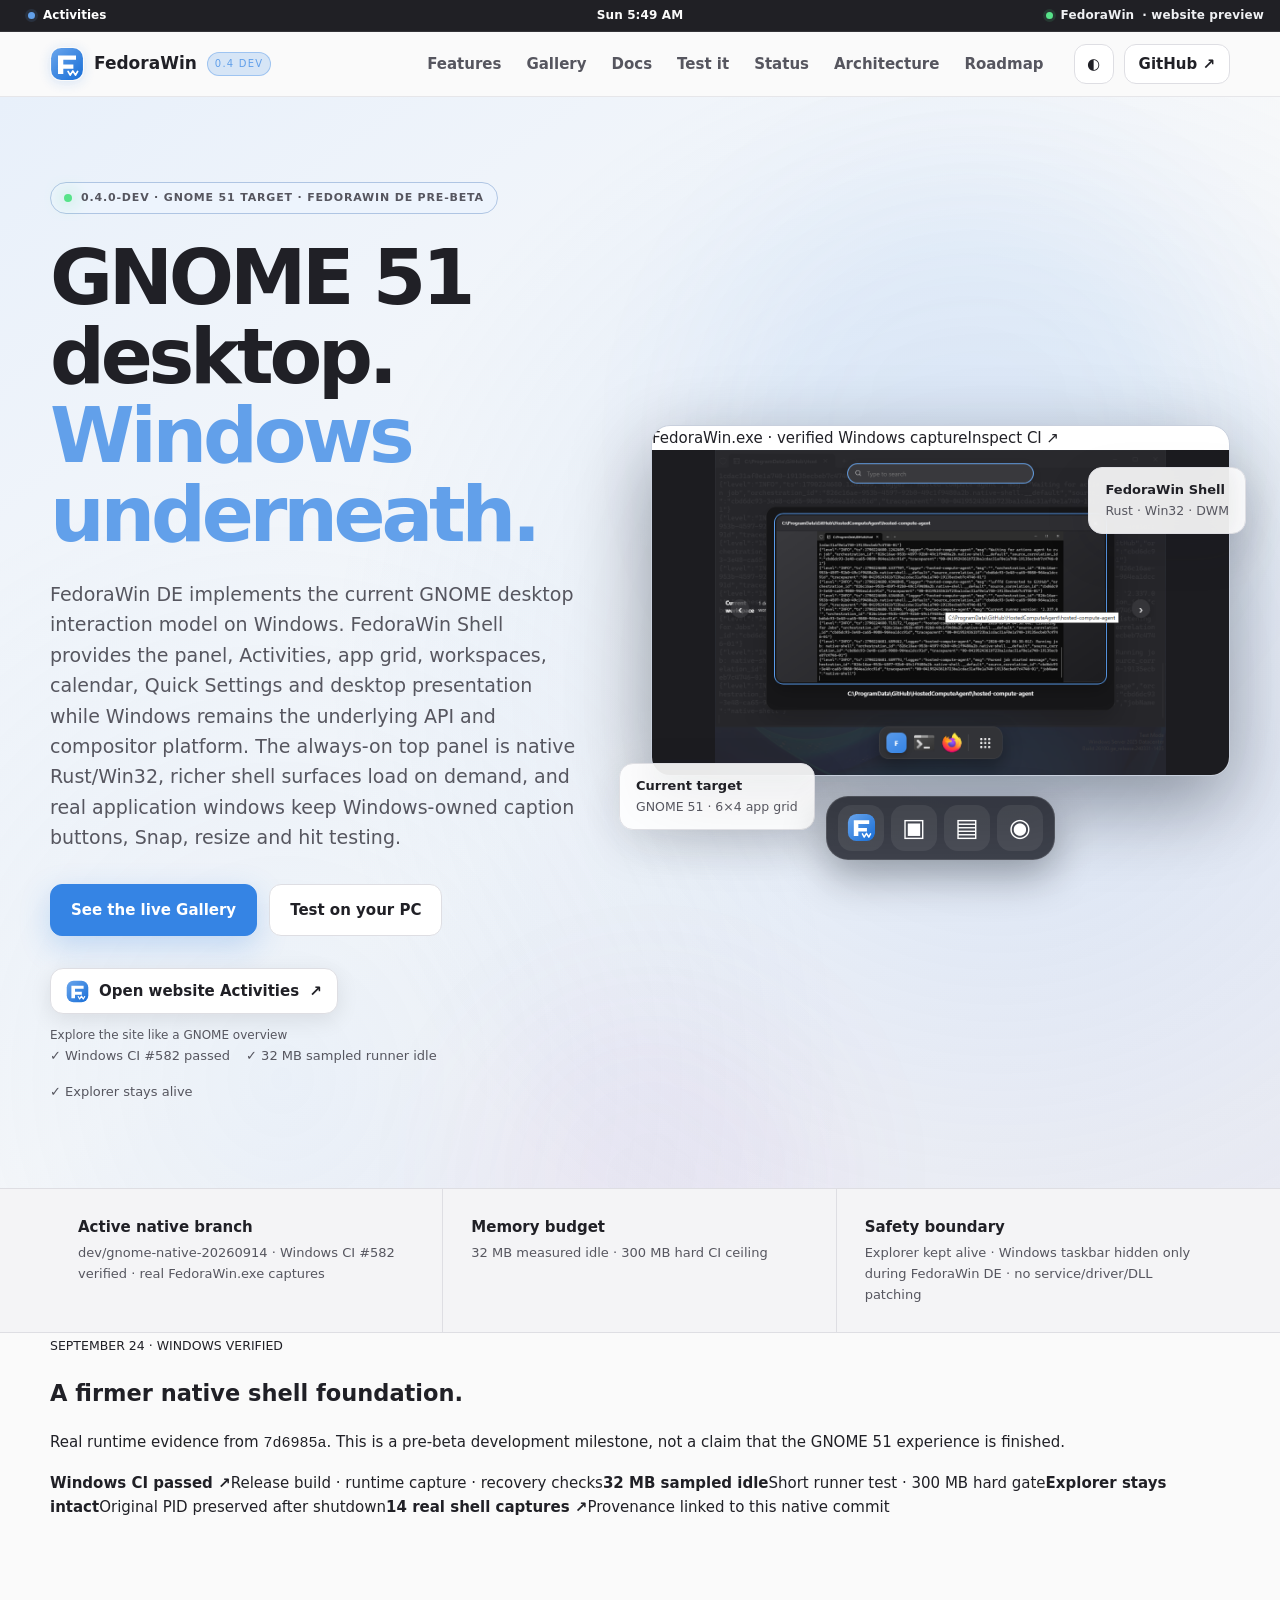
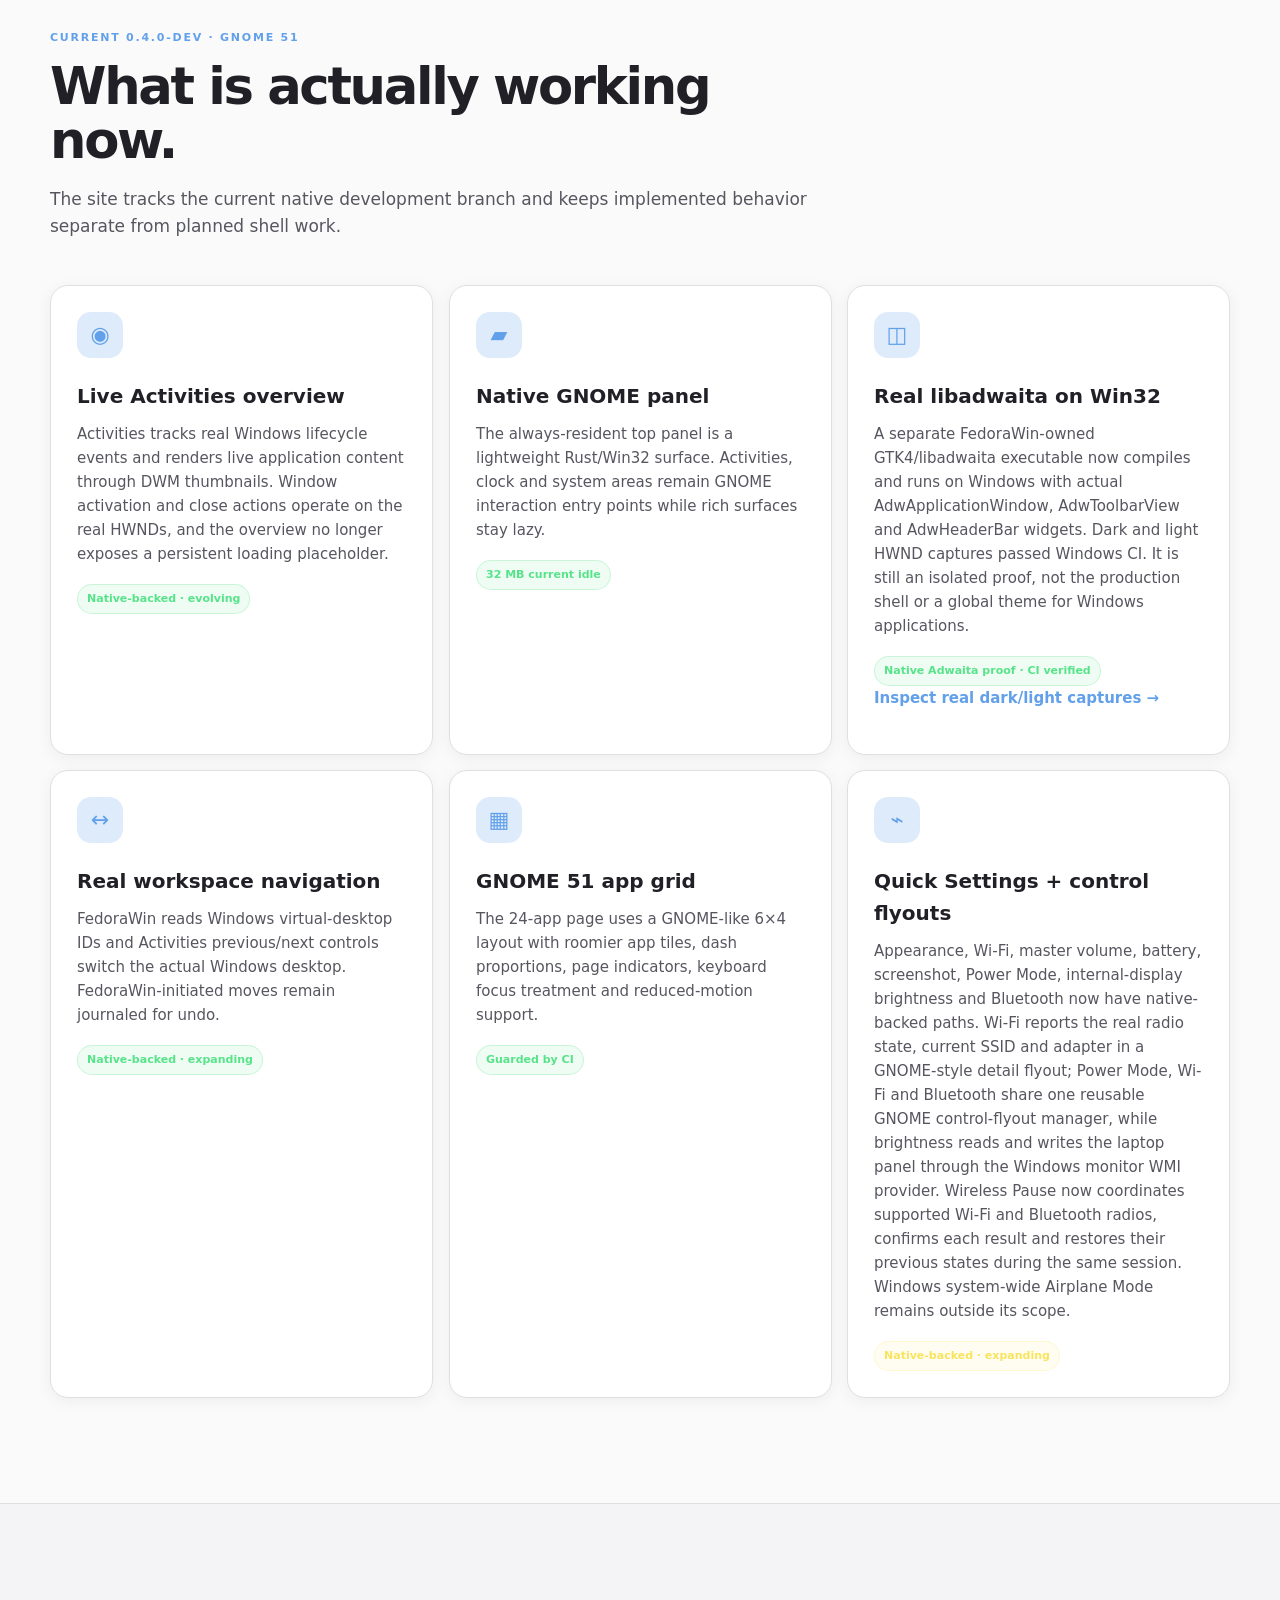
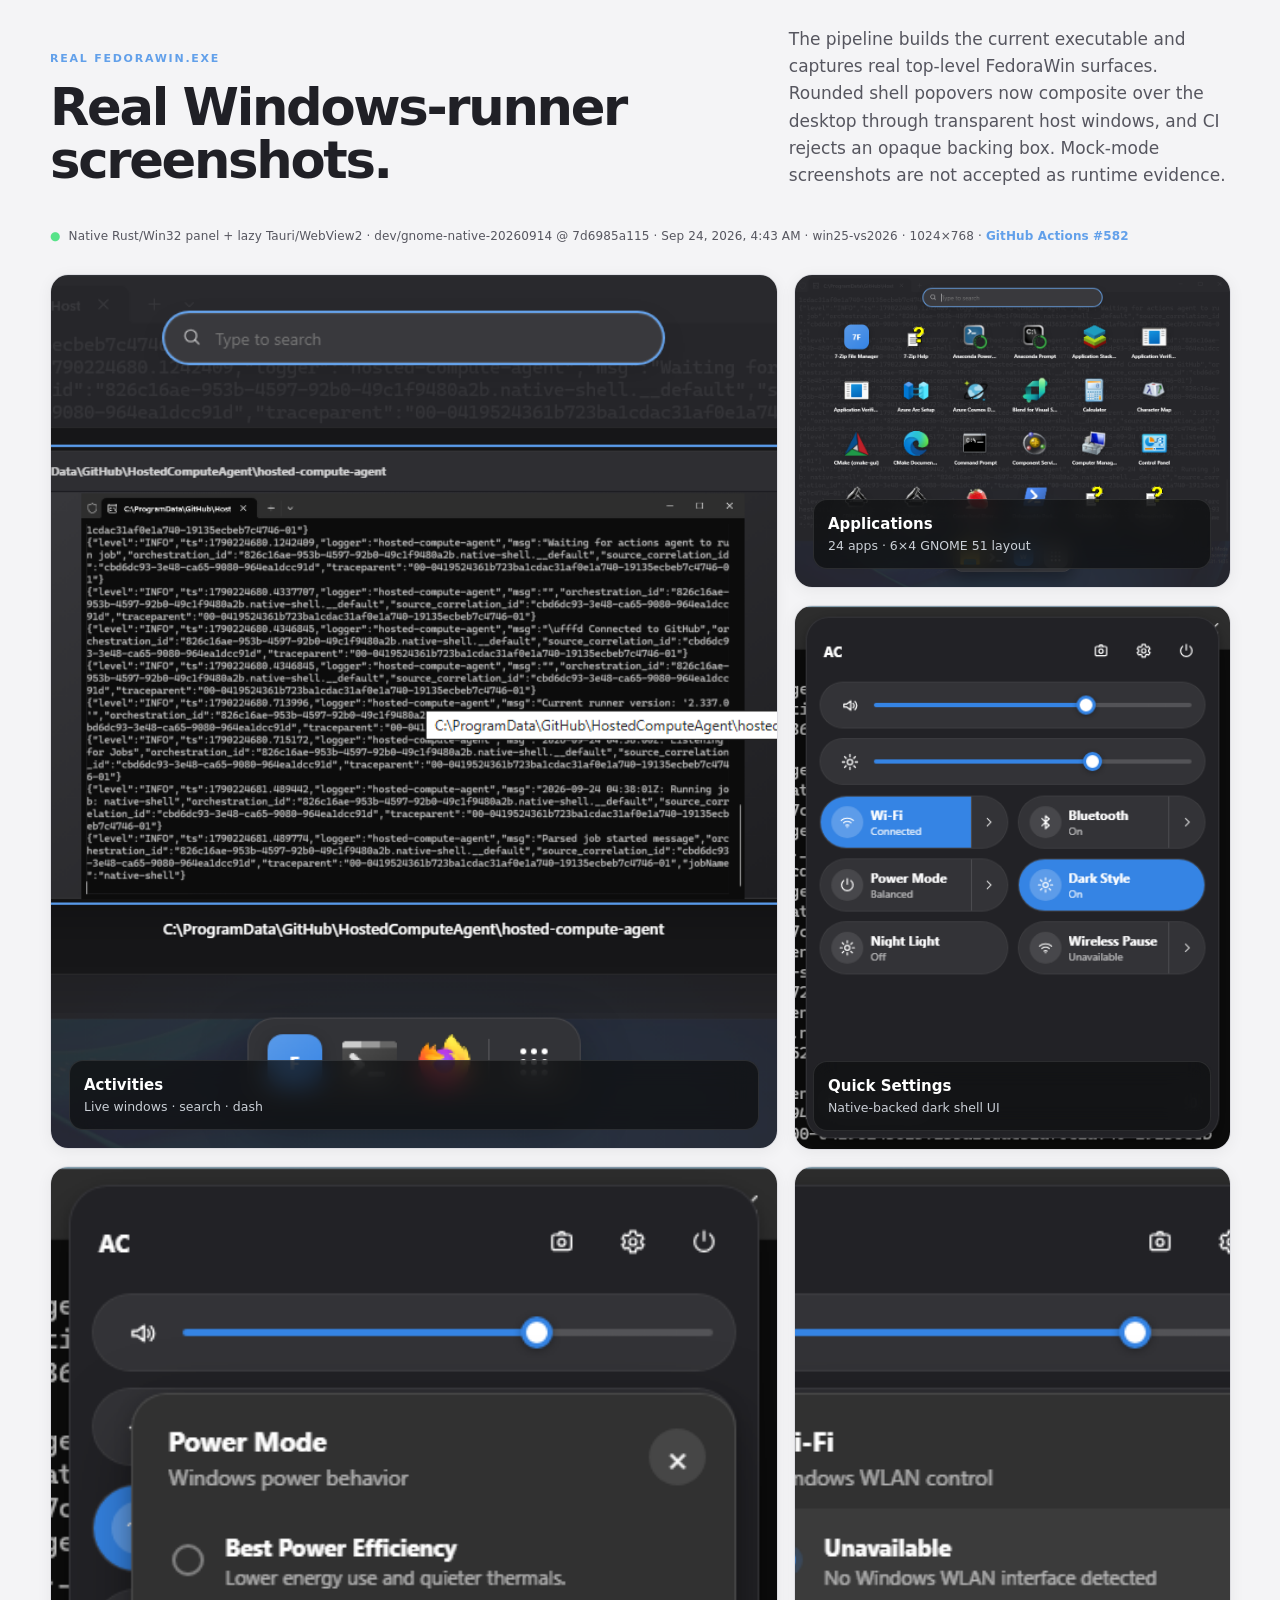
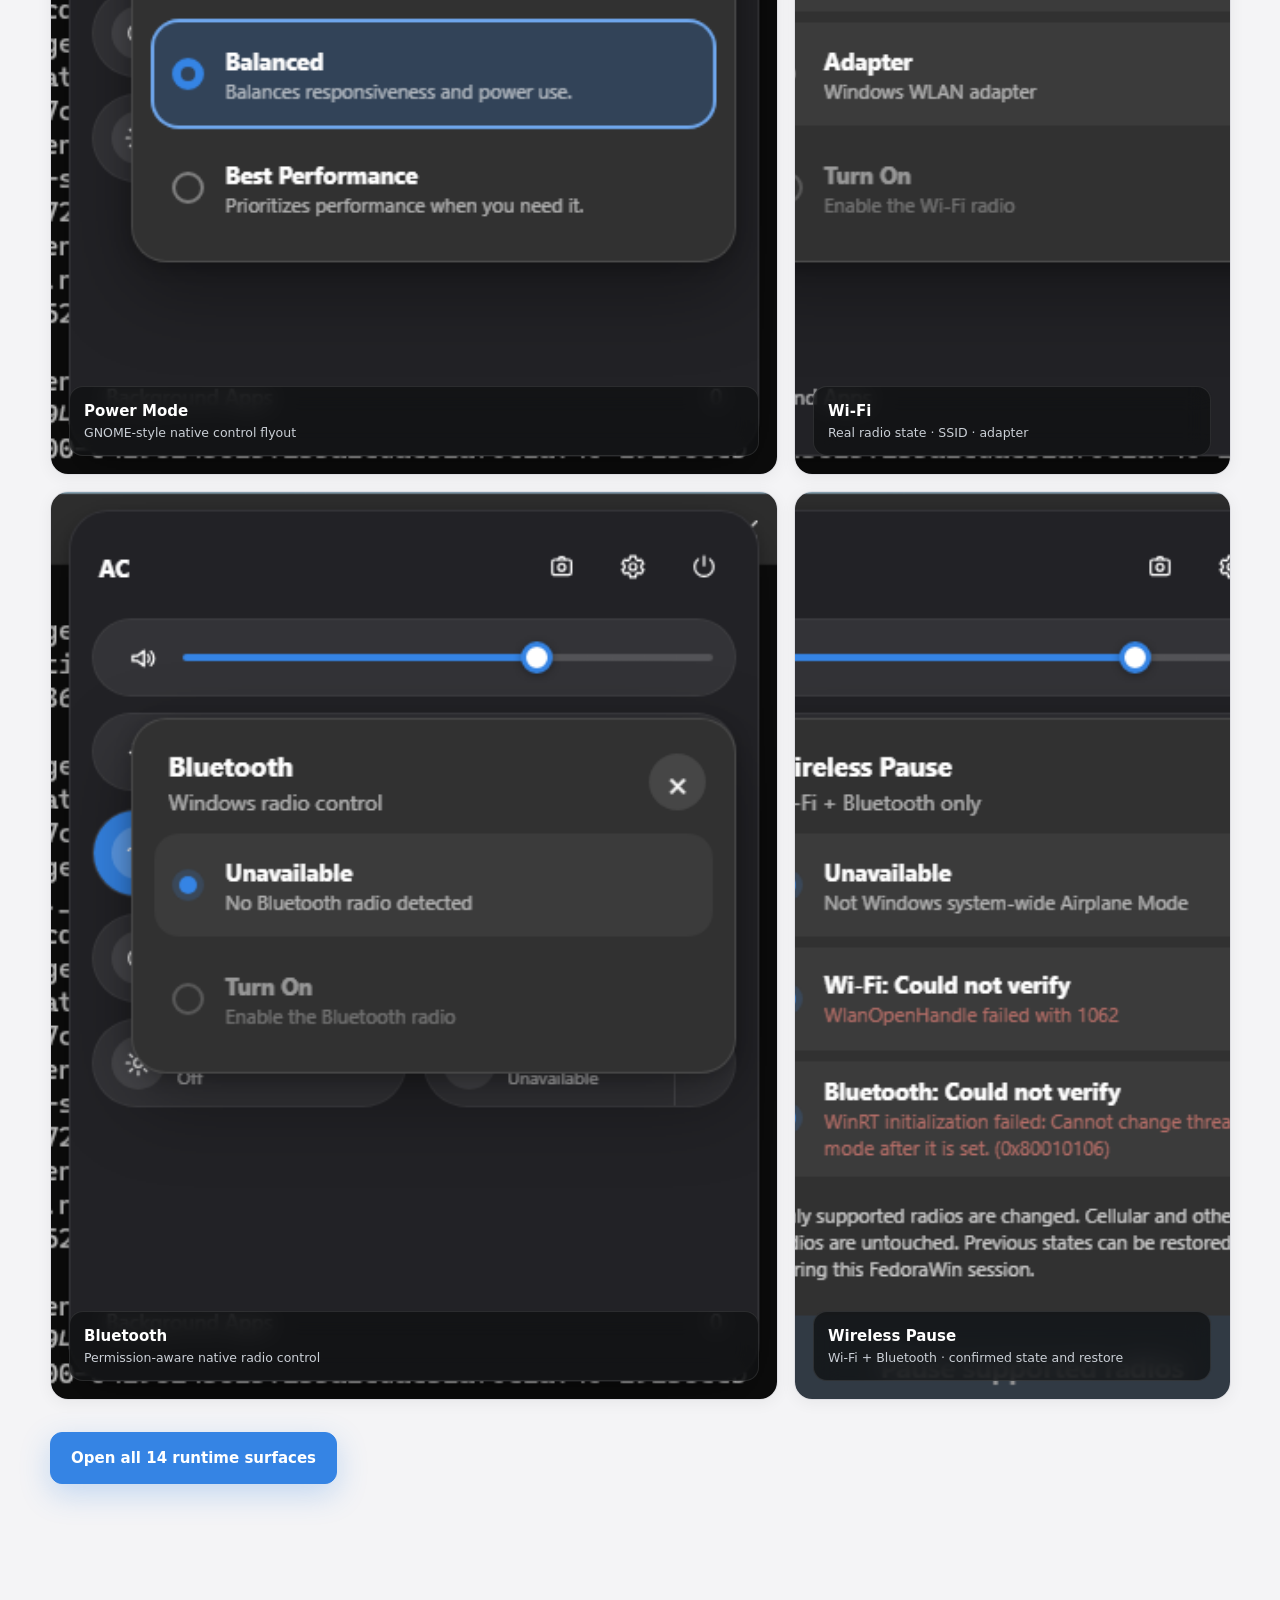
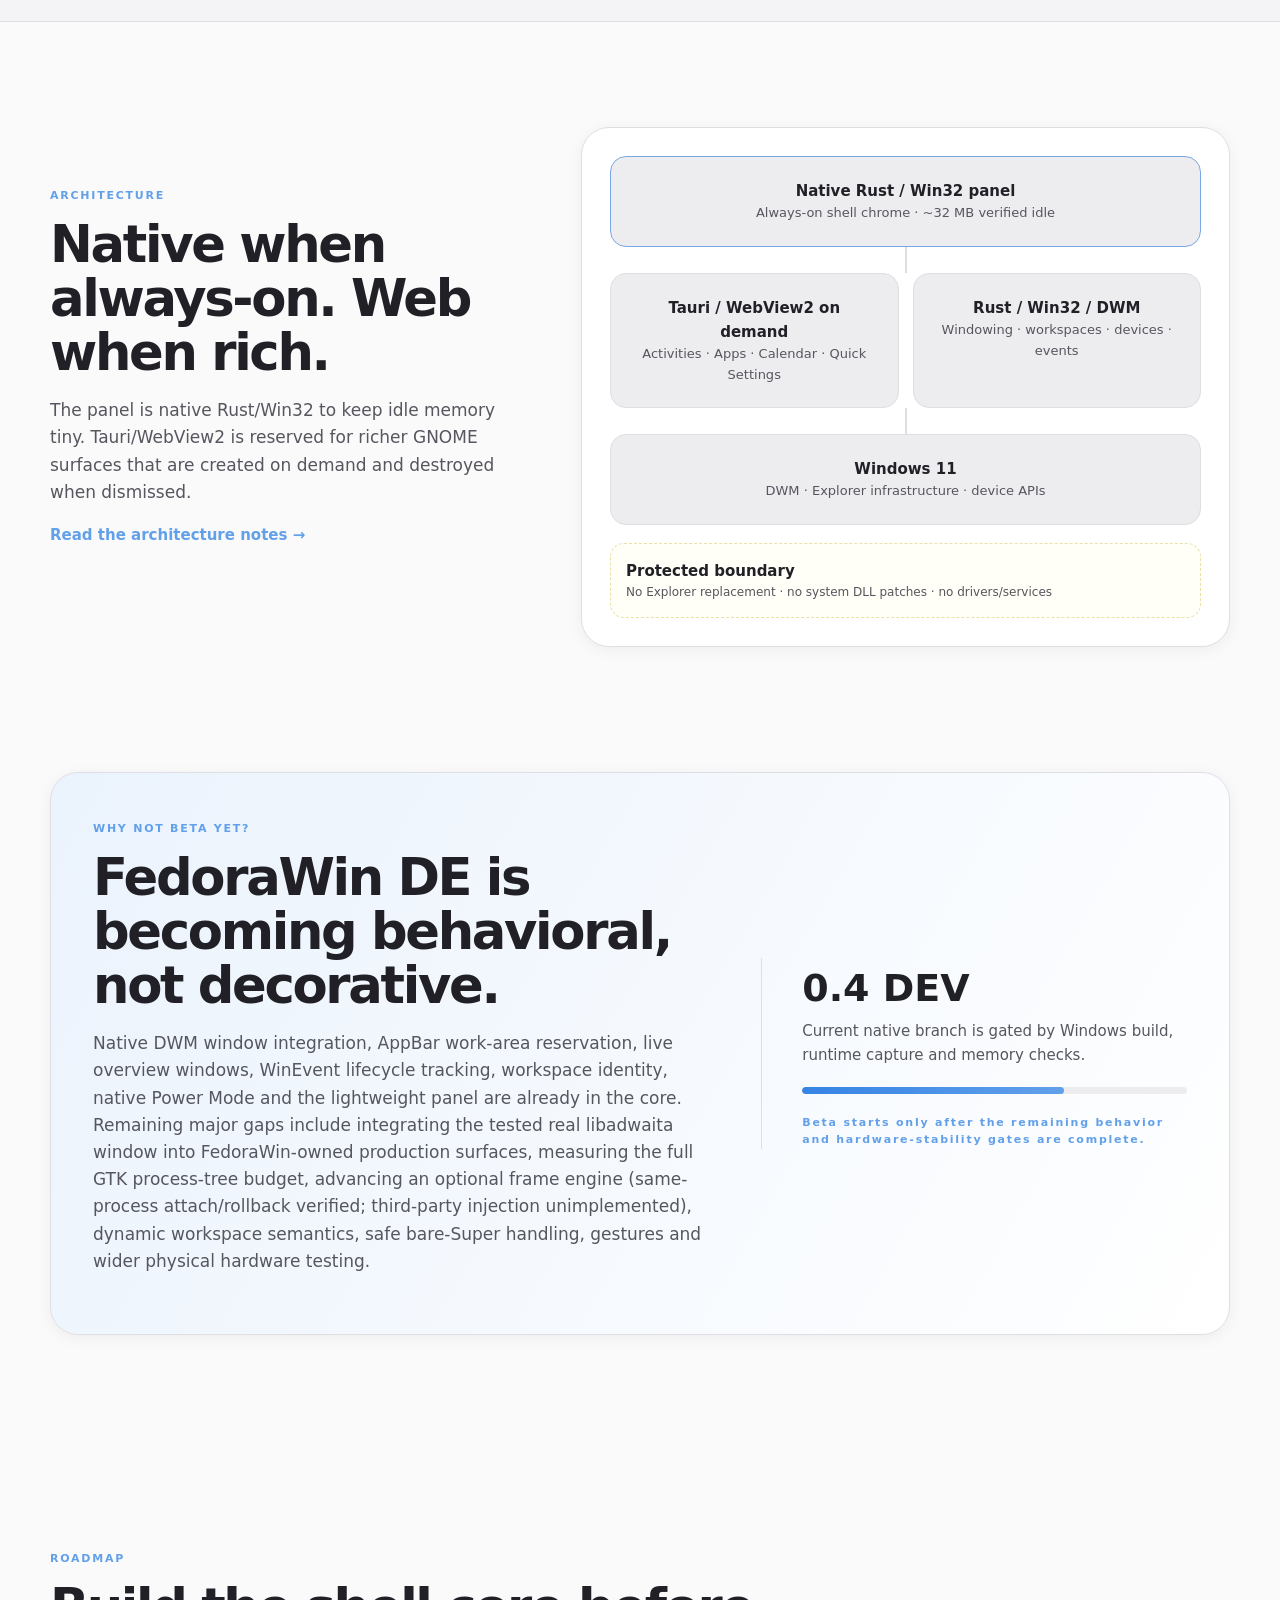
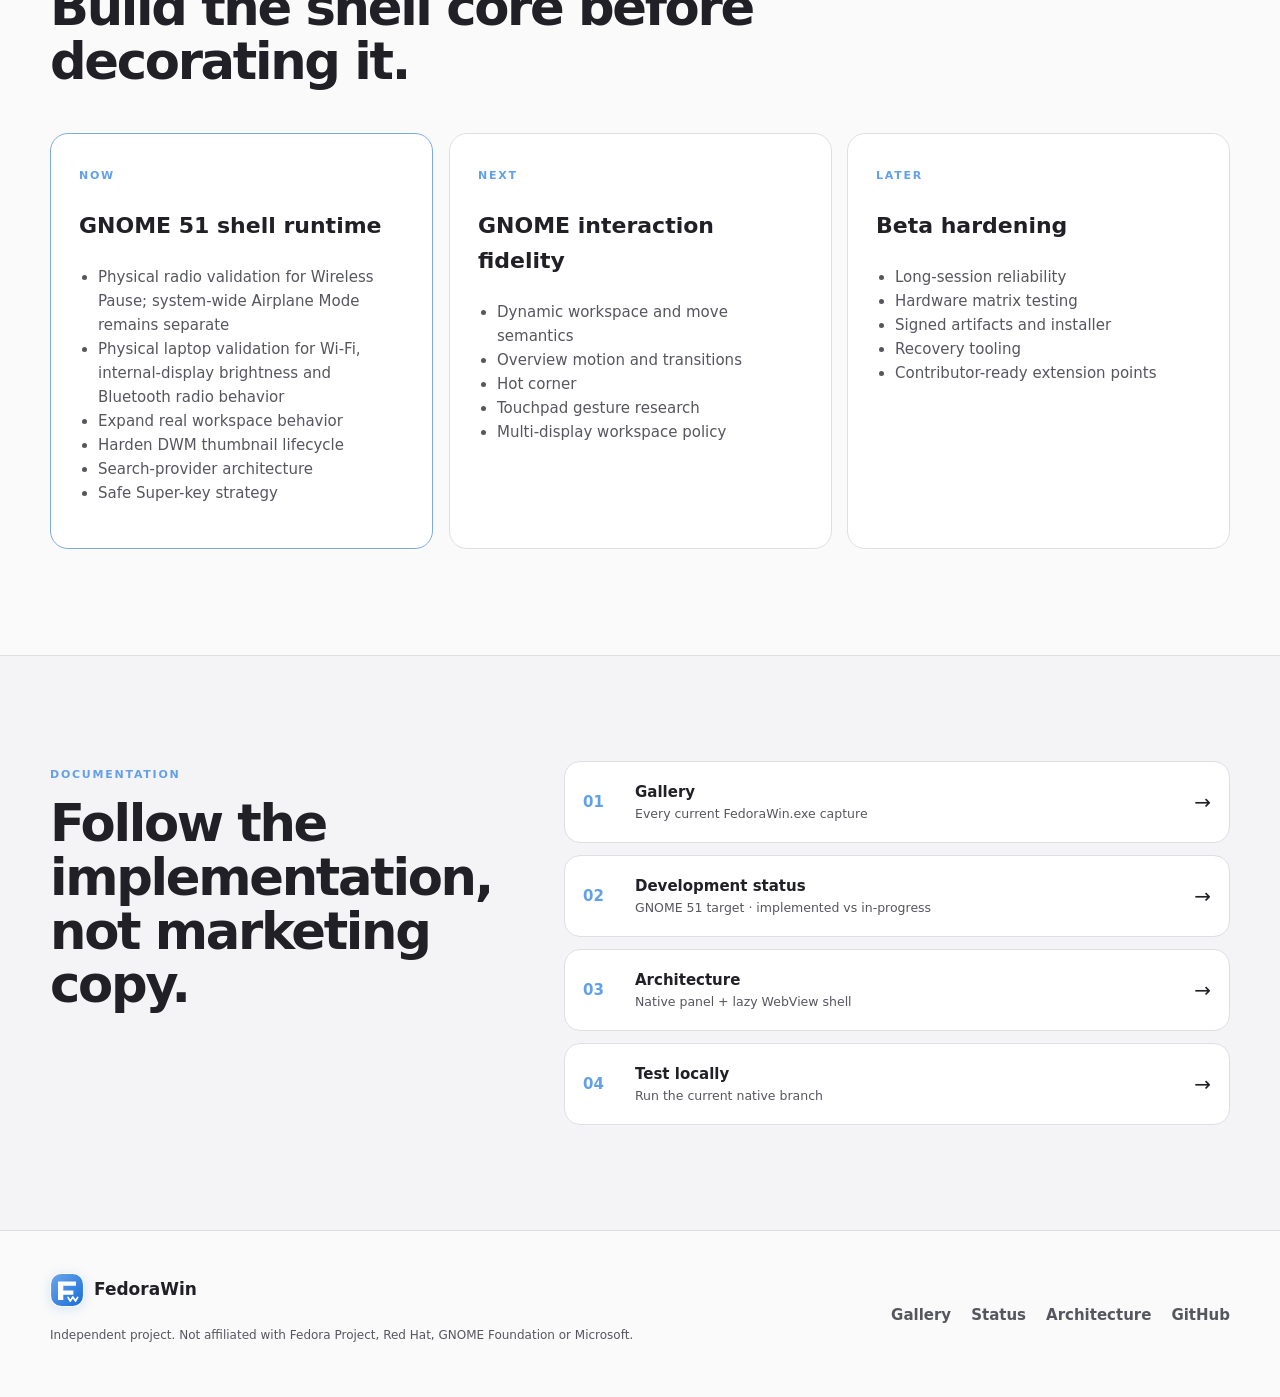
==== docs/index.html @ 8aa3b58b "site(home): anchor GNOME-inspired shell showcase to verified runtime" ====
<!doctype html>
<html lang="en" data-theme="dark">
<head>
<meta charset="utf-8"><meta name="viewport" content="width=device-width,initial-scale=1">
<meta name="theme-color" content="#15171a"><meta name="color-scheme" content="dark light">
<meta name="description" content="FedoraWin DE brings the current GNOME 51 desktop interaction model to Windows with a native Rust/Win32 panel, reversible DWM integration and lazy Tauri/WebView2 shell surfaces.">
<link rel="canonical" href="https://rayeen13.github.io/FedoraWin/"><link rel="icon" href="./assets/favicon.svg" type="image/svg+xml">
<meta property="og:title" content="FedoraWin — GNOME 51 desktop for Windows"><meta property="og:description" content="A native-first GNOME 51 desktop implementation for Windows with a 32 MB verified idle shell baseline."><meta property="og:type" content="website"><meta property="og:url" content="https://rayeen13.github.io/FedoraWin/"><meta property="og:image" content="https://rayeen13.github.io/FedoraWin/assets/runtime/activities.png">
<title>FedoraWin — GNOME 51 desktop for Windows</title><link rel="stylesheet" href="./styles.css">
</head><body>
<a class="skip" href="#main">Skip to content</a>
<header class="nav"><div class="wrap nav-inner">
<a class="brand" href="#top"><img class="mark" src="./assets/fedorawin-logo.svg" alt="" width="34" height="34"><b>FedoraWin</b><em>0.4 dev</em></a>
<nav class="links" aria-label="Primary"><a href="#features">Features</a><a href="./gallery.html">Gallery</a><a href="./getting-started.html">Test it</a><a href="./status.html">Status</a><a href="./architecture.html">Architecture</a><a href="#roadmap">Roadmap</a></nav>
<div class="nav-actions"><button id="theme" class="icon" aria-label="Toggle theme">◐</button><a class="github" href="https://github.com/Rayeen13/FedoraWin" target="_blank" rel="noreferrer">GitHub ↗</a><button id="menu" class="icon mobile-only" aria-label="Open menu" aria-expanded="false">☰</button></div>
</div><div id="mobileNav" class="mobile-nav"><a href="#features">Features</a><a href="./gallery.html">Gallery</a><a href="./getting-started.html">Test it</a><a href="./status.html">Status</a><a href="./architecture.html">Architecture</a><a href="#roadmap">Roadmap</a></div></header>

<main id="main">
<section class="hero" id="top"><div class="orb one"></div><div class="orb two"></div><div class="wrap hero-grid">
<div class="hero-copy reveal"><div class="eyebrow"><i></i> 0.4.0-dev · GNOME 51 target · FedoraWin DE pre-beta</div><h1>GNOME 51 desktop.<br><span>Windows underneath.</span></h1>
<p>FedoraWin DE implements the current GNOME desktop interaction model on Windows. FedoraWin Shell provides the panel, Activities, app grid, workspaces, calendar, Quick Settings and desktop presentation while Windows remains the underlying API and compositor platform. The always-on top panel is native Rust/Win32, richer shell surfaces load on demand, and real application windows keep Windows-owned caption buttons, Snap, resize and hit testing.</p>
<div class="cta"><a class="btn primary" href="./gallery.html">See the live Gallery</a><a class="btn ghost" href="./getting-started.html">Test on your PC</a></div>
<div class="hero-actions"><button type="button" class="hero-actions__overview" id="heroActivities"><img src="./assets/fedorawin-logo.svg" alt="" width="23" height="23"> Open website Activities <span aria-hidden="true">↗</span></button><span class="hero-actions__hint">Explore the site like a GNOME overview</span></div>
<div class="proof"><span>✓ Windows CI #582 passed</span><span>✓ 32 MB sampled runner idle</span><span>✓ Explorer stays alive</span></div></div>
<div class="hero-shot reveal delay"><div class="window"><div class="capture-label"><span><i aria-hidden="true"></i> FedoraWin.exe · verified Windows capture</span><a href="https://github.com/Rayeen13/FedoraWin/actions/runs/35956413217" rel="noreferrer" target="_blank">Inspect CI ↗</a></div><img data-runtime-shot="activities" src="./assets/runtime/activities.png" alt="FedoraWin Activities captured from the real executable"></div><nav class="hero-dock" aria-label="Quick website navigation"><a href="./index.html" aria-label="FedoraWin home" title="Home"><img src="./assets/fedorawin-logo.svg" alt="" width="29" height="29"></a><a href="./gallery.html" aria-label="Gallery" title="Gallery">▣</a><a href="./docs.html" aria-label="Documentation" title="Docs">▤</a><a href="./status.html" aria-label="Development status" title="Status">◉</a></nav><div class="float-card fc-one"><b>Current target</b><small>GNOME 51 · 6×4 app grid</small></div><div class="float-card fc-two"><b>FedoraWin Shell</b><small>Rust · Win32 · DWM</small></div></div>
</div></section>

<section class="strip"><div class="wrap strip-grid"><div><b>Active native branch</b><span>dev/gnome-native-20260914 · Windows CI #582 verified · real FedoraWin.exe captures</span></div><div><b>Memory budget</b><span>32 MB measured idle · 300 MB hard CI ceiling</span></div><div><b>Safety boundary</b><span>Explorer kept alive · Windows taskbar hidden only during FedoraWin DE · no service/driver/DLL patching</span></div></div></section>

<section class="release-evidence" aria-labelledby="release-evidence-title"><div class="wrap release-evidence__grid"><div><small>SEPTEMBER 24 · WINDOWS VERIFIED</small><h2 id="release-evidence-title">A firmer native shell foundation.</h2><p>Real runtime evidence from <a href="https://github.com/Rayeen13/FedoraWin/commit/7d6985a1157fc731dc2782091292a21a3d207fa4"><code>7d6985a</code></a>. This is a pre-beta development milestone, not a claim that the GNOME 51 experience is finished.</p></div><div class="release-evidence__facts"><a href="https://github.com/Rayeen13/FedoraWin/actions/runs/35956413217"><b>Windows CI passed ↗</b><span>Release build · runtime capture · recovery checks</span></a><a href="./status.html#memory"><b>32 MB sampled idle</b><span>Short runner test · 300 MB hard gate</span></a><a href="./status.html#latest"><b>Explorer stays intact</b><span>Original PID preserved after shutdown</span></a><a href="./gallery.html"><b>14 real shell captures ↗</b><span>Provenance linked to this native commit</span></a></div></div></section>

<section class="section" id="features"><div class="wrap"><div class="heading reveal"><small>CURRENT 0.4.0-DEV · GNOME 51</small><h2>What is actually working now.</h2><p>The site tracks the current native development branch and keeps implemented behavior separate from planned shell work.</p></div>
<div class="cards">
<article class="card reveal"><div class="glyph">◉</div><h3>Live Activities overview</h3><p>Activities tracks real Windows lifecycle events and renders live application content through DWM thumbnails. Window activation and close actions operate on the real HWNDs, and the overview no longer exposes a persistent loading placeholder.</p><label>Native-backed · evolving</label></article>
<article class="card reveal"><div class="glyph">▰</div><h3>Native GNOME panel</h3><p>The always-resident top panel is a lightweight Rust/Win32 surface. Activities, clock and system areas remain GNOME interaction entry points while rich surfaces stay lazy.</p><label>32 MB current idle</label></article>
<article class="card reveal"><div class="glyph">◫</div><h3>Real libadwaita on Win32</h3><p>A separate FedoraWin-owned GTK4/libadwaita executable now compiles and runs on Windows with actual AdwApplicationWindow, AdwToolbarView and AdwHeaderBar widgets. Dark and light HWND captures passed Windows CI. It is still an isolated proof, not the production shell or a global theme for Windows applications.</p><label>Native Adwaita proof · CI verified</label><p><a class="text-link" href="https://github.com/Rayeen13/FedoraWin/actions/runs/35572296452/artifacts/10626646196">Inspect real dark/light captures →</a></p></article>
<article class="card reveal"><div class="glyph">↔</div><h3>Real workspace navigation</h3><p>FedoraWin reads Windows virtual-desktop IDs and Activities previous/next controls switch the actual Windows desktop. FedoraWin-initiated moves remain journaled for undo.</p><label>Native-backed · expanding</label></article>
<article class="card reveal"><div class="glyph">▦</div><h3>GNOME 51 app grid</h3><p>The 24-app page uses a GNOME-like 6×4 layout with roomier app tiles, dash proportions, page indicators, keyboard focus treatment and reduced-motion support.</p><label>Guarded by CI</label></article>
<article class="card reveal"><div class="glyph">⌁</div><h3>Quick Settings + control flyouts</h3><p>Appearance, Wi-Fi, master volume, battery, screenshot, Power Mode, internal-display brightness and Bluetooth now have native-backed paths. Wi-Fi reports the real radio state, current SSID and adapter in a GNOME-style detail flyout; Power Mode, Wi-Fi and Bluetooth share one reusable GNOME control-flyout manager, while brightness reads and writes the laptop panel through the Windows monitor WMI provider. Wireless Pause now coordinates supported Wi-Fi and Bluetooth radios, confirms each result and restores their previous states during the same session. Windows system-wide Airplane Mode remains outside its scope.</p><label class="amber">Native-backed · expanding</label></article>
</div></div></section>

<section class="section gallery-section" id="screenshots"><div class="wrap"><div class="heading split reveal"><div><small>REAL FEDORAWIN.EXE</small><h2>Real Windows-runner screenshots.</h2></div><p>The pipeline builds the current executable and captures real top-level FedoraWin surfaces. Rounded shell popovers now composite over the desktop through transparent host windows, and CI rejects an opaque backing box. Mock-mode screenshots are not accepted as runtime evidence.</p></div>
<p class="ci-provenance reveal" data-ci-provenance>Runtime provenance appears automatically when the latest capture set is available.</p>
<div class="gallery">
<button class="shot wide reveal" data-runtime-shot="activities" data-image="./assets/runtime/activities.png" data-caption="Activities · real FedoraWin.exe capture"><img src="./assets/runtime/activities.png" alt="FedoraWin Activities surface"><span><b>Activities</b><small>Live windows · search · dash</small></span></button>
<button class="shot reveal" data-runtime-shot="apps" data-image="./assets/runtime/apps.png" data-caption="Applications grid · real FedoraWin.exe capture"><img src="./assets/runtime/apps.png" alt="FedoraWin applications grid"><span><b>Applications</b><small>24 apps · 6×4 GNOME 51 layout</small></span></button>
<button class="shot reveal" data-runtime-shot="quick_settings_dark" data-image="./assets/runtime/quick_settings_dark.png" data-caption="Quick Settings · real FedoraWin.exe capture"><img src="./assets/runtime/quick_settings_dark.png" alt="FedoraWin Quick Settings"><span><b>Quick Settings</b><small>Native-backed dark shell UI</small></span></button>
<button class="shot reveal" data-runtime-shot="power_mode" data-image="./assets/runtime/power_mode.png" data-caption="Power Mode flyout · real FedoraWin.exe capture"><img src="./assets/runtime/power_mode.png" alt="FedoraWin Power Mode flyout"><span><b>Power Mode</b><small>GNOME-style native control flyout</small></span></button>
<button class="shot reveal" data-runtime-shot="wifi" data-image="./assets/runtime/wifi.png" data-caption="Wi-Fi flyout · real FedoraWin.exe capture"><img src="./assets/runtime/wifi.png" alt="FedoraWin Wi-Fi flyout"><span><b>Wi-Fi</b><small>Real radio state · SSID · adapter</small></span></button>
<button class="shot reveal" data-runtime-shot="bluetooth" data-image="./assets/runtime/bluetooth.png" data-caption="Bluetooth flyout · real FedoraWin.exe capture"><img src="./assets/runtime/bluetooth.png" alt="FedoraWin Bluetooth flyout"><span><b>Bluetooth</b><small>Permission-aware native radio control</small></span></button>
<button class="shot reveal" data-runtime-shot="radio_pause" data-image="./assets/runtime/radio_pause.png" data-caption="Wireless Pause · real FedoraWin.exe capture"><img src="./assets/runtime/radio_pause.png" alt="FedoraWin Wireless Pause"><span><b>Wireless Pause</b><small>Wi-Fi + Bluetooth · confirmed state and restore</small></span></button>
</div>
<div class="cta"><a class="btn primary" href="./gallery.html">Open all 14 runtime surfaces</a></div>
</div></section>

<section class="section architecture"><div class="wrap arch-grid"><div class="heading reveal"><small>ARCHITECTURE</small><h2>Native when always-on. Web when rich.</h2><p>The panel is native Rust/Win32 to keep idle memory tiny. Tauri/WebView2 is reserved for richer GNOME surfaces that are created on demand and destroyed when dismissed.</p><a class="text-link" href="./architecture.html">Read the architecture notes →</a></div>
<div class="stack reveal"><div class="node accent"><b>Native Rust / Win32 panel</b><span>Always-on shell chrome · ~32 MB verified idle</span></div><div class="connector"></div><div class="node-row"><div class="node"><b>Tauri / WebView2 on demand</b><span>Activities · Apps · Calendar · Quick Settings</span></div><div class="node"><b>Rust / Win32 / DWM</b><span>Windowing · workspaces · devices · events</span></div></div><div class="connector"></div><div class="node"><b>Windows 11</b><span>DWM · Explorer infrastructure · device APIs</span></div><div class="boundary"><b>Protected boundary</b><span>No Explorer replacement · no system DLL patches · no drivers/services</span></div></div></div></section>

<section class="section alpha"><div class="wrap alpha-box reveal"><div><small>WHY NOT BETA YET?</small><h2>FedoraWin DE is becoming behavioral, not decorative.</h2><p>Native DWM window integration, AppBar work-area reservation, live overview windows, WinEvent lifecycle tracking, workspace identity, native Power Mode and the lightweight panel are already in the core. Remaining major gaps include integrating the tested real libadwaita window into FedoraWin-owned production surfaces, measuring the full GTK process-tree budget, advancing an <a href="./frame-engine.html">optional frame engine</a> (same-process attach/rollback verified; third-party injection unimplemented), dynamic workspace semantics, safe bare-Super handling, gestures and wider physical hardware testing.</p></div><div class="alpha-status"><b>0.4 DEV</b><span>Current native branch is gated by Windows build, runtime capture and memory checks.</span><div class="meter"><i></i></div><small>Beta starts only after the remaining behavior and hardware-stability gates are complete.</small></div></div></section>

<section class="section" id="roadmap"><div class="wrap"><div class="heading reveal"><small>ROADMAP</small><h2>Build the shell core before decorating it.</h2></div>
<div class="roadmap"><article class="road current reveal"><small>NOW</small><h3>GNOME 51 shell runtime</h3><ul><li>Physical radio validation for Wireless Pause; system-wide Airplane Mode remains separate</li><li>Physical laptop validation for Wi-Fi, internal-display brightness and Bluetooth radio behavior</li><li>Expand real workspace behavior</li><li>Harden DWM thumbnail lifecycle</li><li>Search-provider architecture</li><li>Safe Super-key strategy</li></ul></article>
<article class="road reveal"><small>NEXT</small><h3>GNOME interaction fidelity</h3><ul><li>Dynamic workspace and move semantics</li><li>Overview motion and transitions</li><li>Hot corner</li><li>Touchpad gesture research</li><li>Multi-display workspace policy</li></ul></article>
<article class="road reveal"><small>LATER</small><h3>Beta hardening</h3><ul><li>Long-session reliability</li><li>Hardware matrix testing</li><li>Signed artifacts and installer</li><li>Recovery tooling</li><li>Contributor-ready extension points</li></ul></article></div>
</div></section>

<section class="section docs-call"><div class="wrap docs-grid"><div class="heading reveal"><small>DOCUMENTATION</small><h2>Follow the implementation, not marketing copy.</h2></div><div class="doc-links reveal"><a href="./gallery.html"><span>01</span><div><b>Gallery</b><small>Every current FedoraWin.exe capture</small></div><em>→</em></a><a href="./status.html"><span>02</span><div><b>Development status</b><small>GNOME 51 target · implemented vs in-progress</small></div><em>→</em></a><a href="./architecture.html"><span>03</span><div><b>Architecture</b><small>Native panel + lazy WebView shell</small></div><em>→</em></a><a href="./getting-started.html"><span>04</span><div><b>Test locally</b><small>Run the current native branch</small></div><em>→</em></a></div></div></section>
</main>

<footer><div class="wrap footer-inner"><div><span class="brand"><img class="mark" src="./assets/fedorawin-logo.svg" alt="" width="34" height="34"><b>FedoraWin</b></span><p>Independent project. Not affiliated with Fedora Project, Red Hat, GNOME Foundation or Microsoft.</p></div><div><a href="./gallery.html">Gallery</a><a href="./status.html">Status</a><a href="./architecture.html">Architecture</a><a href="https://github.com/Rayeen13/FedoraWin">GitHub</a></div></div></footer>
<div class="lightbox" id="lightbox" aria-hidden="true"><button aria-label="Close">×</button><figure><img alt=""><figcaption></figcaption></figure></div>
<script src="./app.js"></script></body></html>
---- docs/styles.css ----
:root{--bg:#111316;--bg2:#17191d;--card:#1d2025;--card2:#22262c;--text:#f6f7f8;--muted:#aeb4bd;--line:#2d323a;--blue:#3584e4;--blue2:#62a0ea;--green:#57e389;--amber:#f8e45c;--shadow:0 30px 80px rgba(0,0,0,.35);--r:22px}html[data-theme=light]{--bg:#f7f8fa;--bg2:#fff;--card:#fff;--card2:#f0f2f5;--text:#17191c;--muted:#5e6671;--line:#dfe3e8;--shadow:0 30px 80px rgba(30,40,55,.13)}*{box-sizing:border-box}html{scroll-behavior:smooth}body{margin:0;background:var(--bg);color:var(--text);font:15px/1.6 Cantarell,"Segoe UI",system-ui,sans-serif;-webkit-font-smoothing:antialiased}a{color:inherit;text-decoration:none}button{font:inherit}.wrap{width:min(1180px,calc(100% - 40px));margin:auto}.skip{position:fixed;left:12px;top:-60px;background:var(--text);color:var(--bg);padding:10px 16px;z-index:1000;border-radius:10px}.skip:focus{top:12px}.nav{position:sticky;top:0;z-index:100;background:color-mix(in srgb,var(--bg) 82%,transparent);backdrop-filter:blur(18px);border-bottom:1px solid color-mix(in srgb,var(--line) 70%,transparent)}.nav-inner{height:70px;display:flex;align-items:center;gap:30px}.brand{display:inline-flex;align-items:center;gap:10px}.mark{display:grid;place-items:center;width:32px;height:32px;border-radius:50%;background:linear-gradient(145deg,var(--blue2),var(--blue));color:#fff;font-weight:900;font-size:21px}.brand b{font-size:17px}.brand em{font-style:normal;text-transform:uppercase;font-size:10px;letter-spacing:.12em;background:color-mix(in srgb,var(--blue) 18%,transparent);color:var(--blue2);padding:3px 7px;border:1px solid color-mix(in srgb,var(--blue) 35%,transparent);border-radius:99px}.links{display:flex;gap:25px;margin-left:auto}.links a,.footer-inner a{color:var(--muted);font-weight:600}.links a:hover,.footer-inner a:hover{color:var(--text)}.nav-actions{display:flex;align-items:center;gap:10px}.icon,.github{border:1px solid var(--line);background:var(--card);color:var(--text);border-radius:12px;height:40px;padding:0 14px;cursor:pointer}.icon{width:40px;padding:0}.github{display:flex;align-items:center;font-weight:700}.mobile-only,.mobile-nav{display:none}.hero{position:relative;overflow:hidden;padding:110px 0 90px;min-height:760px;display:flex;align-items:center}.orb{position:absolute;border-radius:50%;filter:blur(30px);pointer-events:none}.orb.one{width:520px;height:520px;background:rgba(53,132,228,.16);right:4%;top:80px}.orb.two{width:360px;height:360px;background:rgba(145,65,172,.12);right:35%;bottom:-170px}.hero-grid{display:grid;grid-template-columns:1fr 1.08fr;gap:65px;align-items:center;position:relative}.eyebrow{display:inline-flex;align-items:center;gap:9px;color:var(--muted);font-weight:700;font-size:13px;text-transform:uppercase;letter-spacing:.08em}.eyebrow i{width:8px;height:8px;background:var(--green);border-radius:50%;box-shadow:0 0 18px var(--green)}h1{font-size:clamp(54px,6vw,82px);line-height:.98;letter-spacing:-.055em;margin:24px 0 25px;max-width:720px}h1 span{color:var(--blue2)}.hero-copy>p{color:var(--muted);font-size:19px;max-width:630px}.cta{display:flex;gap:12px;flex-wrap:wrap;margin:32px 0}.btn{display:inline-flex;align-items:center;justify-content:center;padding:13px 20px;border-radius:13px;font-weight:800;border:1px solid var(--line)}.btn.primary{background:var(--blue);border-color:var(--blue);color:#fff;box-shadow:0 10px 30px rgba(53,132,228,.25)}.btn.ghost{background:var(--card)}.proof{display:flex;flex-wrap:wrap;gap:16px;color:var(--muted);font-size:13px}.proof span{white-space:nowrap}.hero-shot{position:relative}.window{overflow:hidden;border:1px solid var(--line);background:var(--card);border-radius:24px;box-shadow:var(--shadow);transform:perspective(1200px) rotateY(-3deg) rotateX(1deg)}.window-bar{height:48px;display:grid;grid-template-columns:1fr auto 1fr;align-items:center;padding:0 14px;background:var(--card2);border-bottom:1px solid var(--line);font-size:11px;color:var(--muted)}.window-bar b{color:var(--text);font-size:12px}.window-bar small{text-align:right}.dots{font-size:8px;letter-spacing:4px}.window img{width:100%;display:block;aspect-ratio:16/9;object-fit:cover}.float-card{position:absolute;background:color-mix(in srgb,var(--card) 90%,transparent);border:1px solid var(--line);backdrop-filter:blur(12px);border-radius:16px;padding:12px 16px;box-shadow:var(--shadow);display:flex;flex-direction:column}.float-card b{font-size:13px}.float-card small{color:var(--muted)}.fc-one{left:-32px;bottom:30px}.fc-two{right:-16px;top:42px}.strip{border-top:1px solid var(--line);border-bottom:1px solid var(--line);background:var(--bg2)}.strip-grid{display:grid;grid-template-columns:repeat(3,1fr)}.strip-grid div{padding:26px 28px;border-right:1px solid var(--line)}.strip-grid div:last-child{border:0}.strip-grid b,.strip-grid span{display:block}.strip-grid span{color:var(--muted);font-size:13px;margin-top:4px}.section{padding:105px 0}.heading{max-width:760px;margin-bottom:45px}.heading small,.alpha-box>div>small,.final small,.road>small{font-weight:900;letter-spacing:.16em;color:var(--blue2);font-size:11px}.heading h2,.alpha h2,.final h2{font-size:clamp(38px,4vw,58px);letter-spacing:-.045em;line-height:1.05;margin:12px 0 18px}.heading p,.alpha p{color:var(--muted);font-size:17px}.heading.split{max-width:none;display:grid;grid-template-columns:1fr .65fr;gap:60px;align-items:end}.cards{display:grid;grid-template-columns:repeat(3,1fr);gap:16px}.card{background:var(--card);border:1px solid var(--line);padding:26px;border-radius:var(--r);min-height:250px;transition:.25s}.card:hover{transform:translateY(-4px);border-color:color-mix(in srgb,var(--blue) 55%,var(--line))}.glyph{width:46px;height:46px;border-radius:14px;background:color-mix(in srgb,var(--blue) 16%,transparent);display:grid;place-items:center;color:var(--blue2);font-size:22px}.card h3{margin:22px 0 10px;font-size:20px}.card p{color:var(--muted);margin:0 0 18px}.card label{display:inline-flex;font-size:11px;font-weight:800;color:var(--green);background:color-mix(in srgb,var(--green) 10%,transparent);border:1px solid color-mix(in srgb,var(--green) 25%,transparent);padding:5px 9px;border-radius:99px}.card label.amber{color:var(--amber);background:color-mix(in srgb,var(--amber) 8%,transparent);border-color:color-mix(in srgb,var(--amber) 22%,transparent)}.gallery-section{background:var(--bg2);border-top:1px solid var(--line);border-bottom:1px solid var(--line)}.gallery{display:grid;grid-template-columns:1.25fr .75fr;gap:16px}.shot{position:relative;padding:0;overflow:hidden;border-radius:var(--r);border:1px solid var(--line);background:var(--card);cursor:zoom-in;min-height:300px;color:var(--text)}.shot.wide{grid-row:span 2;min-height:620px}.shot img{width:100%;height:100%;object-fit:cover;display:block;transition:.35s}.shot:hover img{transform:scale(1.015)}.shot span{position:absolute;left:18px;right:18px;bottom:18px;background:rgba(15,16,18,.76);border:1px solid rgba(255,255,255,.1);backdrop-filter:blur(12px);border-radius:14px;padding:12px 14px;text-align:left;color:#fff}.shot span b,.shot span small{display:block}.shot span small{color:#cbd0d7}.arch-grid{display:grid;grid-template-columns:.82fr 1.18fr;gap:80px;align-items:center}.text-link{color:var(--blue2);font-weight:800}.stack{background:var(--card);border:1px solid var(--line);border-radius:28px;padding:28px}.node{padding:22px;border:1px solid var(--line);background:var(--card2);border-radius:16px;text-align:center}.node b,.node span{display:block}.node span{color:var(--muted);font-size:13px}.node.accent{border-color:color-mix(in srgb,var(--blue) 60%,var(--line))}.connector{width:2px;height:26px;background:var(--line);margin:auto}.node-row{display:grid;grid-template-columns:1fr 1fr;gap:14px}.boundary{margin-top:18px;border:1px dashed color-mix(in srgb,var(--amber) 45%,var(--line));background:color-mix(in srgb,var(--amber) 5%,transparent);border-radius:14px;padding:15px}.boundary b,.boundary span{display:block}.boundary span{color:var(--muted);font-size:12px}.alpha{padding-top:20px}.alpha-box{padding:42px;border-radius:28px;border:1px solid var(--line);background:linear-gradient(120deg,color-mix(in srgb,var(--blue) 10%,var(--card)),var(--card));display:grid;grid-template-columns:1fr .7fr;gap:60px;align-items:center}.alpha-status{border-left:1px solid var(--line);padding-left:40px}.alpha-status>b{font-size:38px;display:block}.alpha-status>span,.alpha-status>small{color:var(--muted);display:block}.meter{height:7px;background:var(--card2);border-radius:99px;margin:20px 0;overflow:hidden}.meter i{display:block;width:68%;height:100%;background:linear-gradient(90deg,var(--blue),var(--blue2));border-radius:99px}.roadmap{display:grid;grid-template-columns:repeat(3,1fr);gap:16px}.road{border:1px solid var(--line);background:var(--card);border-radius:var(--r);padding:28px}.road.current{border-color:color-mix(in srgb,var(--blue) 58%,var(--line))}.road h3{font-size:22px}.road ul{padding-left:19px;color:var(--muted)}.docs-call{background:var(--bg2);border-top:1px solid var(--line)}.docs-grid{display:grid;grid-template-columns:.8fr 1.2fr;gap:70px}.doc-links{display:grid;gap:12px}.doc-links a{display:grid;grid-template-columns:38px 1fr auto;gap:14px;align-items:center;border:1px solid var(--line);background:var(--card);padding:18px;border-radius:16px;transition:.2s}.doc-links a:hover{border-color:color-mix(in srgb,var(--blue) 55%,var(--line));transform:translateX(3px)}.doc-links span{color:var(--blue2);font-weight:900}.doc-links b,.doc-links small{display:block}.doc-links small{color:var(--muted)}.doc-links em{font-style:normal;font-size:20px}.final{padding:90px 0;background:linear-gradient(115deg,rgba(53,132,228,.17),rgba(145,65,172,.08));border-top:1px solid var(--line)}.final-inner{display:flex;align-items:end;justify-content:space-between;gap:35px}.final h2{margin-bottom:0}footer{padding:42px 0;border-top:1px solid var(--line)}.footer-inner{display:flex;justify-content:space-between;gap:30px}.footer-inner p{max-width:650px;color:var(--muted);font-size:12px}.footer-inner>div:last-child{display:flex;gap:20px;align-items:center}.lightbox{position:fixed;inset:0;z-index:500;background:rgba(0,0,0,.88);display:none;place-items:center;padding:40px}.lightbox.open{display:grid}.lightbox figure{margin:0;max-width:min(1200px,95vw)}.lightbox img{display:block;max-width:100%;max-height:82vh;border-radius:18px}.lightbox figcaption{text-align:center;color:#d7dbe0;margin-top:12px}.lightbox>button{position:absolute;right:24px;top:18px;border:0;background:none;color:#fff;font-size:38px;cursor:pointer}.reveal{opacity:0;transform:translateY(14px);transition:opacity .55s ease,transform .55s ease}.reveal.visible{opacity:1;transform:none}.delay{transition-delay:.1s}.doc-hero{padding:100px 0 50px}.doc-hero h1{font-size:clamp(42px,5vw,66px)}.doc-layout{display:grid;grid-template-columns:250px 1fr;gap:60px;padding-bottom:100px}.toc{position:sticky;top:100px;align-self:start;border-left:1px solid var(--line);padding-left:18px}.toc a{display:block;color:var(--muted);padding:6px 0}.toc a:hover{color:var(--text)}.doc-content{max-width:820px}.doc-content section{padding:0 0 52px;scroll-margin-top:100px}.doc-content h2{font-size:32px;letter-spacing:-.03em;margin:0 0 14px}.doc-content h3{margin-top:28px}.doc-content p,.doc-content li{color:var(--muted)}.callout{border:1px solid var(--line);background:var(--card);border-radius:16px;padding:18px 20px;margin:20px 0}.callout.warning{border-color:color-mix(in srgb,var(--amber) 40%,var(--line))}.steps{counter-reset:step;list-style:none;padding:0}.steps li{position:relative;padding:0 0 26px 52px}.steps li:before{counter-increment:step;content:counter(step);position:absolute;left:0;top:0;width:34px;height:34px;display:grid;place-items:center;border-radius:10px;background:var(--blue);color:#fff;font-weight:900}.code{background:#0b0d10;color:#dfe5ec;border:1px solid #292e35;padding:15px 17px;border-radius:14px;overflow:auto;font:13px/1.6 ui-monospace,SFMono-Regular,Consolas,monospace}
@media(max-width:900px){.links,.github{display:none}.mobile-only{display:block}.mobile-nav.open{display:grid;padding:10px 20px 18px;gap:8px;border-top:1px solid var(--line)}.mobile-nav a{padding:9px 0;color:var(--muted)}.hero{padding:80px 0}.hero-grid,.arch-grid,.alpha-box,.docs-grid,.heading.split{grid-template-columns:1fr}.hero-grid{gap:55px}.cards,.roadmap{grid-template-columns:1fr 1fr}.gallery{grid-template-columns:1fr 1fr}.shot.wide{grid-column:span 2;grid-row:auto;min-height:400px}.strip-grid{grid-template-columns:1fr}.strip-grid div{border-right:0;border-bottom:1px solid var(--line)}.alpha-status{border-left:0;border-top:1px solid var(--line);padding:30px 0 0}.doc-layout{grid-template-columns:1fr}.toc{position:static;border-left:0;border-bottom:1px solid var(--line);padding:0 0 20px;display:flex;gap:16px;flex-wrap:wrap}}
@media(max-width:620px){.wrap{width:min(100% - 26px,1180px)}.nav-inner{height:62px}.hero{min-height:auto;padding-top:70px}h1{font-size:48px}.hero-copy>p{font-size:17px}.proof{display:grid}.fc-one,.fc-two{display:none}.cards,.roadmap,.gallery{grid-template-columns:1fr}.shot.wide{grid-column:auto;min-height:260px}.shot{min-height:240px}.alpha-box{padding:26px}.final-inner,.footer-inner{align-items:flex-start;flex-direction:column}.node-row{grid-template-columns:1fr}.section{padding:76px 0}}
.ci-provenance{margin:-24px 0 28px;color:var(--muted);font-size:12px;letter-spacing:.01em}.ci-provenance:before{content:"●";color:var(--green);margin-right:8px}.ci-provenance a{color:var(--blue2);font-weight:800}.ci-preview-ready .ci-provenance{color:var(--muted)}

/* Full runtime gallery */
.gallery-hero{padding-bottom:34px}.gallery-page{padding-top:34px}.gallery-page-grid{display:grid;grid-template-columns:repeat(2,minmax(0,1fr));gap:18px}.gallery-card{position:relative;min-height:360px;padding:0;overflow:hidden;border:1px solid var(--line);border-radius:var(--r);background:var(--card);color:var(--text);cursor:zoom-in;box-shadow:0 18px 50px rgba(0,0,0,.14)}.gallery-card-wide{grid-column:span 2;min-height:560px}.gallery-card img{width:100%;height:100%;min-height:inherit;object-fit:cover;display:block;transition:transform .3s ease}.gallery-card:hover img{transform:scale(1.012)}.gallery-card span{position:absolute;left:18px;right:18px;bottom:18px;padding:13px 15px;border-radius:14px;background:rgba(12,14,17,.76);border:1px solid rgba(255,255,255,.1);backdrop-filter:blur(14px);text-align:left;color:#fff}.gallery-card span b,.gallery-card span small{display:block}.gallery-card span b{font-size:15px}.gallery-card span small{margin-top:3px;color:#d1d6dc}.gallery-card.panel-shot{min-height:180px}.gallery-card.panel-shot img{object-fit:cover}.gallery-note{margin-top:30px;padding:22px 24px;border:1px solid var(--line);background:var(--card);border-radius:18px}.gallery-note b{font-size:18px}.gallery-note p{margin:7px 0 0;color:var(--muted)}[aria-current=page]{color:var(--text)!important}
@media(max-width:900px){.gallery-page-grid{grid-template-columns:1fr}.gallery-card-wide{grid-column:auto;min-height:400px}}
@media(max-width:620px){.gallery-card,.gallery-card-wide{min-height:260px}.gallery-card.panel-shot{min-height:150px}}


/* Gallery view switch: the 13 original, provenance-hydrated capture buttons
   are reflowed in place. Never crop actual executable screenshots. */
.gallery-toolbar{display:flex;justify-content:space-between;align-items:center;gap:20px;flex-wrap:wrap;margin-bottom:20px}
.gallery-toolbar__intro{display:grid;gap:2px}
.gallery-toolbar__intro strong{font-size:18px;letter-spacing:-.02em}
.gallery-toolbar__intro small{color:var(--muted);font-size:12px}
.gallery-view-switch{display:flex;gap:4px;max-width:100%;padding:5px;border-radius:15px;background:var(--card);border:1px solid var(--line);overflow-x:auto;scrollbar-width:thin}
.gallery-view-switch button{border:0;background:transparent;color:var(--muted);min-height:38px;padding:7px 12px;border-radius:10px;white-space:nowrap;display:flex;align-items:center;gap:7px;cursor:pointer;font-size:13px;font-weight:700}
.gallery-view-switch button:hover,.gallery-view-switch button:focus-visible{color:var(--text);background:var(--card2)}
.gallery-view-switch button[aria-pressed="true"]{background:var(--blue);color:white;box-shadow:0 3px 12px rgba(53,132,228,.24)}
.gallery-view-switch button:focus-visible,.gallery-carousel-controls button:focus-visible,.gallery-page-grid .gallery-card:focus-visible{outline:2px solid var(--blue2);outline-offset:3px}
.gallery-page-grid .gallery-card img{object-fit:contain;min-height:0;background:color-mix(in srgb,var(--bg2) 60%,var(--card));}
.gallery-page-grid .gallery-card[hidden],.gallery-carousel-controls[hidden]{display:none!important}

/* Default Card: auto-fit by available width, screenshot height by viewport.
   Metadata lives below the image so the screenshot is not obscured or cropped. */
.gallery-page-grid[data-view="card"]{grid-template-columns:repeat(auto-fit,minmax(min(100%,280px),1fr));gap:16px}
.gallery-page-grid[data-view="card"] .gallery-card{display:flex;flex-direction:column;min-width:0;min-height:0}
.gallery-page-grid[data-view="card"] .gallery-card-wide{grid-column:auto}
.gallery-page-grid[data-view="card"] .gallery-card img{height:clamp(170px,32dvh,350px);flex:none}
.gallery-page-grid[data-view="card"] .gallery-card.panel-shot img{height:clamp(100px,19dvh,190px)}
.gallery-page-grid[data-view="card"] .gallery-card span{position:static;inset:auto;flex:1;border:0;border-top:1px solid var(--line);border-radius:0;background:transparent;backdrop-filter:none;padding:14px 16px;color:var(--text)}
.gallery-page-grid[data-view="card"] .gallery-card span small{color:var(--muted)}

/* Grid: condensed uniform tiles, independent of the former wide-card spans. */
.gallery-page-grid[data-view="grid"]{grid-template-columns:repeat(auto-fill,minmax(min(100%,190px),1fr));gap:12px}
.gallery-page-grid[data-view="grid"] .gallery-card{min-height:0;display:flex;flex-direction:column;border-radius:16px;box-shadow:none}
.gallery-page-grid[data-view="grid"] .gallery-card-wide{grid-column:auto}
.gallery-page-grid[data-view="grid"] .gallery-card img{height:clamp(120px,22dvh,200px);flex:none}
.gallery-page-grid[data-view="grid"] .gallery-card.panel-shot img{height:clamp(85px,16dvh,145px)}
.gallery-page-grid[data-view="grid"] .gallery-card span{position:static;inset:auto;flex:1;background:transparent;backdrop-filter:none;color:var(--text);border:0;border-top:1px solid var(--line);border-radius:0;padding:10px 12px}
.gallery-page-grid[data-view="grid"] .gallery-card span b{font-size:12px}
.gallery-page-grid[data-view="grid"] .gallery-card span small{display:none}

/* List: scannable title/detail beside a bounded, uncropped screenshot. */
.gallery-page-grid[data-view="list"]{grid-template-columns:minmax(0,1fr);gap:10px}
.gallery-page-grid[data-view="list"] .gallery-card{min-height:0;display:grid;grid-template-columns:clamp(132px,30%,340px) minmax(0,1fr);align-items:stretch;border-radius:14px;box-shadow:none}
.gallery-page-grid[data-view="list"] .gallery-card-wide{grid-column:auto}
.gallery-page-grid[data-view="list"] .gallery-card img,.gallery-page-grid[data-view="list"] .gallery-card.panel-shot img{width:100%;height:clamp(95px,17dvh,165px)}
.gallery-page-grid[data-view="list"] .gallery-card span{position:static;inset:auto;min-width:0;background:transparent;backdrop-filter:none;border:0;border-left:1px solid var(--line);border-radius:0;color:var(--text);padding:14px 20px;display:flex;flex-direction:column;justify-content:center}
.gallery-page-grid[data-view="list"] .gallery-card span b{font-size:16px}
.gallery-page-grid[data-view="list"] .gallery-card span small{color:var(--muted);line-height:1.45;overflow-wrap:anywhere}

/* Carousel: one genuine capture at a time, infinite previous/next and swipe. */
.gallery-page-grid[data-view="carousel"]{display:block}
.gallery-page-grid[data-view="carousel"] .gallery-card{width:100%;min-height:0;display:flex;flex-direction:column;overflow:hidden;border-radius:22px}
.gallery-page-grid[data-view="carousel"] .gallery-card img,.gallery-page-grid[data-view="carousel"] .gallery-card.panel-shot img{display:block;width:100%;height:clamp(210px,61dvh,690px);object-fit:contain}
.gallery-page-grid[data-view="carousel"] .gallery-card span{position:static;inset:auto;display:grid;gap:2px;padding:18px 22px;border:0;border-top:1px solid var(--line);background:var(--card);backdrop-filter:none;border-radius:0;color:var(--text)}
.gallery-page-grid[data-view="carousel"] .gallery-card span b{font-size:19px}
.gallery-page-grid[data-view="carousel"] .gallery-card span small{color:var(--muted)}
.gallery-carousel-controls{display:flex;align-items:center;justify-content:center;gap:18px;margin:18px auto 0}
.gallery-carousel-controls button{display:inline-flex;align-items:center;justify-content:center;gap:9px;min-height:42px;padding:8px 17px;border:1px solid var(--line);border-radius:12px;background:var(--card);color:var(--text);font-weight:700;cursor:pointer}
.gallery-carousel-controls button:hover{background:var(--card2);border-color:var(--blue)}
.gallery-carousel-controls #galleryPosition{min-width:155px;text-align:center;font-size:13px;color:var(--muted);font-variant-numeric:tabular-nums}
@media(max-width:620px){
  .gallery-toolbar{gap:12px}
  .gallery-view-switch{width:100%;justify-content:space-between}
  .gallery-view-switch button{font-size:12px;padding:7px 8px}
  .gallery-page-grid[data-view="list"] .gallery-card{grid-template-columns:minmax(100px,35%) minmax(0,1fr)}
  .gallery-page-grid[data-view="list"] .gallery-card span{padding:10px 12px}
  .gallery-page-grid[data-view="list"] .gallery-card span b{font-size:13px}
  .gallery-page-grid[data-view="list"] .gallery-card span small{font-size:11px}
  .gallery-page-grid[data-view="carousel"] .gallery-card img,.gallery-page-grid[data-view="carousel"] .gallery-card.panel-shot img{height:clamp(180px,53dvh,450px)}
  .gallery-carousel-controls{gap:8px}
  .gallery-carousel-controls button{padding:8px 10px;font-size:12px}
  .gallery-carousel-controls #galleryPosition{min-width:96px;font-size:11px}
}
@media(max-height:650px){
  .gallery-page-grid[data-view="card"] .gallery-card img{height:clamp(120px,27dvh,220px)}
  .gallery-page-grid[data-view="carousel"] .gallery-card img,.gallery-page-grid[data-view="carousel"] .gallery-card.panel-shot img{height:clamp(150px,48dvh,400px)}
}
@media(prefers-reduced-motion:reduce){.gallery-page-grid .gallery-card img{transition:none}}


/* FedoraWin site identity: Adwaita-inspired surfaces and real gallery viewer. */
:root{--bg:#1c1c20;--bg2:#222226;--card:#29292e;--card2:#323238;--line:#414149;--r:18px;--shadow:0 18px 52px rgba(0,0,0,.27)}
html[data-theme=light]{--bg:#fafafa;--bg2:#f4f4f6;--card:#fff;--card2:#ededf0;--line:#dedee3;--text:#202026;--muted:#56565f;--shadow:0 16px 48px rgba(31,31,47,.11)}
.nav{background:color-mix(in srgb,var(--bg) 92%,transparent);backdrop-filter:blur(22px)}
.nav-inner{height:64px}
.brand .mark{display:block;width:34px;height:34px;flex:none;background:none;border-radius:11px;object-fit:contain;box-shadow:0 2px 12px rgba(28,113,216,.16)}
.brand:focus-visible,.links a:focus-visible,.icon:focus-visible,.github:focus-visible,.btn:focus-visible,.gallery-card:focus-visible,.shot:focus-visible{outline:3px solid var(--blue2);outline-offset:4px}
.links a[aria-current="page"]{color:var(--text);background:var(--card);border-radius:11px;padding:7px 12px;margin:-7px -12px}
.icon,.github,.btn,.gallery-view-switch button,.gallery-carousel-controls button{border-radius:12px;transition:background .15s,border-color .15s,box-shadow .15s}
.icon:hover,.github:hover,.btn.ghost:hover{background:var(--card2);border-color:var(--blue)}
.hero{min-height:660px;padding:85px 0}
.orb{opacity:.45;filter:blur(80px)}
.window{transform:none;border-radius:16px}
.window-bar{height:48px;background:var(--card2);border-bottom:1px solid var(--line)}
.card,.gallery-card,.shot,.stack,.alpha-box{box-shadow:0 3px 16px rgba(0,0,0,.055)}
.card:hover{transform:translateY(-2px)}
/* hidden must win over the flex/grid gallery view rules. */
.gallery-page-grid .gallery-card[hidden],.gallery-carousel-controls[hidden]{display:none!important}
body.viewer-open{overflow:hidden}
.lightbox{background:rgba(10,10,14,.92);backdrop-filter:blur(18px);grid-template-columns:minmax(40px,64px) minmax(0,1fr) minmax(40px,64px);gap:14px;padding:64px 22px 26px}
.lightbox.open{display:grid}
.lightbox figure{grid-column:2;min-width:0;max-width:min(1320px,100%);width:100%;justify-self:center;display:grid;justify-items:center;gap:10px}
.lightbox img{max-width:100%;max-height:74dvh;min-height:0;width:auto;height:auto;object-fit:contain;border-radius:14px;border:1px solid rgba(255,255,255,.13);box-shadow:0 18px 54px rgba(0,0,0,.32)}
.lightbox figcaption{font-size:14px;color:#f6f6f8;line-height:1.35;margin-top:6px}
.lightbox-position{font-size:12px;font-variant-numeric:tabular-nums;color:#bfc2cb}
.lightbox>button.lightbox-close{right:19px;top:16px;display:grid;place-items:center;width:42px;height:42px;border:1px solid rgba(255,255,255,.19);border-radius:50%;background:#34343c;color:#fff;font-size:27px}
.lightbox>button.lightbox-nav{position:static;display:grid;place-items:center;align-self:center;width:52px;height:52px;min-width:40px;border:1px solid rgba(255,255,255,.15);border-radius:50%;background:#34343c;color:#fff;font-size:28px;cursor:pointer}
.lightbox-previous{grid-column:1}
.lightbox-next{grid-column:3}
.lightbox>button:hover{background:#45454e;border-color:var(--blue2)}
.lightbox>button:focus-visible{outline:3px solid var(--blue2);outline-offset:3px}
@media(max-width:700px){
  .lightbox{grid-template-columns:1fr 1fr;gap:12px;padding:68px 15px 22px}
  .lightbox figure{grid-column:1/-1;grid-row:1}
  .lightbox img{max-height:64dvh}
  .lightbox-previous{grid-column:1;grid-row:2;justify-self:end}
  .lightbox-next{grid-column:2;grid-row:2;justify-self:start}
}
@media(prefers-reduced-motion:reduce){.card,.btn,.icon,.github,.gallery-card,.shot{transition:none}}


/* Website shell: recognisably GNOME-inspired, not a claim of GNOME source reuse. */
:root{--site-panel-height:32px;--adw-panel:#202025}
.site-panel{position:sticky;top:0;z-index:225;height:var(--site-panel-height);background:#202025;color:#fafafa;border-bottom:1px solid rgba(255,255,255,.09);font-size:12px;letter-spacing:.01em}
.site-panel__inside{height:100%;display:grid;grid-template-columns:1fr auto 1fr;align-items:center;gap:12px;padding:0 16px}
.site-panel__activities{justify-self:start;display:inline-flex;align-items:center;gap:8px;height:28px;padding:0 12px;color:#fff;font-weight:750;background:transparent;border:0;border-radius:7px;cursor:pointer;transition:background .16s ease}
.site-panel__activities:hover,.site-panel__activities[aria-expanded=true]{background:rgba(255,255,255,.16)}
.site-panel__dot,.site-panel__edition-dot{width:7px;height:7px;border-radius:50%;background:#62a0ea;box-shadow:0 0 0 3px rgba(98,160,234,.12)}
.site-panel__clock{grid-column:2;font-weight:750;font-variant-numeric:tabular-nums;white-space:nowrap}
.site-panel__edition{justify-self:end;display:inline-flex;align-items:center;gap:8px;color:#eff0f3;white-space:nowrap;font-weight:650}
.site-panel__edition-dot{background:#57e389;box-shadow:0 0 0 3px rgba(87,227,137,.12)}
.site-panel button:focus-visible,.site-overview a:focus-visible,.site-overview button:focus-visible{outline:3px solid #62a0ea;outline-offset:2px}
.nav{top:var(--site-panel-height);background:color-mix(in srgb,var(--bg) 92%,transparent)}
.site-scroll-progress{position:fixed;z-index:226;top:calc(var(--site-panel-height) + 63px);left:0;right:0;height:2px;pointer-events:none;background:var(--blue2);transform:scaleX(0);transform-origin:left center}
.site-overview[hidden]{display:none!important}
.site-overview{position:fixed;inset:var(--site-panel-height) 0 0;z-index:430;display:grid;place-items:center;padding:clamp(18px,4vw,42px);overflow-y:auto;background:rgba(13,16,26,.90);backdrop-filter:blur(22px);-webkit-backdrop-filter:blur(22px)}
.site-overview__backdrop{position:absolute;inset:0;cursor:default}
.site-overview:before{content:"";position:fixed;inset:-30%;pointer-events:none;z-index:-1;background:radial-gradient(ellipse at 20% 28%,rgba(53,132,228,.24),transparent 42%),radial-gradient(ellipse at 76% 76%,rgba(89,61,151,.18),transparent 44%);filter:blur(46px)}
.site-overview__content{position:relative;width:min(1060px,100%);margin:auto;opacity:0;transform:translateY(24px) scale(.975);transition:opacity .26s cubic-bezier(.2,.8,.2,1),transform .32s cubic-bezier(.2,.8,.2,1)}
.site-overview.is-open .site-overview__content{opacity:1;transform:translateY(0) scale(1)}
.site-overview__header{display:flex;justify-content:space-between;align-items:center;gap:18px;margin-bottom:24px}
.site-overview__heading{display:flex;align-items:center;gap:14px;color:#fff}
.site-overview__heading img{border-radius:14px;box-shadow:0 12px 38px rgba(0,0,0,.28)}
.site-overview__heading strong{font-size:30px;line-height:1.12;letter-spacing:-.04em;display:block}
.site-overview__heading span{display:block;color:#bfc3cb;font-size:13px}
.site-overview__close{width:42px;height:42px;border-radius:50%;border:1px solid rgba(255,255,255,.13);background:#34343a;color:#fff;font-size:27px;cursor:pointer;transition:background .18s ease,transform .18s ease}
.site-overview__close:hover{background:#4b4b54;transform:rotate(90deg)}
.site-overview__intro{font-size:18px;font-weight:700;letter-spacing:-.02em;color:#fff;margin:0 0 16px}
.site-overview__intro span{font-size:12px;font-weight:500;letter-spacing:0;color:#bac1ca}
.site-overview__tiles{display:grid;grid-template-columns:repeat(4,minmax(0,1fr));grid-auto-rows:minmax(145px,auto);gap:14px}
.site-overview__tile{position:relative;min-width:0;overflow:hidden;display:flex;flex-direction:column;justify-content:space-between;gap:18px;border:1px solid rgba(255,255,255,.12);border-radius:20px;padding:18px;background:#303139;color:#fff;box-shadow:0 12px 36px rgba(0,0,0,.14);transition:transform .22s cubic-bezier(.2,.8,.2,1),background .2s,border-color .2s}
.site-overview__tile:hover{transform:translateY(-5px);background:#3a3b46;border-color:#62a0ea}
.site-overview__tile--large{grid-column:span 2;grid-row:span 2;min-height:304px;padding:0}
.site-overview__tile--large img{width:100%;height:100%;min-height:304px;object-fit:cover;display:block}
.site-overview__tile--large:after{content:"";position:absolute;inset:38% 0 0;background:linear-gradient(transparent,rgba(7,9,16,.93));pointer-events:none}
.site-overview__tile--large>span{position:absolute;bottom:22px;left:22px;right:22px;z-index:1}
.site-overview__tile b,.site-overview__tile small{display:block}
.site-overview__tile b{font-size:19px;letter-spacing:-.025em}
.site-overview__tile small{font-size:12px;color:#d0d3da;line-height:1.4}
.site-overview__glyph{width:42px;height:42px;display:grid;place-items:center;font-size:26px;font-weight:700;background:rgba(98,160,234,.17);border:1px solid rgba(98,160,234,.18);border-radius:14px;color:#b5d4ff}
.site-overview__foot{font-size:12px;color:#bfc3cb;margin:19px 2px 0}
.site-overview__foot span{float:right;color:#fff}
body.site-overview-open{overflow:hidden}
/* Hero is presented as a desktop composition rather than a flat marketing grid. */
.hero{isolation:isolate;min-height:720px;background:radial-gradient(ellipse 66% 70% at 83% 58%,rgba(53,132,228,.19),transparent 77%),radial-gradient(ellipse 52% 60% at 20% 82%,rgba(111,85,175,.11),transparent 84%),linear-gradient(145deg,#202534 0%,var(--bg) 54%,#23262e 100%)}
html[data-theme=light] .hero{background:radial-gradient(ellipse 70% 80% at 78% 54%,rgba(53,132,228,.15),transparent 75%),radial-gradient(ellipse 55% 70% at 22% 90%,rgba(98,160,234,.1),transparent 80%),linear-gradient(145deg,#e8f0fa,#fafafa 55%,#ececf3)}
.hero:after{content:"";position:absolute;inset:0;z-index:-1;pointer-events:none;background:repeating-linear-gradient(110deg,rgba(255,255,255,.022) 0 1px,transparent 1px 98px);mask-image:linear-gradient(90deg,transparent,black)}
.hero-copy .eyebrow{display:inline-flex;padding:6px 13px;border-radius:99px;border:1px solid color-mix(in srgb,var(--blue) 28%,var(--line));background:color-mix(in srgb,var(--blue) 9%,var(--card));font-size:11px;letter-spacing:.075em}
.hero-copy h1{font-size:clamp(54px,6vw,82px);line-height:1.03;letter-spacing:-.055em}
.hero-shot{perspective:1300px}
.hero-shot .window{position:relative;border:1px solid color-mix(in srgb,var(--line) 65%,#a2b5d1);border-radius:19px;overflow:hidden;box-shadow:0 28px 80px rgba(2,8,20,.39),0 0 0 6px rgba(255,255,255,.03);transition:transform .5s cubic-bezier(.2,.8,.2,1),box-shadow .5s}
.hero-shot:hover .window{transform:translateY(-7px) rotateY(-1deg);box-shadow:0 34px 95px rgba(2,8,20,.44),0 0 0 6px rgba(255,255,255,.06)}
.window-bar{height:47px;background:var(--card2);grid-template-columns:1fr auto 1fr}
.window-bar .dots{font-size:0;letter-spacing:0}
.window-bar .dots:before{content:"";display:inline-block;width:12px;height:12px;border-radius:50%;background:var(--line);box-shadow:19px 0 0 var(--line),38px 0 0 var(--line)}
.window-bar b{font-size:13px;font-weight:700}
.window img{object-fit:contain;background:#1c1c20}
.hero-shot .float-card{border-radius:14px;animation:site-float 6s ease-in-out infinite}
.hero-shot .fc-two{animation-delay:-3s}
@keyframes site-float{0%,100%{transform:translateY(0)}50%{transform:translateY(-8px)}}
.hero-actions{display:flex;align-items:center;gap:12px;flex-wrap:wrap;margin-top:22px}
.hero-actions__overview{display:inline-flex;align-items:center;gap:10px;border:1px solid var(--line);border-radius:13px;padding:10px 15px;background:var(--card);color:var(--text);cursor:pointer;font-weight:700;box-shadow:0 6px 22px rgba(0,0,0,.09);transition:transform .2s,background .2s,border-color .2s}
.hero-actions__overview:hover{transform:translateY(-3px);background:var(--card2);border-color:var(--blue)}
.hero-actions__overview img{width:23px;height:23px;border-radius:7px}
.hero-actions__hint{font-size:12px;color:var(--muted)}
/* Motion is tied to content/navigation rather than continuous distracting loops. */
@keyframes site-rise{from{opacity:0;transform:translateY(18px) scale(.99)}to{opacity:1;transform:translateY(0) scale(1)}}
@keyframes site-photo-in{from{opacity:.45;transform:scale(.985)}to{opacity:1;transform:scale(1)}}
.reveal.visible{animation:site-rise .55s cubic-bezier(.2,.8,.2,1) both}
.hero-copy.reveal.visible{animation-duration:.68s}
.hero-shot.reveal.visible{animation-duration:.85s}
.card:hover,.road:hover,.doc-links a:hover{border-color:color-mix(in srgb,var(--blue) 55%,var(--line))}
.shot:hover img,.gallery-card:hover img{transform:scale(1.035)}
.lightbox.open img{animation:site-photo-in .24s cubic-bezier(.2,.8,.2,1)}
.gallery-page-grid[data-view="carousel"] .gallery-card:not([hidden]) img{animation:site-photo-in .35s cubic-bezier(.2,.8,.2,1)}
.site-overview__tile:nth-child(2){transition-delay:.025s}
.site-overview__tile:nth-child(3){transition-delay:.04s}
@media(max-width:1050px){.site-overview__tiles{grid-template-columns:repeat(2,minmax(0,1fr))}.site-overview__tile--large{grid-row:span 2}}
@media(max-width:760px){
 .site-panel__edition-detail{display:none}
 .site-panel__inside{padding:0 10px}
 .site-overview{padding:20px 14px}
 .site-overview__tiles{grid-template-columns:repeat(2,minmax(0,1fr));gap:10px}
 .site-overview__tile{border-radius:15px;padding:14px;min-height:130px}
 .site-overview__tile--large{grid-column:1/-1;grid-row:auto;min-height:220px;padding:0}
 .site-overview__tile--large img{min-height:220px;height:220px}
 .site-overview__tile b{font-size:16px}
 .site-overview__heading strong{font-size:25px}
 .site-overview__intro span{display:block}
 .site-overview__foot span{float:none;display:block}
 .hero{min-height:0}
 .hero-shot .float-card{display:none}
}
@media(max-width:440px){.site-panel__edition{font-size:0;gap:3px}.site-panel__edition-dot{width:8px;height:8px}.site-overview__tile{min-height:122px}.site-overview__tile--large{min-height:205px}.site-overview__tile--large img{min-height:205px;height:205px}}
@media(prefers-reduced-motion:reduce){
 .hero-shot .float-card,.reveal.visible,.lightbox.open img,.gallery-page-grid[data-view="carousel"] .gallery-card:not([hidden]) img{animation:none!important}
 .site-overview__content,.site-overview__tile,.hero-shot .window,.hero-actions__overview,.site-overview__close{transition:none!important}
 .hero-shot:hover .window,.site-overview__tile:hover{transform:none}
 .site-overview__content{opacity:1;transform:none}
}


/* A recognisable GNOME-style dash linking to actual website pages. */
.hero-dock{position:relative;z-index:2;display:flex;gap:7px;align-items:center;justify-content:center;width:max-content;max-width:100%;margin:20px auto 0;padding:8px 11px;border:1px solid rgba(255,255,255,.12);border-radius:22px;background:rgba(32,34,43,.84);box-shadow:0 16px 42px rgba(4,8,18,.34);backdrop-filter:blur(20px)}
.hero-dock a{display:grid;place-items:center;width:46px;height:46px;border-radius:14px;background:rgba(255,255,255,.07);border:1px solid transparent;color:#fff;font-size:25px;line-height:1;transition:transform .18s cubic-bezier(.2,.8,.2,1),background .18s,border-color .18s}
.hero-dock a:hover,.hero-dock a:focus-visible{transform:translateY(-5px);background:rgba(98,160,234,.22);border-color:rgba(98,160,234,.4)}
.hero-dock a:focus-visible{outline:2px solid #62a0ea;outline-offset:3px}
.hero-dock a img{width:29px;height:29px;border-radius:9px}
@media(prefers-reduced-motion:reduce){.hero-dock a{transition:none}.hero-dock a:hover,.hero-dock a:focus-visible{transform:none}}


/* GNOME Photos-like album cover, using only published Windows CI captures. */
.gallery-hero{overflow:hidden;background:radial-gradient(ellipse at 84% 35%,rgba(53,132,228,.16),transparent 58%),var(--bg)}
.gallery-hero__grid{display:grid;grid-template-columns:minmax(0,1.05fr) minmax(0,.95fr);align-items:center;gap:clamp(24px,5vw,72px)}
.gallery-hero__grid>div:first-child{min-width:0}
.gallery-hero__grid h1{letter-spacing:-.055em}
.gallery-cover{position:relative;min-height:390px;isolation:isolate;display:grid;place-items:center;perspective:850px}
.gallery-cover img{position:absolute;width:78%;max-height:290px;object-fit:contain;border-radius:15px;border:1px solid rgba(255,255,255,.19);box-shadow:0 17px 50px rgba(0,0,0,.3);background:#24262d;transition:transform .4s cubic-bezier(.2,.8,.2,1)}
.gallery-cover__rear{transform:translate(-9%,-20%) rotate(-10deg);opacity:.72}
.gallery-cover__middle{transform:translate(10%,-6%) rotate(8deg);opacity:.88}
.gallery-cover__front{transform:translate(0,15%) rotate(-2deg)}
.gallery-cover:hover .gallery-cover__rear{transform:translate(-17%,-24%) rotate(-13deg)}
.gallery-cover:hover .gallery-cover__middle{transform:translate(18%,-9%) rotate(12deg)}
.gallery-cover:hover .gallery-cover__front{transform:translateY(19%) rotate(0)}
.gallery-cover__label{position:absolute;z-index:2;bottom:-4px;right:0;padding:7px 12px;border:1px solid var(--line);border-radius:99px;background:var(--card);font-size:11px;font-weight:750;color:var(--muted)}
.gallery-cover__jump{display:inline-flex;gap:12px;align-items:center;margin-top:13px;padding:10px 16px;border-radius:12px;background:var(--blue);color:#fff;font-weight:750;transition:transform .2s,box-shadow .2s}
.gallery-cover__jump:hover{transform:translateY(-3px);box-shadow:0 9px 24px rgba(53,132,228,.28)}
.gallery-cover__jump:focus-visible{outline:3px solid var(--blue2);outline-offset:4px}
@media(max-width:850px){.gallery-hero__grid{grid-template-columns:1fr}.gallery-cover{min-height:300px}.gallery-cover img{width:min(78%,440px);max-height:235px}.gallery-cover__label{bottom:0;right:6%}}
@media(max-width:480px){.gallery-cover{min-height:220px}.gallery-cover img{width:82%;max-height:165px}.gallery-cover__label{bottom:-10px;right:0}}
@media(prefers-reduced-motion:reduce){.gallery-cover img,.gallery-cover__jump{transition:none}.gallery-cover:hover .gallery-cover__rear{transform:translate(-9%,-20%) rotate(-10deg)}.gallery-cover:hover .gallery-cover__middle{transform:translate(10%,-6%) rotate(8deg)}.gallery-cover:hover .gallery-cover__front{transform:translate(0,15%) rotate(-2deg)}.gallery-cover__jump:hover{transform:none}}
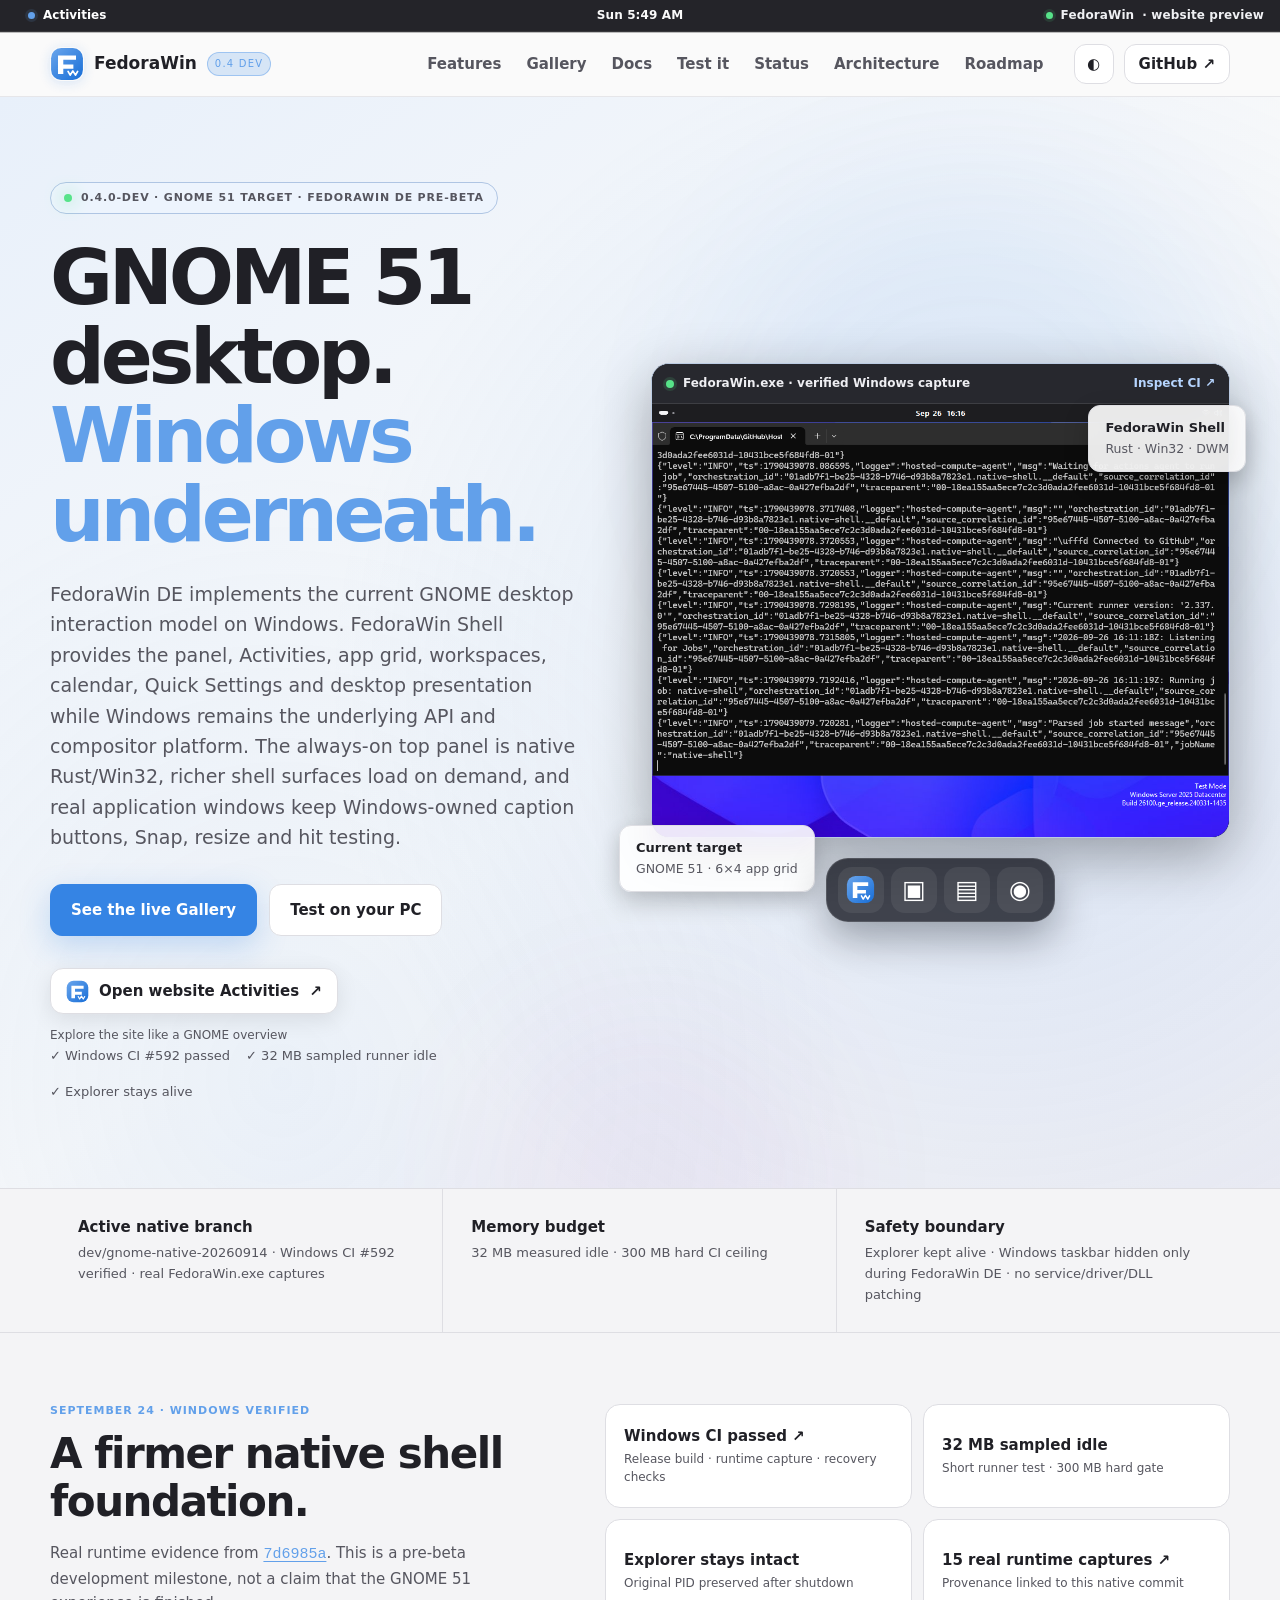
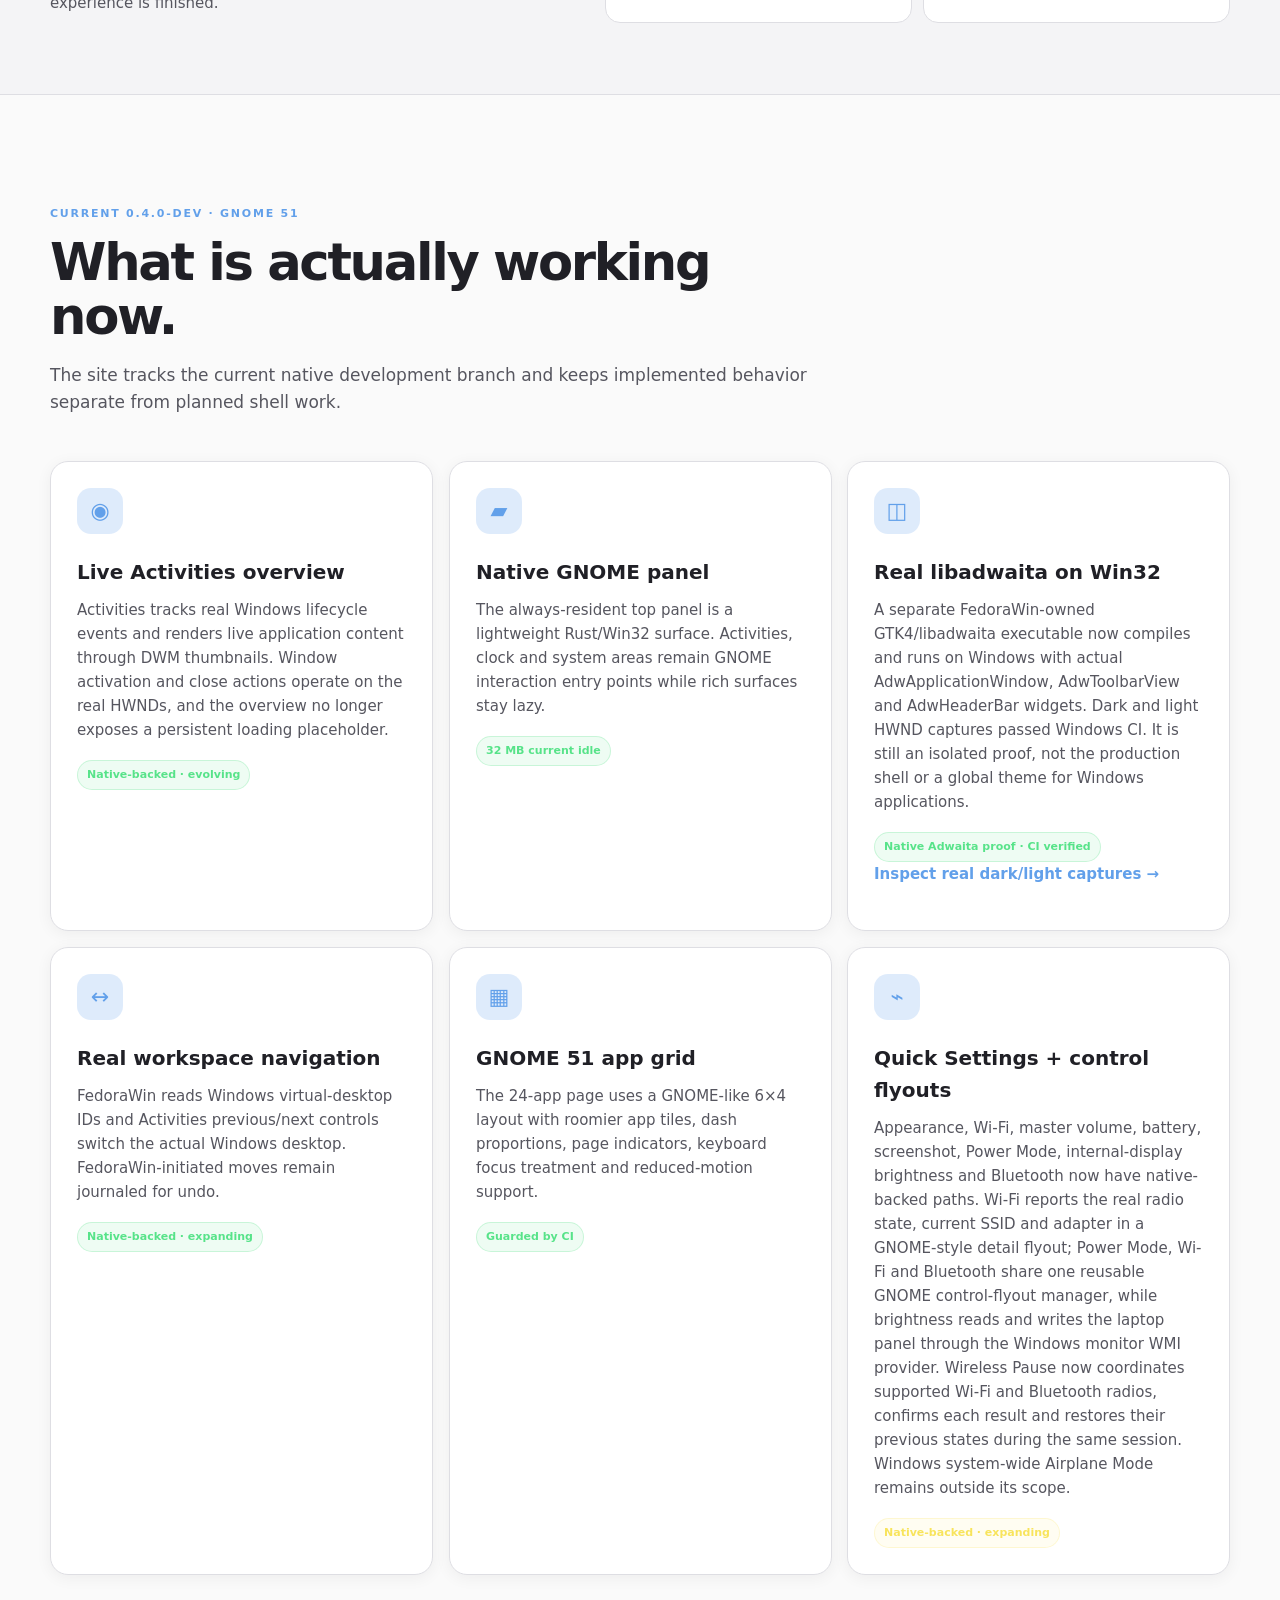
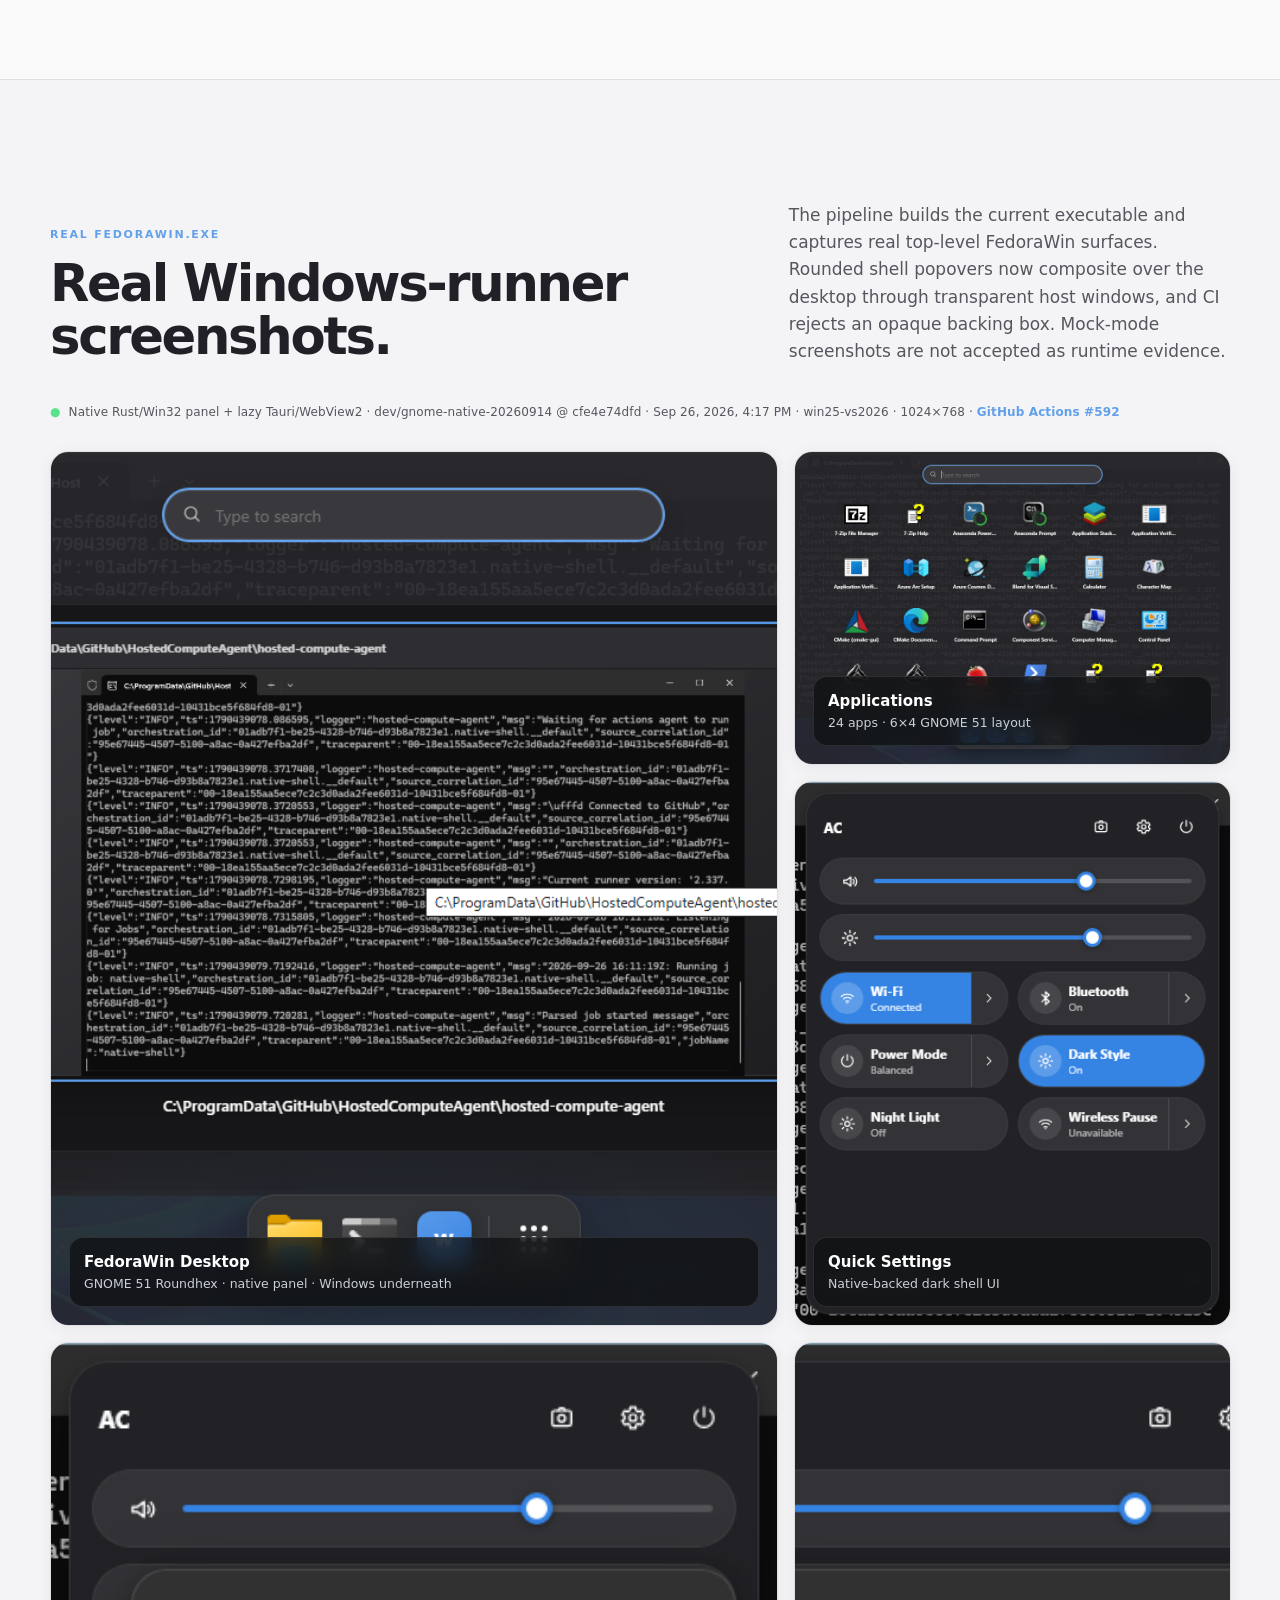
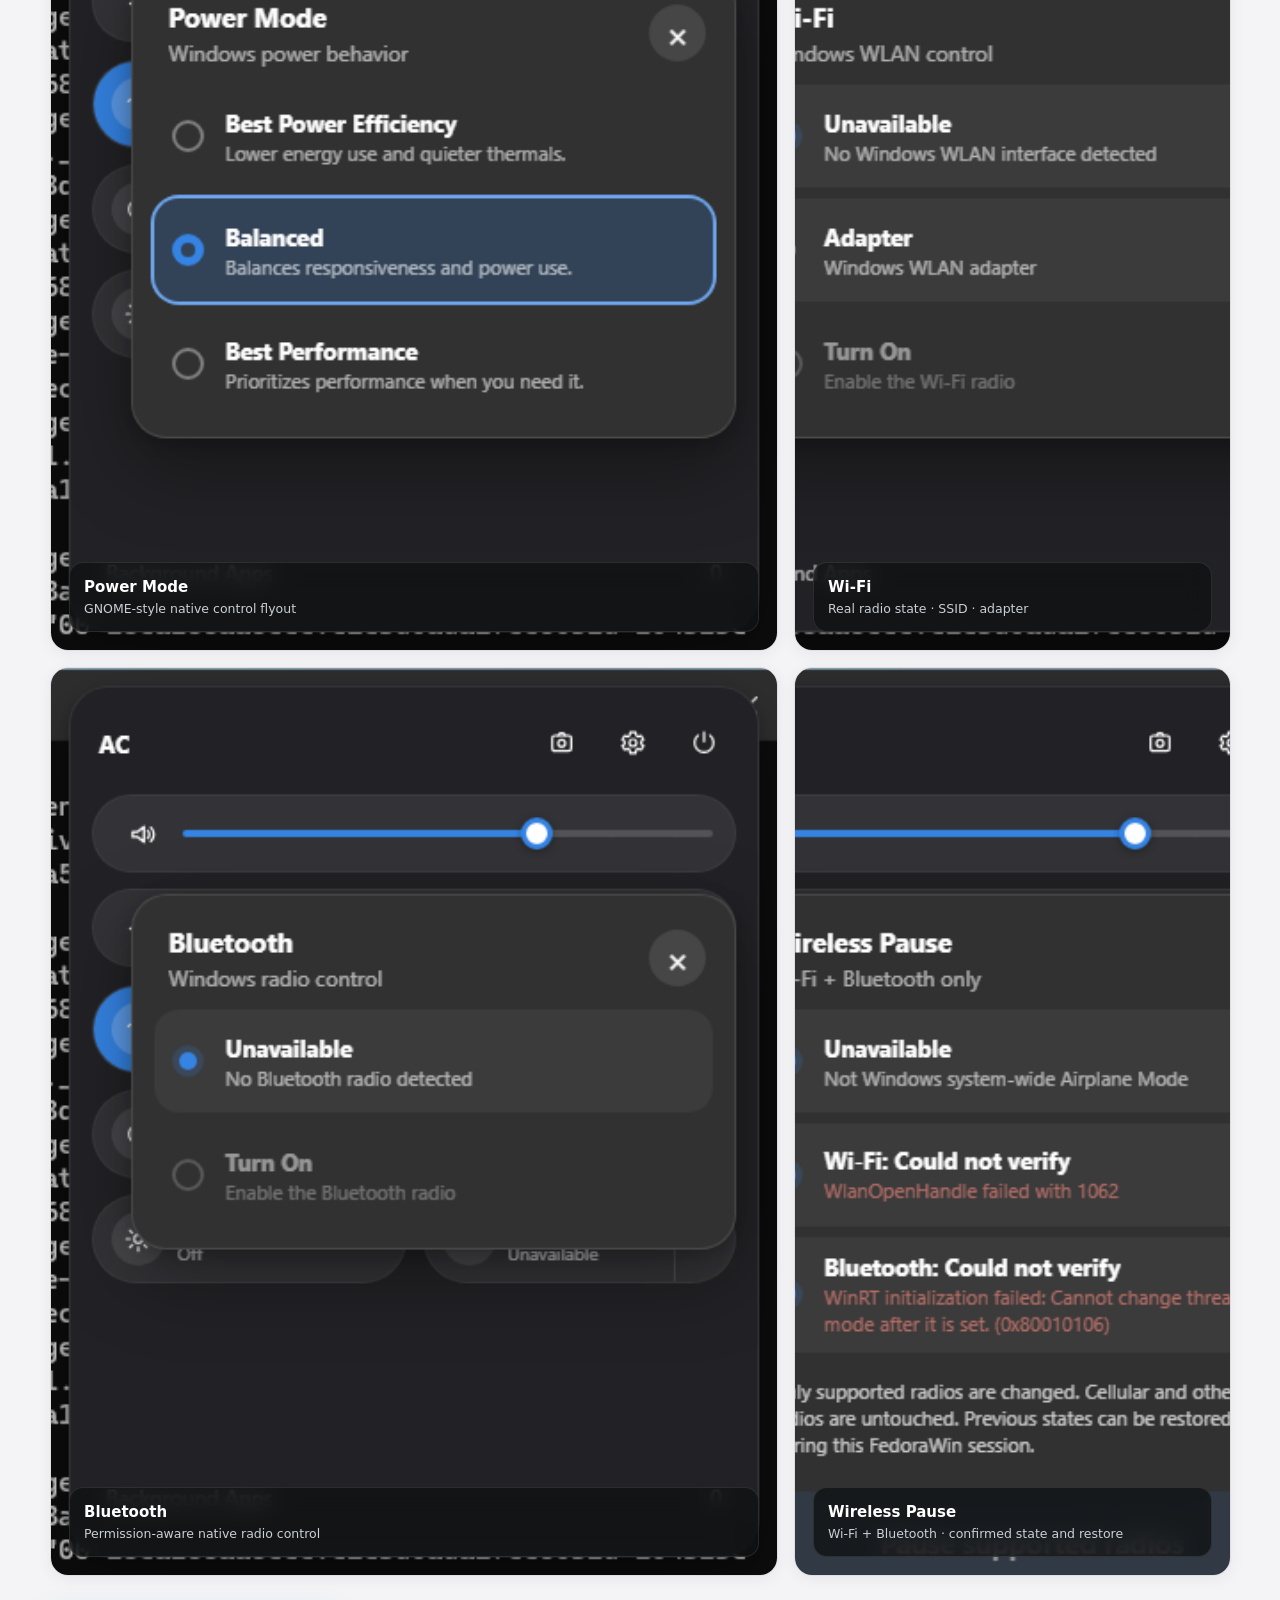
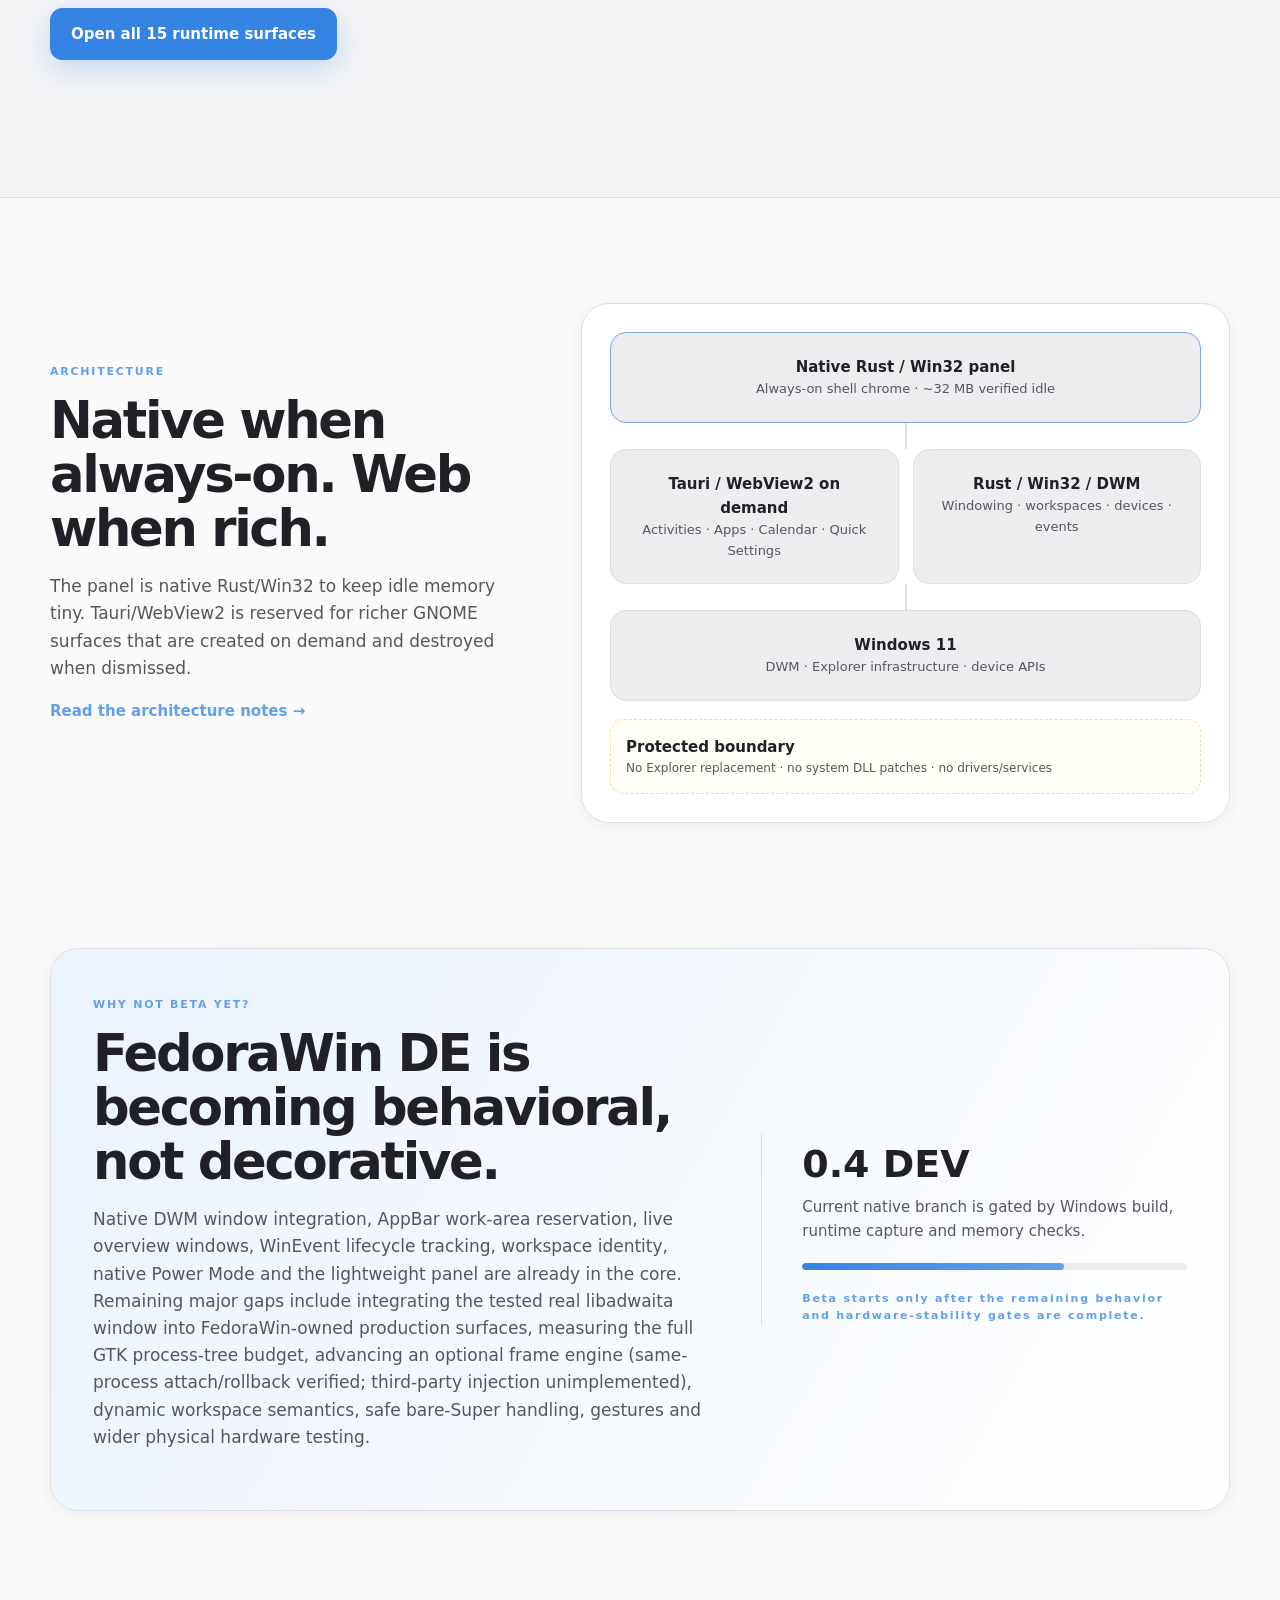
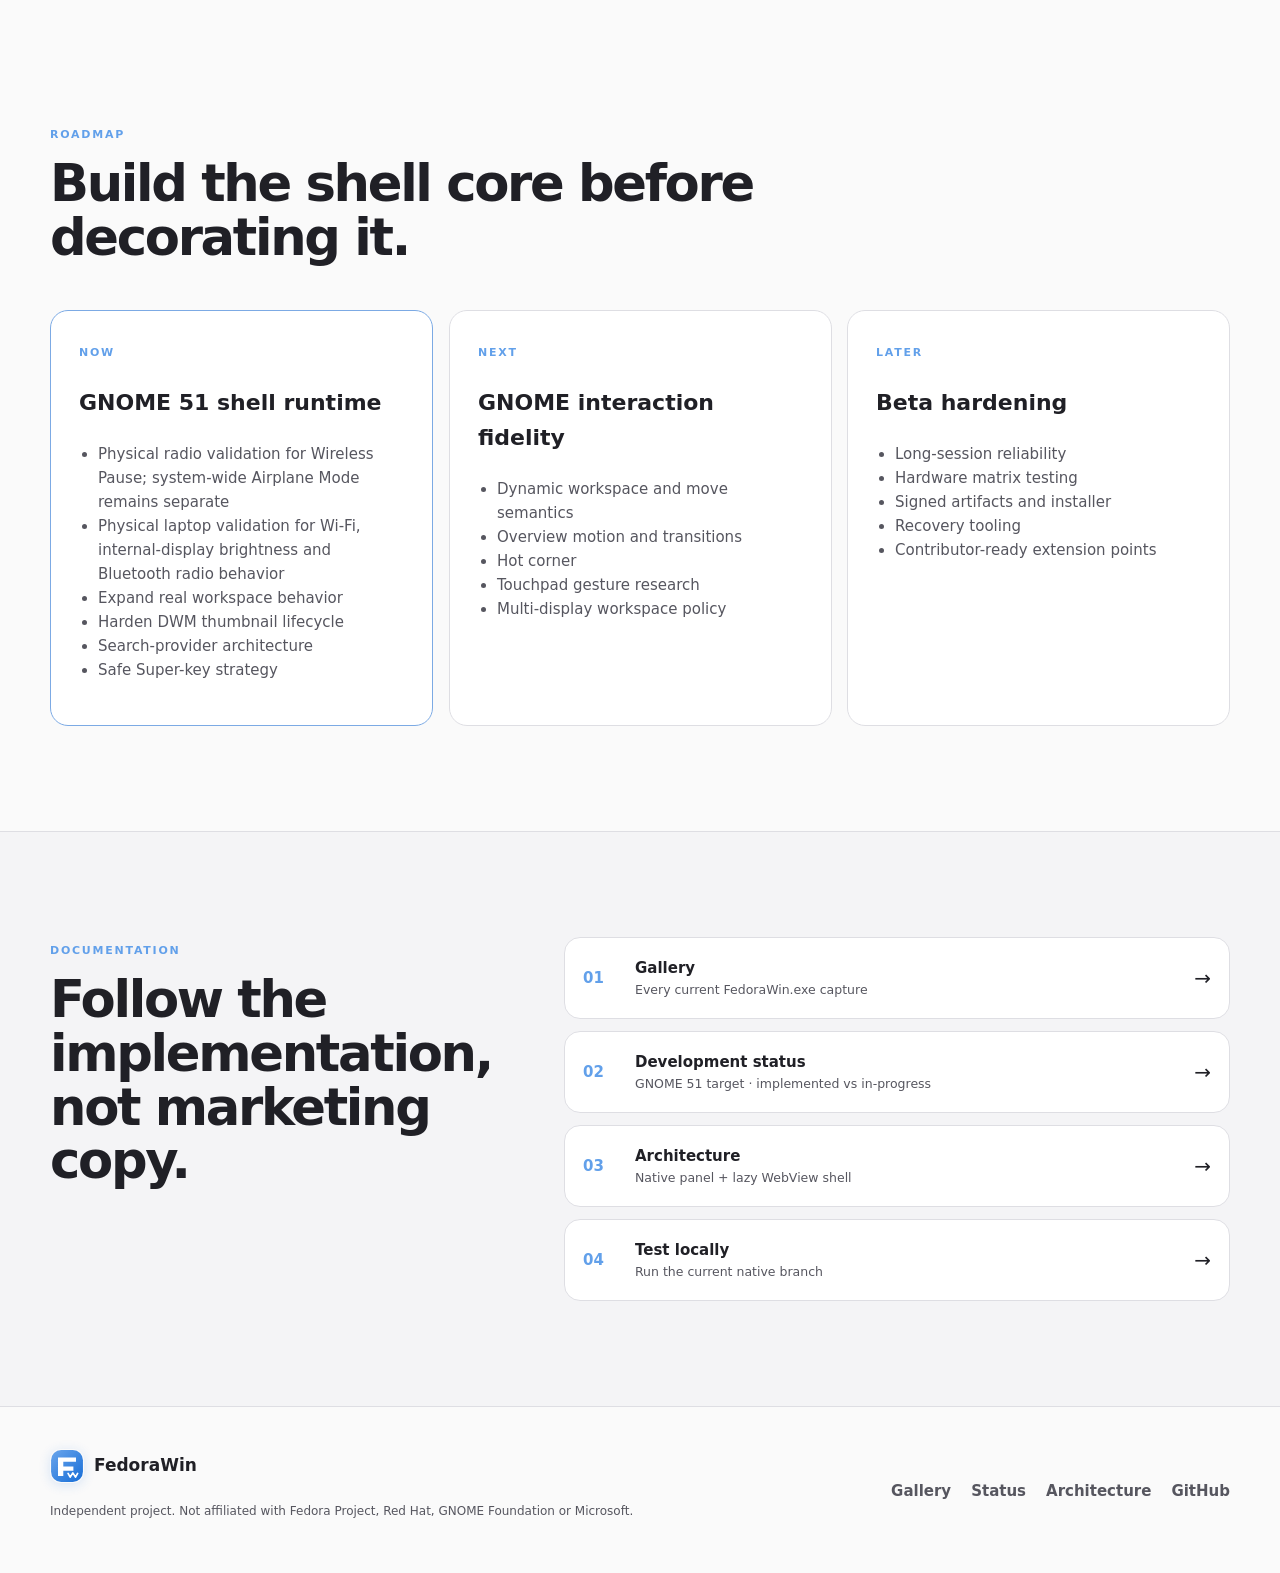
==== commit c58a5498: "site(gallery): lead with verified GNOME 51 desktop capture" ====
--- a/docs/index.html
+++ b/docs/index.html
@@ -5,7 +5,7 @@
 <meta name="theme-color" content="#15171a"><meta name="color-scheme" content="dark light">
 <meta name="description" content="FedoraWin DE brings the current GNOME 51 desktop interaction model to Windows with a native Rust/Win32 panel, reversible DWM integration and lazy Tauri/WebView2 shell surfaces.">
 <link rel="canonical" href="https://rayeen13.github.io/FedoraWin/"><link rel="icon" href="./assets/favicon.svg" type="image/svg+xml">
-<meta property="og:title" content="FedoraWin — GNOME 51 desktop for Windows"><meta property="og:description" content="A native-first GNOME 51 desktop implementation for Windows with a 32 MB verified idle shell baseline."><meta property="og:type" content="website"><meta property="og:url" content="https://rayeen13.github.io/FedoraWin/"><meta property="og:image" content="https://rayeen13.github.io/FedoraWin/assets/runtime/activities.png">
+<meta property="og:title" content="FedoraWin — GNOME 51 desktop for Windows"><meta property="og:description" content="A native-first GNOME 51 desktop implementation for Windows with a 32 MB verified idle shell baseline."><meta property="og:type" content="website"><meta property="og:url" content="https://rayeen13.github.io/FedoraWin/"><meta property="og:image" content="https://rayeen13.github.io/FedoraWin/assets/runtime/desktop.png">
 <title>FedoraWin — GNOME 51 desktop for Windows</title><link rel="stylesheet" href="./styles.css">
 </head><body>
 <a class="skip" href="#main">Skip to content</a>
@@ -21,13 +21,13 @@
 <p>FedoraWin DE implements the current GNOME desktop interaction model on Windows. FedoraWin Shell provides the panel, Activities, app grid, workspaces, calendar, Quick Settings and desktop presentation while Windows remains the underlying API and compositor platform. The always-on top panel is native Rust/Win32, richer shell surfaces load on demand, and real application windows keep Windows-owned caption buttons, Snap, resize and hit testing.</p>
 <div class="cta"><a class="btn primary" href="./gallery.html">See the live Gallery</a><a class="btn ghost" href="./getting-started.html">Test on your PC</a></div>
 <div class="hero-actions"><button type="button" class="hero-actions__overview" id="heroActivities"><img src="./assets/fedorawin-logo.svg" alt="" width="23" height="23"> Open website Activities <span aria-hidden="true">↗</span></button><span class="hero-actions__hint">Explore the site like a GNOME overview</span></div>
-<div class="proof"><span>✓ Windows CI #582 passed</span><span>✓ 32 MB sampled runner idle</span><span>✓ Explorer stays alive</span></div></div>
-<div class="hero-shot reveal delay"><div class="window"><div class="capture-label"><span><i aria-hidden="true"></i> FedoraWin.exe · verified Windows capture</span><a href="https://github.com/Rayeen13/FedoraWin/actions/runs/35956413217" rel="noreferrer" target="_blank">Inspect CI ↗</a></div><img data-runtime-shot="activities" src="./assets/runtime/activities.png" alt="FedoraWin Activities captured from the real executable"></div><nav class="hero-dock" aria-label="Quick website navigation"><a href="./index.html" aria-label="FedoraWin home" title="Home"><img src="./assets/fedorawin-logo.svg" alt="" width="29" height="29"></a><a href="./gallery.html" aria-label="Gallery" title="Gallery">▣</a><a href="./docs.html" aria-label="Documentation" title="Docs">▤</a><a href="./status.html" aria-label="Development status" title="Status">◉</a></nav><div class="float-card fc-one"><b>Current target</b><small>GNOME 51 · 6×4 app grid</small></div><div class="float-card fc-two"><b>FedoraWin Shell</b><small>Rust · Win32 · DWM</small></div></div>
+<div class="proof"><span>✓ Windows CI #592 passed</span><span>✓ 32 MB sampled runner idle</span><span>✓ Explorer stays alive</span></div></div>
+<div class="hero-shot reveal delay"><div class="window"><div class="capture-label"><span><i aria-hidden="true"></i> FedoraWin.exe · verified Windows capture</span><a href="https://github.com/Rayeen13/FedoraWin/actions/runs/36254554808" rel="noreferrer" target="_blank">Inspect CI ↗</a></div><img data-runtime-shot="desktop" src="./assets/runtime/desktop.png" alt="FedoraWin desktop captured from the real executable with GNOME 51 Roundhex wallpaper"></div><nav class="hero-dock" aria-label="Quick website navigation"><a href="./index.html" aria-label="FedoraWin home" title="Home"><img src="./assets/fedorawin-logo.svg" alt="" width="29" height="29"></a><a href="./gallery.html" aria-label="Gallery" title="Gallery">▣</a><a href="./docs.html" aria-label="Documentation" title="Docs">▤</a><a href="./status.html" aria-label="Development status" title="Status">◉</a></nav><div class="float-card fc-one"><b>Current target</b><small>GNOME 51 · 6×4 app grid</small></div><div class="float-card fc-two"><b>FedoraWin Shell</b><small>Rust · Win32 · DWM</small></div></div>
 </div></section>
 
-<section class="strip"><div class="wrap strip-grid"><div><b>Active native branch</b><span>dev/gnome-native-20260914 · Windows CI #582 verified · real FedoraWin.exe captures</span></div><div><b>Memory budget</b><span>32 MB measured idle · 300 MB hard CI ceiling</span></div><div><b>Safety boundary</b><span>Explorer kept alive · Windows taskbar hidden only during FedoraWin DE · no service/driver/DLL patching</span></div></div></section>
+<section class="strip"><div class="wrap strip-grid"><div><b>Active native branch</b><span>dev/gnome-native-20260914 · Windows CI #592 verified · real FedoraWin.exe captures</span></div><div><b>Memory budget</b><span>32 MB measured idle · 300 MB hard CI ceiling</span></div><div><b>Safety boundary</b><span>Explorer kept alive · Windows taskbar hidden only during FedoraWin DE · no service/driver/DLL patching</span></div></div></section>
 
-<section class="release-evidence" aria-labelledby="release-evidence-title"><div class="wrap release-evidence__grid"><div><small>SEPTEMBER 24 · WINDOWS VERIFIED</small><h2 id="release-evidence-title">A firmer native shell foundation.</h2><p>Real runtime evidence from <a href="https://github.com/Rayeen13/FedoraWin/commit/7d6985a1157fc731dc2782091292a21a3d207fa4"><code>7d6985a</code></a>. This is a pre-beta development milestone, not a claim that the GNOME 51 experience is finished.</p></div><div class="release-evidence__facts"><a href="https://github.com/Rayeen13/FedoraWin/actions/runs/35956413217"><b>Windows CI passed ↗</b><span>Release build · runtime capture · recovery checks</span></a><a href="./status.html#memory"><b>32 MB sampled idle</b><span>Short runner test · 300 MB hard gate</span></a><a href="./status.html#latest"><b>Explorer stays intact</b><span>Original PID preserved after shutdown</span></a><a href="./gallery.html"><b>14 real shell captures ↗</b><span>Provenance linked to this native commit</span></a></div></div></section>
+<section class="release-evidence" aria-labelledby="release-evidence-title"><div class="wrap release-evidence__grid"><div><small>SEPTEMBER 24 · WINDOWS VERIFIED</small><h2 id="release-evidence-title">A firmer native shell foundation.</h2><p>Real runtime evidence from <a href="https://github.com/Rayeen13/FedoraWin/commit/7d6985a1157fc731dc2782091292a21a3d207fa4"><code>7d6985a</code></a>. This is a pre-beta development milestone, not a claim that the GNOME 51 experience is finished.</p></div><div class="release-evidence__facts"><a href="https://github.com/Rayeen13/FedoraWin/actions/runs/36254554808"><b>Windows CI passed ↗</b><span>Release build · runtime capture · recovery checks</span></a><a href="./status.html#memory"><b>32 MB sampled idle</b><span>Short runner test · 300 MB hard gate</span></a><a href="./status.html#latest"><b>Explorer stays intact</b><span>Original PID preserved after shutdown</span></a><a href="./gallery.html"><b>15 real runtime captures ↗</b><span>Provenance linked to this native commit</span></a></div></div></section>
 
 <section class="section" id="features"><div class="wrap"><div class="heading reveal"><small>CURRENT 0.4.0-DEV · GNOME 51</small><h2>What is actually working now.</h2><p>The site tracks the current native development branch and keeps implemented behavior separate from planned shell work.</p></div>
 <div class="cards">
@@ -42,7 +42,7 @@
 <section class="section gallery-section" id="screenshots"><div class="wrap"><div class="heading split reveal"><div><small>REAL FEDORAWIN.EXE</small><h2>Real Windows-runner screenshots.</h2></div><p>The pipeline builds the current executable and captures real top-level FedoraWin surfaces. Rounded shell popovers now composite over the desktop through transparent host windows, and CI rejects an opaque backing box. Mock-mode screenshots are not accepted as runtime evidence.</p></div>
 <p class="ci-provenance reveal" data-ci-provenance>Runtime provenance appears automatically when the latest capture set is available.</p>
 <div class="gallery">
-<button class="shot wide reveal" data-runtime-shot="activities" data-image="./assets/runtime/activities.png" data-caption="Activities · real FedoraWin.exe capture"><img src="./assets/runtime/activities.png" alt="FedoraWin Activities surface"><span><b>Activities</b><small>Live windows · search · dash</small></span></button>
+<button class="shot wide reveal" data-runtime-shot="activities" data-image="./assets/runtime/desktop.png" data-caption="FedoraWin Desktop · real FedoraWin.exe capture"><img src="./assets/runtime/desktop.png" alt="FedoraWin Activities surface"><span><b>FedoraWin Desktop</b><small>GNOME 51 Roundhex · native panel · Windows underneath</small></span></button>
 <button class="shot reveal" data-runtime-shot="apps" data-image="./assets/runtime/apps.png" data-caption="Applications grid · real FedoraWin.exe capture"><img src="./assets/runtime/apps.png" alt="FedoraWin applications grid"><span><b>Applications</b><small>24 apps · 6×4 GNOME 51 layout</small></span></button>
 <button class="shot reveal" data-runtime-shot="quick_settings_dark" data-image="./assets/runtime/quick_settings_dark.png" data-caption="Quick Settings · real FedoraWin.exe capture"><img src="./assets/runtime/quick_settings_dark.png" alt="FedoraWin Quick Settings"><span><b>Quick Settings</b><small>Native-backed dark shell UI</small></span></button>
 <button class="shot reveal" data-runtime-shot="power_mode" data-image="./assets/runtime/power_mode.png" data-caption="Power Mode flyout · real FedoraWin.exe capture"><img src="./assets/runtime/power_mode.png" alt="FedoraWin Power Mode flyout"><span><b>Power Mode</b><small>GNOME-style native control flyout</small></span></button>
@@ -50,7 +50,7 @@
 <button class="shot reveal" data-runtime-shot="bluetooth" data-image="./assets/runtime/bluetooth.png" data-caption="Bluetooth flyout · real FedoraWin.exe capture"><img src="./assets/runtime/bluetooth.png" alt="FedoraWin Bluetooth flyout"><span><b>Bluetooth</b><small>Permission-aware native radio control</small></span></button>
 <button class="shot reveal" data-runtime-shot="radio_pause" data-image="./assets/runtime/radio_pause.png" data-caption="Wireless Pause · real FedoraWin.exe capture"><img src="./assets/runtime/radio_pause.png" alt="FedoraWin Wireless Pause"><span><b>Wireless Pause</b><small>Wi-Fi + Bluetooth · confirmed state and restore</small></span></button>
 </div>
-<div class="cta"><a class="btn primary" href="./gallery.html">Open all 14 runtime surfaces</a></div>
+<div class="cta"><a class="btn primary" href="./gallery.html">Open all 15 runtime surfaces</a></div>
 </div></section>
 
 <section class="section architecture"><div class="wrap arch-grid"><div class="heading reveal"><small>ARCHITECTURE</small><h2>Native when always-on. Web when rich.</h2><p>The panel is native Rust/Win32 to keep idle memory tiny. Tauri/WebView2 is reserved for richer GNOME surfaces that are created on demand and destroyed when dismissed.</p><a class="text-link" href="./architecture.html">Read the architecture notes →</a></div>
--- a/docs/styles.css
+++ b/docs/styles.css
@@ -254,3 +254,34 @@
 @media(max-width:850px){.gallery-hero__grid{grid-template-columns:1fr}.gallery-cover{min-height:300px}.gallery-cover img{width:min(78%,440px);max-height:235px}.gallery-cover__label{bottom:0;right:6%}}
 @media(max-width:480px){.gallery-cover{min-height:220px}.gallery-cover img{width:82%;max-height:165px}.gallery-cover__label{bottom:-10px;right:0}}
 @media(prefers-reduced-motion:reduce){.gallery-cover img,.gallery-cover__jump{transition:none}.gallery-cover:hover .gallery-cover__rear{transform:translate(-9%,-20%) rotate(-10deg)}.gallery-cover:hover .gallery-cover__middle{transform:translate(10%,-6%) rotate(8deg)}.gallery-cover:hover .gallery-cover__front{transform:translate(0,15%) rotate(-2deg)}.gallery-cover__jump:hover{transform:none}}
+
+
+/* September 24 verified GNOME 51-inspired website composition.
+   Show real Windows pixels without a fake caption or unstable hover motion. */
+.hero-shot{perspective:none}
+.hero-shot .window{transform:none;border-radius:18px;border:1px solid color-mix(in srgb,var(--line) 80%,var(--blue));background:#1c1d21;box-shadow:0 18px 56px rgba(0,0,0,.32);transition:border-color .18s ease}
+.hero-shot:hover .window{transform:none;border-color:var(--blue2);box-shadow:0 18px 56px rgba(0,0,0,.32)}
+.hero-shot .window img{aspect-ratio:4/3;object-fit:contain;object-position:center;background:#1c1d21}
+.capture-label{display:flex;align-items:center;justify-content:space-between;gap:12px;padding:10px 14px;border-bottom:1px solid rgba(255,255,255,.1);background:#27282e;color:#eeeef2;font-size:12px;font-weight:650}
+.capture-label span{display:flex;align-items:center;gap:9px;min-width:0}
+.capture-label i{width:8px;height:8px;flex:none;border-radius:50%;background:#57e389;box-shadow:0 0 0 3px rgba(87,227,137,.14)}
+.capture-label a{flex:none;color:#b6d5ff;border-radius:6px}
+.capture-label a:hover,.capture-label a:focus-visible{text-decoration:underline}
+.hero-shot .float-card{animation:none;border-radius:12px;box-shadow:0 9px 25px rgba(0,0,0,.22)}
+.hero-shot .fc-one,.hero-shot .fc-two{animation:none}
+.release-evidence{padding:clamp(38px,5vw,68px) 0;border-bottom:1px solid var(--line);background:var(--bg2)}
+.release-evidence__grid{display:grid;grid-template-columns:minmax(0,.88fr) minmax(0,1.12fr);gap:clamp(20px,5vw,70px);align-items:center}
+.release-evidence small{font-size:11px;letter-spacing:.09em;font-weight:800;color:var(--blue2)}
+.release-evidence h2{margin:9px 0 12px;font-size:clamp(28px,3.4vw,42px);line-height:1.15;letter-spacing:-.035em}
+.release-evidence p{color:var(--muted);max-width:45ch}
+.release-evidence p a{color:var(--blue2);text-decoration:underline;text-underline-offset:3px}
+.release-evidence__facts{display:grid;grid-template-columns:repeat(2,minmax(0,1fr));gap:11px}
+.release-evidence__facts a{display:flex;flex-direction:column;justify-content:center;gap:4px;min-width:0;min-height:104px;padding:16px 18px;background:var(--card);border:1px solid var(--line);border-radius:15px;transition:border-color .18s ease}
+.release-evidence__facts a:hover,.release-evidence__facts a:focus-visible{border-color:var(--blue2)}
+.release-evidence__facts b{font-size:15px;line-height:1.35}
+.release-evidence__facts span{color:var(--muted);font-size:12px;line-height:1.5}
+.site-panel{background:#242429;box-shadow:0 1px 0 rgba(0,0,0,.25)}
+.site-overview__tile:hover{transform:none;box-shadow:0 10px 28px rgba(0,0,0,.17)}
+@media(max-width:850px){.release-evidence__grid{grid-template-columns:1fr}}
+@media(max-width:500px){.release-evidence__facts{grid-template-columns:1fr}.release-evidence__facts a{min-height:76px}.capture-label{flex-wrap:wrap}.hero-shot .window img{aspect-ratio:4/3}}
+@media(prefers-reduced-motion:reduce){.hero-shot .window,.release-evidence__facts a{transition:none}}
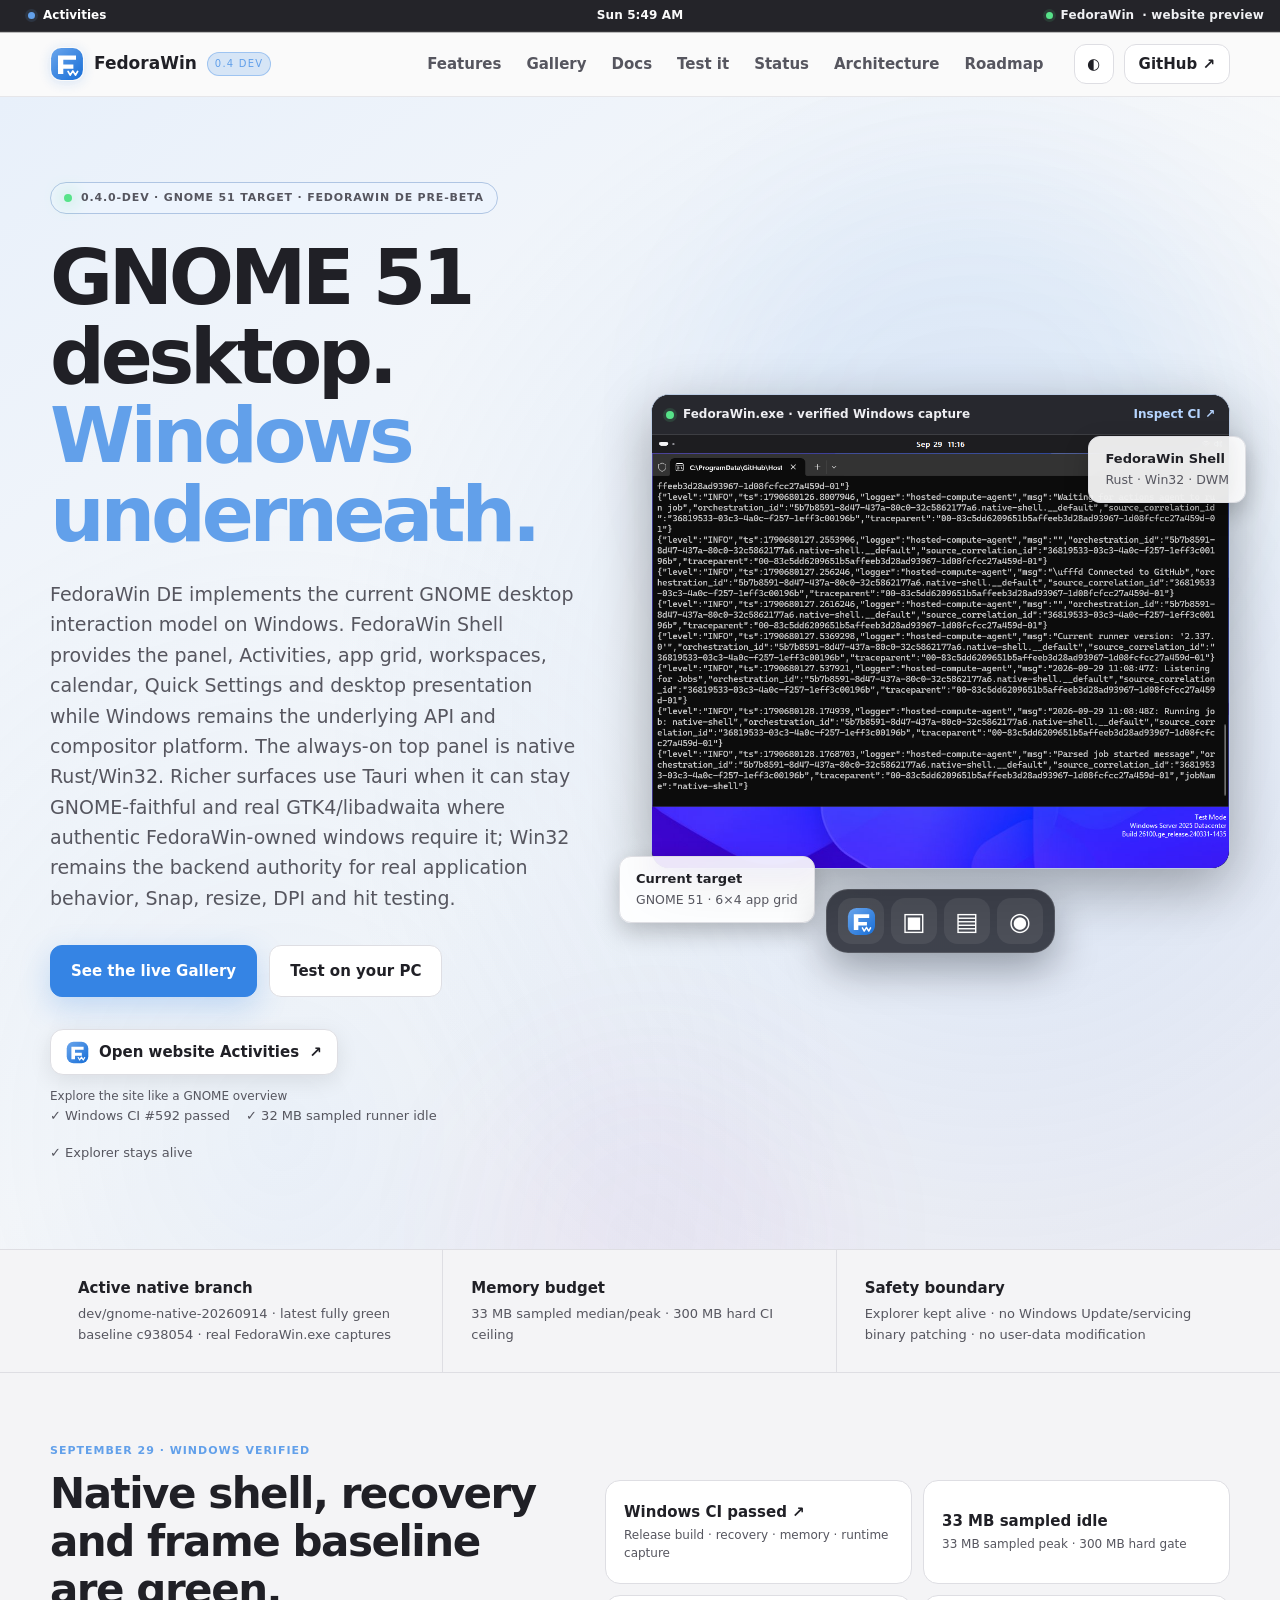
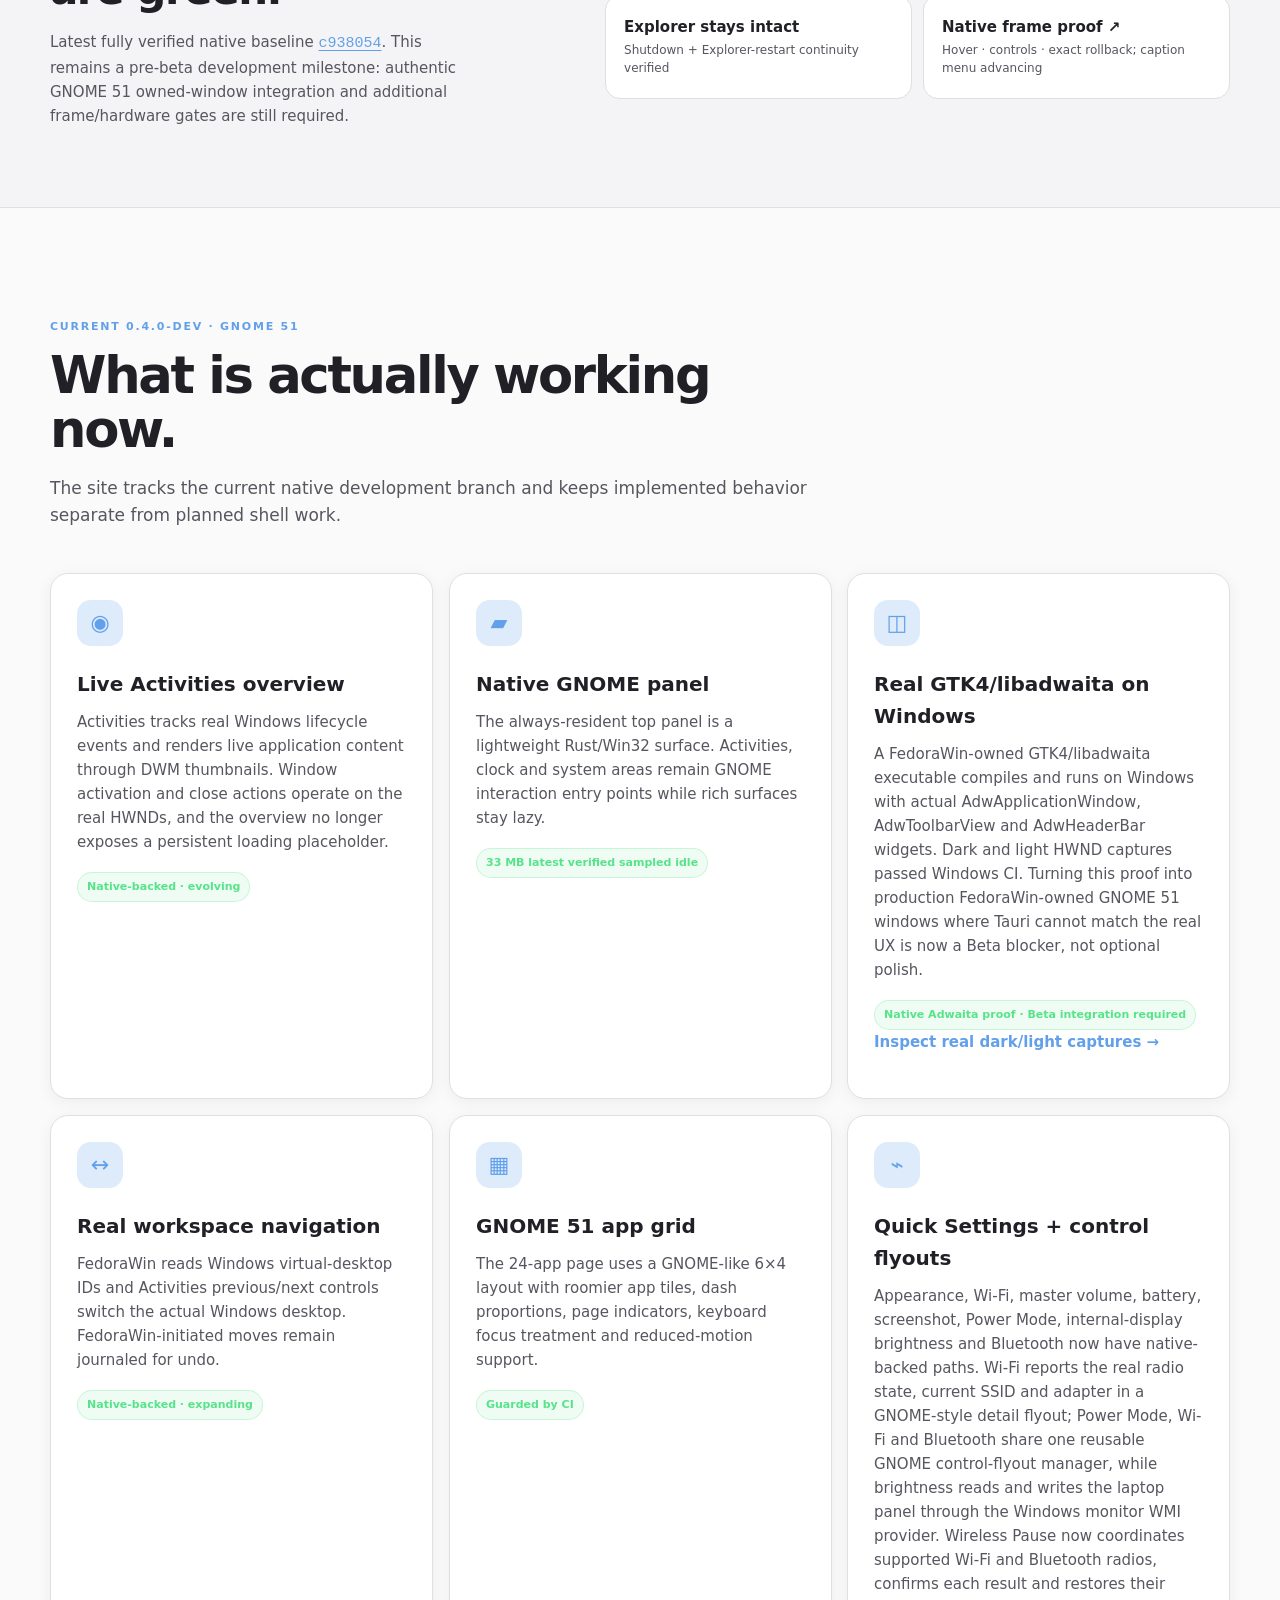
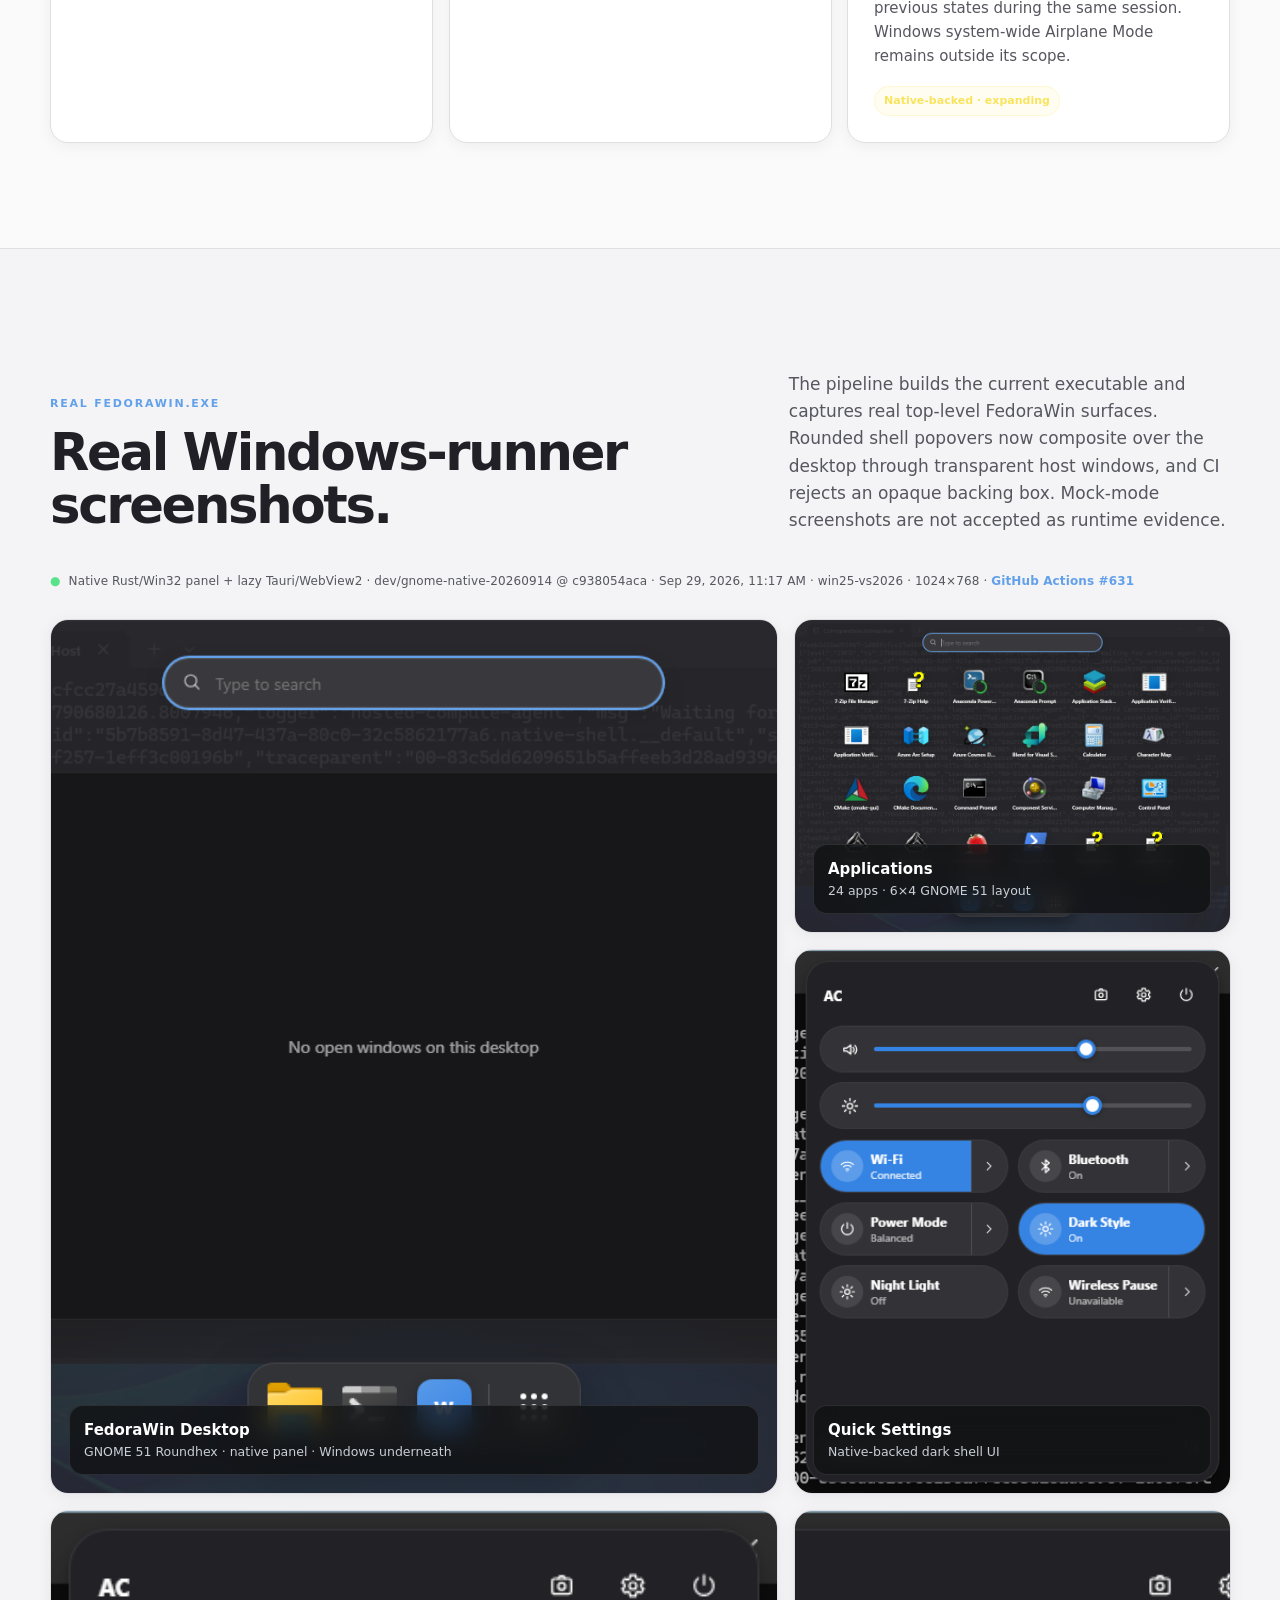
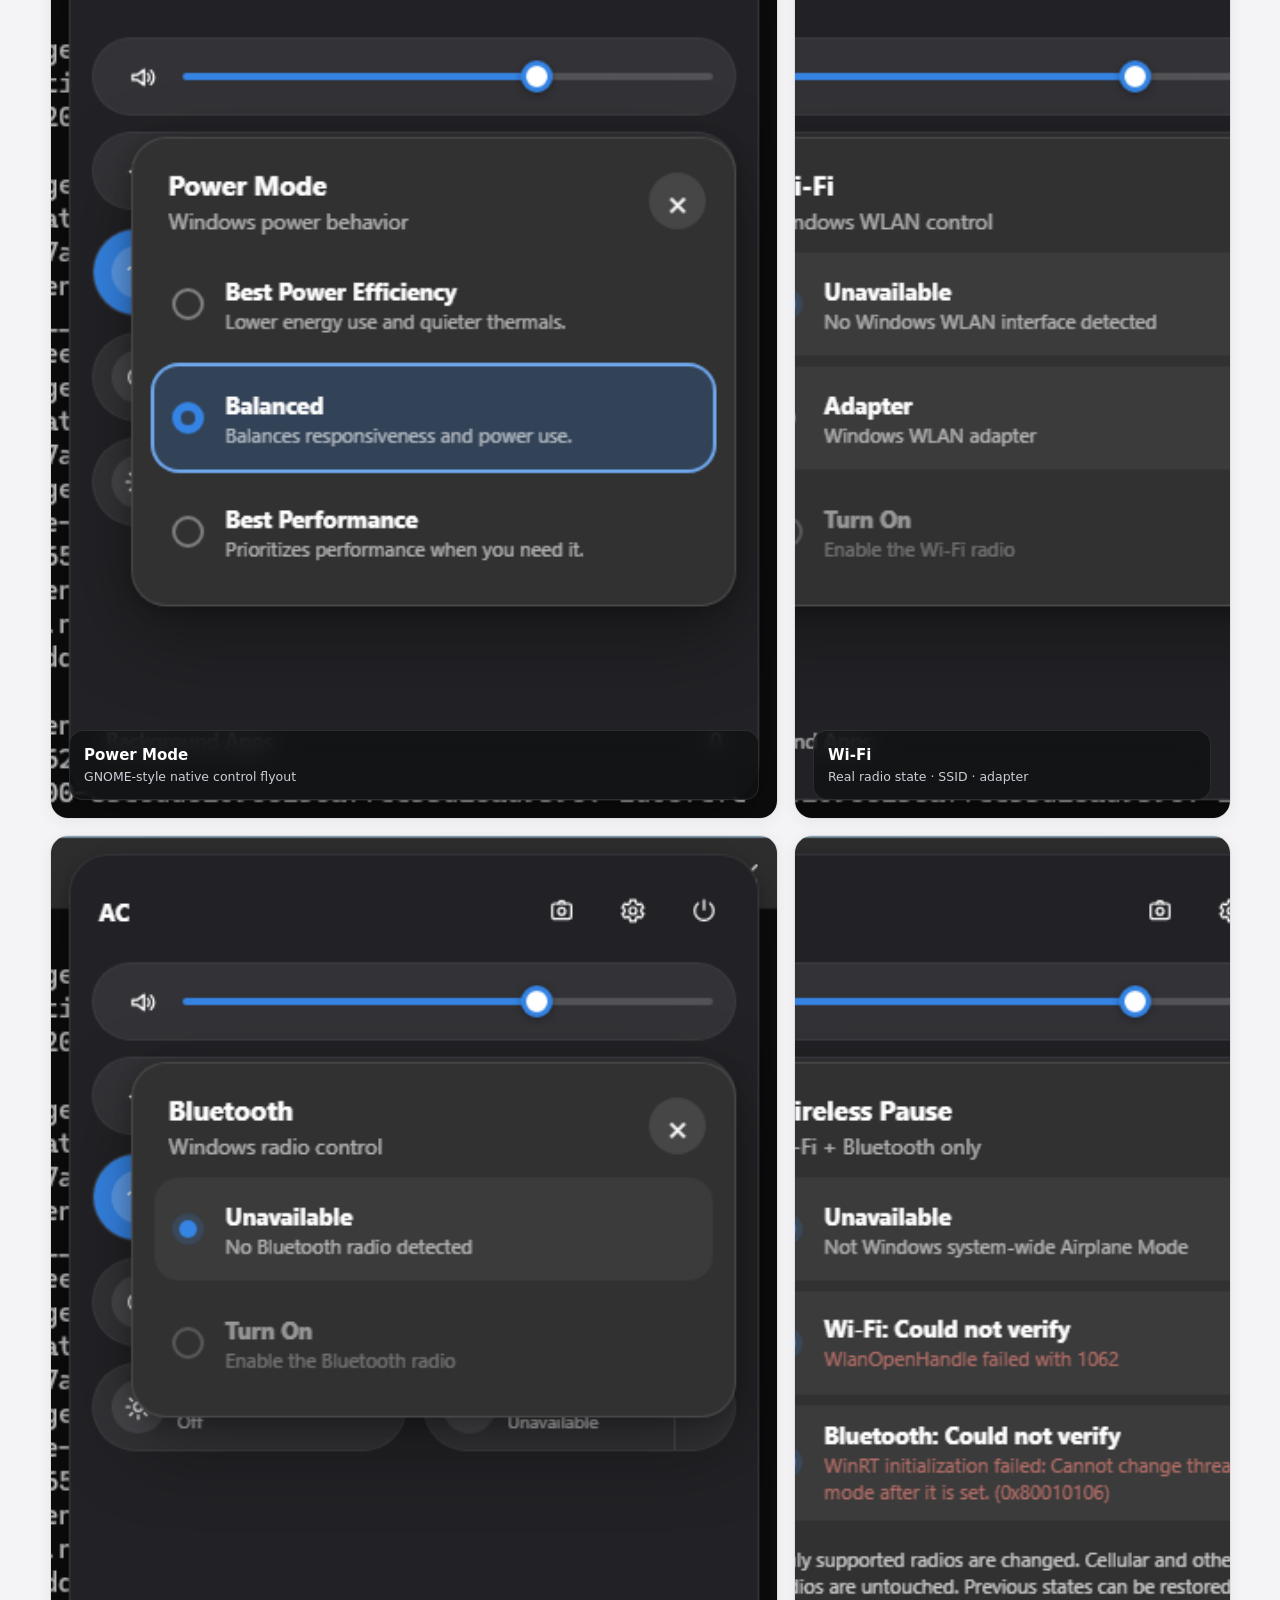
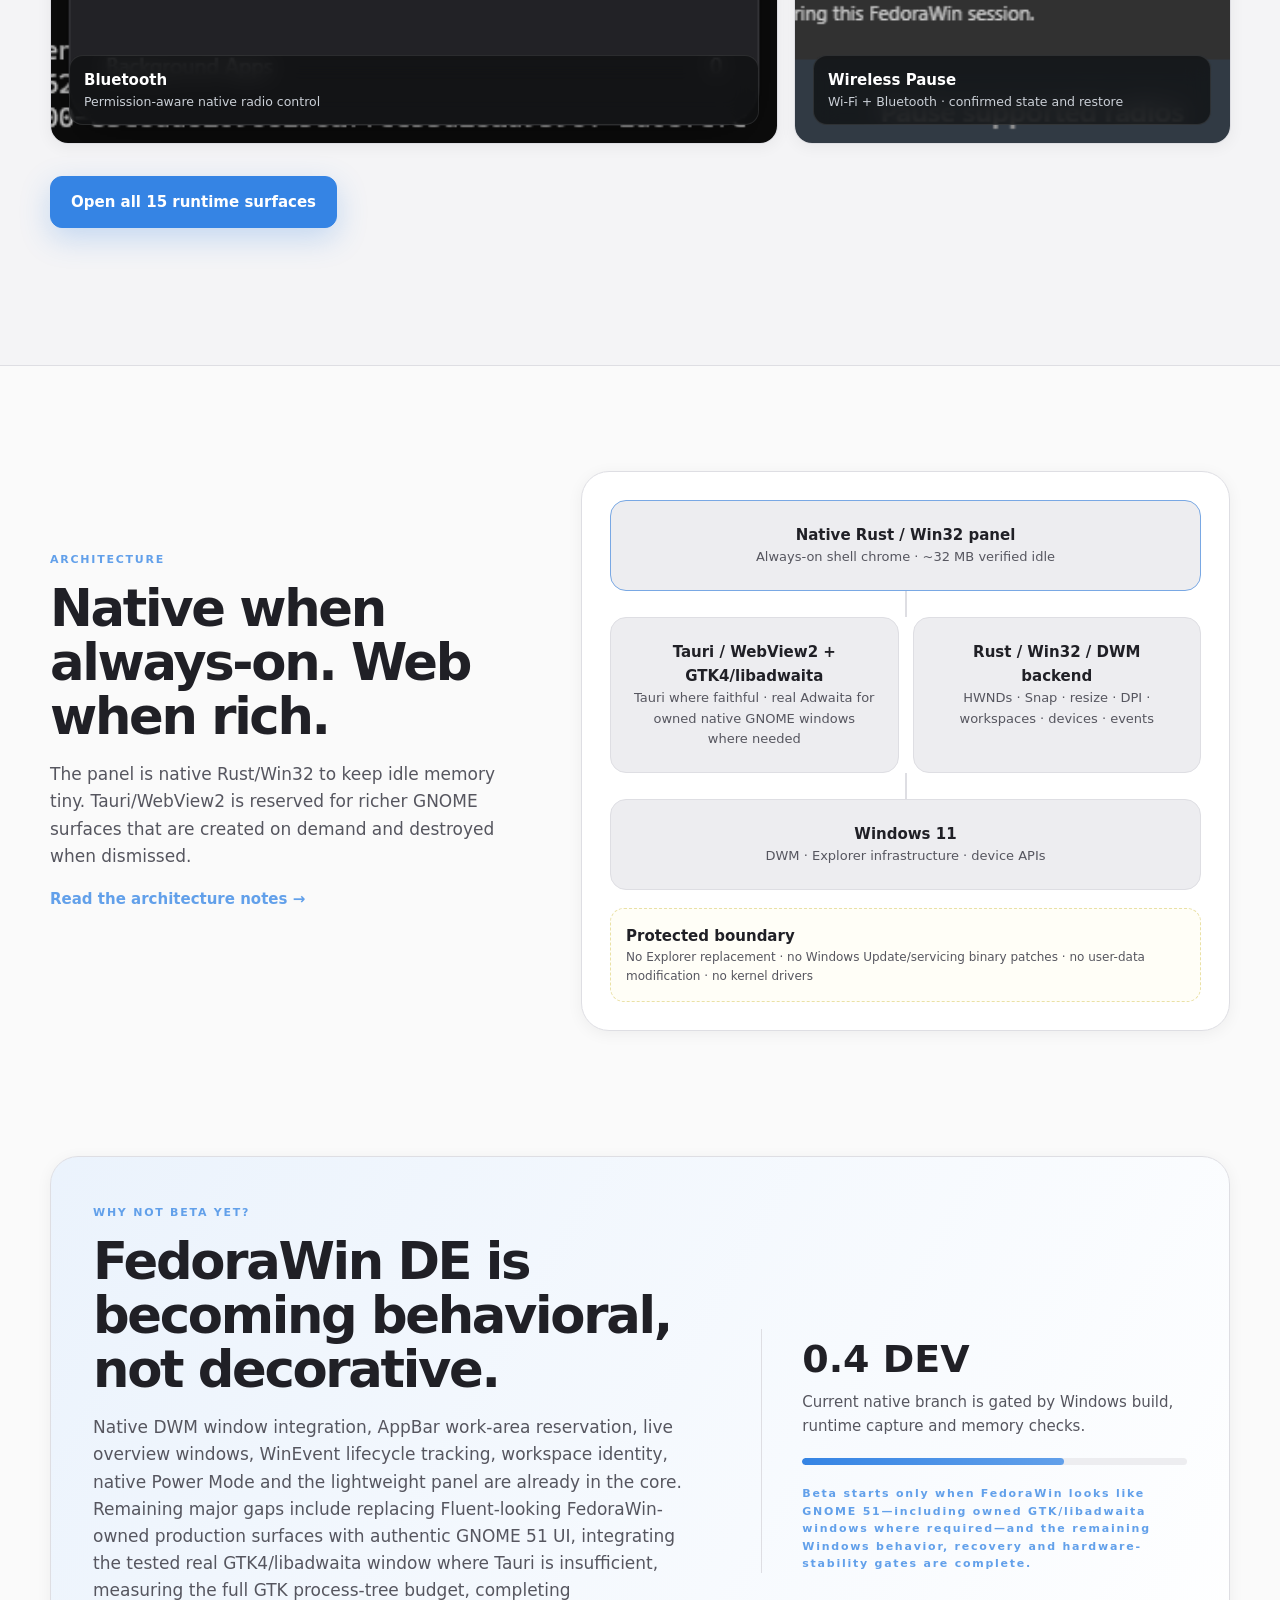
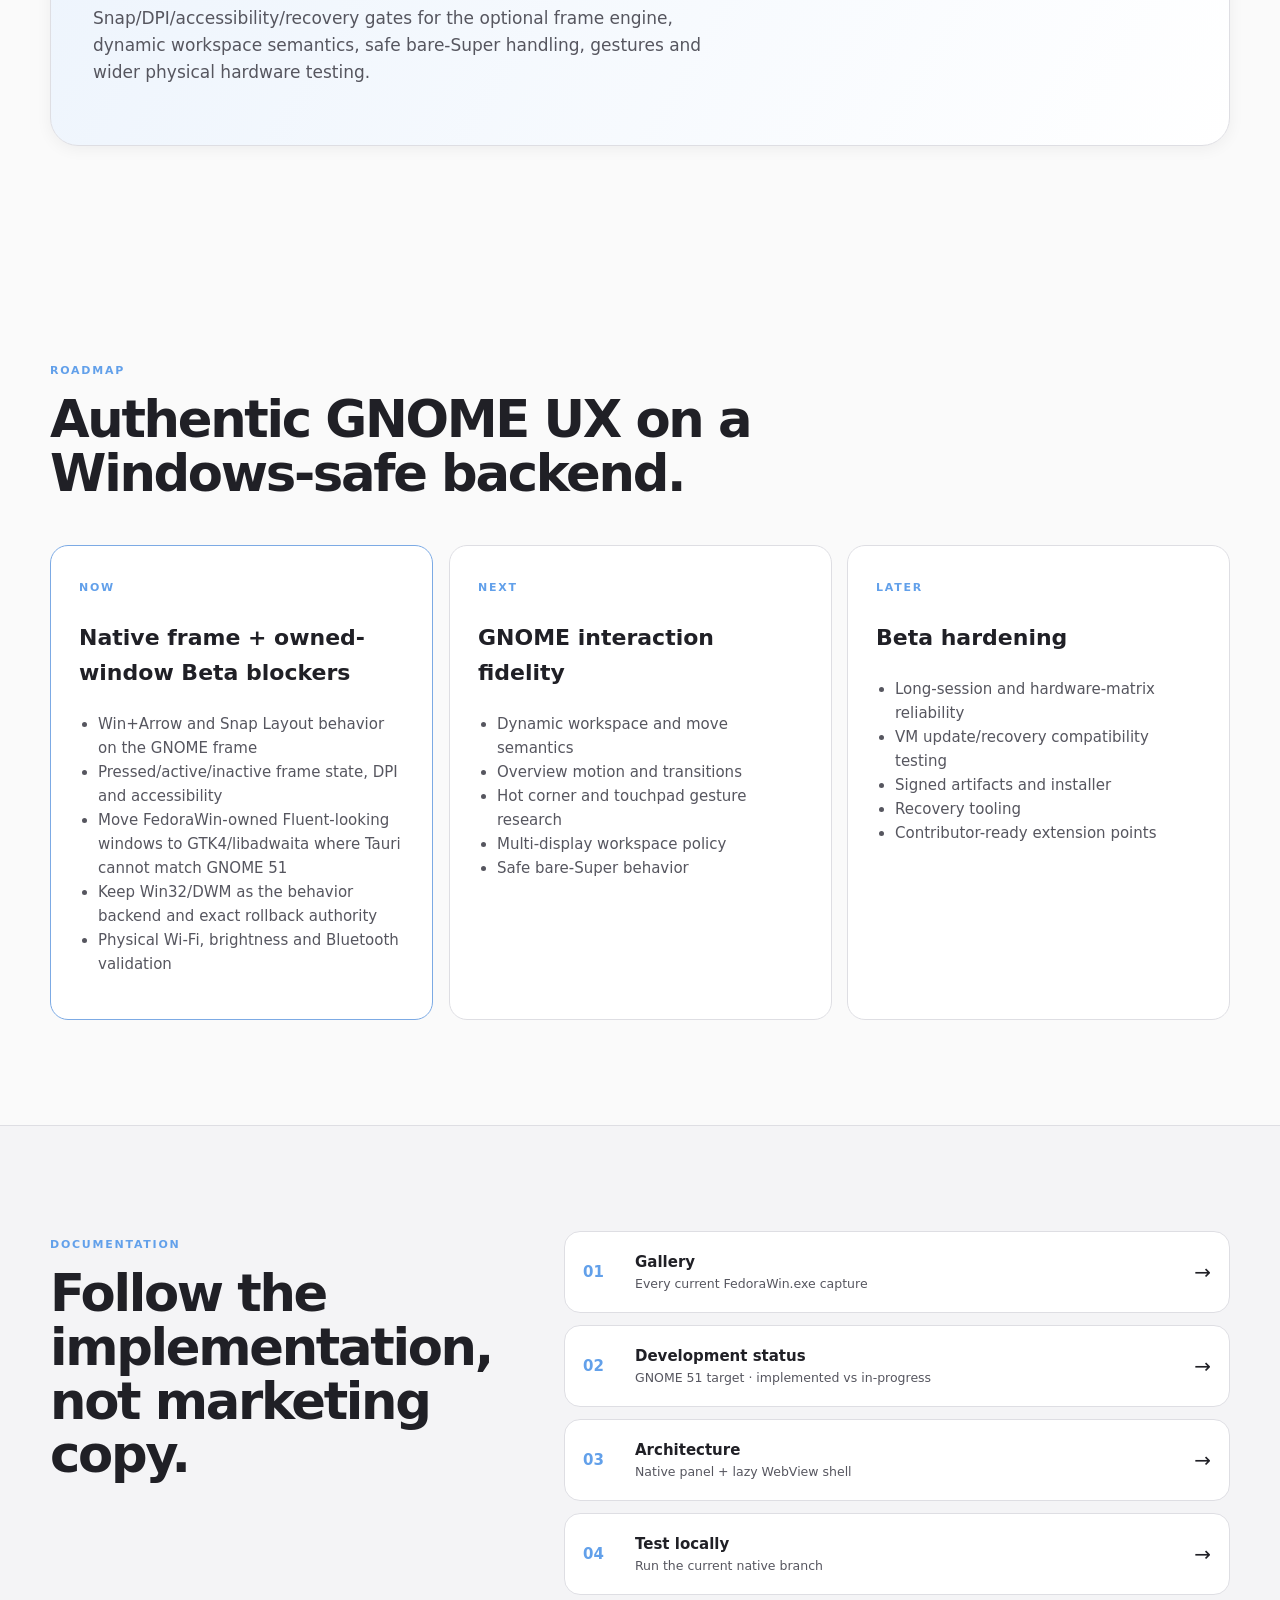
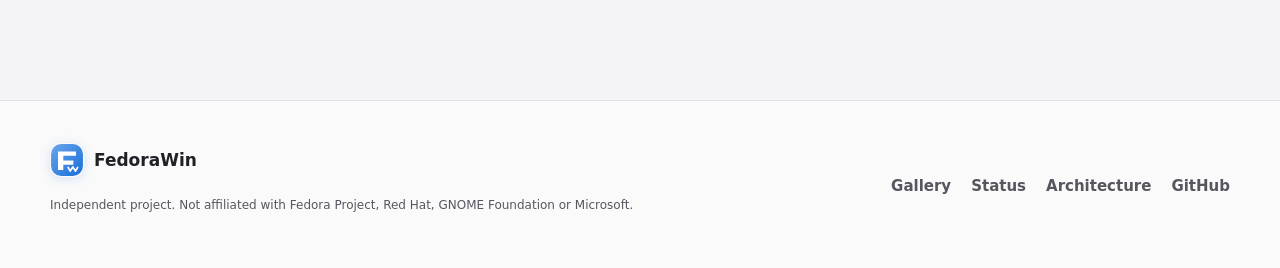
==== commit 7eebd985: "docs(site): refresh GNOME beta roadmap and evidence" ====
--- a/docs/index.html
+++ b/docs/index.html
@@ -3,9 +3,9 @@
 <head>
 <meta charset="utf-8"><meta name="viewport" content="width=device-width,initial-scale=1">
 <meta name="theme-color" content="#15171a"><meta name="color-scheme" content="dark light">
-<meta name="description" content="FedoraWin DE brings the current GNOME 51 desktop interaction model to Windows with a native Rust/Win32 panel, reversible DWM integration and lazy Tauri/WebView2 shell surfaces.">
+<meta name="description" content="FedoraWin DE brings the GNOME 51 desktop interaction model to Windows using Tauri where practical, Rust/Win32 as the backend driver, GTK4/libadwaita for FedoraWin-owned native GNOME windows where needed, and reversible Windows integration.">
 <link rel="canonical" href="https://rayeen13.github.io/FedoraWin/"><link rel="icon" href="./assets/favicon.svg" type="image/svg+xml">
-<meta property="og:title" content="FedoraWin — GNOME 51 desktop for Windows"><meta property="og:description" content="A native-first GNOME 51 desktop implementation for Windows with a 32 MB verified idle shell baseline."><meta property="og:type" content="website"><meta property="og:url" content="https://rayeen13.github.io/FedoraWin/"><meta property="og:image" content="https://rayeen13.github.io/FedoraWin/assets/runtime/desktop.png">
+<meta property="og:title" content="FedoraWin — GNOME 51 desktop for Windows"><meta property="og:description" content="A GNOME 51 desktop implementation for Windows with a 33 MB verified sampled idle baseline and a real GTK4/libadwaita native-window proof."><meta property="og:type" content="website"><meta property="og:url" content="https://rayeen13.github.io/FedoraWin/"><meta property="og:image" content="https://rayeen13.github.io/FedoraWin/assets/runtime/desktop.png">
 <title>FedoraWin — GNOME 51 desktop for Windows</title><link rel="stylesheet" href="./styles.css">
 </head><body>
 <a class="skip" href="#main">Skip to content</a>
@@ -18,22 +18,22 @@
 <main id="main">
 <section class="hero" id="top"><div class="orb one"></div><div class="orb two"></div><div class="wrap hero-grid">
 <div class="hero-copy reveal"><div class="eyebrow"><i></i> 0.4.0-dev · GNOME 51 target · FedoraWin DE pre-beta</div><h1>GNOME 51 desktop.<br><span>Windows underneath.</span></h1>
-<p>FedoraWin DE implements the current GNOME desktop interaction model on Windows. FedoraWin Shell provides the panel, Activities, app grid, workspaces, calendar, Quick Settings and desktop presentation while Windows remains the underlying API and compositor platform. The always-on top panel is native Rust/Win32, richer shell surfaces load on demand, and real application windows keep Windows-owned caption buttons, Snap, resize and hit testing.</p>
+<p>FedoraWin DE implements the current GNOME desktop interaction model on Windows. FedoraWin Shell provides the panel, Activities, app grid, workspaces, calendar, Quick Settings and desktop presentation while Windows remains the underlying API and compositor platform. The always-on top panel is native Rust/Win32. Richer surfaces use Tauri when it can stay GNOME-faithful and real GTK4/libadwaita where authentic FedoraWin-owned windows require it; Win32 remains the backend authority for real application behavior, Snap, resize, DPI and hit testing.</p>
 <div class="cta"><a class="btn primary" href="./gallery.html">See the live Gallery</a><a class="btn ghost" href="./getting-started.html">Test on your PC</a></div>
 <div class="hero-actions"><button type="button" class="hero-actions__overview" id="heroActivities"><img src="./assets/fedorawin-logo.svg" alt="" width="23" height="23"> Open website Activities <span aria-hidden="true">↗</span></button><span class="hero-actions__hint">Explore the site like a GNOME overview</span></div>
 <div class="proof"><span>✓ Windows CI #592 passed</span><span>✓ 32 MB sampled runner idle</span><span>✓ Explorer stays alive</span></div></div>
 <div class="hero-shot reveal delay"><div class="window"><div class="capture-label"><span><i aria-hidden="true"></i> FedoraWin.exe · verified Windows capture</span><a href="https://github.com/Rayeen13/FedoraWin/actions/runs/36254554808" rel="noreferrer" target="_blank">Inspect CI ↗</a></div><img data-runtime-shot="desktop" src="./assets/runtime/desktop.png" alt="FedoraWin desktop captured from the real executable with GNOME 51 Roundhex wallpaper"></div><nav class="hero-dock" aria-label="Quick website navigation"><a href="./index.html" aria-label="FedoraWin home" title="Home"><img src="./assets/fedorawin-logo.svg" alt="" width="29" height="29"></a><a href="./gallery.html" aria-label="Gallery" title="Gallery">▣</a><a href="./docs.html" aria-label="Documentation" title="Docs">▤</a><a href="./status.html" aria-label="Development status" title="Status">◉</a></nav><div class="float-card fc-one"><b>Current target</b><small>GNOME 51 · 6×4 app grid</small></div><div class="float-card fc-two"><b>FedoraWin Shell</b><small>Rust · Win32 · DWM</small></div></div>
 </div></section>
 
-<section class="strip"><div class="wrap strip-grid"><div><b>Active native branch</b><span>dev/gnome-native-20260914 · Windows CI #592 verified · real FedoraWin.exe captures</span></div><div><b>Memory budget</b><span>32 MB measured idle · 300 MB hard CI ceiling</span></div><div><b>Safety boundary</b><span>Explorer kept alive · Windows taskbar hidden only during FedoraWin DE · no service/driver/DLL patching</span></div></div></section>
+<section class="strip"><div class="wrap strip-grid"><div><b>Active native branch</b><span>dev/gnome-native-20260914 · latest fully green baseline c938054 · real FedoraWin.exe captures</span></div><div><b>Memory budget</b><span>33 MB sampled median/peak · 300 MB hard CI ceiling</span></div><div><b>Safety boundary</b><span>Explorer kept alive · no Windows Update/servicing binary patching · no user-data modification</span></div></div></section>
 
-<section class="release-evidence" aria-labelledby="release-evidence-title"><div class="wrap release-evidence__grid"><div><small>SEPTEMBER 24 · WINDOWS VERIFIED</small><h2 id="release-evidence-title">A firmer native shell foundation.</h2><p>Real runtime evidence from <a href="https://github.com/Rayeen13/FedoraWin/commit/7d6985a1157fc731dc2782091292a21a3d207fa4"><code>7d6985a</code></a>. This is a pre-beta development milestone, not a claim that the GNOME 51 experience is finished.</p></div><div class="release-evidence__facts"><a href="https://github.com/Rayeen13/FedoraWin/actions/runs/36254554808"><b>Windows CI passed ↗</b><span>Release build · runtime capture · recovery checks</span></a><a href="./status.html#memory"><b>32 MB sampled idle</b><span>Short runner test · 300 MB hard gate</span></a><a href="./status.html#latest"><b>Explorer stays intact</b><span>Original PID preserved after shutdown</span></a><a href="./gallery.html"><b>15 real runtime captures ↗</b><span>Provenance linked to this native commit</span></a></div></div></section>
+<section class="release-evidence" aria-labelledby="release-evidence-title"><div class="wrap release-evidence__grid"><div><small>SEPTEMBER 29 · WINDOWS VERIFIED</small><h2 id="release-evidence-title">Native shell, recovery and frame baseline are green.</h2><p>Latest fully verified native baseline <a href="https://github.com/Rayeen13/FedoraWin/commit/c938054aca1d630afe0a68611712294d6e1b8665"><code>c938054</code></a>. This remains a pre-beta development milestone: authentic GNOME 51 owned-window integration and additional frame/hardware gates are still required.</p></div><div class="release-evidence__facts"><a href="https://github.com/Rayeen13/FedoraWin/actions/runs/36559926316"><b>Windows CI passed ↗</b><span>Release build · recovery · memory · runtime capture</span></a><a href="./status.html#memory"><b>33 MB sampled idle</b><span>33 MB sampled peak · 300 MB hard gate</span></a><a href="./status.html#latest"><b>Explorer stays intact</b><span>Shutdown + Explorer-restart continuity verified</span></a><a href="./frame-engine.html"><b>Native frame proof ↗</b><span>Hover · controls · exact rollback; caption menu advancing</span></a></div></div></section>
 
 <section class="section" id="features"><div class="wrap"><div class="heading reveal"><small>CURRENT 0.4.0-DEV · GNOME 51</small><h2>What is actually working now.</h2><p>The site tracks the current native development branch and keeps implemented behavior separate from planned shell work.</p></div>
 <div class="cards">
 <article class="card reveal"><div class="glyph">◉</div><h3>Live Activities overview</h3><p>Activities tracks real Windows lifecycle events and renders live application content through DWM thumbnails. Window activation and close actions operate on the real HWNDs, and the overview no longer exposes a persistent loading placeholder.</p><label>Native-backed · evolving</label></article>
-<article class="card reveal"><div class="glyph">▰</div><h3>Native GNOME panel</h3><p>The always-resident top panel is a lightweight Rust/Win32 surface. Activities, clock and system areas remain GNOME interaction entry points while rich surfaces stay lazy.</p><label>32 MB current idle</label></article>
-<article class="card reveal"><div class="glyph">◫</div><h3>Real libadwaita on Win32</h3><p>A separate FedoraWin-owned GTK4/libadwaita executable now compiles and runs on Windows with actual AdwApplicationWindow, AdwToolbarView and AdwHeaderBar widgets. Dark and light HWND captures passed Windows CI. It is still an isolated proof, not the production shell or a global theme for Windows applications.</p><label>Native Adwaita proof · CI verified</label><p><a class="text-link" href="https://github.com/Rayeen13/FedoraWin/actions/runs/35572296452/artifacts/10626646196">Inspect real dark/light captures →</a></p></article>
+<article class="card reveal"><div class="glyph">▰</div><h3>Native GNOME panel</h3><p>The always-resident top panel is a lightweight Rust/Win32 surface. Activities, clock and system areas remain GNOME interaction entry points while rich surfaces stay lazy.</p><label>33 MB latest verified sampled idle</label></article>
+<article class="card reveal"><div class="glyph">◫</div><h3>Real GTK4/libadwaita on Windows</h3><p>A FedoraWin-owned GTK4/libadwaita executable compiles and runs on Windows with actual AdwApplicationWindow, AdwToolbarView and AdwHeaderBar widgets. Dark and light HWND captures passed Windows CI. Turning this proof into production FedoraWin-owned GNOME 51 windows where Tauri cannot match the real UX is now a Beta blocker, not optional polish.</p><label>Native Adwaita proof · Beta integration required</label><p><a class="text-link" href="https://github.com/Rayeen13/FedoraWin/actions/runs/35572296452/artifacts/10626646196">Inspect real dark/light captures →</a></p></article>
 <article class="card reveal"><div class="glyph">↔</div><h3>Real workspace navigation</h3><p>FedoraWin reads Windows virtual-desktop IDs and Activities previous/next controls switch the actual Windows desktop. FedoraWin-initiated moves remain journaled for undo.</p><label>Native-backed · expanding</label></article>
 <article class="card reveal"><div class="glyph">▦</div><h3>GNOME 51 app grid</h3><p>The 24-app page uses a GNOME-like 6×4 layout with roomier app tiles, dash proportions, page indicators, keyboard focus treatment and reduced-motion support.</p><label>Guarded by CI</label></article>
 <article class="card reveal"><div class="glyph">⌁</div><h3>Quick Settings + control flyouts</h3><p>Appearance, Wi-Fi, master volume, battery, screenshot, Power Mode, internal-display brightness and Bluetooth now have native-backed paths. Wi-Fi reports the real radio state, current SSID and adapter in a GNOME-style detail flyout; Power Mode, Wi-Fi and Bluetooth share one reusable GNOME control-flyout manager, while brightness reads and writes the laptop panel through the Windows monitor WMI provider. Wireless Pause now coordinates supported Wi-Fi and Bluetooth radios, confirms each result and restores their previous states during the same session. Windows system-wide Airplane Mode remains outside its scope.</p><label class="amber">Native-backed · expanding</label></article>
@@ -54,14 +54,14 @@
 </div></section>
 
 <section class="section architecture"><div class="wrap arch-grid"><div class="heading reveal"><small>ARCHITECTURE</small><h2>Native when always-on. Web when rich.</h2><p>The panel is native Rust/Win32 to keep idle memory tiny. Tauri/WebView2 is reserved for richer GNOME surfaces that are created on demand and destroyed when dismissed.</p><a class="text-link" href="./architecture.html">Read the architecture notes →</a></div>
-<div class="stack reveal"><div class="node accent"><b>Native Rust / Win32 panel</b><span>Always-on shell chrome · ~32 MB verified idle</span></div><div class="connector"></div><div class="node-row"><div class="node"><b>Tauri / WebView2 on demand</b><span>Activities · Apps · Calendar · Quick Settings</span></div><div class="node"><b>Rust / Win32 / DWM</b><span>Windowing · workspaces · devices · events</span></div></div><div class="connector"></div><div class="node"><b>Windows 11</b><span>DWM · Explorer infrastructure · device APIs</span></div><div class="boundary"><b>Protected boundary</b><span>No Explorer replacement · no system DLL patches · no drivers/services</span></div></div></div></section>
+<div class="stack reveal"><div class="node accent"><b>Native Rust / Win32 panel</b><span>Always-on shell chrome · ~32 MB verified idle</span></div><div class="connector"></div><div class="node-row"><div class="node"><b>Tauri / WebView2 + GTK4/libadwaita</b><span>Tauri where faithful · real Adwaita for owned native GNOME windows where needed</span></div><div class="node"><b>Rust / Win32 / DWM backend</b><span>HWNDs · Snap · resize · DPI · workspaces · devices · events</span></div></div><div class="connector"></div><div class="node"><b>Windows 11</b><span>DWM · Explorer infrastructure · device APIs</span></div><div class="boundary"><b>Protected boundary</b><span>No Explorer replacement · no Windows Update/servicing binary patches · no user-data modification · no kernel drivers</span></div></div></div></section>
 
-<section class="section alpha"><div class="wrap alpha-box reveal"><div><small>WHY NOT BETA YET?</small><h2>FedoraWin DE is becoming behavioral, not decorative.</h2><p>Native DWM window integration, AppBar work-area reservation, live overview windows, WinEvent lifecycle tracking, workspace identity, native Power Mode and the lightweight panel are already in the core. Remaining major gaps include integrating the tested real libadwaita window into FedoraWin-owned production surfaces, measuring the full GTK process-tree budget, advancing an <a href="./frame-engine.html">optional frame engine</a> (same-process attach/rollback verified; third-party injection unimplemented), dynamic workspace semantics, safe bare-Super handling, gestures and wider physical hardware testing.</p></div><div class="alpha-status"><b>0.4 DEV</b><span>Current native branch is gated by Windows build, runtime capture and memory checks.</span><div class="meter"><i></i></div><small>Beta starts only after the remaining behavior and hardware-stability gates are complete.</small></div></div></section>
+<section class="section alpha"><div class="wrap alpha-box reveal"><div><small>WHY NOT BETA YET?</small><h2>FedoraWin DE is becoming behavioral, not decorative.</h2><p>Native DWM window integration, AppBar work-area reservation, live overview windows, WinEvent lifecycle tracking, workspace identity, native Power Mode and the lightweight panel are already in the core. Remaining major gaps include replacing Fluent-looking FedoraWin-owned production surfaces with authentic GNOME 51 UI, integrating the tested real GTK4/libadwaita window where Tauri is insufficient, measuring the full GTK process-tree budget, completing Snap/DPI/accessibility/recovery gates for the <a href="./frame-engine.html">optional frame engine</a>, dynamic workspace semantics, safe bare-Super handling, gestures and wider physical hardware testing.</p></div><div class="alpha-status"><b>0.4 DEV</b><span>Current native branch is gated by Windows build, runtime capture and memory checks.</span><div class="meter"><i></i></div><small>Beta starts only when FedoraWin looks like GNOME 51—including owned GTK/libadwaita windows where required—and the remaining Windows behavior, recovery and hardware-stability gates are complete.</small></div></div></section>
 
-<section class="section" id="roadmap"><div class="wrap"><div class="heading reveal"><small>ROADMAP</small><h2>Build the shell core before decorating it.</h2></div>
-<div class="roadmap"><article class="road current reveal"><small>NOW</small><h3>GNOME 51 shell runtime</h3><ul><li>Physical radio validation for Wireless Pause; system-wide Airplane Mode remains separate</li><li>Physical laptop validation for Wi-Fi, internal-display brightness and Bluetooth radio behavior</li><li>Expand real workspace behavior</li><li>Harden DWM thumbnail lifecycle</li><li>Search-provider architecture</li><li>Safe Super-key strategy</li></ul></article>
-<article class="road reveal"><small>NEXT</small><h3>GNOME interaction fidelity</h3><ul><li>Dynamic workspace and move semantics</li><li>Overview motion and transitions</li><li>Hot corner</li><li>Touchpad gesture research</li><li>Multi-display workspace policy</li></ul></article>
-<article class="road reveal"><small>LATER</small><h3>Beta hardening</h3><ul><li>Long-session reliability</li><li>Hardware matrix testing</li><li>Signed artifacts and installer</li><li>Recovery tooling</li><li>Contributor-ready extension points</li></ul></article></div>
+<section class="section" id="roadmap"><div class="wrap"><div class="heading reveal"><small>ROADMAP</small><h2>Authentic GNOME UX on a Windows-safe backend.</h2></div>
+<div class="roadmap"><article class="road current reveal"><small>NOW</small><h3>Native frame + owned-window Beta blockers</h3><ul><li>Win+Arrow and Snap Layout behavior on the GNOME frame</li><li>Pressed/active/inactive frame state, DPI and accessibility</li><li>Move FedoraWin-owned Fluent-looking windows to GTK4/libadwaita where Tauri cannot match GNOME 51</li><li>Keep Win32/DWM as the behavior backend and exact rollback authority</li><li>Physical Wi-Fi, brightness and Bluetooth validation</li></ul></article>
+<article class="road reveal"><small>NEXT</small><h3>GNOME interaction fidelity</h3><ul><li>Dynamic workspace and move semantics</li><li>Overview motion and transitions</li><li>Hot corner and touchpad gesture research</li><li>Multi-display workspace policy</li><li>Safe bare-Super behavior</li></ul></article>
+<article class="road reveal"><small>LATER</small><h3>Beta hardening</h3><ul><li>Long-session and hardware-matrix reliability</li><li>VM update/recovery compatibility testing</li><li>Signed artifacts and installer</li><li>Recovery tooling</li><li>Contributor-ready extension points</li></ul></article></div>
 </div></section>
 
 <section class="section docs-call"><div class="wrap docs-grid"><div class="heading reveal"><small>DOCUMENTATION</small><h2>Follow the implementation, not marketing copy.</h2></div><div class="doc-links reveal"><a href="./gallery.html"><span>01</span><div><b>Gallery</b><small>Every current FedoraWin.exe capture</small></div><em>→</em></a><a href="./status.html"><span>02</span><div><b>Development status</b><small>GNOME 51 target · implemented vs in-progress</small></div><em>→</em></a><a href="./architecture.html"><span>03</span><div><b>Architecture</b><small>Native panel + lazy WebView shell</small></div><em>→</em></a><a href="./getting-started.html"><span>04</span><div><b>Test locally</b><small>Run the current native branch</small></div><em>→</em></a></div></div></section>
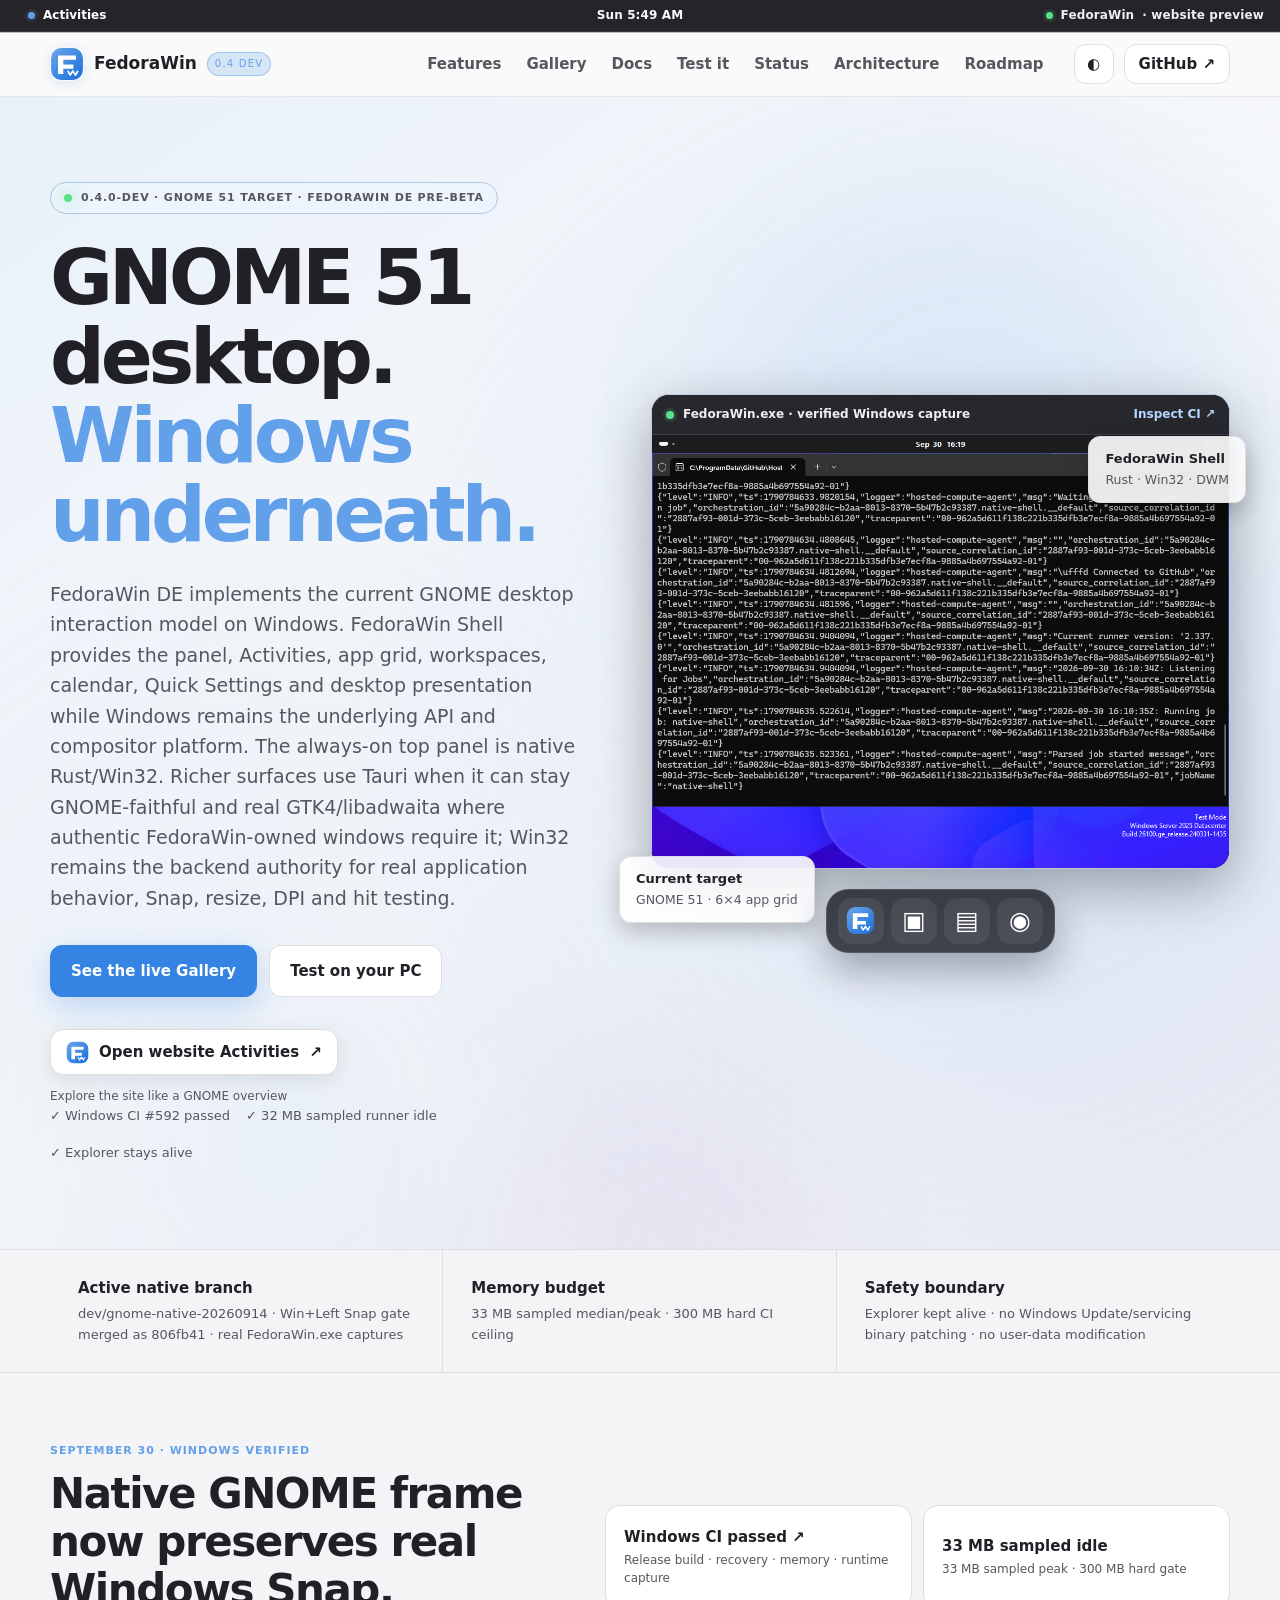
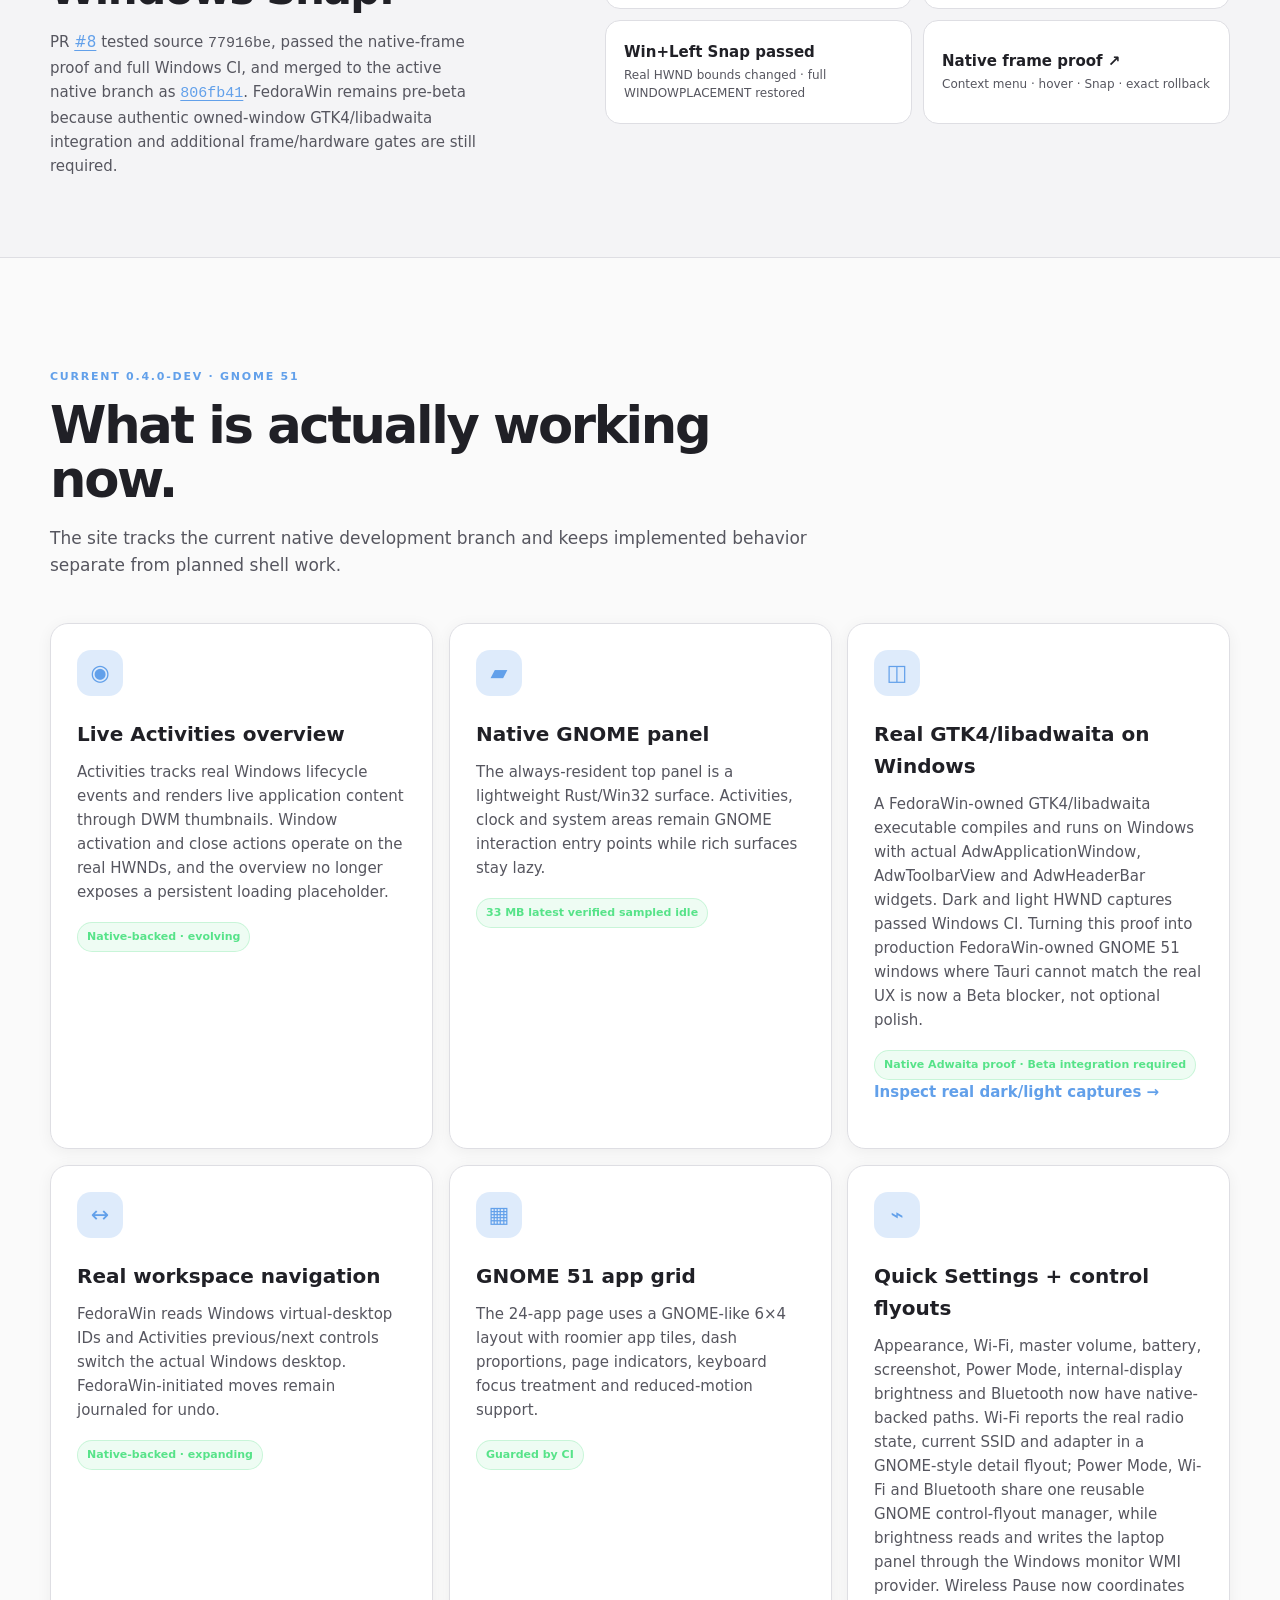
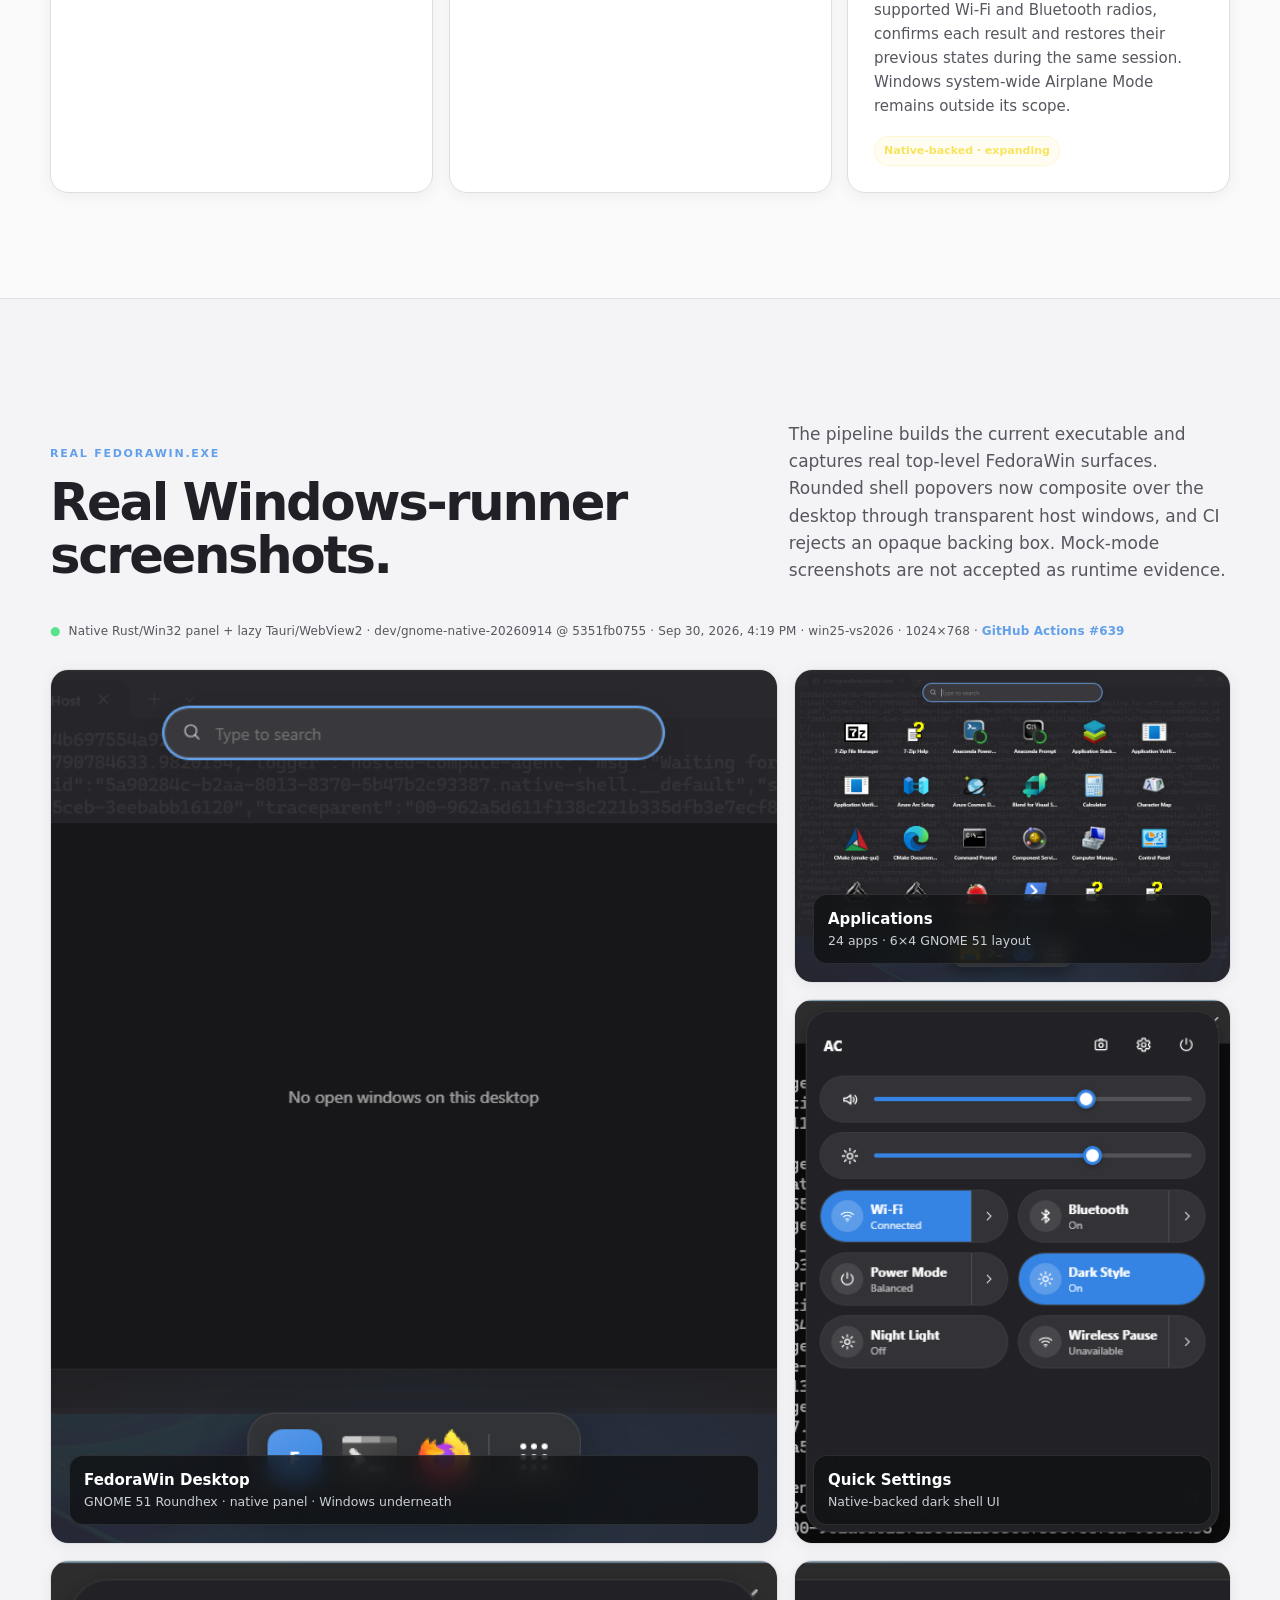
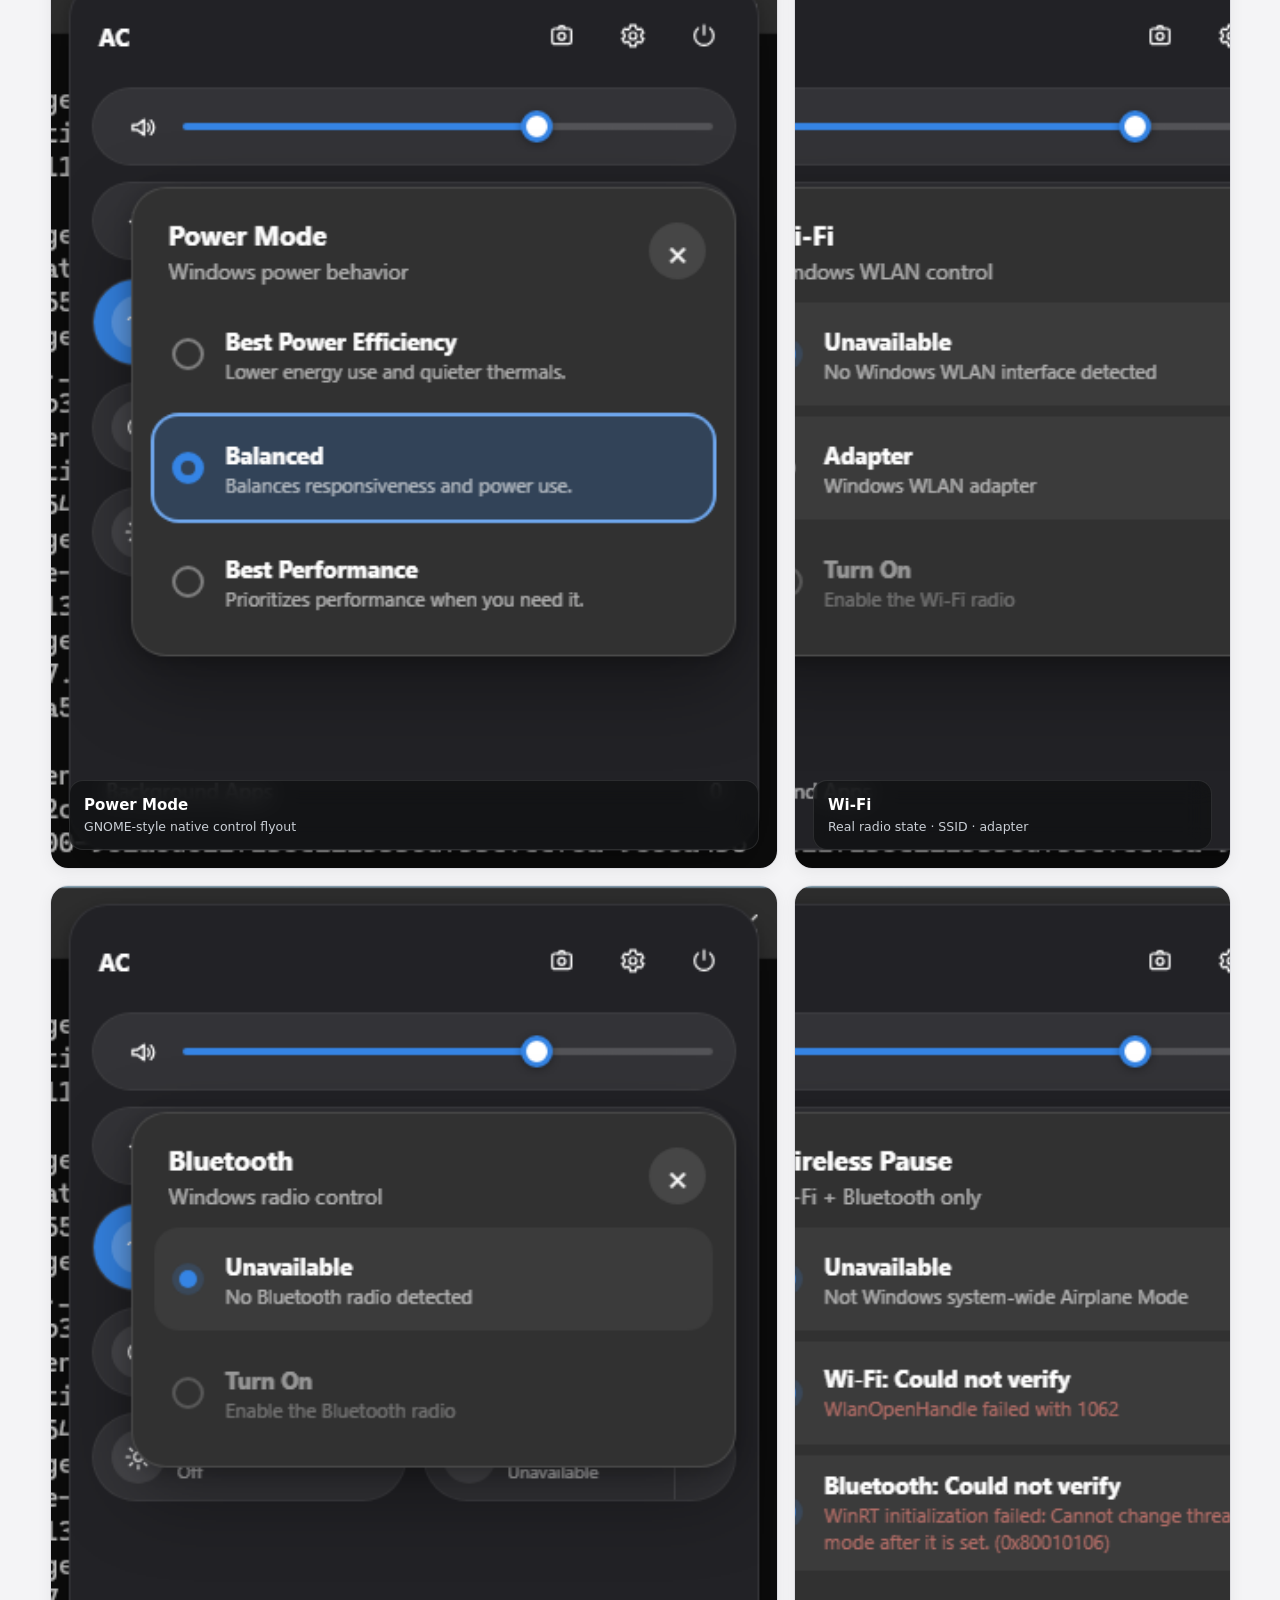
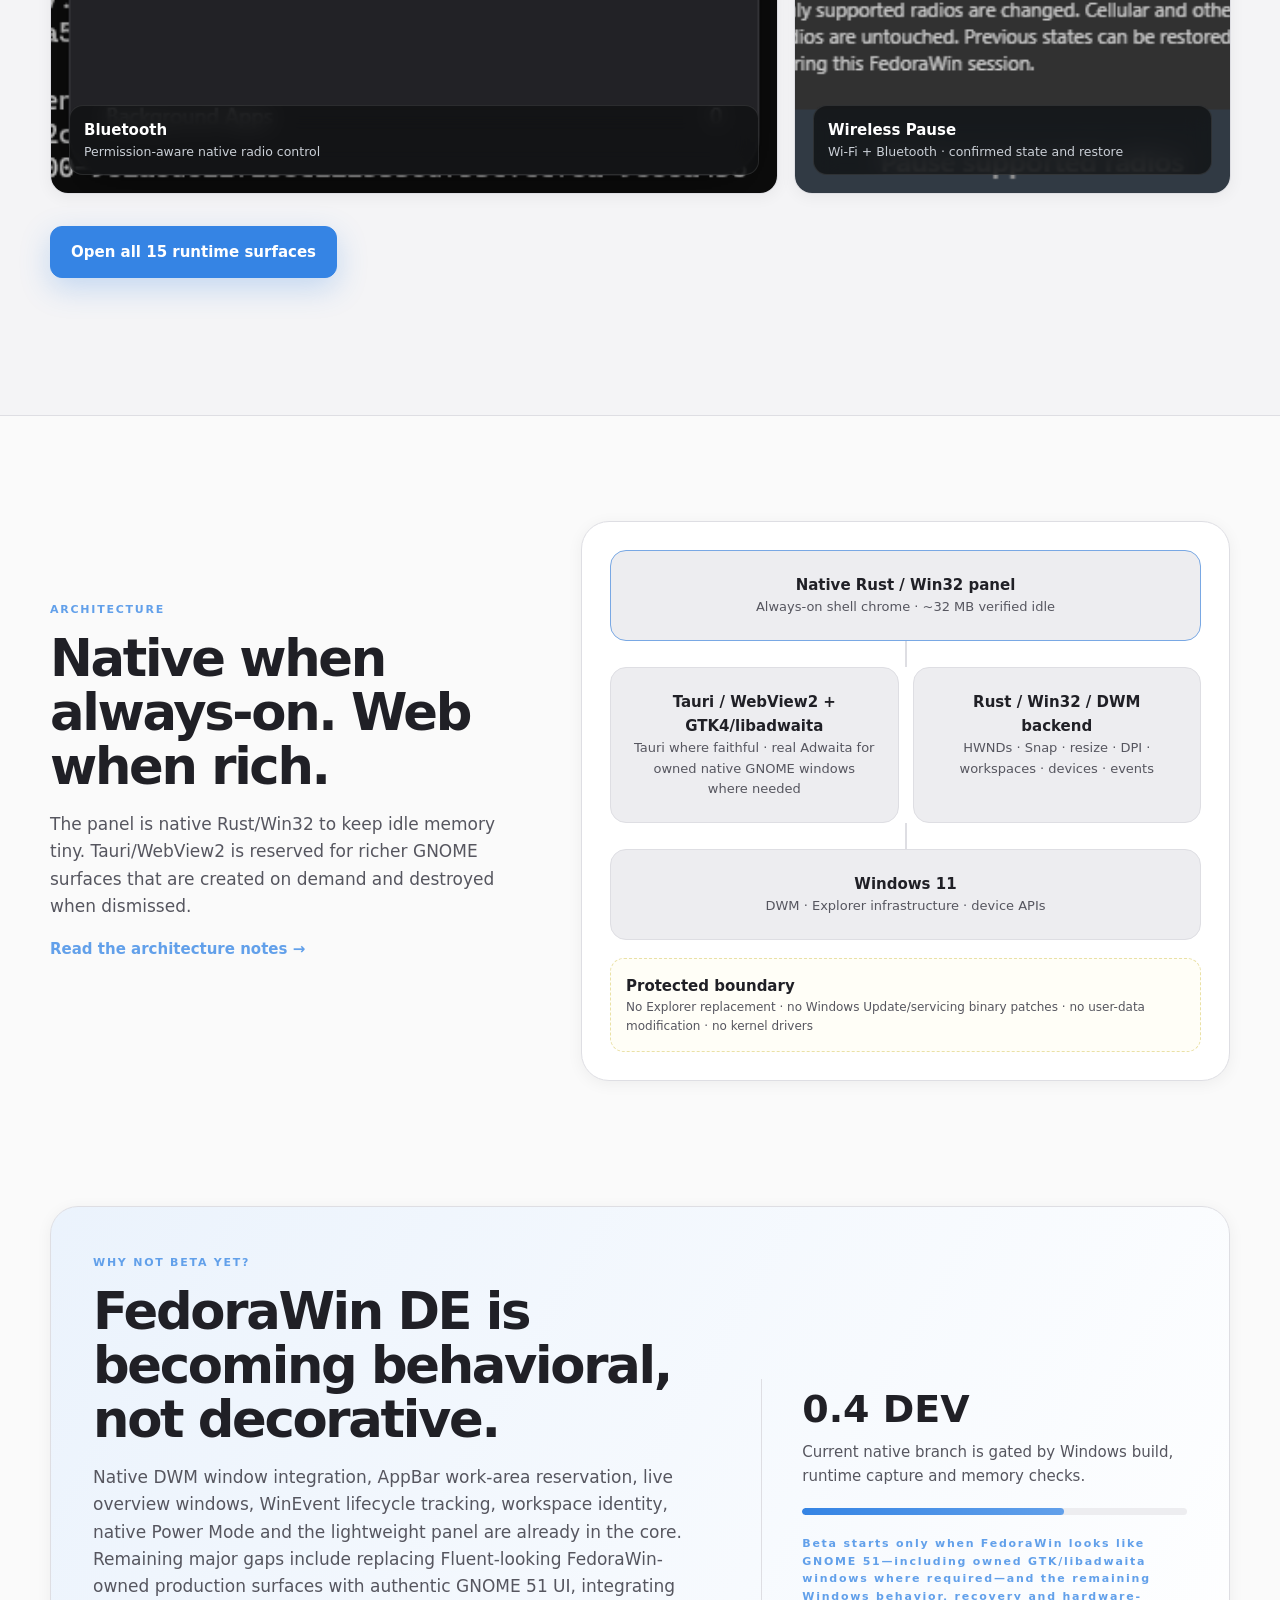
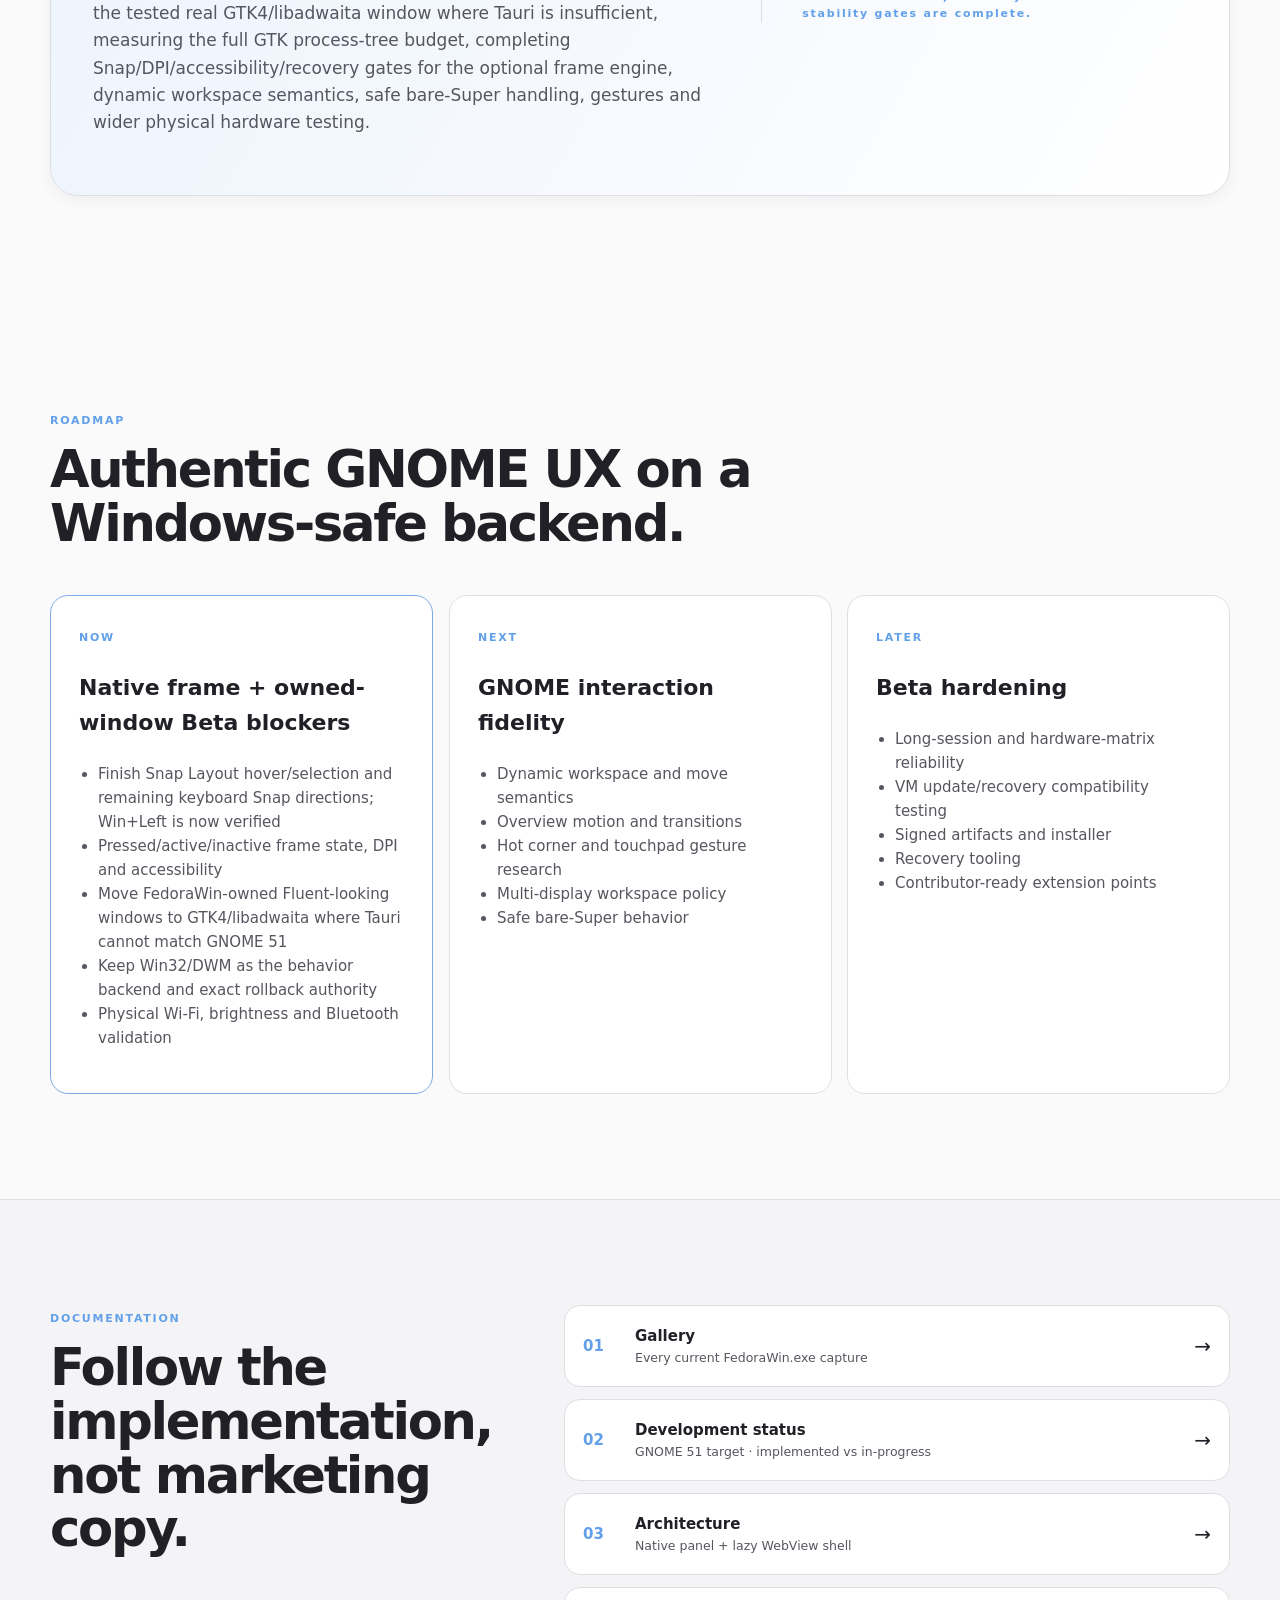
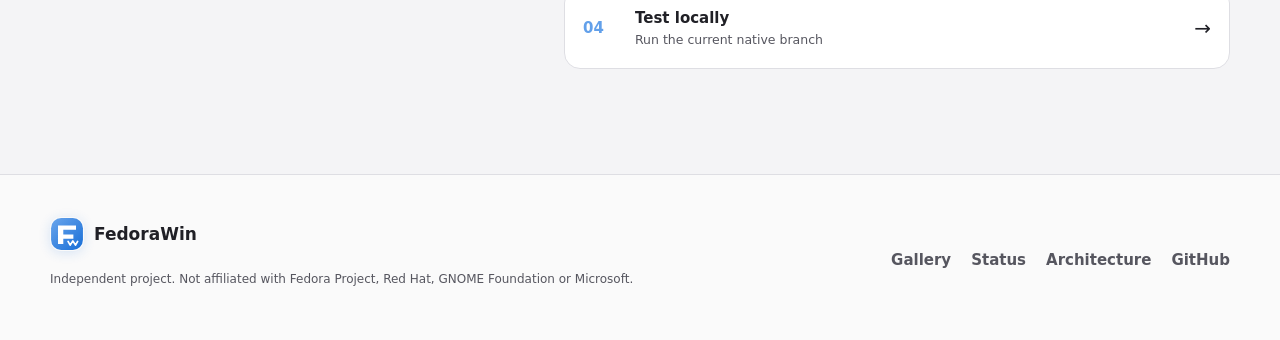
==== commit 58caaf00: "docs(site): promote verified Win+Left Snap milestone" ====
--- a/docs/index.html
+++ b/docs/index.html
@@ -25,9 +25,9 @@
 <div class="hero-shot reveal delay"><div class="window"><div class="capture-label"><span><i aria-hidden="true"></i> FedoraWin.exe · verified Windows capture</span><a href="https://github.com/Rayeen13/FedoraWin/actions/runs/36254554808" rel="noreferrer" target="_blank">Inspect CI ↗</a></div><img data-runtime-shot="desktop" src="./assets/runtime/desktop.png" alt="FedoraWin desktop captured from the real executable with GNOME 51 Roundhex wallpaper"></div><nav class="hero-dock" aria-label="Quick website navigation"><a href="./index.html" aria-label="FedoraWin home" title="Home"><img src="./assets/fedorawin-logo.svg" alt="" width="29" height="29"></a><a href="./gallery.html" aria-label="Gallery" title="Gallery">▣</a><a href="./docs.html" aria-label="Documentation" title="Docs">▤</a><a href="./status.html" aria-label="Development status" title="Status">◉</a></nav><div class="float-card fc-one"><b>Current target</b><small>GNOME 51 · 6×4 app grid</small></div><div class="float-card fc-two"><b>FedoraWin Shell</b><small>Rust · Win32 · DWM</small></div></div>
 </div></section>
 
-<section class="strip"><div class="wrap strip-grid"><div><b>Active native branch</b><span>dev/gnome-native-20260914 · latest fully green baseline c938054 · real FedoraWin.exe captures</span></div><div><b>Memory budget</b><span>33 MB sampled median/peak · 300 MB hard CI ceiling</span></div><div><b>Safety boundary</b><span>Explorer kept alive · no Windows Update/servicing binary patching · no user-data modification</span></div></div></section>
+<section class="strip"><div class="wrap strip-grid"><div><b>Active native branch</b><span>dev/gnome-native-20260914 · Win+Left Snap gate merged as 806fb41 · real FedoraWin.exe captures</span></div><div><b>Memory budget</b><span>33 MB sampled median/peak · 300 MB hard CI ceiling</span></div><div><b>Safety boundary</b><span>Explorer kept alive · no Windows Update/servicing binary patching · no user-data modification</span></div></div></section>
 
-<section class="release-evidence" aria-labelledby="release-evidence-title"><div class="wrap release-evidence__grid"><div><small>SEPTEMBER 29 · WINDOWS VERIFIED</small><h2 id="release-evidence-title">Native shell, recovery and frame baseline are green.</h2><p>Latest fully verified native baseline <a href="https://github.com/Rayeen13/FedoraWin/commit/c938054aca1d630afe0a68611712294d6e1b8665"><code>c938054</code></a>. This remains a pre-beta development milestone: authentic GNOME 51 owned-window integration and additional frame/hardware gates are still required.</p></div><div class="release-evidence__facts"><a href="https://github.com/Rayeen13/FedoraWin/actions/runs/36559926316"><b>Windows CI passed ↗</b><span>Release build · recovery · memory · runtime capture</span></a><a href="./status.html#memory"><b>33 MB sampled idle</b><span>33 MB sampled peak · 300 MB hard gate</span></a><a href="./status.html#latest"><b>Explorer stays intact</b><span>Shutdown + Explorer-restart continuity verified</span></a><a href="./frame-engine.html"><b>Native frame proof ↗</b><span>Hover · controls · exact rollback; caption menu advancing</span></a></div></div></section>
+<section class="release-evidence" aria-labelledby="release-evidence-title"><div class="wrap release-evidence__grid"><div><small>SEPTEMBER 30 · WINDOWS VERIFIED</small><h2 id="release-evidence-title">Native GNOME frame now preserves real Windows Snap.</h2><p>PR <a href="https://github.com/Rayeen13/FedoraWin/pull/8">#8</a> tested source <code>77916be</code>, passed the native-frame proof and full Windows CI, and merged to the active native branch as <a href="https://github.com/Rayeen13/FedoraWin/commit/806fb41eae908782c6234e29c383d96fea8cca6e"><code>806fb41</code></a>. FedoraWin remains pre-beta because authentic owned-window GTK4/libadwaita integration and additional frame/hardware gates are still required.</p></div><div class="release-evidence__facts"><a href="https://github.com/Rayeen13/FedoraWin/actions/runs/36741954739"><b>Windows CI passed ↗</b><span>Release build · recovery · memory · runtime capture</span></a><a href="./status.html#memory"><b>33 MB sampled idle</b><span>33 MB sampled peak · 300 MB hard gate</span></a><a href="./status.html#latest"><b>Win+Left Snap passed</b><span>Real HWND bounds changed · full WINDOWPLACEMENT restored</span></a><a href="https://github.com/Rayeen13/FedoraWin/actions/runs/36741954788"><b>Native frame proof ↗</b><span>Context menu · hover · Snap · exact rollback</span></a></div></div></section>
 
 <section class="section" id="features"><div class="wrap"><div class="heading reveal"><small>CURRENT 0.4.0-DEV · GNOME 51</small><h2>What is actually working now.</h2><p>The site tracks the current native development branch and keeps implemented behavior separate from planned shell work.</p></div>
 <div class="cards">
@@ -59,7 +59,7 @@
 <section class="section alpha"><div class="wrap alpha-box reveal"><div><small>WHY NOT BETA YET?</small><h2>FedoraWin DE is becoming behavioral, not decorative.</h2><p>Native DWM window integration, AppBar work-area reservation, live overview windows, WinEvent lifecycle tracking, workspace identity, native Power Mode and the lightweight panel are already in the core. Remaining major gaps include replacing Fluent-looking FedoraWin-owned production surfaces with authentic GNOME 51 UI, integrating the tested real GTK4/libadwaita window where Tauri is insufficient, measuring the full GTK process-tree budget, completing Snap/DPI/accessibility/recovery gates for the <a href="./frame-engine.html">optional frame engine</a>, dynamic workspace semantics, safe bare-Super handling, gestures and wider physical hardware testing.</p></div><div class="alpha-status"><b>0.4 DEV</b><span>Current native branch is gated by Windows build, runtime capture and memory checks.</span><div class="meter"><i></i></div><small>Beta starts only when FedoraWin looks like GNOME 51—including owned GTK/libadwaita windows where required—and the remaining Windows behavior, recovery and hardware-stability gates are complete.</small></div></div></section>
 
 <section class="section" id="roadmap"><div class="wrap"><div class="heading reveal"><small>ROADMAP</small><h2>Authentic GNOME UX on a Windows-safe backend.</h2></div>
-<div class="roadmap"><article class="road current reveal"><small>NOW</small><h3>Native frame + owned-window Beta blockers</h3><ul><li>Win+Arrow and Snap Layout behavior on the GNOME frame</li><li>Pressed/active/inactive frame state, DPI and accessibility</li><li>Move FedoraWin-owned Fluent-looking windows to GTK4/libadwaita where Tauri cannot match GNOME 51</li><li>Keep Win32/DWM as the behavior backend and exact rollback authority</li><li>Physical Wi-Fi, brightness and Bluetooth validation</li></ul></article>
+<div class="roadmap"><article class="road current reveal"><small>NOW</small><h3>Native frame + owned-window Beta blockers</h3><ul><li>Finish Snap Layout hover/selection and remaining keyboard Snap directions; Win+Left is now verified</li><li>Pressed/active/inactive frame state, DPI and accessibility</li><li>Move FedoraWin-owned Fluent-looking windows to GTK4/libadwaita where Tauri cannot match GNOME 51</li><li>Keep Win32/DWM as the behavior backend and exact rollback authority</li><li>Physical Wi-Fi, brightness and Bluetooth validation</li></ul></article>
 <article class="road reveal"><small>NEXT</small><h3>GNOME interaction fidelity</h3><ul><li>Dynamic workspace and move semantics</li><li>Overview motion and transitions</li><li>Hot corner and touchpad gesture research</li><li>Multi-display workspace policy</li><li>Safe bare-Super behavior</li></ul></article>
 <article class="road reveal"><small>LATER</small><h3>Beta hardening</h3><ul><li>Long-session and hardware-matrix reliability</li><li>VM update/recovery compatibility testing</li><li>Signed artifacts and installer</li><li>Recovery tooling</li><li>Contributor-ready extension points</li></ul></article></div>
 </div></section>
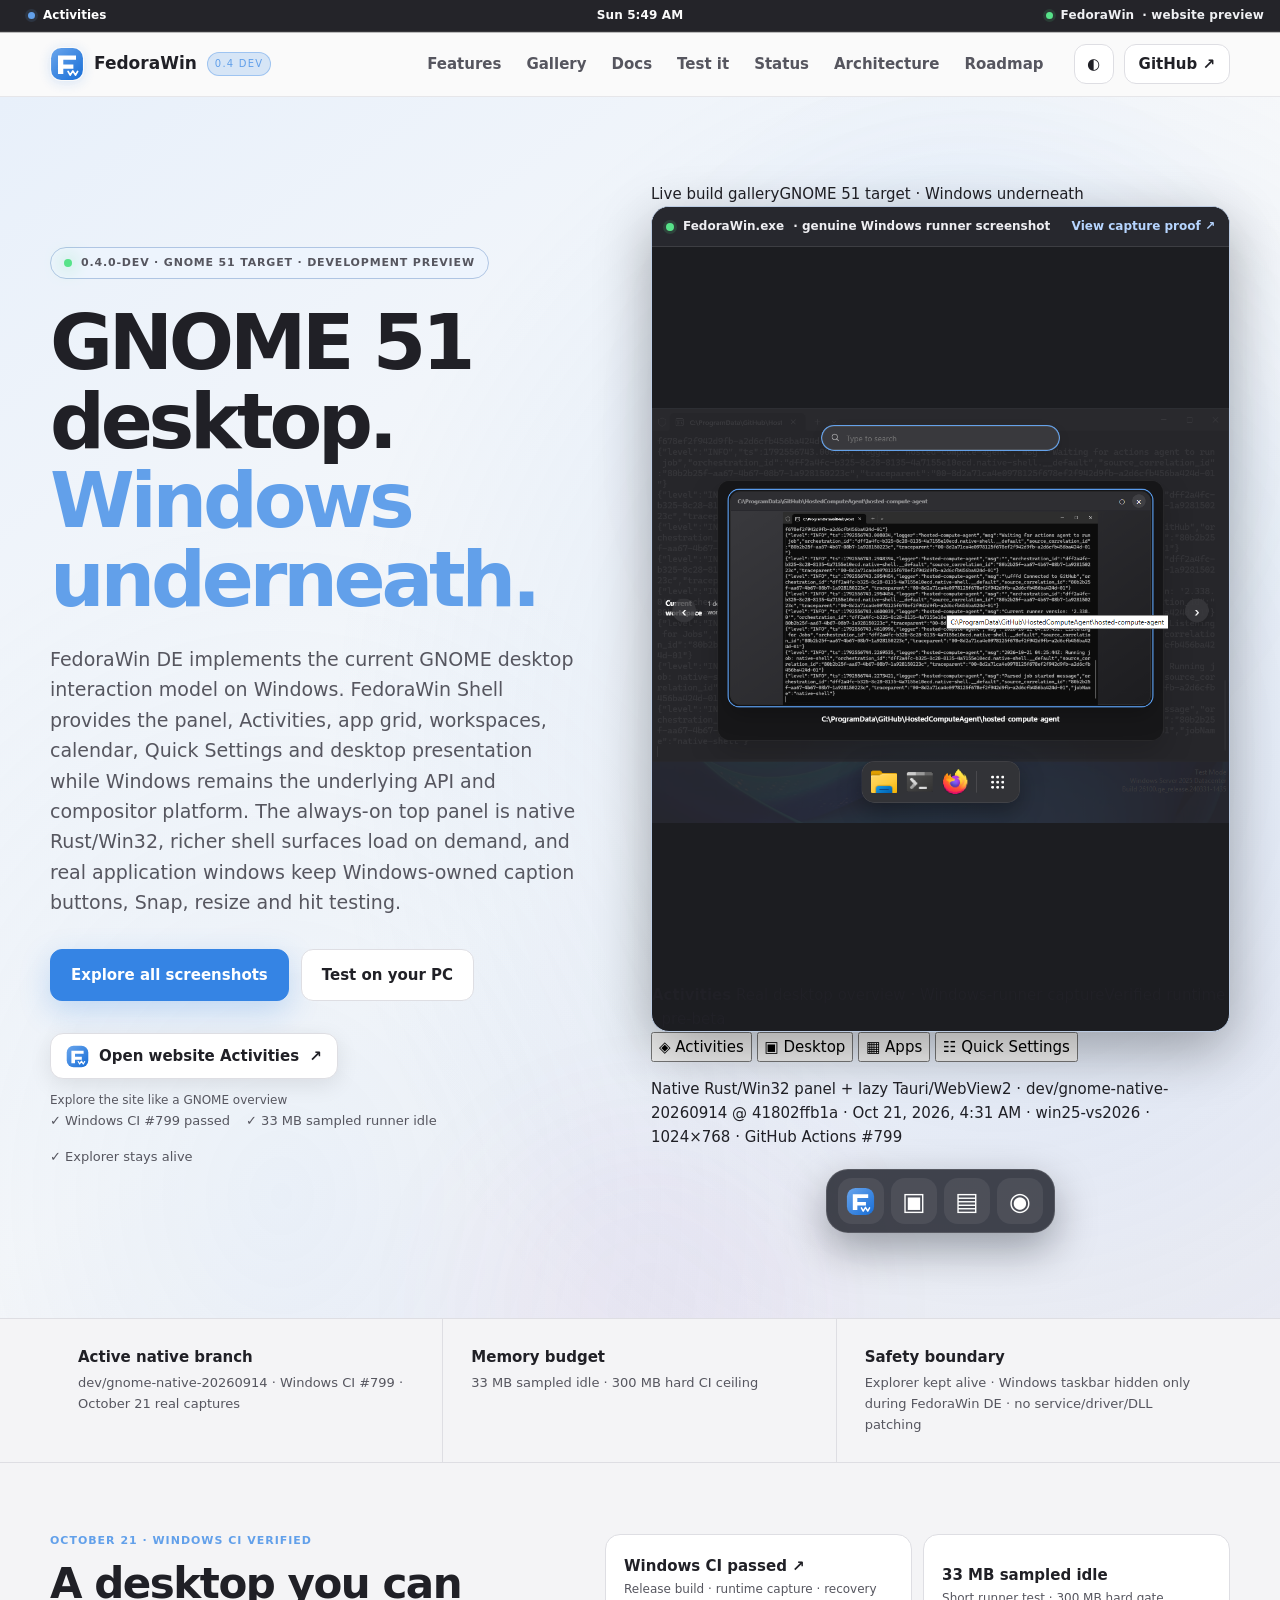
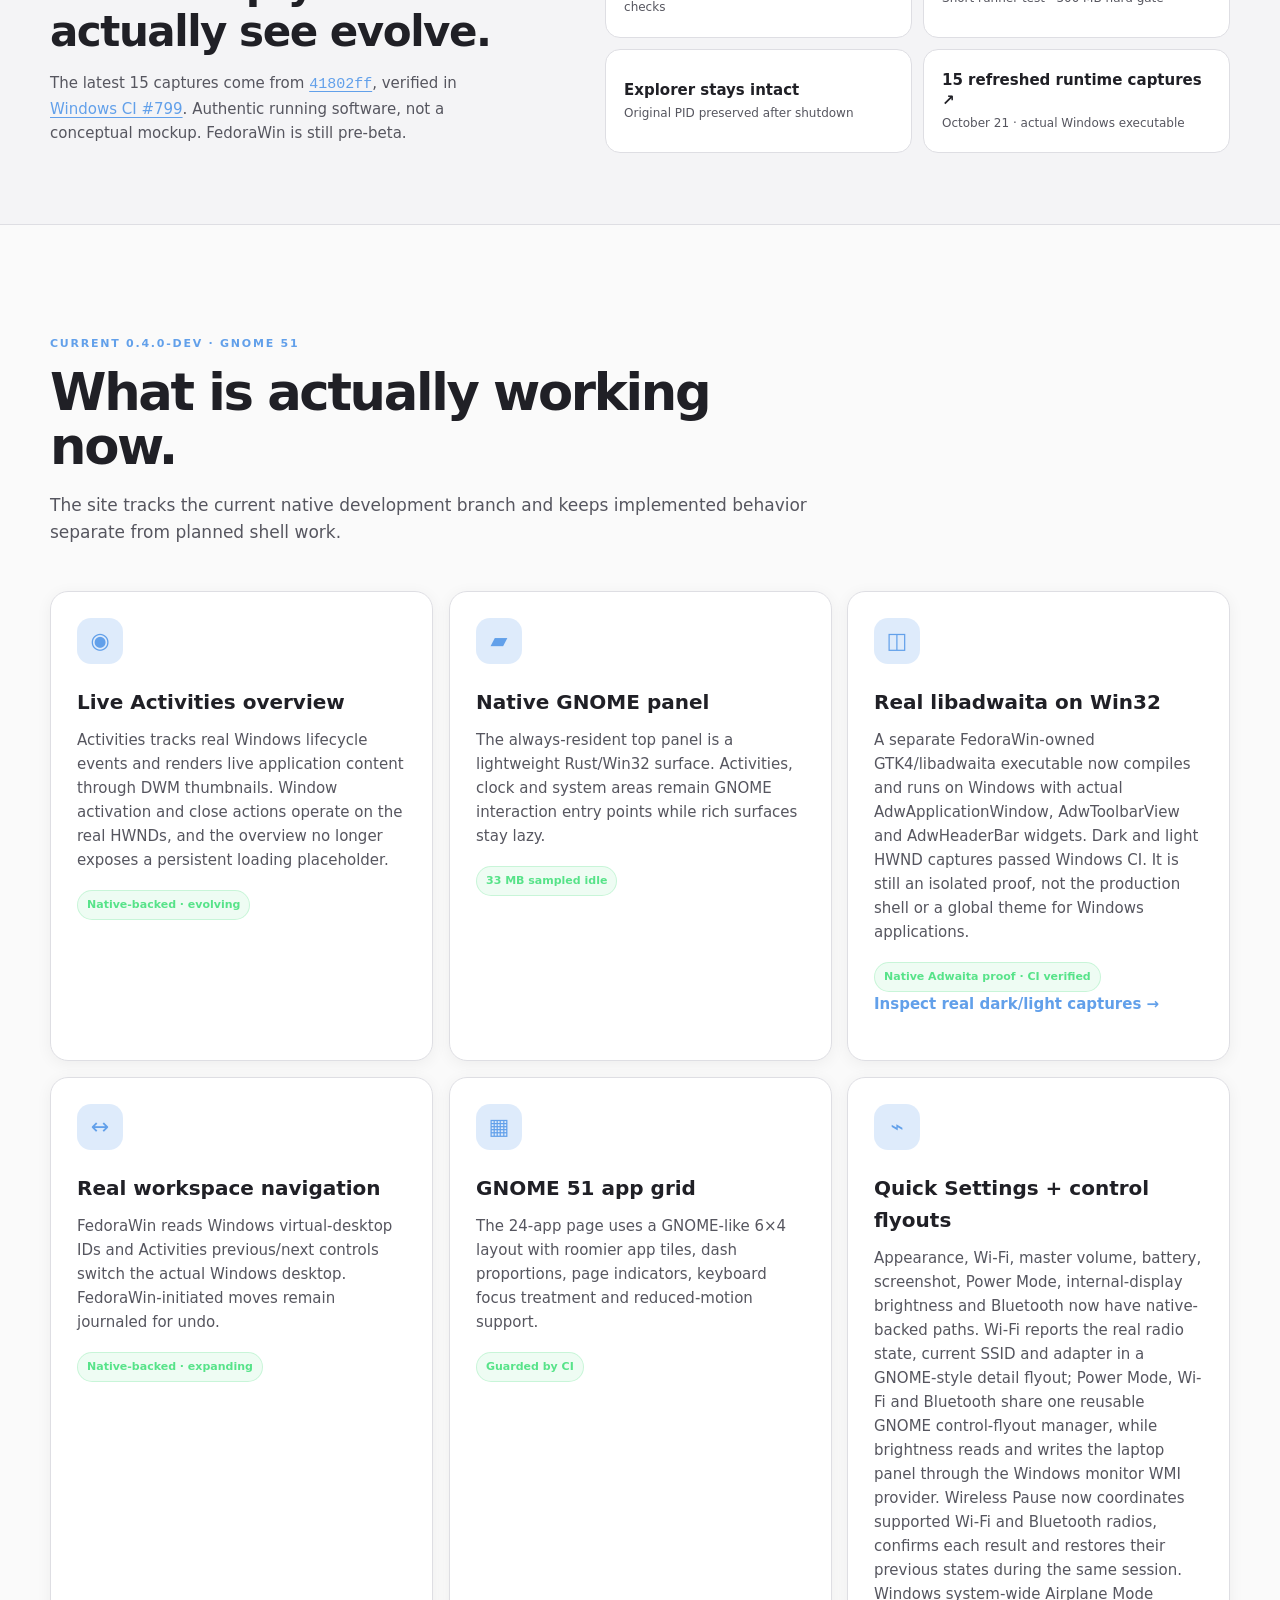
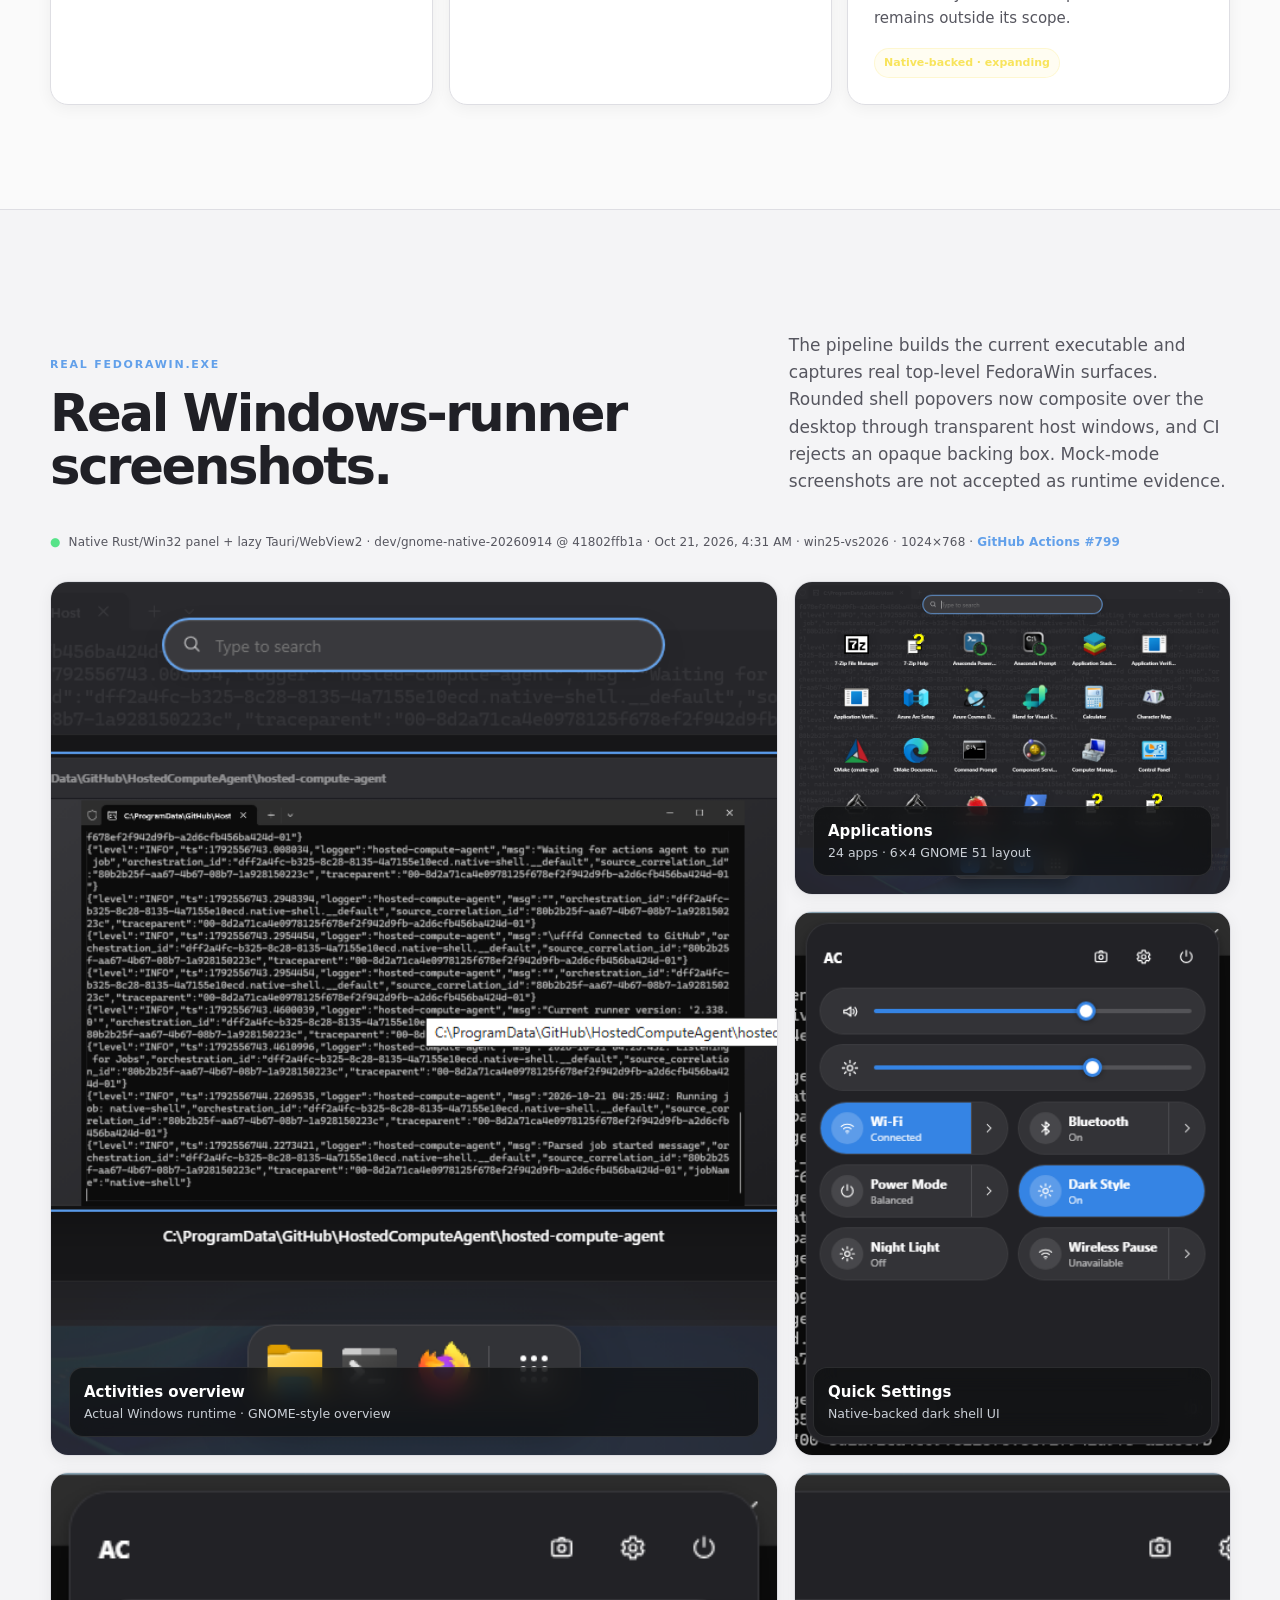
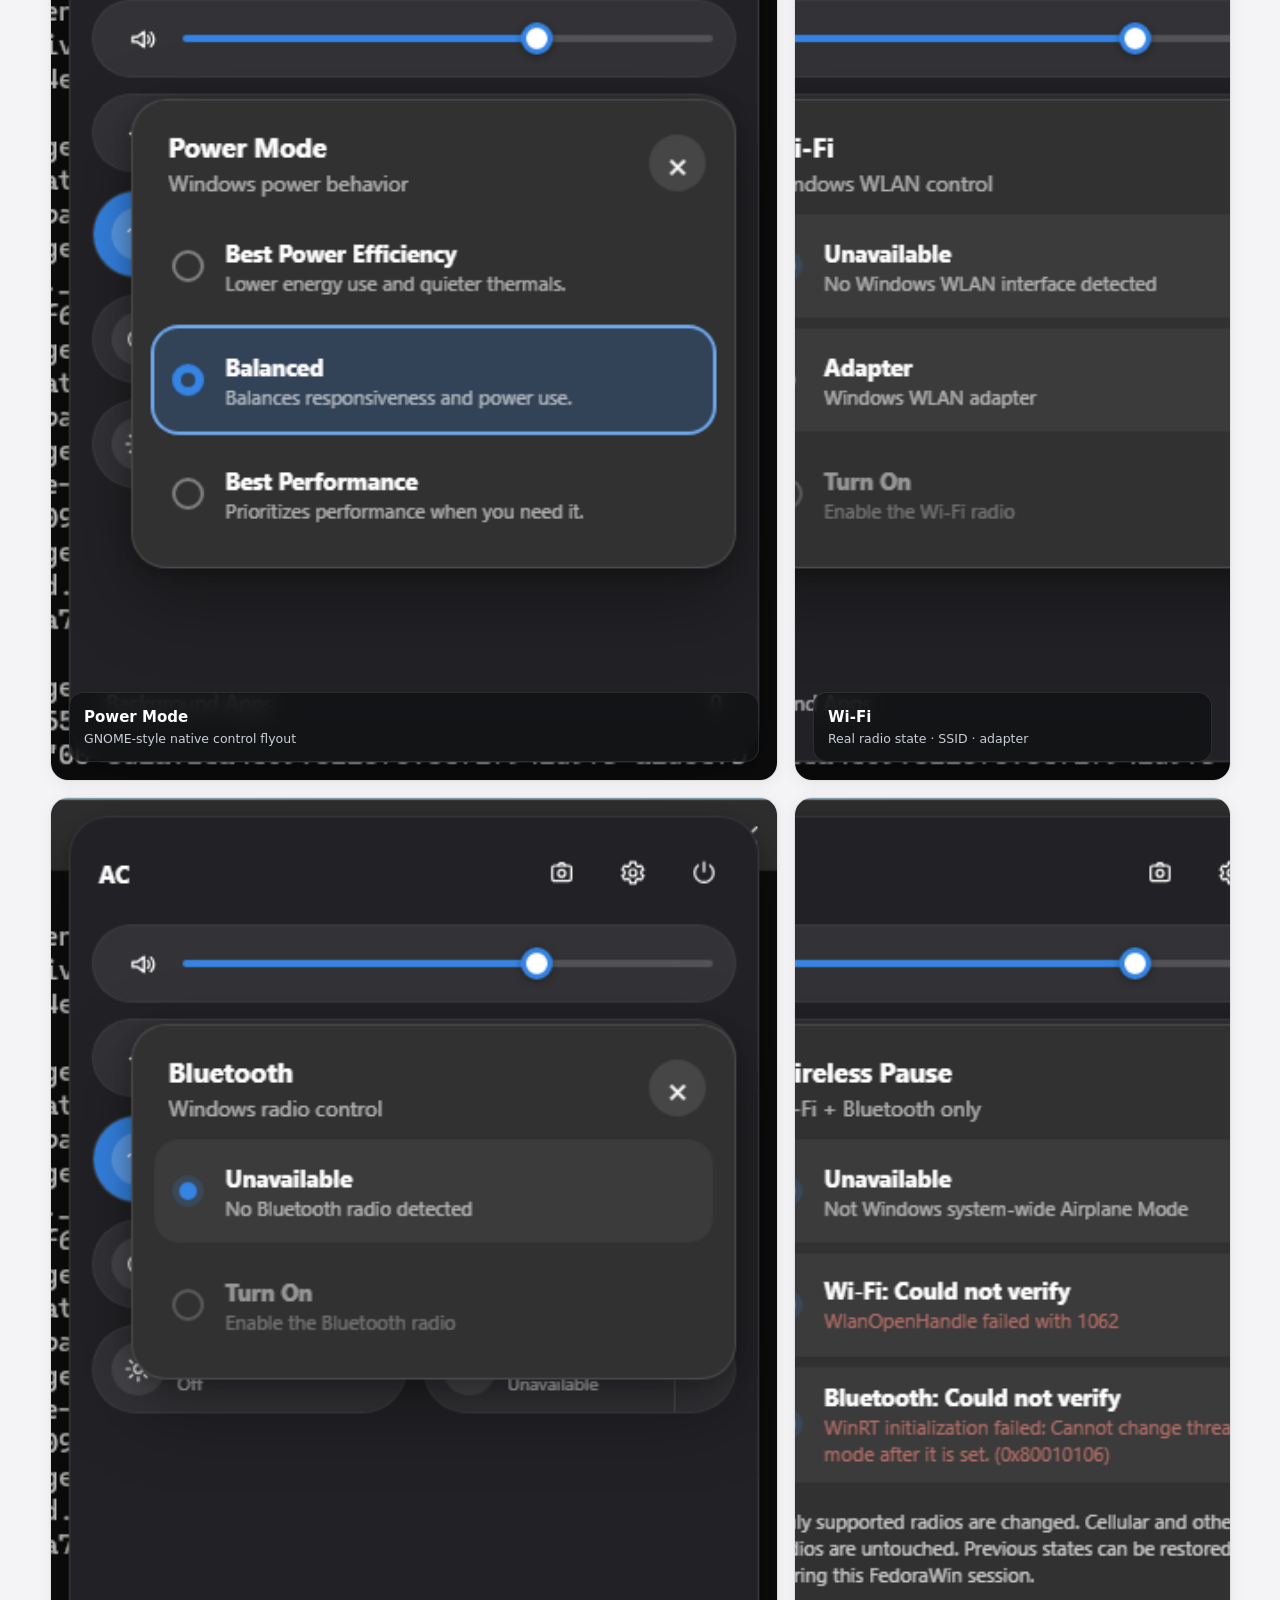
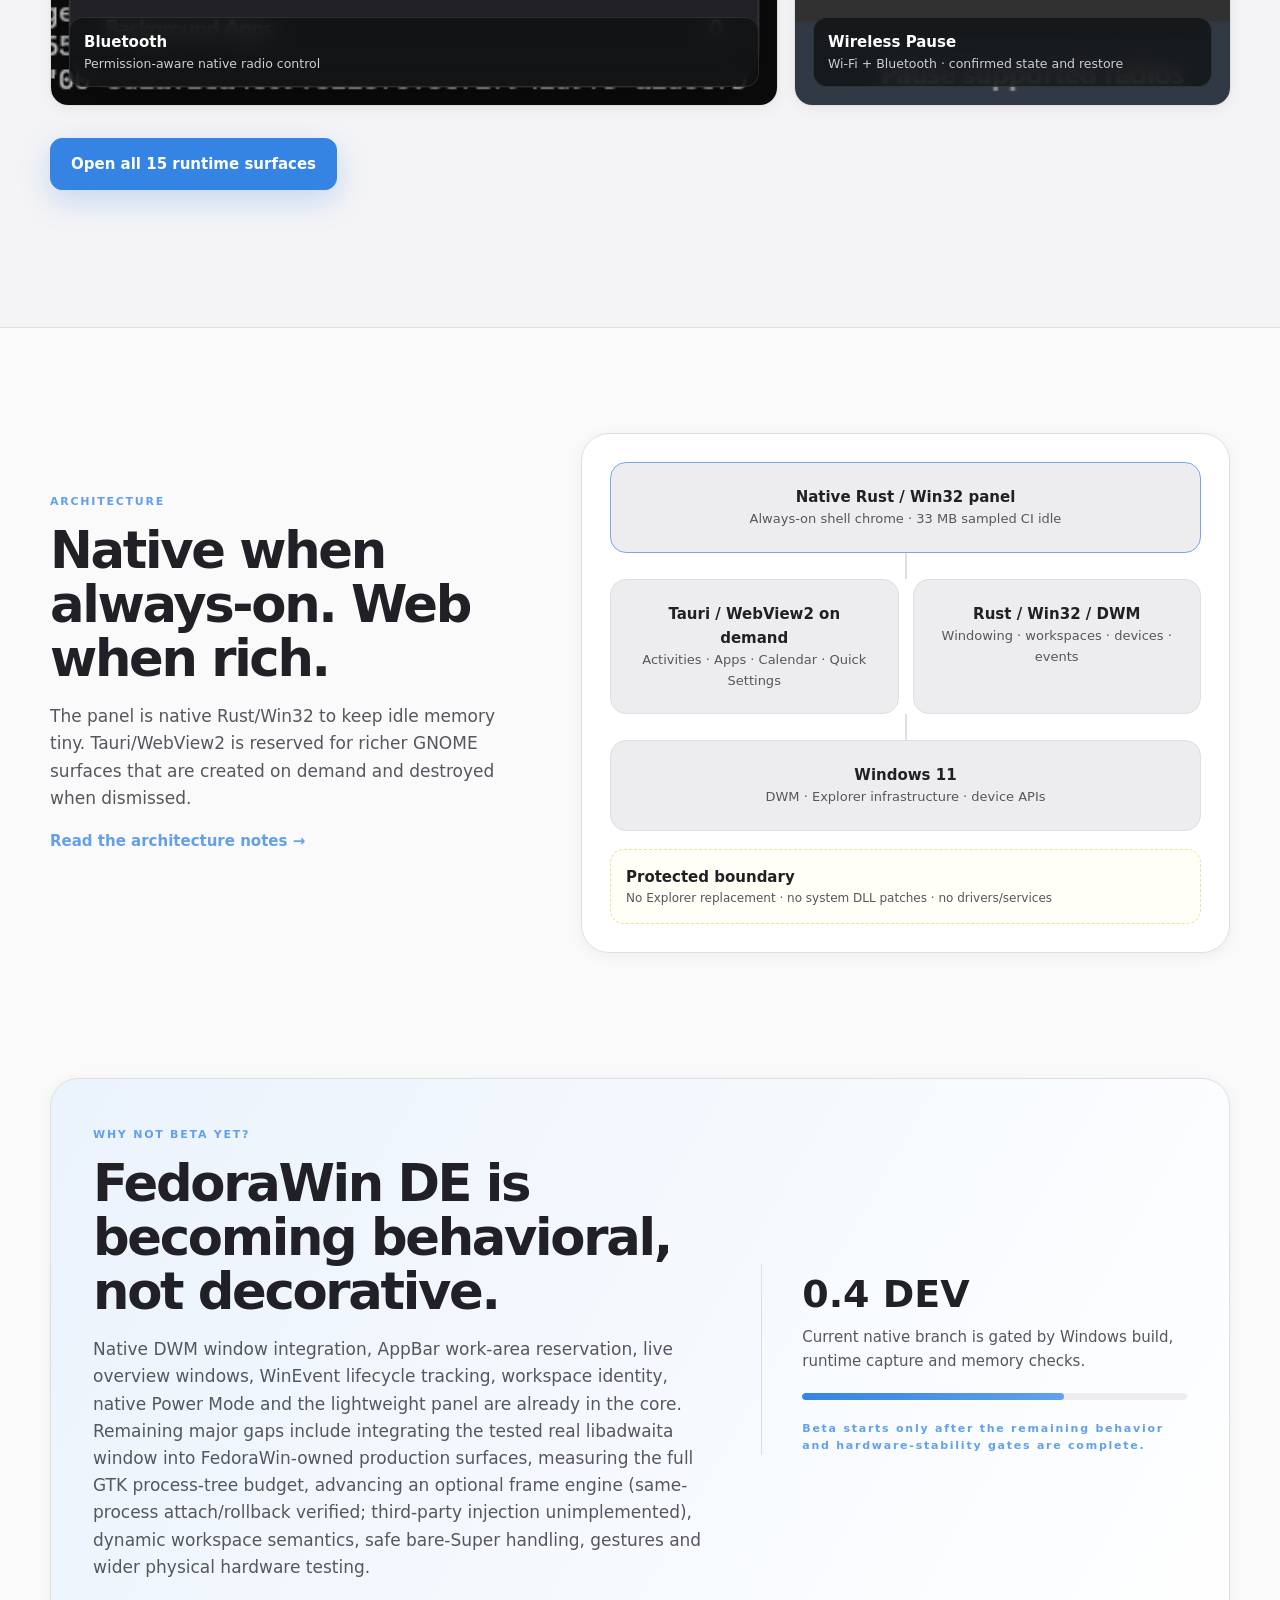
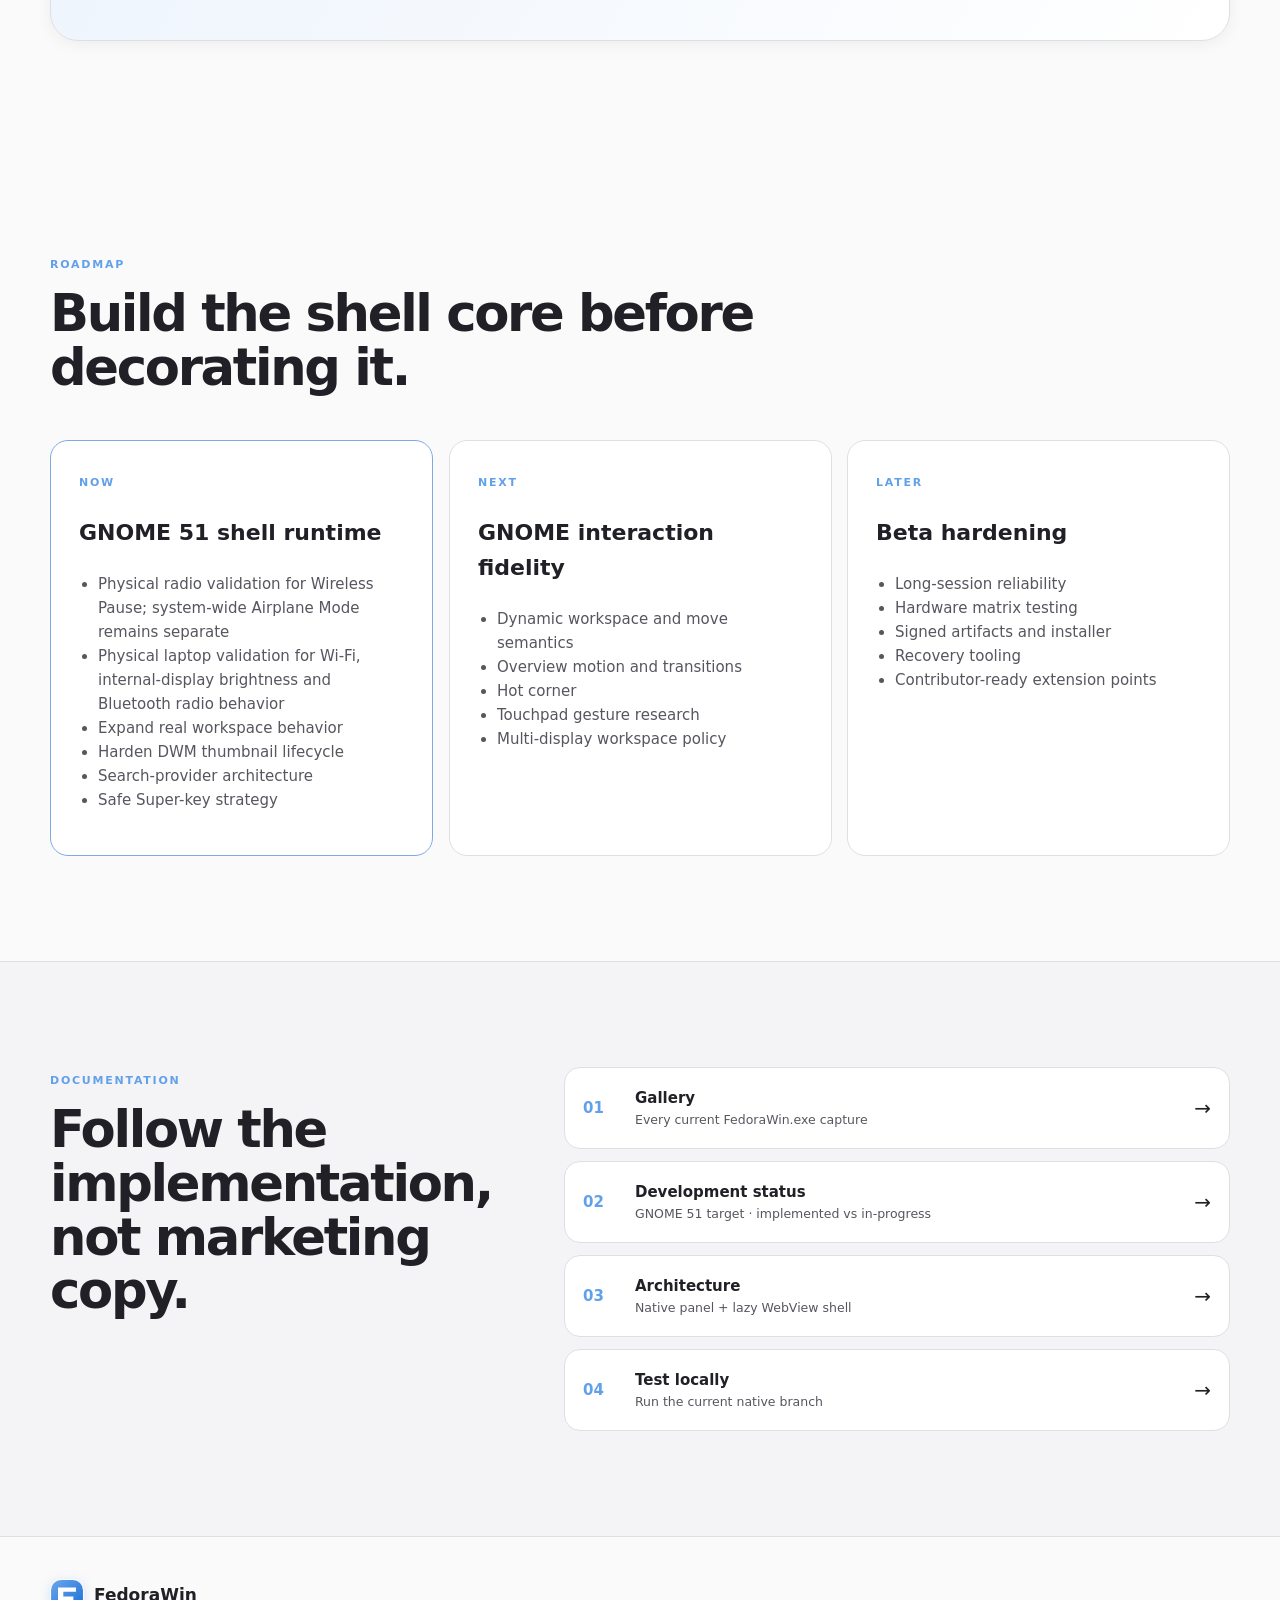
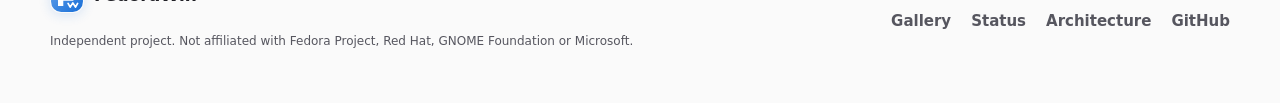
==== commit c8bc3ea1: "feat(site): redesign home showcase around verified GNOME 51 runtime captures" ====
--- a/docs/index.html
+++ b/docs/index.html
@@ -3,9 +3,9 @@
 <head>
 <meta charset="utf-8"><meta name="viewport" content="width=device-width,initial-scale=1">
 <meta name="theme-color" content="#15171a"><meta name="color-scheme" content="dark light">
-<meta name="description" content="FedoraWin DE brings the GNOME 51 desktop interaction model to Windows using Tauri where practical, Rust/Win32 as the backend driver, GTK4/libadwaita for FedoraWin-owned native GNOME windows where needed, and reversible Windows integration.">
+<meta name="description" content="FedoraWin DE brings the current GNOME 51 desktop interaction model to Windows with a native Rust/Win32 panel, reversible DWM integration and lazy Tauri/WebView2 shell surfaces.">
 <link rel="canonical" href="https://rayeen13.github.io/FedoraWin/"><link rel="icon" href="./assets/favicon.svg" type="image/svg+xml">
-<meta property="og:title" content="FedoraWin — GNOME 51 desktop for Windows"><meta property="og:description" content="A GNOME 51 desktop implementation for Windows with a 33 MB verified sampled idle baseline and a real GTK4/libadwaita native-window proof."><meta property="og:type" content="website"><meta property="og:url" content="https://rayeen13.github.io/FedoraWin/"><meta property="og:image" content="https://rayeen13.github.io/FedoraWin/assets/runtime/desktop.png">
+<meta property="og:title" content="FedoraWin — GNOME 51 desktop for Windows"><meta property="og:description" content="Real FedoraWin desktop captures, a native Rust/Win32 panel and GNOME 51-inspired interactions on Windows. Pre-beta, with a 33 MB sampled CI idle baseline."><meta property="og:type" content="website"><meta property="og:url" content="https://rayeen13.github.io/FedoraWin/"><meta property="og:image" content="https://rayeen13.github.io/FedoraWin/assets/runtime/desktop.png">
 <title>FedoraWin — GNOME 51 desktop for Windows</title><link rel="stylesheet" href="./styles.css">
 </head><body>
 <a class="skip" href="#main">Skip to content</a>
@@ -17,23 +17,40 @@
 
 <main id="main">
 <section class="hero" id="top"><div class="orb one"></div><div class="orb two"></div><div class="wrap hero-grid">
-<div class="hero-copy reveal"><div class="eyebrow"><i></i> 0.4.0-dev · GNOME 51 target · FedoraWin DE pre-beta</div><h1>GNOME 51 desktop.<br><span>Windows underneath.</span></h1>
-<p>FedoraWin DE implements the current GNOME desktop interaction model on Windows. FedoraWin Shell provides the panel, Activities, app grid, workspaces, calendar, Quick Settings and desktop presentation while Windows remains the underlying API and compositor platform. The always-on top panel is native Rust/Win32. Richer surfaces use Tauri when it can stay GNOME-faithful and real GTK4/libadwaita where authentic FedoraWin-owned windows require it; Win32 remains the backend authority for real application behavior, Snap, resize, DPI and hit testing.</p>
-<div class="cta"><a class="btn primary" href="./gallery.html">See the live Gallery</a><a class="btn ghost" href="./getting-started.html">Test on your PC</a></div>
+<div class="hero-copy reveal"><div class="eyebrow"><i></i> 0.4.0-dev · GNOME 51 target · development preview</div><h1>GNOME 51 desktop.<br><span>Windows underneath.</span></h1>
+<p>FedoraWin DE implements the current GNOME desktop interaction model on Windows. FedoraWin Shell provides the panel, Activities, app grid, workspaces, calendar, Quick Settings and desktop presentation while Windows remains the underlying API and compositor platform. The always-on top panel is native Rust/Win32, richer shell surfaces load on demand, and real application windows keep Windows-owned caption buttons, Snap, resize and hit testing.</p>
+<div class="cta"><a class="btn primary" href="./gallery.html">Explore all screenshots</a><a class="btn ghost" href="./getting-started.html">Test on your PC</a></div>
 <div class="hero-actions"><button type="button" class="hero-actions__overview" id="heroActivities"><img src="./assets/fedorawin-logo.svg" alt="" width="23" height="23"> Open website Activities <span aria-hidden="true">↗</span></button><span class="hero-actions__hint">Explore the site like a GNOME overview</span></div>
-<div class="proof"><span>✓ Windows CI #592 passed</span><span>✓ 32 MB sampled runner idle</span><span>✓ Explorer stays alive</span></div></div>
-<div class="hero-shot reveal delay"><div class="window"><div class="capture-label"><span><i aria-hidden="true"></i> FedoraWin.exe · verified Windows capture</span><a href="https://github.com/Rayeen13/FedoraWin/actions/runs/36254554808" rel="noreferrer" target="_blank">Inspect CI ↗</a></div><img data-runtime-shot="desktop" src="./assets/runtime/desktop.png" alt="FedoraWin desktop captured from the real executable with GNOME 51 Roundhex wallpaper"></div><nav class="hero-dock" aria-label="Quick website navigation"><a href="./index.html" aria-label="FedoraWin home" title="Home"><img src="./assets/fedorawin-logo.svg" alt="" width="29" height="29"></a><a href="./gallery.html" aria-label="Gallery" title="Gallery">▣</a><a href="./docs.html" aria-label="Documentation" title="Docs">▤</a><a href="./status.html" aria-label="Development status" title="Status">◉</a></nav><div class="float-card fc-one"><b>Current target</b><small>GNOME 51 · 6×4 app grid</small></div><div class="float-card fc-two"><b>FedoraWin Shell</b><small>Rust · Win32 · DWM</small></div></div>
+<div class="proof"><span>✓ Windows CI #799 passed</span><span>✓ 33 MB sampled runner idle</span><span>✓ Explorer stays alive</span></div></div>
+<div class="hero-shot reveal delay">
+<div class="desktop-demo" aria-label="FedoraWin executable screenshot showcase">
+  <div class="desktop-demo__top"><span class="desktop-demo__identity"><span class="desktop-demo__led" aria-hidden="true"></span> Live build gallery</span><span>GNOME 51 target <span class="desktop-demo__separator" aria-hidden="true">·</span> Windows underneath</span></div>
+  <div class="window desktop-demo__window" data-hero-stage data-view="activities">
+    <div class="capture-label"><span><i aria-hidden="true"></i> FedoraWin.exe <span class="capture-label__extra">· genuine Windows runner screenshot</span></span><a data-ci-run-link href="https://github.com/Rayeen13/FedoraWin/actions/runs/39543976926" rel="noreferrer" target="_blank">View capture proof ↗</a></div>
+    <div class="desktop-demo__screen"><img data-hero-preview data-runtime-shot="activities" src="./assets/runtime/activities.png" alt="Actual FedoraWin Activities overview captured on the Windows CI runner" width="1024" height="736"></div>
+    <div class="desktop-demo__footer"><span><span class="desktop-demo__live-dot"></span> <strong data-hero-title>Activities</strong> <span data-hero-detail>Real desktop overview · Windows-runner capture</span></span><span class="desktop-demo__verified">Verified runtime · pre-beta</span></div>
+  </div>
+  <div class="desktop-demo__switcher" role="group" aria-label="Choose a real FedoraWin screenshot">
+    <button type="button" class="desktop-demo__tab is-active" data-hero-screenshot="activities" data-hero-alt="FedoraWin Activities overview captured from the real executable" data-hero-title="Activities" data-hero-detail="Live windows and workspaces" aria-pressed="true"><span aria-hidden="true">◈</span> Activities</button>
+    <button type="button" class="desktop-demo__tab" data-hero-screenshot="desktop" data-hero-alt="FedoraWin desktop with native top panel and GNOME Roundhex wallpaper" data-hero-title="Desktop" data-hero-detail="Native panel · real desktop" aria-pressed="false"><span aria-hidden="true">▣</span> Desktop</button>
+    <button type="button" class="desktop-demo__tab" data-hero-screenshot="apps" data-hero-alt="FedoraWin 6 by 4 app grid captured from the real executable" data-hero-title="App grid" data-hero-detail="Applications · real capture" aria-pressed="false"><span aria-hidden="true">▦</span> Apps</button>
+    <button type="button" class="desktop-demo__tab" data-hero-screenshot="quick_settings_dark" data-hero-alt="FedoraWin native-backed Quick Settings in dark mode captured on Windows" data-hero-title="Quick Settings" data-hero-detail="Dark shell controls · real capture" aria-pressed="false"><span aria-hidden="true">☷</span> Quick Settings</button>
+  </div>
+  <p class="desktop-demo__provenance" data-ci-provenance>Real FedoraWin runtime · captured on Windows CI · source and timestamp verified</p>
+  <nav class="hero-dock" aria-label="Website shortcuts"><a href="./index.html" aria-label="Website home" title="Home"><img src="./assets/fedorawin-logo.svg" alt="" width="29" height="29"></a><a href="./gallery.html" aria-label="Screenshot gallery" title="Gallery">▣</a><a href="./docs.html" aria-label="Documentation" title="Docs">▤</a><a href="./status.html" aria-label="Development status" title="Status">◉</a></nav>
+</div>
+</div>
 </div></section>
 
-<section class="strip"><div class="wrap strip-grid"><div><b>Active native branch</b><span>dev/gnome-native-20260914 · Win+Left Snap gate merged as 806fb41 · real FedoraWin.exe captures</span></div><div><b>Memory budget</b><span>33 MB sampled median/peak · 300 MB hard CI ceiling</span></div><div><b>Safety boundary</b><span>Explorer kept alive · no Windows Update/servicing binary patching · no user-data modification</span></div></div></section>
+<section class="strip"><div class="wrap strip-grid"><div><b>Active native branch</b><span>dev/gnome-native-20260914 · Windows CI #799 · October 21 real captures</span></div><div><b>Memory budget</b><span>33 MB sampled idle · 300 MB hard CI ceiling</span></div><div><b>Safety boundary</b><span>Explorer kept alive · Windows taskbar hidden only during FedoraWin DE · no service/driver/DLL patching</span></div></div></section>
 
-<section class="release-evidence" aria-labelledby="release-evidence-title"><div class="wrap release-evidence__grid"><div><small>SEPTEMBER 30 · WINDOWS VERIFIED</small><h2 id="release-evidence-title">Native GNOME frame now preserves real Windows Snap.</h2><p>PR <a href="https://github.com/Rayeen13/FedoraWin/pull/8">#8</a> tested source <code>77916be</code>, passed the native-frame proof and full Windows CI, and merged to the active native branch as <a href="https://github.com/Rayeen13/FedoraWin/commit/806fb41eae908782c6234e29c383d96fea8cca6e"><code>806fb41</code></a>. FedoraWin remains pre-beta because authentic owned-window GTK4/libadwaita integration and additional frame/hardware gates are still required.</p></div><div class="release-evidence__facts"><a href="https://github.com/Rayeen13/FedoraWin/actions/runs/36741954739"><b>Windows CI passed ↗</b><span>Release build · recovery · memory · runtime capture</span></a><a href="./status.html#memory"><b>33 MB sampled idle</b><span>33 MB sampled peak · 300 MB hard gate</span></a><a href="./status.html#latest"><b>Win+Left Snap passed</b><span>Real HWND bounds changed · full WINDOWPLACEMENT restored</span></a><a href="https://github.com/Rayeen13/FedoraWin/actions/runs/36741954788"><b>Native frame proof ↗</b><span>Context menu · hover · Snap · exact rollback</span></a></div></div></section>
+<section class="release-evidence" aria-labelledby="release-evidence-title"><div class="wrap release-evidence__grid"><div><small>OCTOBER 21 · WINDOWS CI VERIFIED</small><h2 id="release-evidence-title">A desktop you can actually see evolve.</h2><p>The latest 15 captures come from <a href="https://github.com/Rayeen13/FedoraWin/commit/41802ffb1a3e33ac7b00cc2892f3760bf7bccf38"><code>41802ff</code></a>, verified in <a data-ci-run-link href="https://github.com/Rayeen13/FedoraWin/actions/runs/39543976926">Windows CI #799</a>. Authentic running software, not a conceptual mockup. FedoraWin is still pre-beta.</p></div><div class="release-evidence__facts"><a href="https://github.com/Rayeen13/FedoraWin/actions/runs/39543976926"><b>Windows CI passed ↗</b><span>Release build · runtime capture · recovery checks</span></a><a href="./status.html#memory"><b>33 MB sampled idle</b><span>Short runner test · 300 MB hard gate</span></a><a href="./status.html#latest"><b>Explorer stays intact</b><span>Original PID preserved after shutdown</span></a><a href="./gallery.html"><b>15 refreshed runtime captures ↗</b><span>October 21 · actual Windows executable</span></a></div></div></section>
 
 <section class="section" id="features"><div class="wrap"><div class="heading reveal"><small>CURRENT 0.4.0-DEV · GNOME 51</small><h2>What is actually working now.</h2><p>The site tracks the current native development branch and keeps implemented behavior separate from planned shell work.</p></div>
 <div class="cards">
 <article class="card reveal"><div class="glyph">◉</div><h3>Live Activities overview</h3><p>Activities tracks real Windows lifecycle events and renders live application content through DWM thumbnails. Window activation and close actions operate on the real HWNDs, and the overview no longer exposes a persistent loading placeholder.</p><label>Native-backed · evolving</label></article>
-<article class="card reveal"><div class="glyph">▰</div><h3>Native GNOME panel</h3><p>The always-resident top panel is a lightweight Rust/Win32 surface. Activities, clock and system areas remain GNOME interaction entry points while rich surfaces stay lazy.</p><label>33 MB latest verified sampled idle</label></article>
-<article class="card reveal"><div class="glyph">◫</div><h3>Real GTK4/libadwaita on Windows</h3><p>A FedoraWin-owned GTK4/libadwaita executable compiles and runs on Windows with actual AdwApplicationWindow, AdwToolbarView and AdwHeaderBar widgets. Dark and light HWND captures passed Windows CI. Turning this proof into production FedoraWin-owned GNOME 51 windows where Tauri cannot match the real UX is now a Beta blocker, not optional polish.</p><label>Native Adwaita proof · Beta integration required</label><p><a class="text-link" href="https://github.com/Rayeen13/FedoraWin/actions/runs/35572296452/artifacts/10626646196">Inspect real dark/light captures →</a></p></article>
+<article class="card reveal"><div class="glyph">▰</div><h3>Native GNOME panel</h3><p>The always-resident top panel is a lightweight Rust/Win32 surface. Activities, clock and system areas remain GNOME interaction entry points while rich surfaces stay lazy.</p><label>33 MB sampled idle</label></article>
+<article class="card reveal"><div class="glyph">◫</div><h3>Real libadwaita on Win32</h3><p>A separate FedoraWin-owned GTK4/libadwaita executable now compiles and runs on Windows with actual AdwApplicationWindow, AdwToolbarView and AdwHeaderBar widgets. Dark and light HWND captures passed Windows CI. It is still an isolated proof, not the production shell or a global theme for Windows applications.</p><label>Native Adwaita proof · CI verified</label><p><a class="text-link" href="https://github.com/Rayeen13/FedoraWin/actions/runs/35572296452/artifacts/10626646196">Inspect real dark/light captures →</a></p></article>
 <article class="card reveal"><div class="glyph">↔</div><h3>Real workspace navigation</h3><p>FedoraWin reads Windows virtual-desktop IDs and Activities previous/next controls switch the actual Windows desktop. FedoraWin-initiated moves remain journaled for undo.</p><label>Native-backed · expanding</label></article>
 <article class="card reveal"><div class="glyph">▦</div><h3>GNOME 51 app grid</h3><p>The 24-app page uses a GNOME-like 6×4 layout with roomier app tiles, dash proportions, page indicators, keyboard focus treatment and reduced-motion support.</p><label>Guarded by CI</label></article>
 <article class="card reveal"><div class="glyph">⌁</div><h3>Quick Settings + control flyouts</h3><p>Appearance, Wi-Fi, master volume, battery, screenshot, Power Mode, internal-display brightness and Bluetooth now have native-backed paths. Wi-Fi reports the real radio state, current SSID and adapter in a GNOME-style detail flyout; Power Mode, Wi-Fi and Bluetooth share one reusable GNOME control-flyout manager, while brightness reads and writes the laptop panel through the Windows monitor WMI provider. Wireless Pause now coordinates supported Wi-Fi and Bluetooth radios, confirms each result and restores their previous states during the same session. Windows system-wide Airplane Mode remains outside its scope.</p><label class="amber">Native-backed · expanding</label></article>
@@ -42,7 +59,7 @@
 <section class="section gallery-section" id="screenshots"><div class="wrap"><div class="heading split reveal"><div><small>REAL FEDORAWIN.EXE</small><h2>Real Windows-runner screenshots.</h2></div><p>The pipeline builds the current executable and captures real top-level FedoraWin surfaces. Rounded shell popovers now composite over the desktop through transparent host windows, and CI rejects an opaque backing box. Mock-mode screenshots are not accepted as runtime evidence.</p></div>
 <p class="ci-provenance reveal" data-ci-provenance>Runtime provenance appears automatically when the latest capture set is available.</p>
 <div class="gallery">
-<button class="shot wide reveal" data-runtime-shot="activities" data-image="./assets/runtime/desktop.png" data-caption="FedoraWin Desktop · real FedoraWin.exe capture"><img src="./assets/runtime/desktop.png" alt="FedoraWin Activities surface"><span><b>FedoraWin Desktop</b><small>GNOME 51 Roundhex · native panel · Windows underneath</small></span></button>
+<button class="shot wide reveal" data-runtime-shot="activities" data-image="./assets/runtime/activities.png" data-caption="Activities overview · real FedoraWin.exe capture"><img src="./assets/runtime/activities.png" alt="FedoraWin Activities with actual windows and workspace navigation"><span><b>Activities overview</b><small>Actual Windows runtime · GNOME-style overview</small></span></button>
 <button class="shot reveal" data-runtime-shot="apps" data-image="./assets/runtime/apps.png" data-caption="Applications grid · real FedoraWin.exe capture"><img src="./assets/runtime/apps.png" alt="FedoraWin applications grid"><span><b>Applications</b><small>24 apps · 6×4 GNOME 51 layout</small></span></button>
 <button class="shot reveal" data-runtime-shot="quick_settings_dark" data-image="./assets/runtime/quick_settings_dark.png" data-caption="Quick Settings · real FedoraWin.exe capture"><img src="./assets/runtime/quick_settings_dark.png" alt="FedoraWin Quick Settings"><span><b>Quick Settings</b><small>Native-backed dark shell UI</small></span></button>
 <button class="shot reveal" data-runtime-shot="power_mode" data-image="./assets/runtime/power_mode.png" data-caption="Power Mode flyout · real FedoraWin.exe capture"><img src="./assets/runtime/power_mode.png" alt="FedoraWin Power Mode flyout"><span><b>Power Mode</b><small>GNOME-style native control flyout</small></span></button>
@@ -54,14 +71,14 @@
 </div></section>
 
 <section class="section architecture"><div class="wrap arch-grid"><div class="heading reveal"><small>ARCHITECTURE</small><h2>Native when always-on. Web when rich.</h2><p>The panel is native Rust/Win32 to keep idle memory tiny. Tauri/WebView2 is reserved for richer GNOME surfaces that are created on demand and destroyed when dismissed.</p><a class="text-link" href="./architecture.html">Read the architecture notes →</a></div>
-<div class="stack reveal"><div class="node accent"><b>Native Rust / Win32 panel</b><span>Always-on shell chrome · ~32 MB verified idle</span></div><div class="connector"></div><div class="node-row"><div class="node"><b>Tauri / WebView2 + GTK4/libadwaita</b><span>Tauri where faithful · real Adwaita for owned native GNOME windows where needed</span></div><div class="node"><b>Rust / Win32 / DWM backend</b><span>HWNDs · Snap · resize · DPI · workspaces · devices · events</span></div></div><div class="connector"></div><div class="node"><b>Windows 11</b><span>DWM · Explorer infrastructure · device APIs</span></div><div class="boundary"><b>Protected boundary</b><span>No Explorer replacement · no Windows Update/servicing binary patches · no user-data modification · no kernel drivers</span></div></div></div></section>
+<div class="stack reveal"><div class="node accent"><b>Native Rust / Win32 panel</b><span>Always-on shell chrome · 33 MB sampled CI idle</span></div><div class="connector"></div><div class="node-row"><div class="node"><b>Tauri / WebView2 on demand</b><span>Activities · Apps · Calendar · Quick Settings</span></div><div class="node"><b>Rust / Win32 / DWM</b><span>Windowing · workspaces · devices · events</span></div></div><div class="connector"></div><div class="node"><b>Windows 11</b><span>DWM · Explorer infrastructure · device APIs</span></div><div class="boundary"><b>Protected boundary</b><span>No Explorer replacement · no system DLL patches · no drivers/services</span></div></div></div></section>
 
-<section class="section alpha"><div class="wrap alpha-box reveal"><div><small>WHY NOT BETA YET?</small><h2>FedoraWin DE is becoming behavioral, not decorative.</h2><p>Native DWM window integration, AppBar work-area reservation, live overview windows, WinEvent lifecycle tracking, workspace identity, native Power Mode and the lightweight panel are already in the core. Remaining major gaps include replacing Fluent-looking FedoraWin-owned production surfaces with authentic GNOME 51 UI, integrating the tested real GTK4/libadwaita window where Tauri is insufficient, measuring the full GTK process-tree budget, completing Snap/DPI/accessibility/recovery gates for the <a href="./frame-engine.html">optional frame engine</a>, dynamic workspace semantics, safe bare-Super handling, gestures and wider physical hardware testing.</p></div><div class="alpha-status"><b>0.4 DEV</b><span>Current native branch is gated by Windows build, runtime capture and memory checks.</span><div class="meter"><i></i></div><small>Beta starts only when FedoraWin looks like GNOME 51—including owned GTK/libadwaita windows where required—and the remaining Windows behavior, recovery and hardware-stability gates are complete.</small></div></div></section>
+<section class="section alpha"><div class="wrap alpha-box reveal"><div><small>WHY NOT BETA YET?</small><h2>FedoraWin DE is becoming behavioral, not decorative.</h2><p>Native DWM window integration, AppBar work-area reservation, live overview windows, WinEvent lifecycle tracking, workspace identity, native Power Mode and the lightweight panel are already in the core. Remaining major gaps include integrating the tested real libadwaita window into FedoraWin-owned production surfaces, measuring the full GTK process-tree budget, advancing an <a href="./frame-engine.html">optional frame engine</a> (same-process attach/rollback verified; third-party injection unimplemented), dynamic workspace semantics, safe bare-Super handling, gestures and wider physical hardware testing.</p></div><div class="alpha-status"><b>0.4 DEV</b><span>Current native branch is gated by Windows build, runtime capture and memory checks.</span><div class="meter"><i></i></div><small>Beta starts only after the remaining behavior and hardware-stability gates are complete.</small></div></div></section>
 
-<section class="section" id="roadmap"><div class="wrap"><div class="heading reveal"><small>ROADMAP</small><h2>Authentic GNOME UX on a Windows-safe backend.</h2></div>
-<div class="roadmap"><article class="road current reveal"><small>NOW</small><h3>Native frame + owned-window Beta blockers</h3><ul><li>Finish Snap Layout hover/selection and remaining keyboard Snap directions; Win+Left is now verified</li><li>Pressed/active/inactive frame state, DPI and accessibility</li><li>Move FedoraWin-owned Fluent-looking windows to GTK4/libadwaita where Tauri cannot match GNOME 51</li><li>Keep Win32/DWM as the behavior backend and exact rollback authority</li><li>Physical Wi-Fi, brightness and Bluetooth validation</li></ul></article>
-<article class="road reveal"><small>NEXT</small><h3>GNOME interaction fidelity</h3><ul><li>Dynamic workspace and move semantics</li><li>Overview motion and transitions</li><li>Hot corner and touchpad gesture research</li><li>Multi-display workspace policy</li><li>Safe bare-Super behavior</li></ul></article>
-<article class="road reveal"><small>LATER</small><h3>Beta hardening</h3><ul><li>Long-session and hardware-matrix reliability</li><li>VM update/recovery compatibility testing</li><li>Signed artifacts and installer</li><li>Recovery tooling</li><li>Contributor-ready extension points</li></ul></article></div>
+<section class="section" id="roadmap"><div class="wrap"><div class="heading reveal"><small>ROADMAP</small><h2>Build the shell core before decorating it.</h2></div>
+<div class="roadmap"><article class="road current reveal"><small>NOW</small><h3>GNOME 51 shell runtime</h3><ul><li>Physical radio validation for Wireless Pause; system-wide Airplane Mode remains separate</li><li>Physical laptop validation for Wi-Fi, internal-display brightness and Bluetooth radio behavior</li><li>Expand real workspace behavior</li><li>Harden DWM thumbnail lifecycle</li><li>Search-provider architecture</li><li>Safe Super-key strategy</li></ul></article>
+<article class="road reveal"><small>NEXT</small><h3>GNOME interaction fidelity</h3><ul><li>Dynamic workspace and move semantics</li><li>Overview motion and transitions</li><li>Hot corner</li><li>Touchpad gesture research</li><li>Multi-display workspace policy</li></ul></article>
+<article class="road reveal"><small>LATER</small><h3>Beta hardening</h3><ul><li>Long-session reliability</li><li>Hardware matrix testing</li><li>Signed artifacts and installer</li><li>Recovery tooling</li><li>Contributor-ready extension points</li></ul></article></div>
 </div></section>
 
 <section class="section docs-call"><div class="wrap docs-grid"><div class="heading reveal"><small>DOCUMENTATION</small><h2>Follow the implementation, not marketing copy.</h2></div><div class="doc-links reveal"><a href="./gallery.html"><span>01</span><div><b>Gallery</b><small>Every current FedoraWin.exe capture</small></div><em>→</em></a><a href="./status.html"><span>02</span><div><b>Development status</b><small>GNOME 51 target · implemented vs in-progress</small></div><em>→</em></a><a href="./architecture.html"><span>03</span><div><b>Architecture</b><small>Native panel + lazy WebView shell</small></div><em>→</em></a><a href="./getting-started.html"><span>04</span><div><b>Test locally</b><small>Run the current native branch</small></div><em>→</em></a></div></div></section>
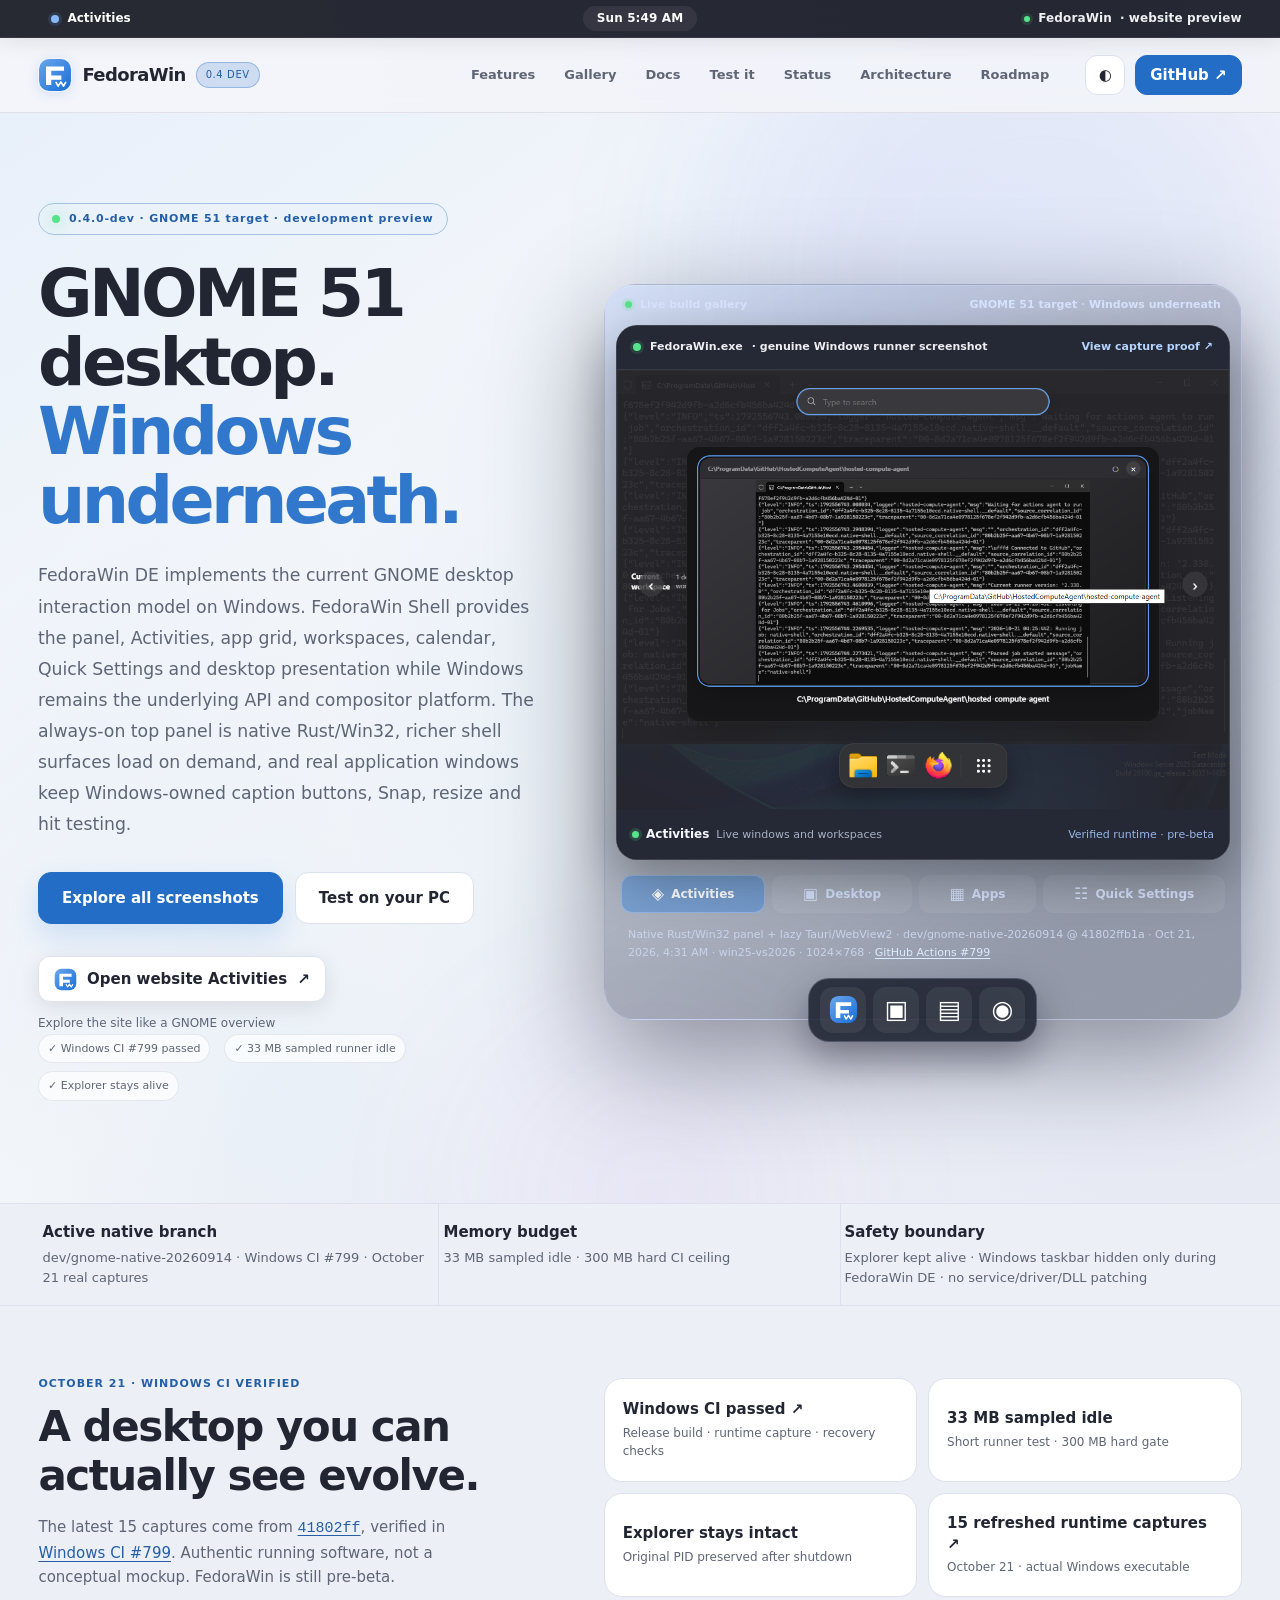
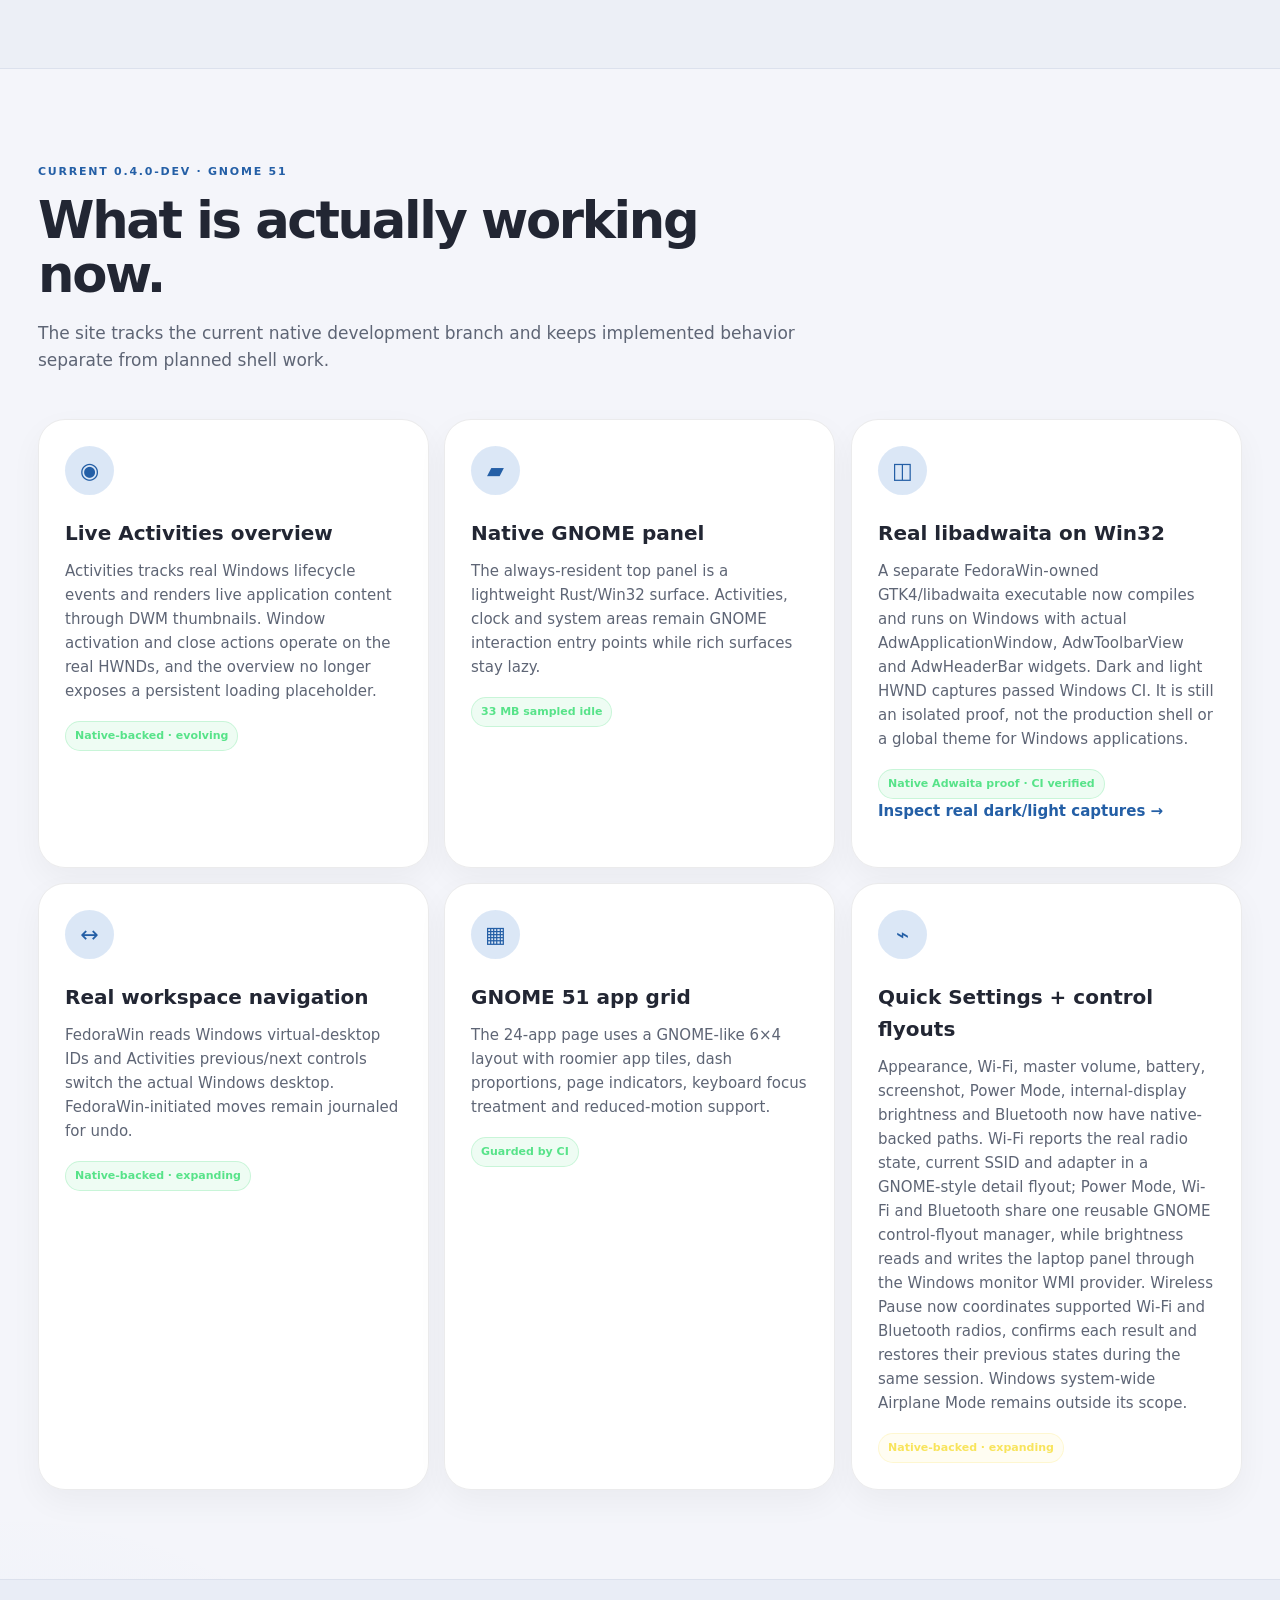
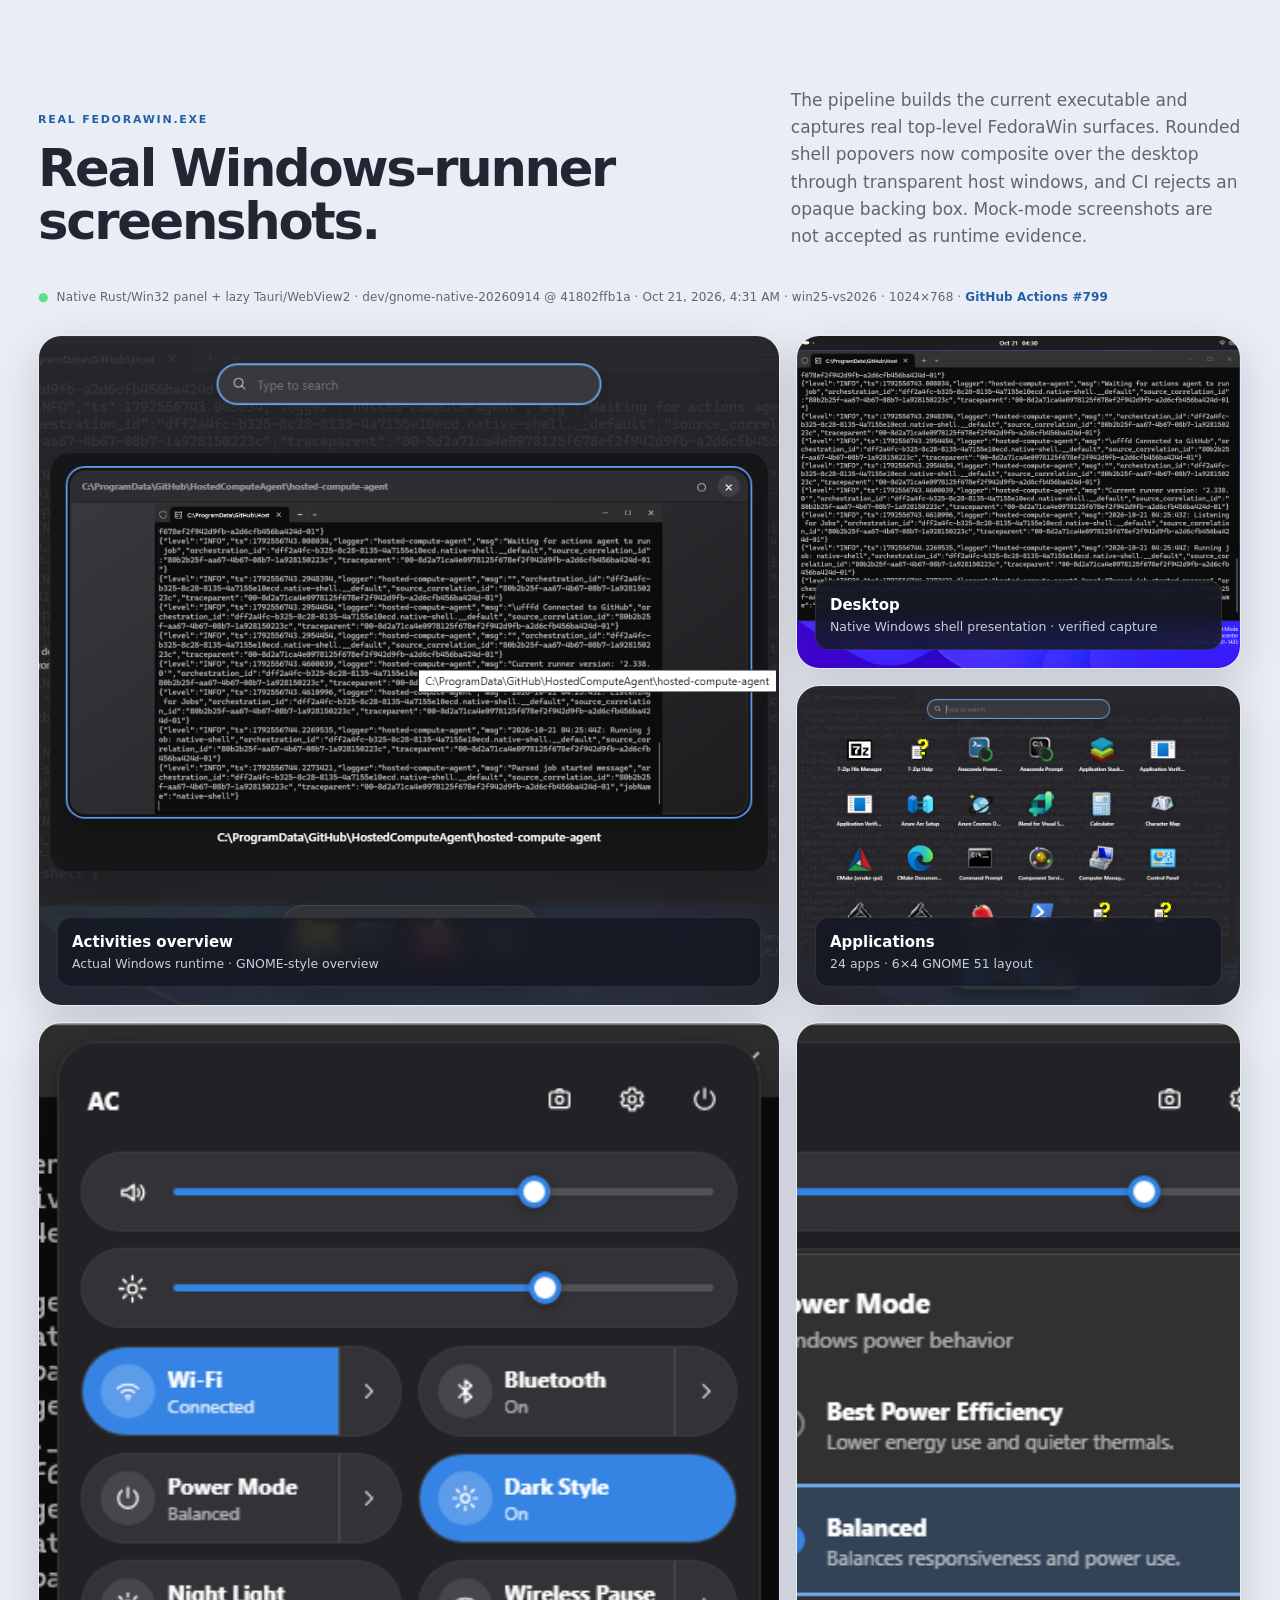
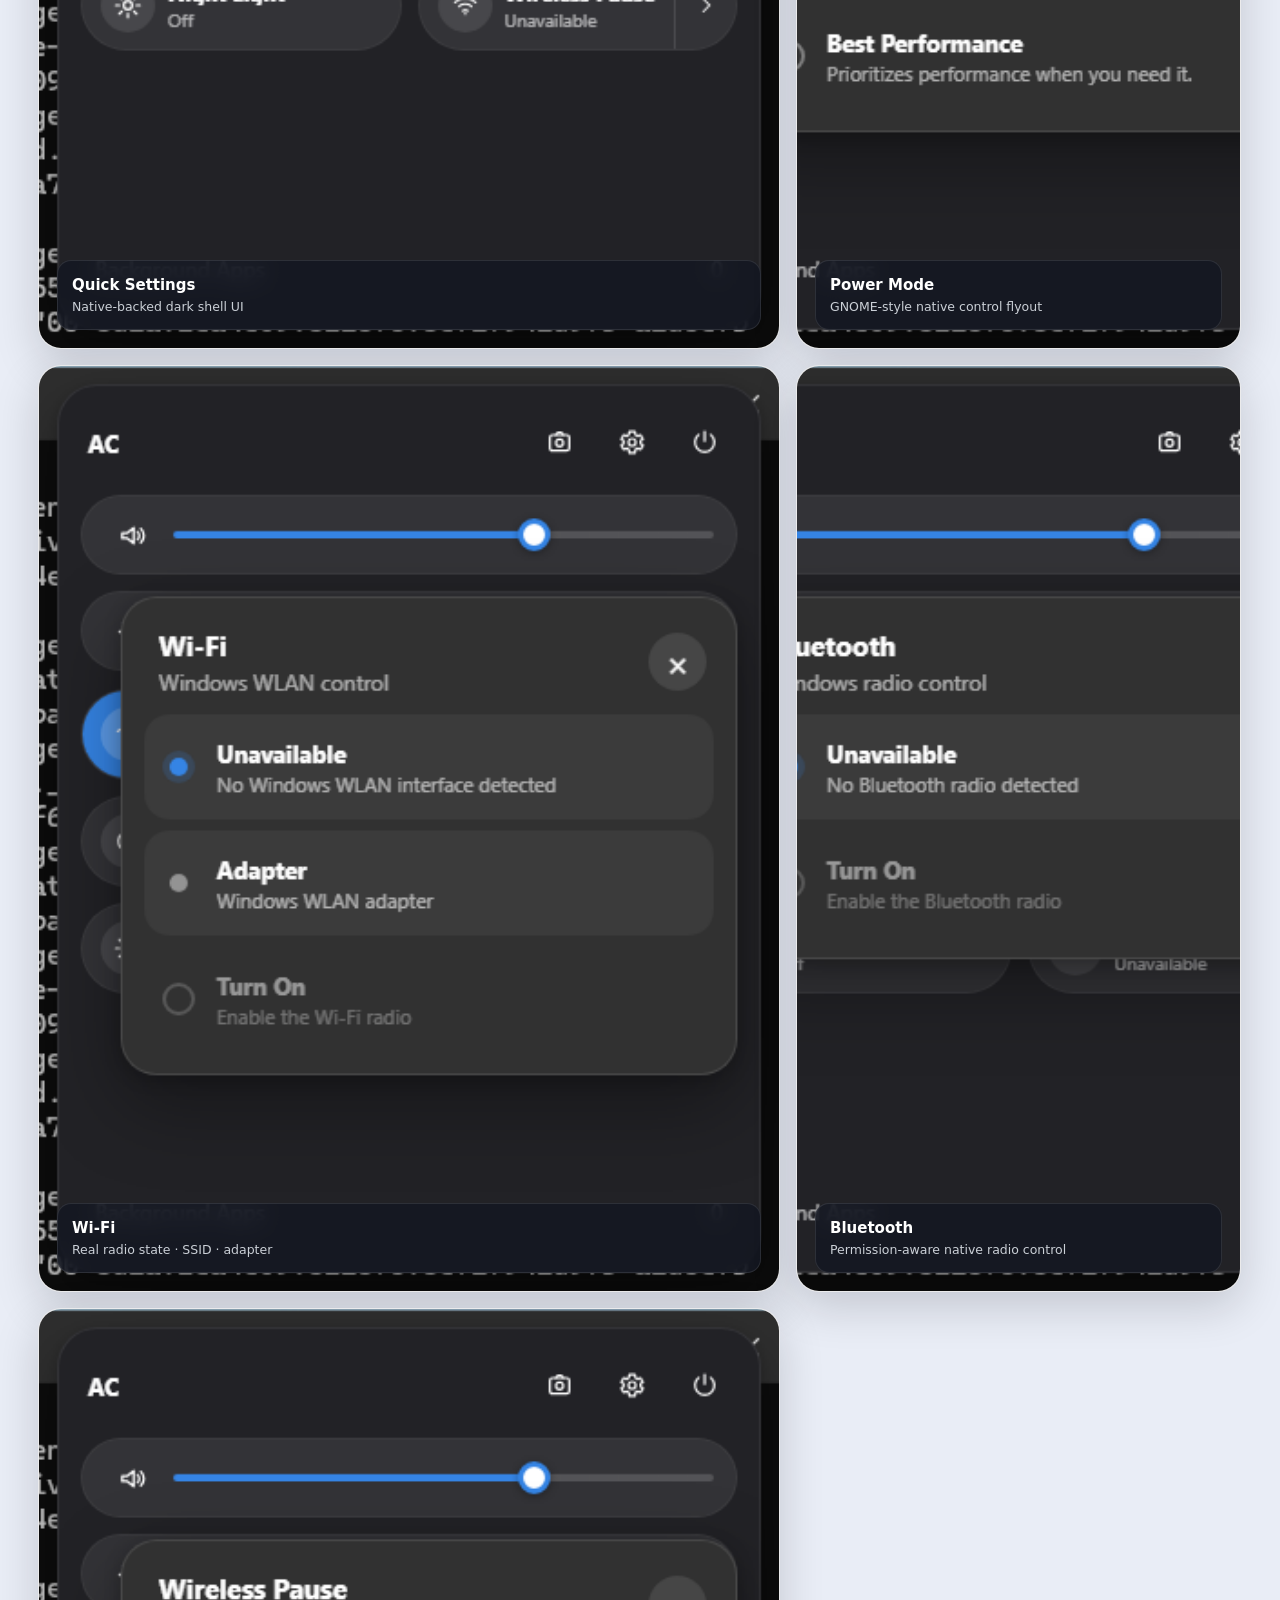
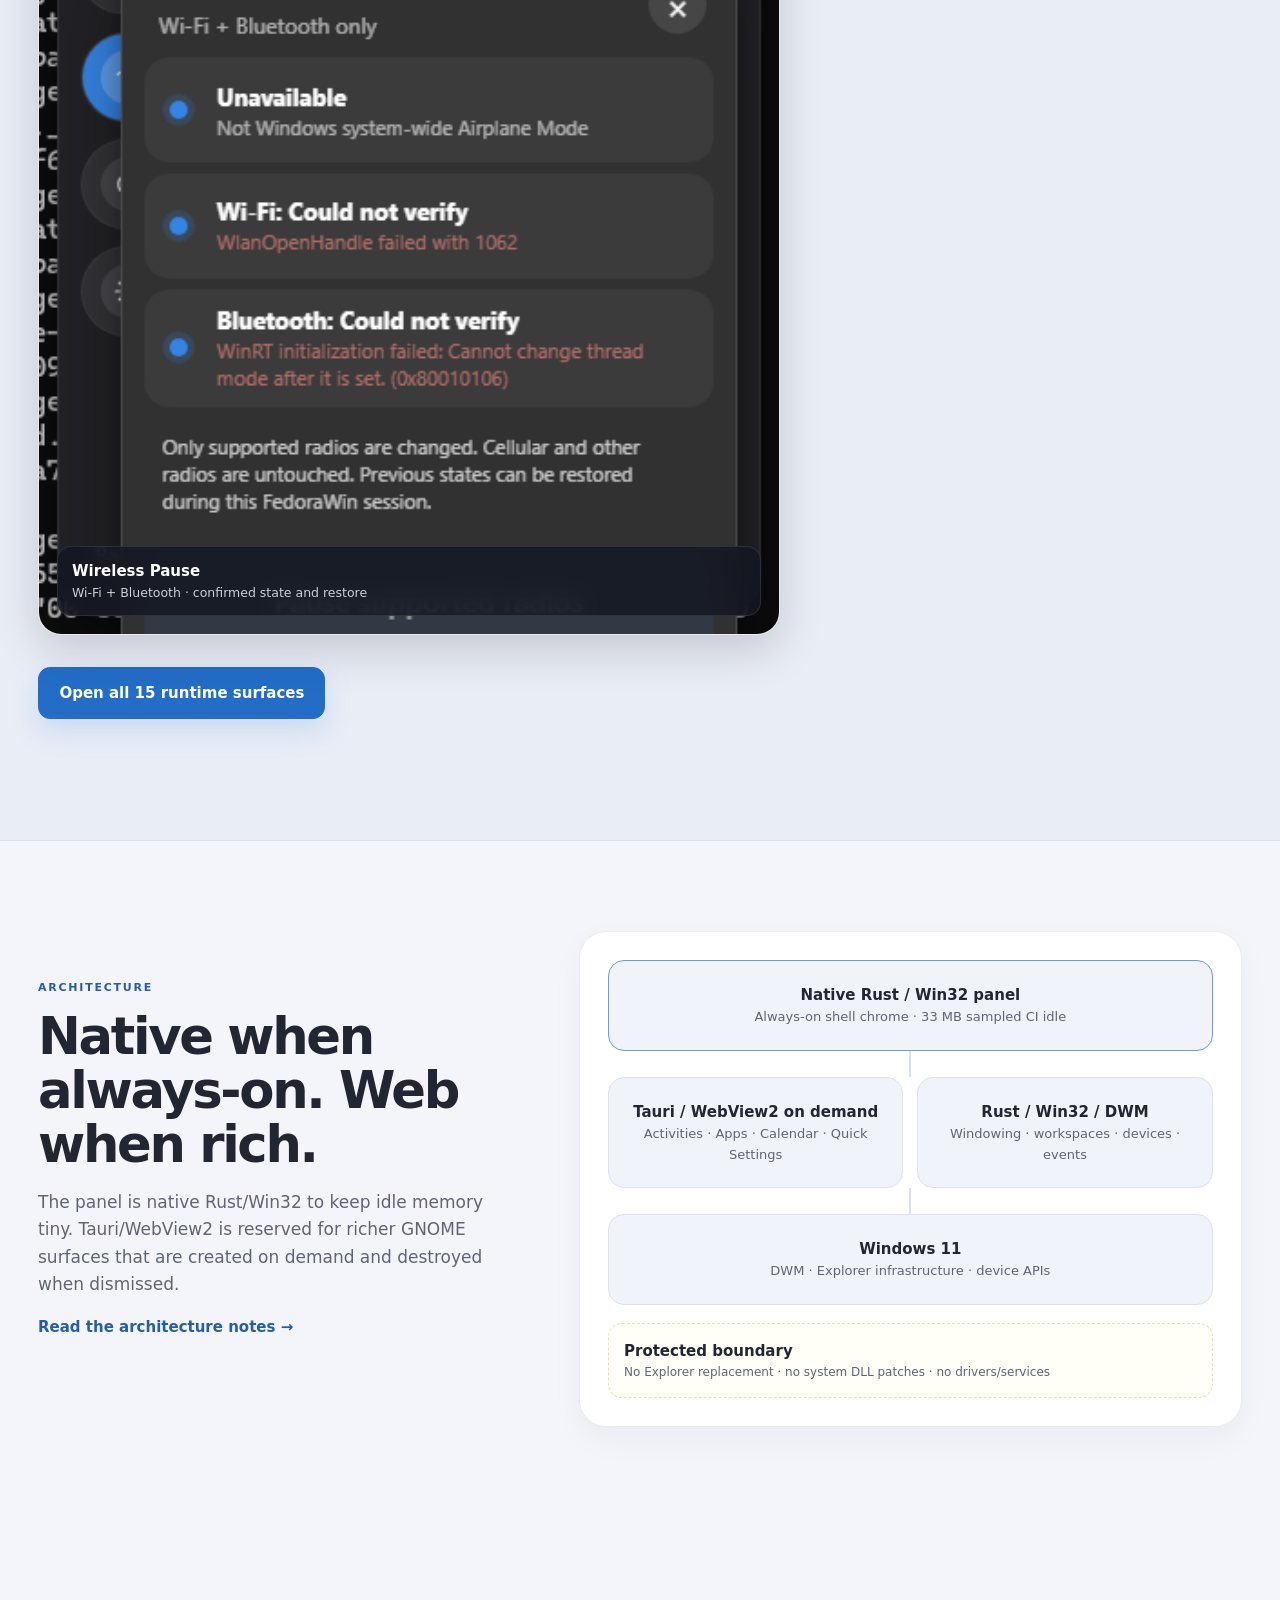
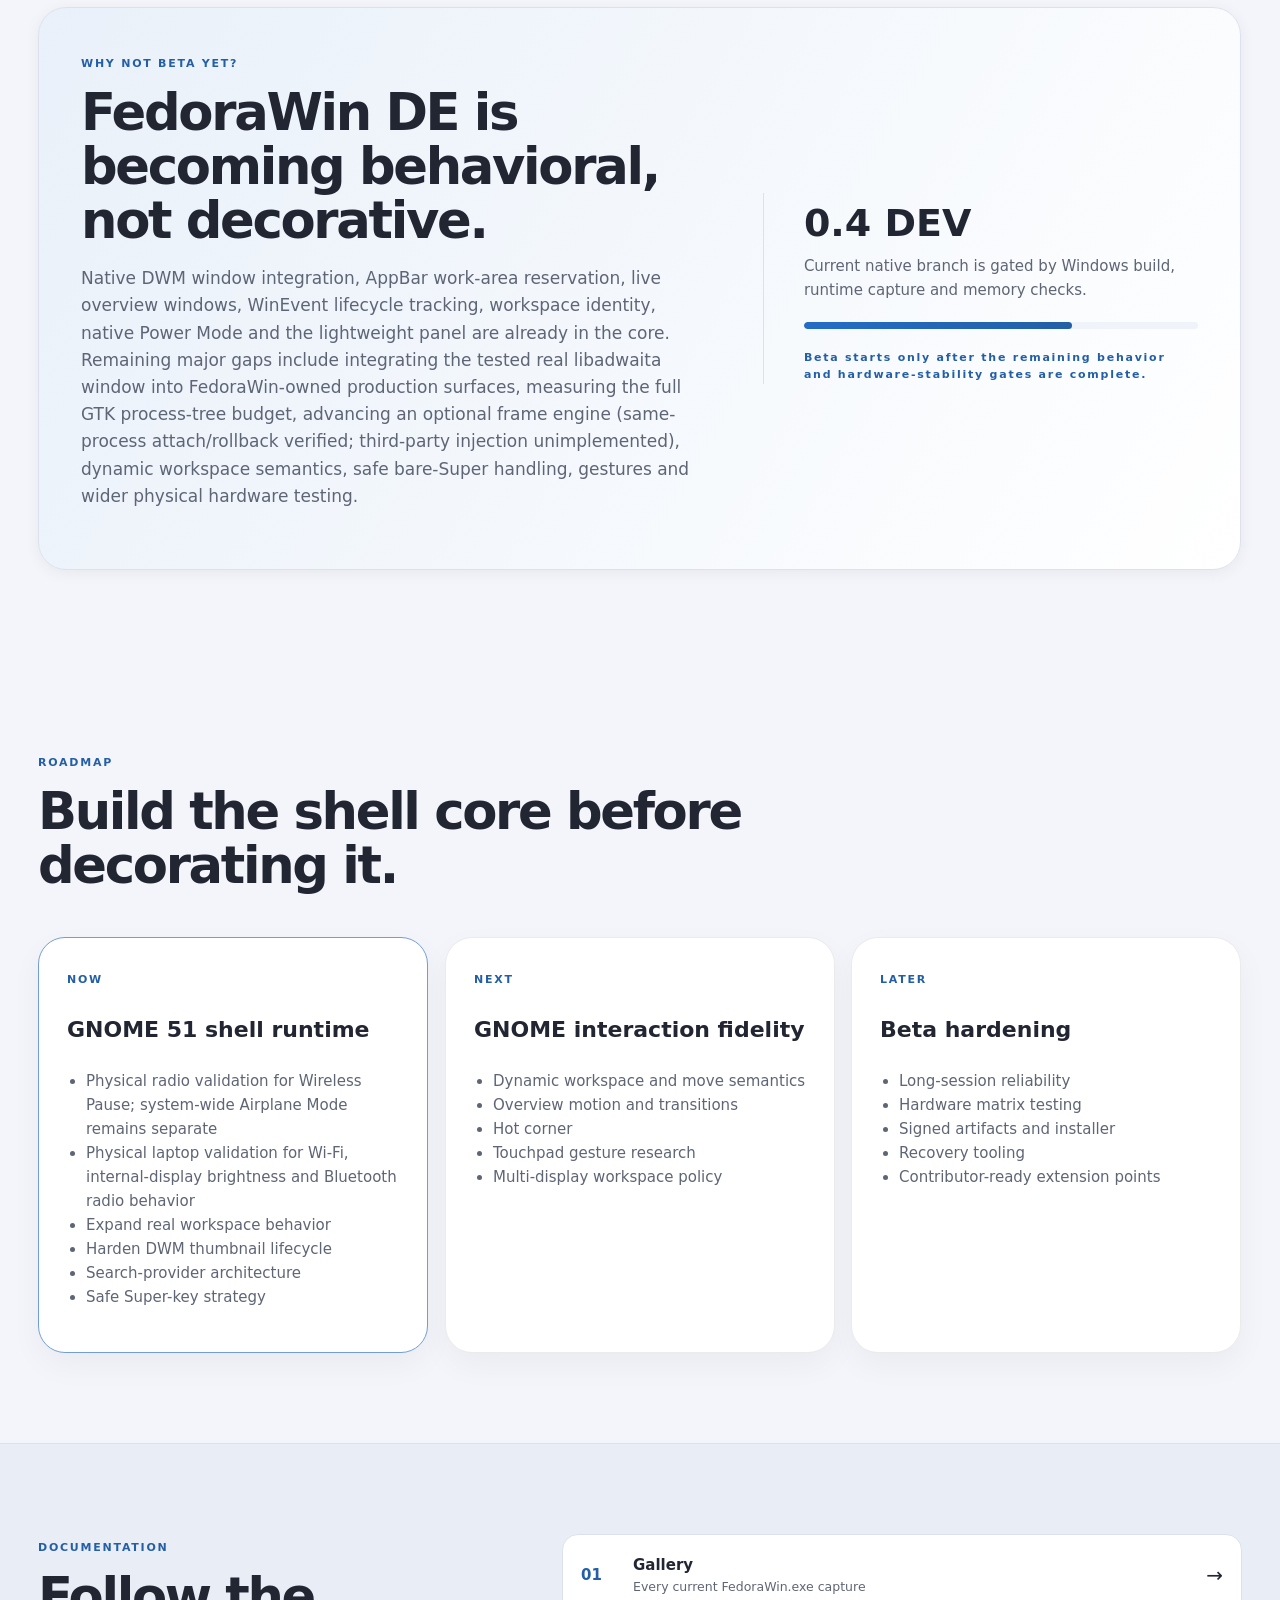
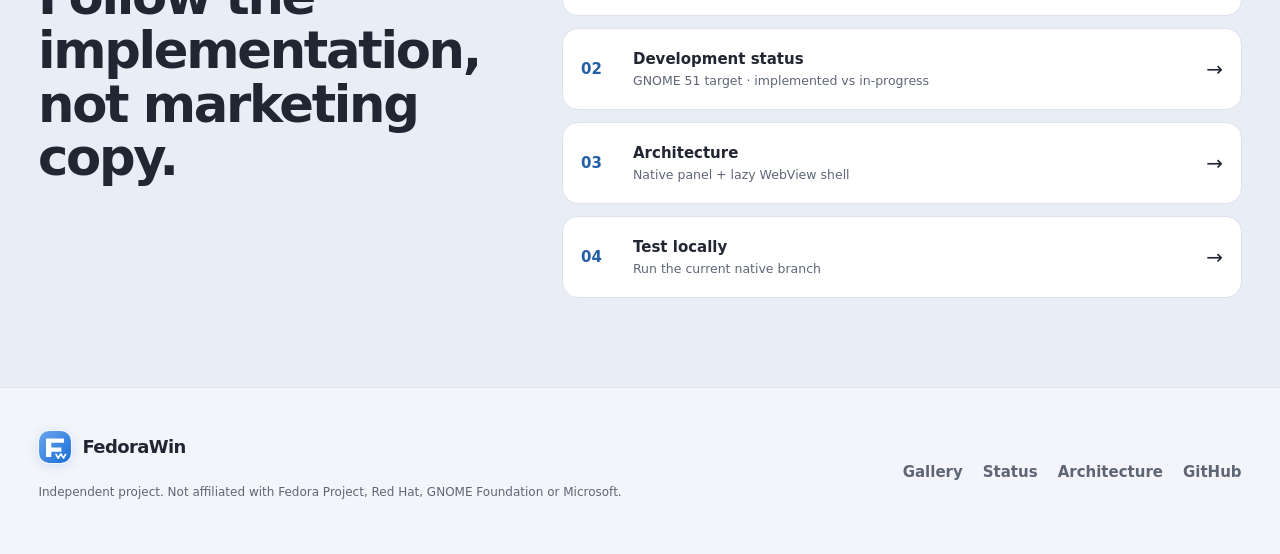
==== commit 472bf9c1: "feat(site): add verified full desktop screenshot beside Activities gallery" ====
--- a/docs/index.html
+++ b/docs/index.html
@@ -60,6 +60,7 @@
 <p class="ci-provenance reveal" data-ci-provenance>Runtime provenance appears automatically when the latest capture set is available.</p>
 <div class="gallery">
 <button class="shot wide reveal" data-runtime-shot="activities" data-image="./assets/runtime/activities.png" data-caption="Activities overview · real FedoraWin.exe capture"><img src="./assets/runtime/activities.png" alt="FedoraWin Activities with actual windows and workspace navigation"><span><b>Activities overview</b><small>Actual Windows runtime · GNOME-style overview</small></span></button>
+<button class="shot reveal" data-runtime-shot="desktop" data-image="./assets/runtime/desktop.png" data-caption="FedoraWin desktop · real FedoraWin.exe capture"><img src="./assets/runtime/desktop.png" alt="Real FedoraWin desktop showing the native panel and GNOME 51 Roundhex wallpaper"><span><b>Desktop</b><small>Native Windows shell presentation · verified capture</small></span></button>
 <button class="shot reveal" data-runtime-shot="apps" data-image="./assets/runtime/apps.png" data-caption="Applications grid · real FedoraWin.exe capture"><img src="./assets/runtime/apps.png" alt="FedoraWin applications grid"><span><b>Applications</b><small>24 apps · 6×4 GNOME 51 layout</small></span></button>
 <button class="shot reveal" data-runtime-shot="quick_settings_dark" data-image="./assets/runtime/quick_settings_dark.png" data-caption="Quick Settings · real FedoraWin.exe capture"><img src="./assets/runtime/quick_settings_dark.png" alt="FedoraWin Quick Settings"><span><b>Quick Settings</b><small>Native-backed dark shell UI</small></span></button>
 <button class="shot reveal" data-runtime-shot="power_mode" data-image="./assets/runtime/power_mode.png" data-caption="Power Mode flyout · real FedoraWin.exe capture"><img src="./assets/runtime/power_mode.png" alt="FedoraWin Power Mode flyout"><span><b>Power Mode</b><small>GNOME-style native control flyout</small></span></button>
--- a/docs/styles.css
+++ b/docs/styles.css
@@ -285,3 +285,350 @@
 @media(max-width:850px){.release-evidence__grid{grid-template-columns:1fr}}
 @media(max-width:500px){.release-evidence__facts{grid-template-columns:1fr}.release-evidence__facts a{min-height:76px}.capture-label{flex-wrap:wrap}.hero-shot .window img{aspect-ratio:4/3}}
 @media(prefers-reduced-motion:reduce){.hero-shot .window,.release-evidence__facts a{transition:none}}
+
+
+
+/* FedoraWin GNOME 51-inspired web shell, October 2026.
+   Website styling only. Images are unmodified, CI-verified executable captures. */
+:root{
+  --adw-blue:#3584e4;
+  --adw-blue-glow:#78aeff;
+  --website-radius:27px;
+  --website-border:color-mix(in srgb,var(--text) 9%,transparent);
+}
+html[data-theme="dark"]{
+  --bg:#11121a;
+  --bg2:#161923;
+  --card:#1d202a;
+  --card2:#282b36;
+  --line:#353947;
+  --text:#f8f9fd;
+  --muted:#b7bfcc;
+  --blue:#3584e4;
+  --blue2:#9fc9ff;
+}
+html[data-theme="light"]{
+  --bg:#f4f5fa;
+  --bg2:#e9edf6;
+  --card:#fff;
+  --card2:#f0f3f9;
+  --line:#dce1ed;
+  --text:#222633;
+  --muted:#5e6575;
+  --blue:#236dc7;
+  --blue2:#245fa6;
+}
+body{
+  background:radial-gradient(ellipse 75% 850px at 78% 0%,rgba(83,96,201,.12),transparent 75%),
+    radial-gradient(ellipse 40% 550px at 0% 36%,rgba(53,132,228,.08),transparent 100%),
+    var(--bg);
+  font-feature-settings:"ss01" on;
+}
+::selection{background:#3584e4;color:white}
+:where(a,button):focus-visible{outline:3px solid #87baff;outline-offset:3px}
+.wrap{width:min(1250px,calc(100% - clamp(30px,6vw,90px)))}
+.site-panel{
+  --site-panel-height:38px;
+  height:38px;
+  position:sticky;
+  top:0;
+  z-index:225;
+  background:color-mix(in srgb,#171924 93%,transparent);
+  border-bottom:1px solid rgba(255,255,255,.07);
+  box-shadow:0 2px 22px rgba(0,0,0,.10);
+  backdrop-filter:blur(20px);
+}
+.site-panel__inside{padding:0 clamp(15px,3vw,44px)}
+.site-panel__activities{
+  height:30px;
+  border-radius:10px;
+  font-size:12px;
+  padding-inline:13px;
+  transition:background .2s;
+}
+.site-panel__activities:hover,.site-panel__activities[aria-expanded=true]{
+  background:rgba(255,255,255,.14)
+}
+.site-panel__dot{
+  width:8px;height:8px;
+  background:#86b8fa;
+  box-shadow:0 0 0 3px rgba(98,160,234,.15);
+}
+.site-panel__edition{font-weight:750}
+.site-panel__edition-dot{width:6px;height:6px;background:#57e389}
+.site-panel__clock{background:rgba(255,255,255,.065);padding:3px 14px;border-radius:999px}
+.nav{
+  top:38px;
+  z-index:170;
+  background:color-mix(in srgb,var(--bg) 85%,transparent);
+  border-bottom:1px solid var(--website-border);
+  backdrop-filter:blur(28px) saturate(1.4);
+  -webkit-backdrop-filter:blur(28px) saturate(1.4);
+}
+.nav-inner{height:74px;gap:24px}
+.brand b{font-size:18px;letter-spacing:-.035em}
+.brand em{letter-spacing:.06em;font-size:10px;border-radius:999px;padding:4px 9px}
+.links{gap:5px}
+.links a{
+  padding:9px 12px;
+  border-radius:12px;
+  font-size:13px;
+  font-weight:700;
+  transition:color .15s,background .15s;
+}
+.links a:hover,.links a[aria-current=page]{
+  background:color-mix(in srgb,var(--blue) 12%,transparent);
+  color:var(--text)
+}
+.nav .github,.nav .icon{border-radius:12px;box-shadow:none}
+.nav .github{background:var(--blue);border-color:var(--blue);color:white}
+.nav .github:hover{filter:brightness(1.1)}
+.hero{
+  padding:clamp(76px,7vw,115px) 0 clamp(70px,8vw,110px);
+  min-height:760px;
+  background:radial-gradient(ellipse 60% 68% at 67% 45%,rgba(54,91,190,.24),transparent 85%);
+}
+.hero-grid{grid-template-columns:minmax(0,.88fr) minmax(0,1.12fr);gap:clamp(34px,5vw,78px)}
+.hero .orb.one{
+  width:660px;height:660px;
+  top:-170px;right:-90px;
+  background:rgba(77,95,231,.19);
+  filter:blur(100px);
+}
+.hero .orb.two{background:rgba(174,97,218,.15);filter:blur(96px)}
+.hero h1{font-size:clamp(47px,5.2vw,75px);line-height:1.04;letter-spacing:-.055em;max-width:680px}
+.hero h1 span{color:#93bffa}
+html[data-theme=light] .hero h1 span{color:#3178cc}
+.hero-copy>p{font-size:clamp(16px,1.35vw,18px);line-height:1.8}
+.eyebrow{
+  text-transform:none;
+  letter-spacing:.01em;
+  font-size:12px;
+  color:var(--blue2);
+  font-weight:800;
+  background:color-mix(in srgb,var(--blue) 9%,var(--card));
+  border:1px solid color-mix(in srgb,var(--blue) 20%,var(--line));
+  padding:7px 13px;border-radius:999px;
+}
+.hero .cta .btn{min-height:48px;padding-inline:23px;border-radius:13px}
+.btn.primary{box-shadow:0 12px 28px rgba(53,132,228,.18)}
+.hero-actions__overview{border-radius:12px}
+.proof{gap:8px 14px}
+.proof span{
+  display:inline-flex;
+  align-items:center;
+  gap:5px;
+  background:color-mix(in srgb,var(--card) 65%,transparent);
+  border:1px solid var(--website-border);
+  border-radius:999px;
+  font-size:11px;
+  padding:5px 9px;
+}
+.desktop-demo{
+  position:relative;
+  padding:11px 11px 14px;
+  border-radius:32px;
+  background:linear-gradient(144deg,rgba(139,170,240,.26),rgba(36,44,73,.22) 31%,rgba(38,43,63,.42) 82%);
+  border:1px solid rgba(185,201,255,.28);
+  box-shadow:0 35px 110px rgba(7,8,24,.42),inset 0 1px rgba(255,255,255,.15);
+}
+.desktop-demo__top{
+  display:flex;align-items:center;justify-content:space-between;
+  padding:0 9px 11px;
+  gap:12px;
+  color:#d9e4ff;font-size:11px;font-weight:700
+}
+.desktop-demo__identity{display:flex;align-items:center;gap:8px;font-weight:800}
+.desktop-demo__led,.desktop-demo__live-dot{
+  display:inline-block;width:7px;height:7px;border-radius:50%;
+  background:#57e389;
+  box-shadow:0 0 0 3px rgba(87,227,137,.17)
+}
+.desktop-demo__separator{opacity:.55}
+.desktop-demo__window,
+.hero-shot .desktop-demo__window{
+  transform:none;
+  overflow:hidden;
+  border-radius:21px;
+  background:#1b1d25;
+  border:1px solid rgba(231,238,255,.18);
+  box-shadow:0 18px 50px rgba(0,0,0,.35);
+  transition:border-color .15s;
+}
+.hero-shot:hover .desktop-demo__window{
+  transform:none;
+  border-color:rgba(168,195,255,.55);
+  box-shadow:0 18px 50px rgba(0,0,0,.35);
+}
+.desktop-demo__window .capture-label{
+  height:44px;
+  background:#252835;
+  border-bottom:1px solid rgba(255,255,255,.08);
+  font-size:11px;
+  padding:0 16px;
+  gap:10px
+}
+.desktop-demo__window .capture-label a{color:#b4d4ff}
+.desktop-demo__screen{
+  aspect-ratio:1024/736;
+  width:100%;
+  display:grid;
+  place-items:center;
+  overflow:hidden;
+  background:radial-gradient(ellipse at 45% 25%,#293659,#171924 80%);
+}
+.hero-shot .desktop-demo__window .desktop-demo__screen img{
+  display:block;
+  width:100%;
+  height:100%;
+  aspect-ratio:unset;
+  object-fit:contain;
+  object-position:center;
+  background:transparent;
+  border:0;
+  box-shadow:none;
+}
+.desktop-demo__window[data-view="quick_settings_dark"] .desktop-demo__screen{padding:14px}
+.desktop-demo__window[data-view="quick_settings_dark"] .desktop-demo__screen img{
+  width:auto;
+  max-width:100%;
+  max-height:100%;
+  border-radius:14px;
+  box-shadow:0 14px 32px rgba(0,0,0,.26)
+}
+.desktop-demo__footer{
+  min-height:50px;
+  display:flex;align-items:center;justify-content:space-between;
+  gap:10px;
+  background:#252835;
+  padding:10px 15px;
+  color:#f6f8ff;
+  font-size:11px;
+}
+.desktop-demo__footer>span:first-child{display:flex;align-items:center;gap:7px;flex-wrap:wrap}
+.desktop-demo__footer strong{font-size:12px}
+.desktop-demo__footer [data-hero-detail]{color:#a8b2c7}
+.desktop-demo__verified{color:#98b7e9;white-space:nowrap}
+.desktop-demo__switcher{
+  display:flex;
+  gap:7px;
+  margin:12px 2px 0;
+  padding:3px;
+  overflow-x:auto;
+  scrollbar-width:thin
+}
+.desktop-demo__tab{
+  flex:1 0 auto;
+  display:inline-flex;
+  align-items:center;
+  justify-content:center;
+  gap:7px;
+  min-height:38px;
+  padding:7px 11px;
+  border:1px solid transparent;
+  border-radius:11px;
+  color:#d4e1fc;
+  background:rgba(255,255,255,.065);
+  cursor:pointer;
+  font-weight:750;
+  font-size:12px;
+  transition:background .18s,border-color .18s;
+}
+.desktop-demo__tab>span{font-size:16px;line-height:1}
+.desktop-demo__tab:hover{background:rgba(255,255,255,.14)}
+.desktop-demo__tab.is-active,.desktop-demo__tab[aria-pressed=true]{
+  color:#fff;
+  background:rgba(53,132,228,.43);
+  border-color:rgba(172,208,255,.48)
+}
+.desktop-demo__provenance{margin:10px 12px 0;color:#c8d3eb;font-size:11px;line-height:1.6}
+.desktop-demo__provenance a{text-decoration:underline;text-underline-offset:2px;color:#dbebff}
+.desktop-demo .hero-dock{
+  margin:16px auto -37px;
+  border-radius:21px;
+  border:1px solid rgba(205,224,255,.22);
+  background:rgba(31,36,50,.86);
+  box-shadow:0 16px 36px rgba(5,7,23,.34)
+}
+.desktop-demo .hero-dock a{border-radius:13px}
+.desktop-demo .hero-dock a:hover{transform:translateY(-2px)}
+.strip,.release-evidence{background:color-mix(in srgb,var(--bg2) 72%,transparent)}
+.strip-grid>div{padding:16px 4px}
+.section{padding:clamp(70px,7vw,108px) 0}
+.cards{gap:15px}
+.card,.road,.stack{
+  border-radius:var(--website-radius);
+  border-color:var(--website-border);
+  box-shadow:0 12px 32px rgba(5,7,20,.045)
+}
+.card{
+  background:linear-gradient(155deg,color-mix(in srgb,var(--card) 98%,white),var(--card));
+  transition:transform .2s,box-shadow .2s,border-color .2s
+}
+.card:hover{
+  transform:translateY(-3px);
+  box-shadow:0 18px 44px rgba(6,8,21,.12);
+  border-color:color-mix(in srgb,var(--blue) 37%,var(--line))
+}
+.glyph{border-radius:50%;width:49px;height:49px}
+.release-evidence__facts a{border-radius:18px}
+.gallery-section .shot,.gallery-page-grid .gallery-card{
+  border-radius:23px;
+  border:1px solid var(--website-border);
+  box-shadow:0 15px 45px rgba(3,5,20,.16)
+}
+.gallery-section .shot span,.gallery-page-grid .gallery-card span{
+  background:rgba(20,23,34,.84);
+  border-radius:14px;
+}
+.gallery-cover{filter:drop-shadow(0 26px 42px rgba(3,8,28,.24))}
+.gallery-hero{background:radial-gradient(ellipse at 82% 30%,rgba(64,101,223,.16),transparent 65%)}
+.gallery-page .gallery-toolbar{border-radius:21px}
+.site-overview{
+  inset:38px 0 0;
+  background:rgba(15,18,35,.90);
+  backdrop-filter:blur(30px);
+}
+.site-overview__tile{border-radius:21px}
+.site-overview__tile:hover{box-shadow:0 12px 28px rgba(0,0,0,.18)}
+.doc-hero{background:radial-gradient(ellipse at 80% 20%,rgba(53,132,228,.12),transparent 64%)}
+.doc-content .callout{border-radius:20px}
+footer{border-top:1px solid var(--website-border)}
+@media(max-width:1050px){
+  .hero-grid{gap:30px}
+  .desktop-demo__verified{display:none}
+  .desktop-demo__tab{font-size:11px;padding:7px 9px}
+}
+@media(max-width:850px){
+  .hero-grid{grid-template-columns:1fr}
+  .hero{padding-top:65px}
+  .hero-copy{max-width:730px}
+  .hero-shot{max-width:780px;width:100%;margin-inline:auto}
+  .desktop-demo__verified{display:inline}
+}
+@media(max-width:600px){
+  .wrap{width:calc(100% - 28px)}
+  .site-panel__inside{padding:0 12px}
+  .site-panel__edition-detail{display:none}
+  .site-panel__clock{padding:3px 6px;font-size:11px}
+  .nav-inner{height:65px}
+  .hero{padding:46px 0 76px}
+  .hero h1{font-size:clamp(43px,10.5vw,63px)}
+  .hero-copy>p{font-size:16px}
+  .desktop-demo{padding:8px 8px 12px;border-radius:23px}
+  .desktop-demo__top{font-size:10px;flex-wrap:wrap}
+  .desktop-demo__window,.hero-shot .desktop-demo__window{border-radius:15px}
+  .desktop-demo__window .capture-label{height:auto;min-height:42px;padding:8px 10px}
+  .capture-label__extra{display:none}
+  .desktop-demo__footer{padding:9px 10px}
+  .desktop-demo__footer [data-hero-detail],.desktop-demo__verified{display:none}
+  .desktop-demo__switcher{margin:10px 0 0}
+  .desktop-demo__tab{font-size:11px;min-height:38px}
+  .desktop-demo__provenance{margin:10px 8px 0}
+  .desktop-demo .hero-dock{margin-bottom:-36px}
+  .section{padding:65px 0}
+}
+@media(prefers-reduced-motion:reduce){
+  .desktop-demo__tab,.card,.hero-dock a{transition:none}
+  .desktop-demo .hero-dock a:hover{transform:none}
+}
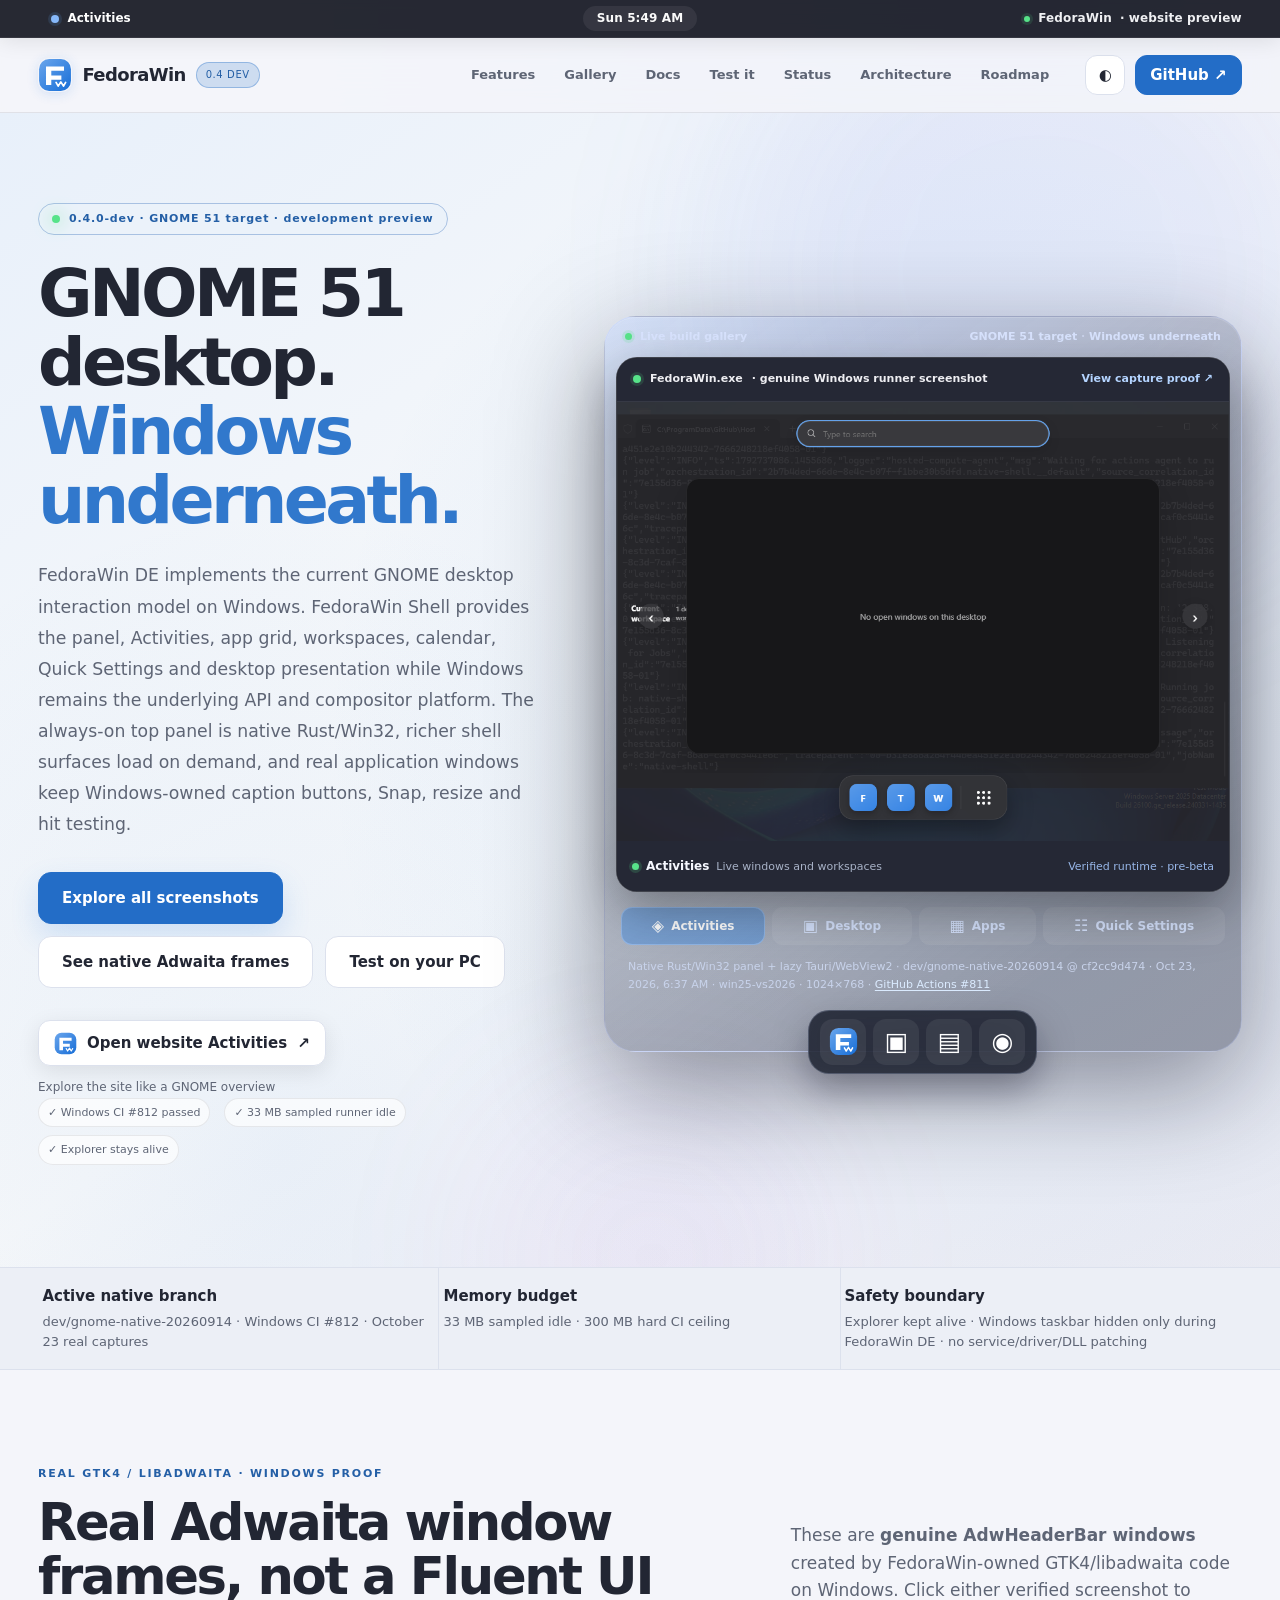
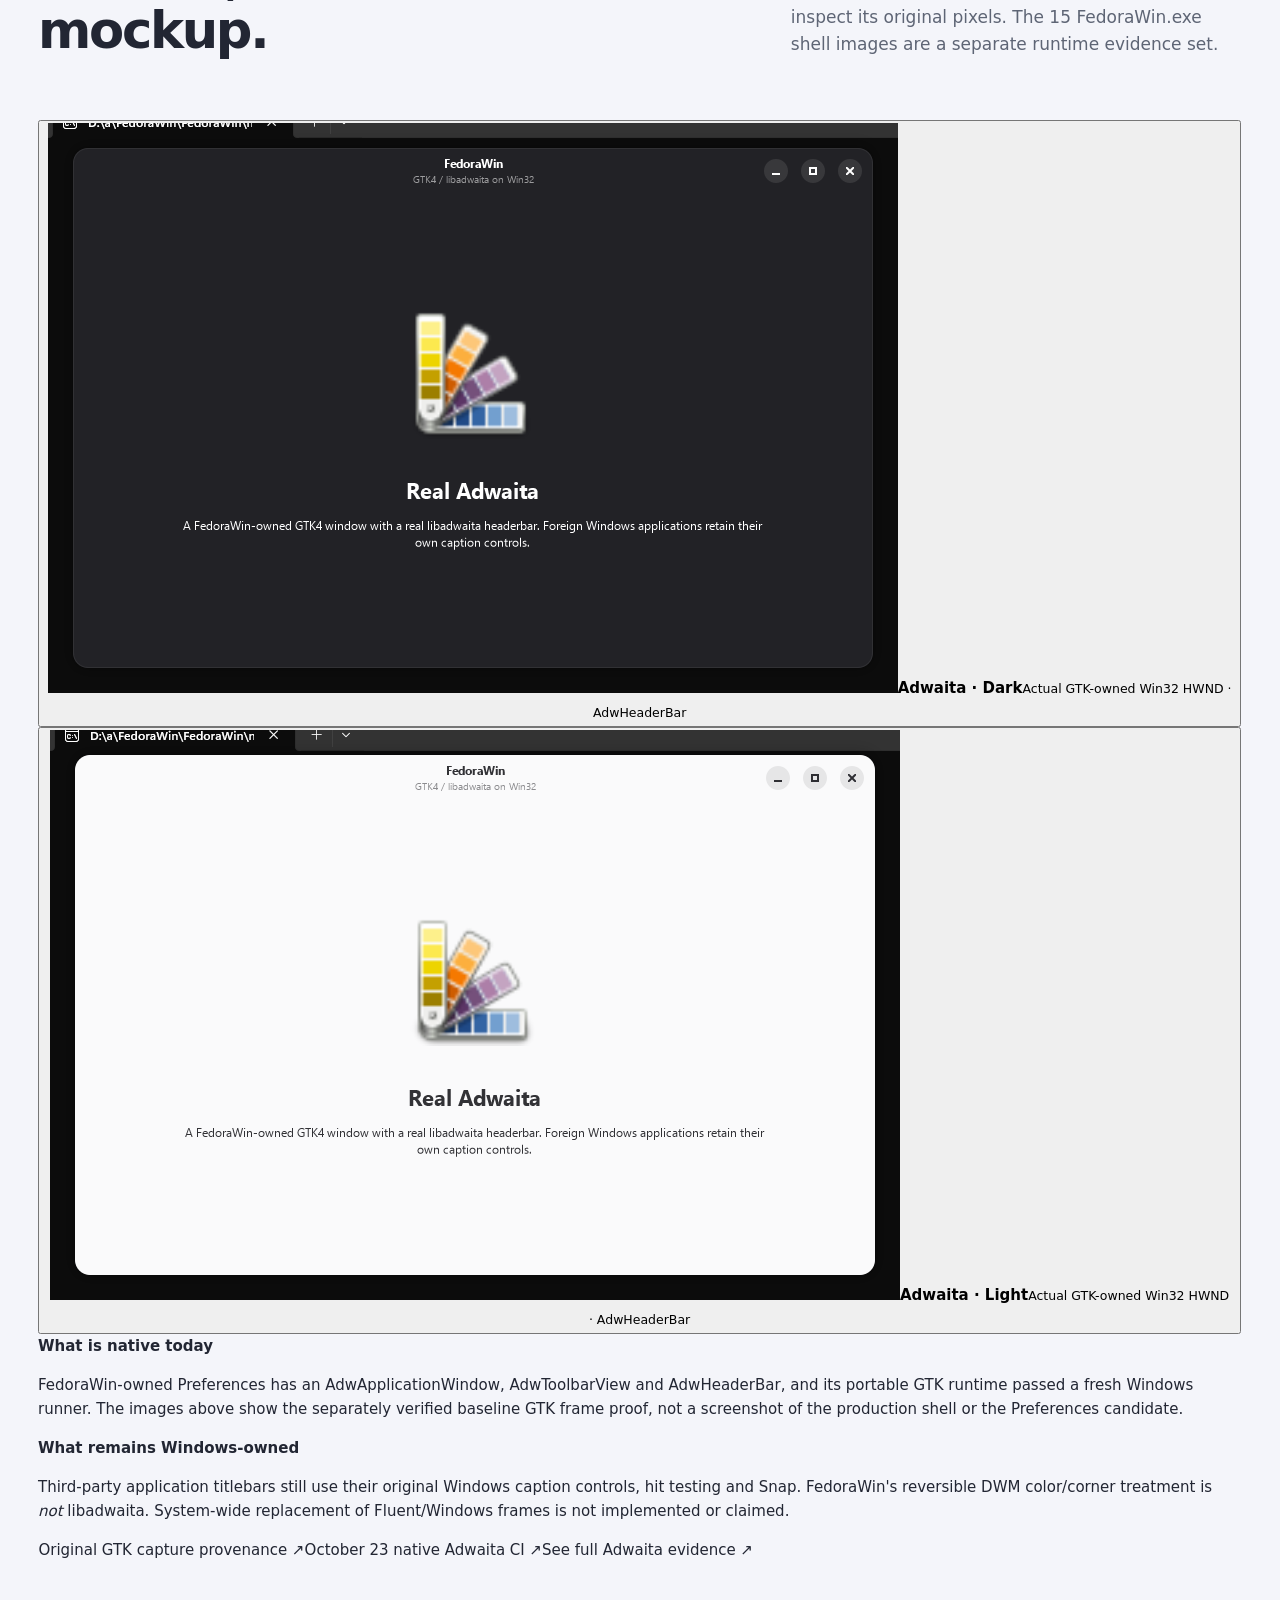
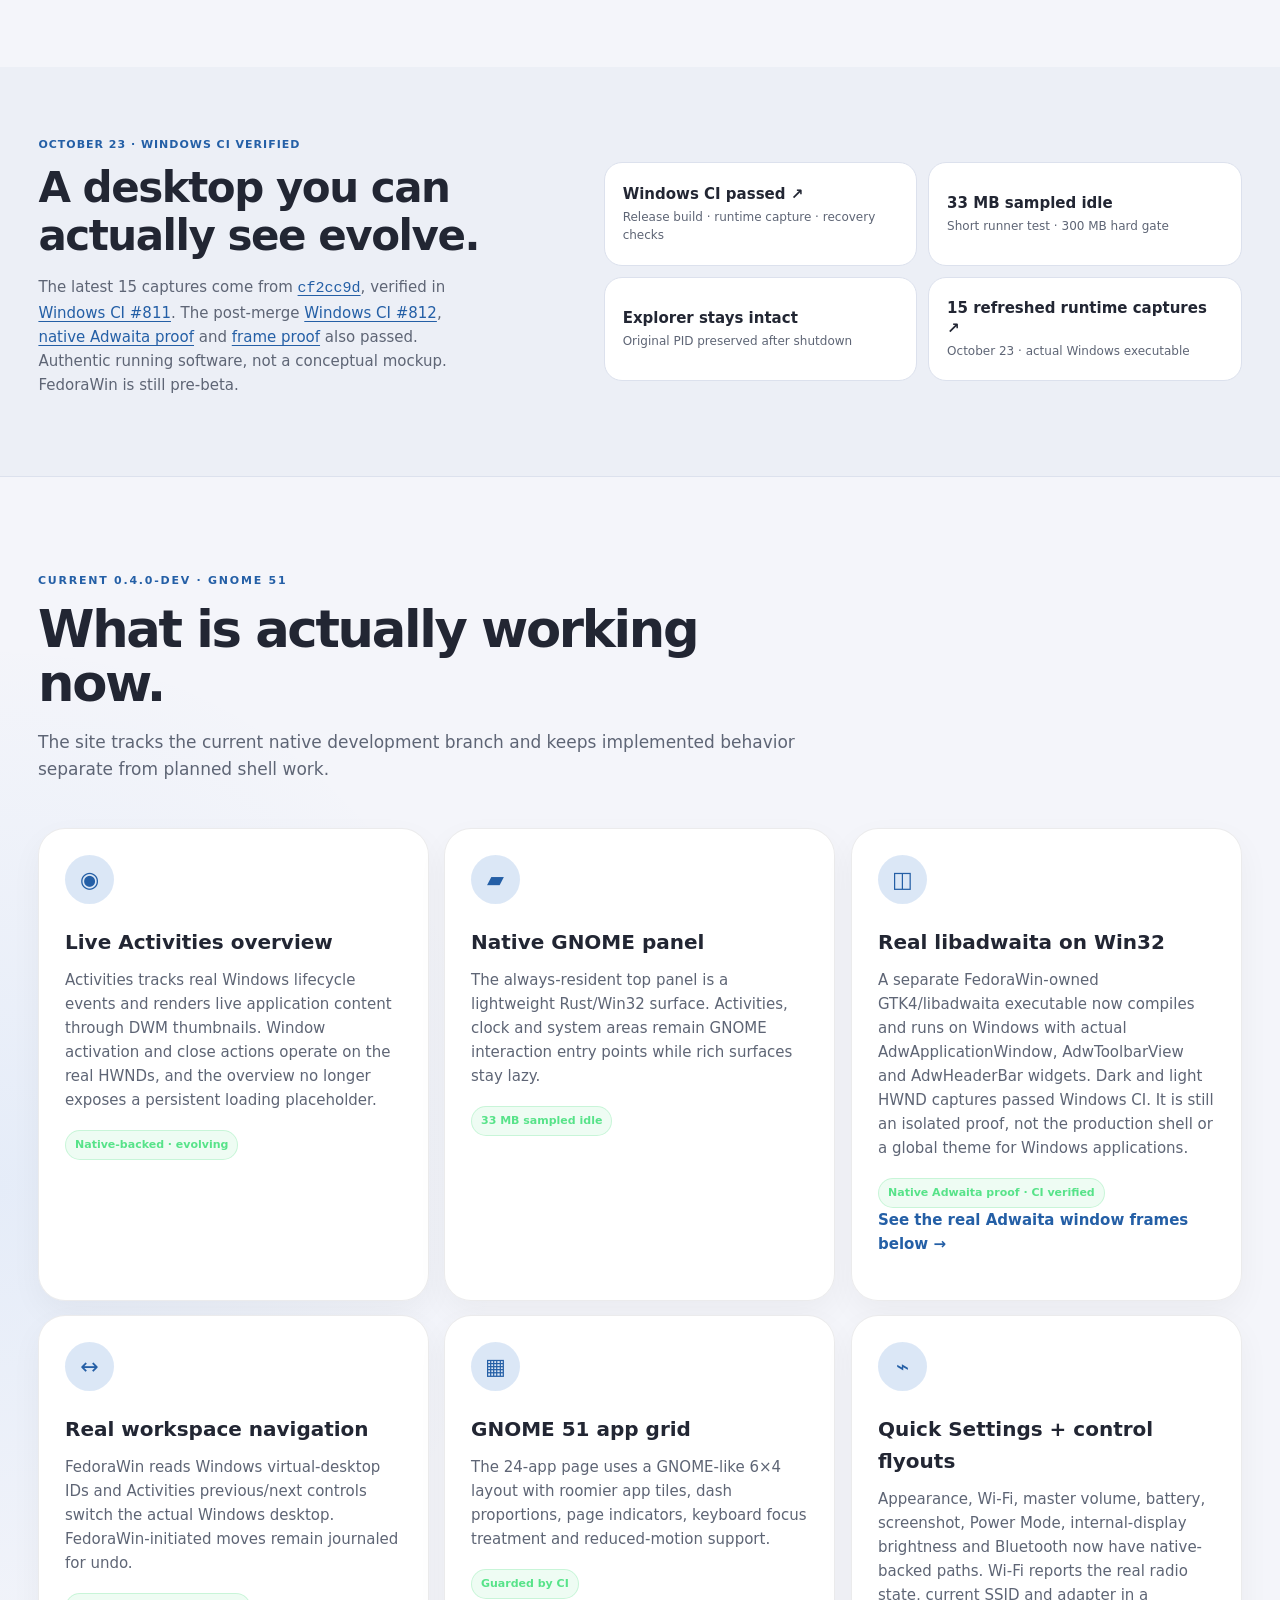
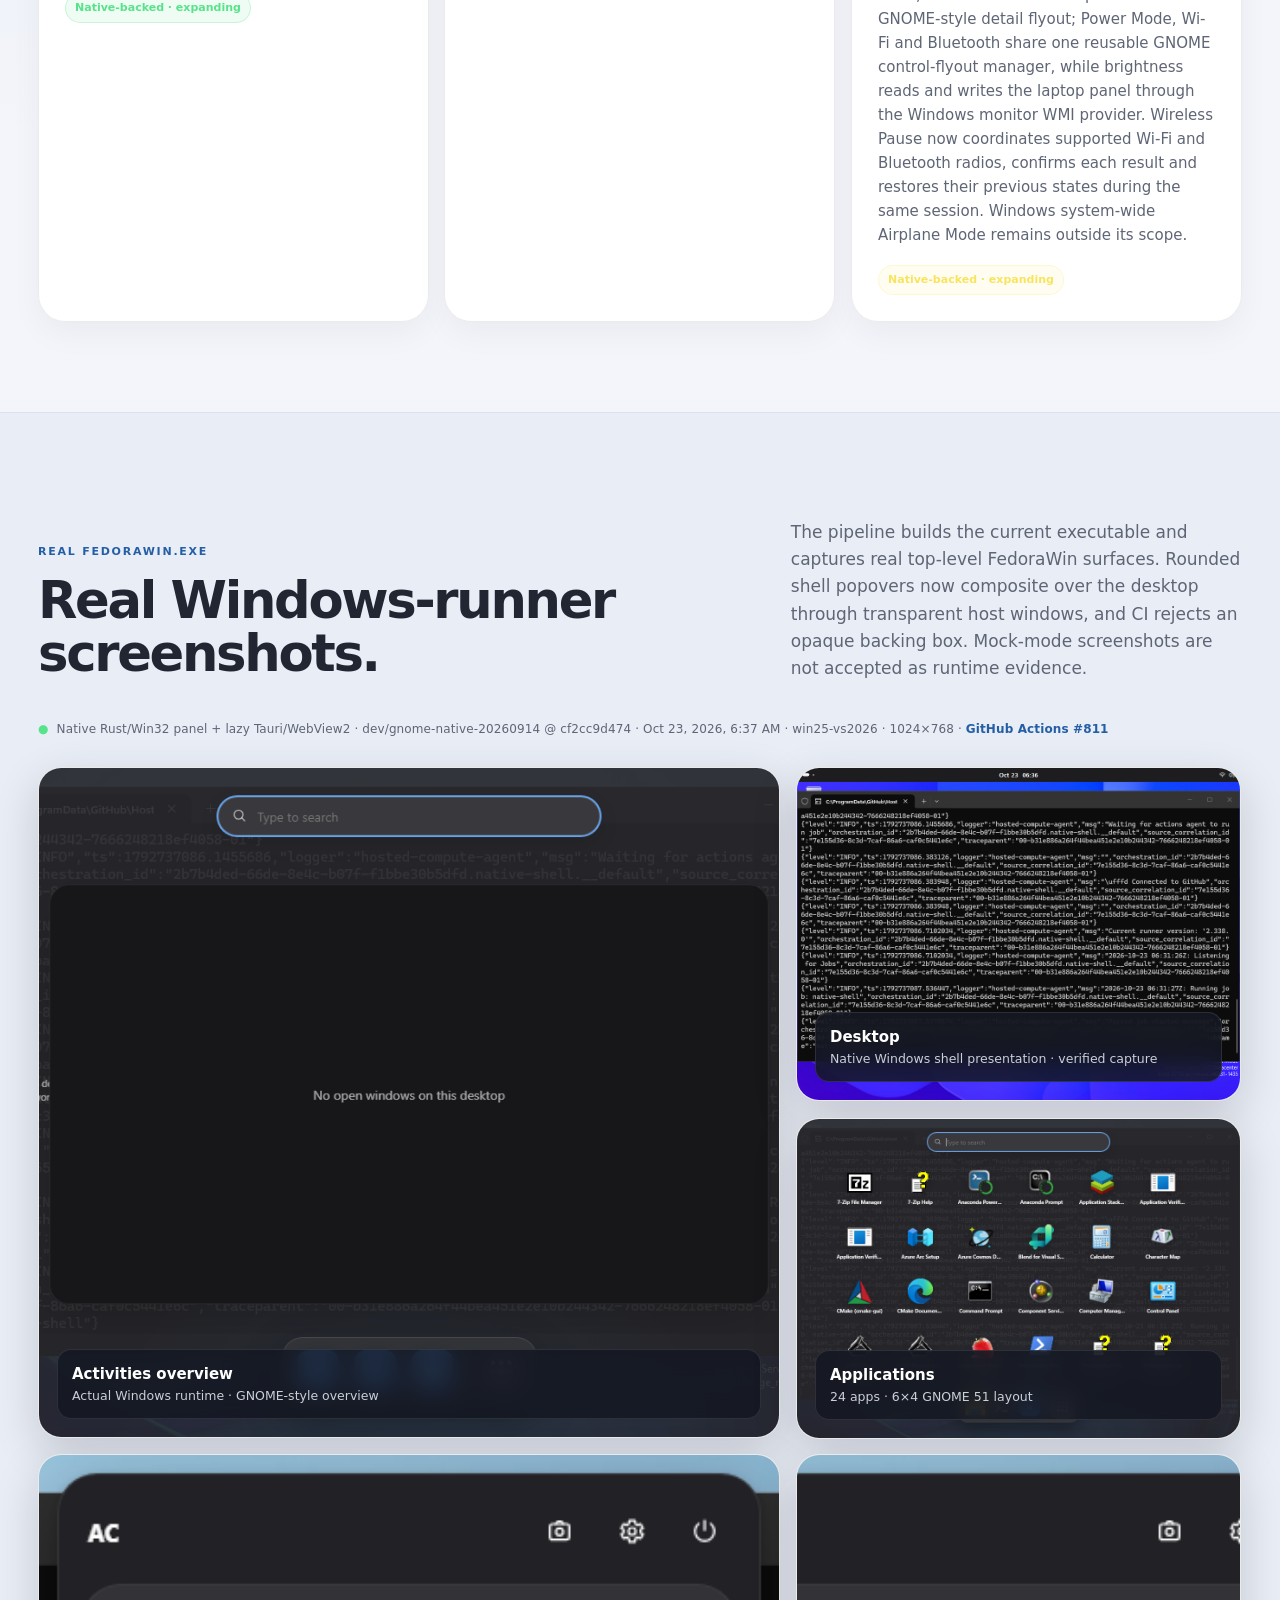
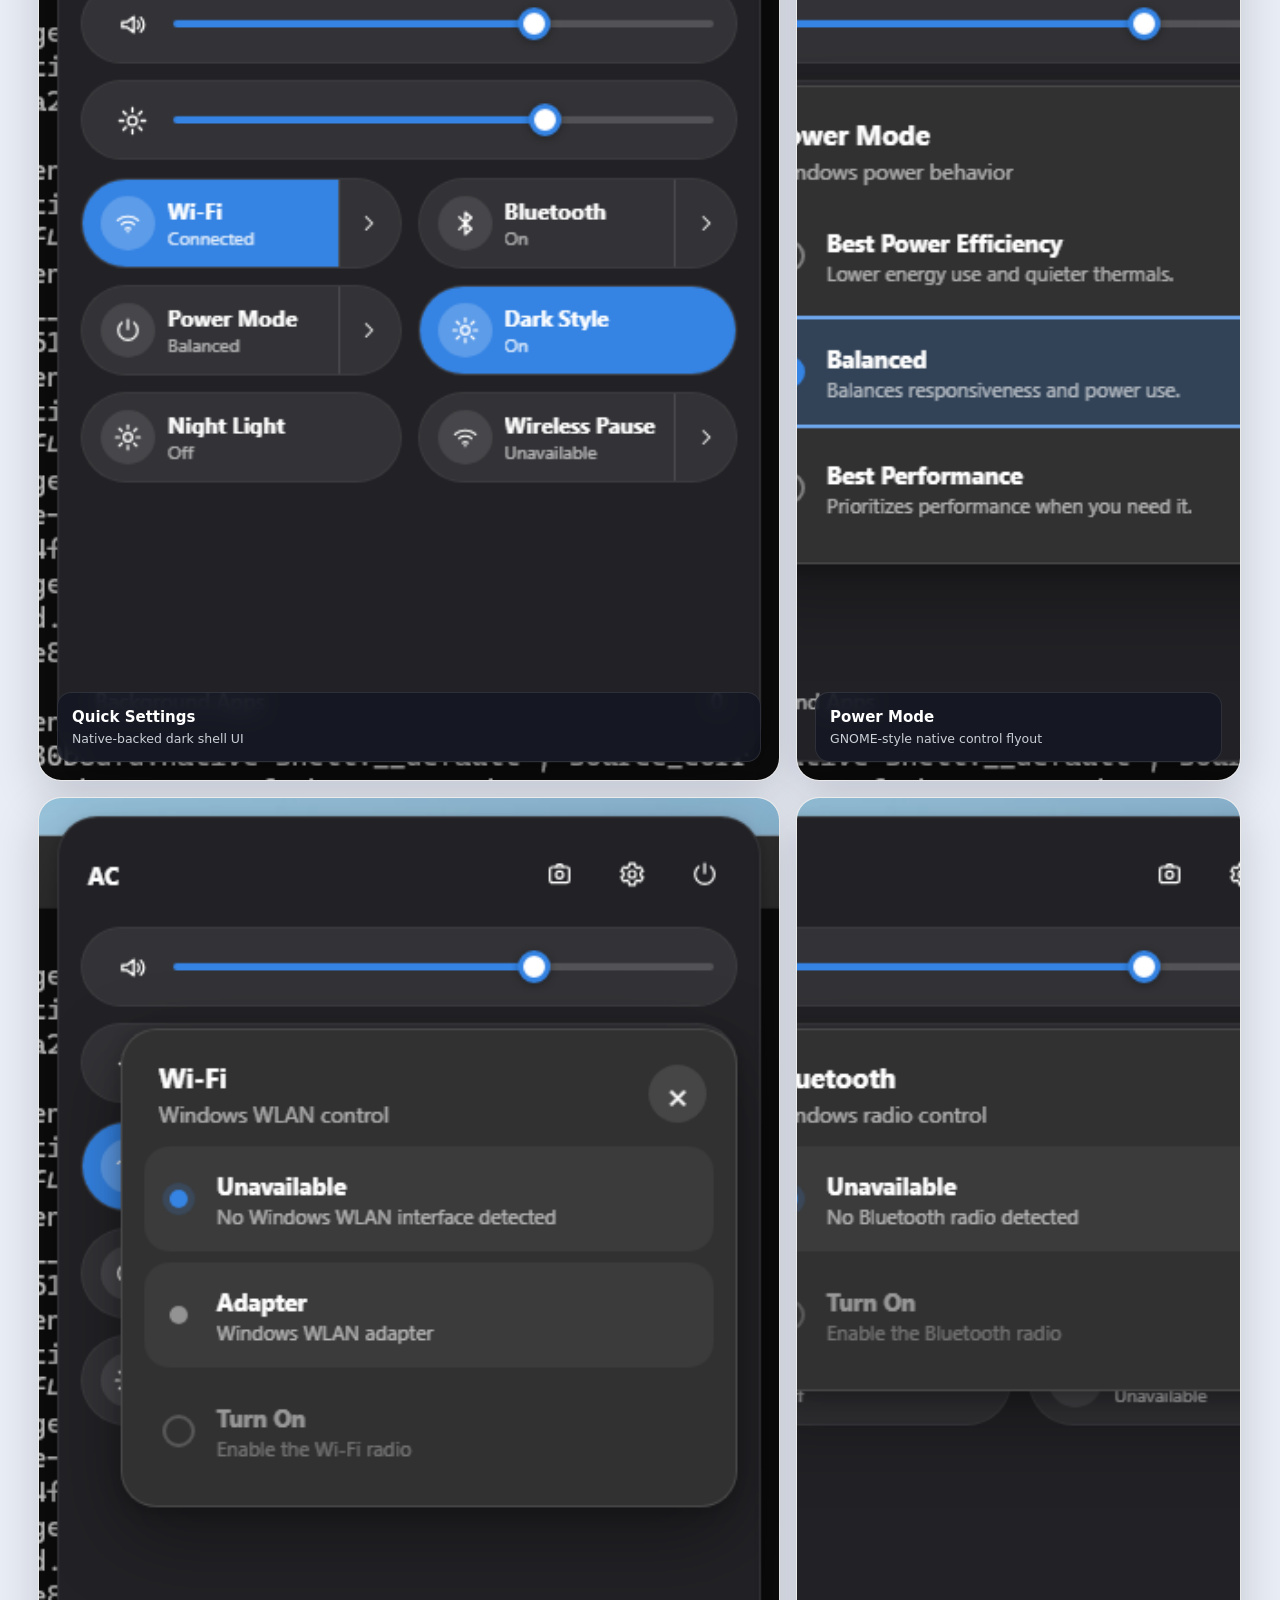
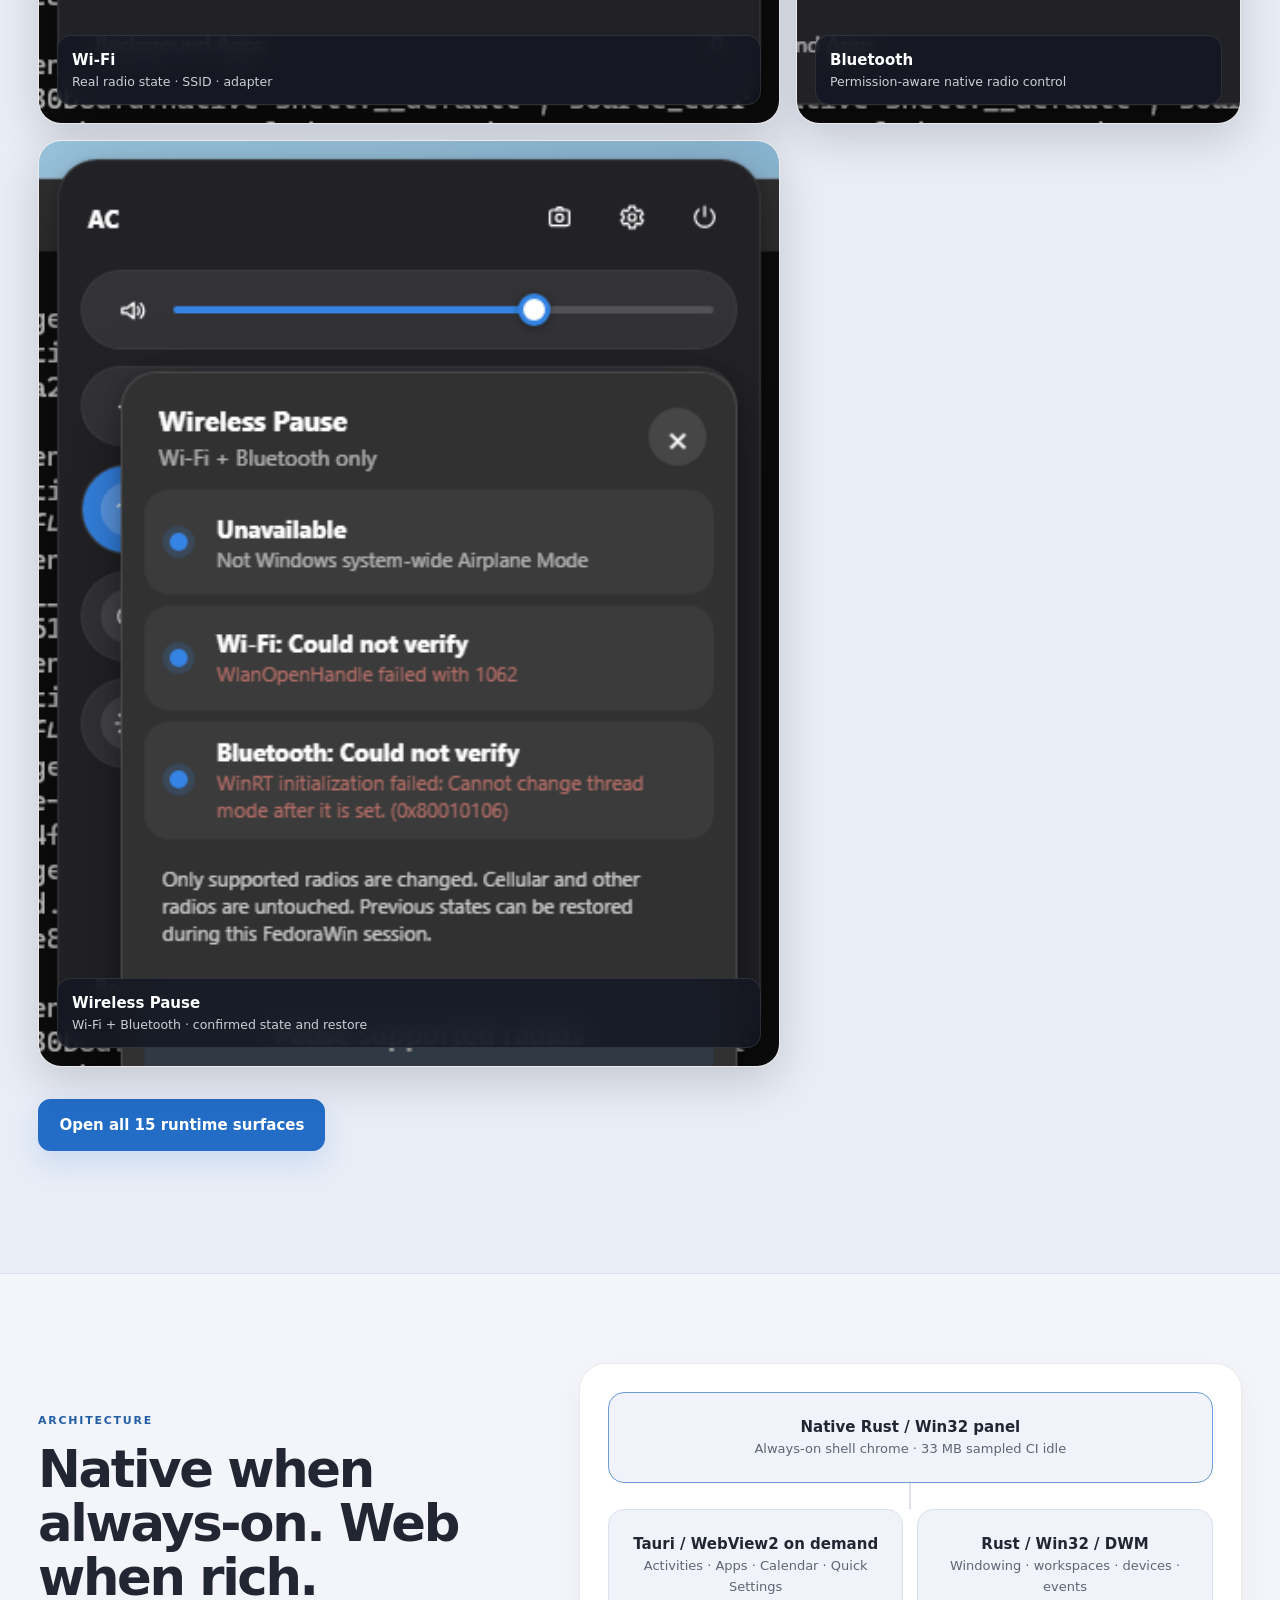
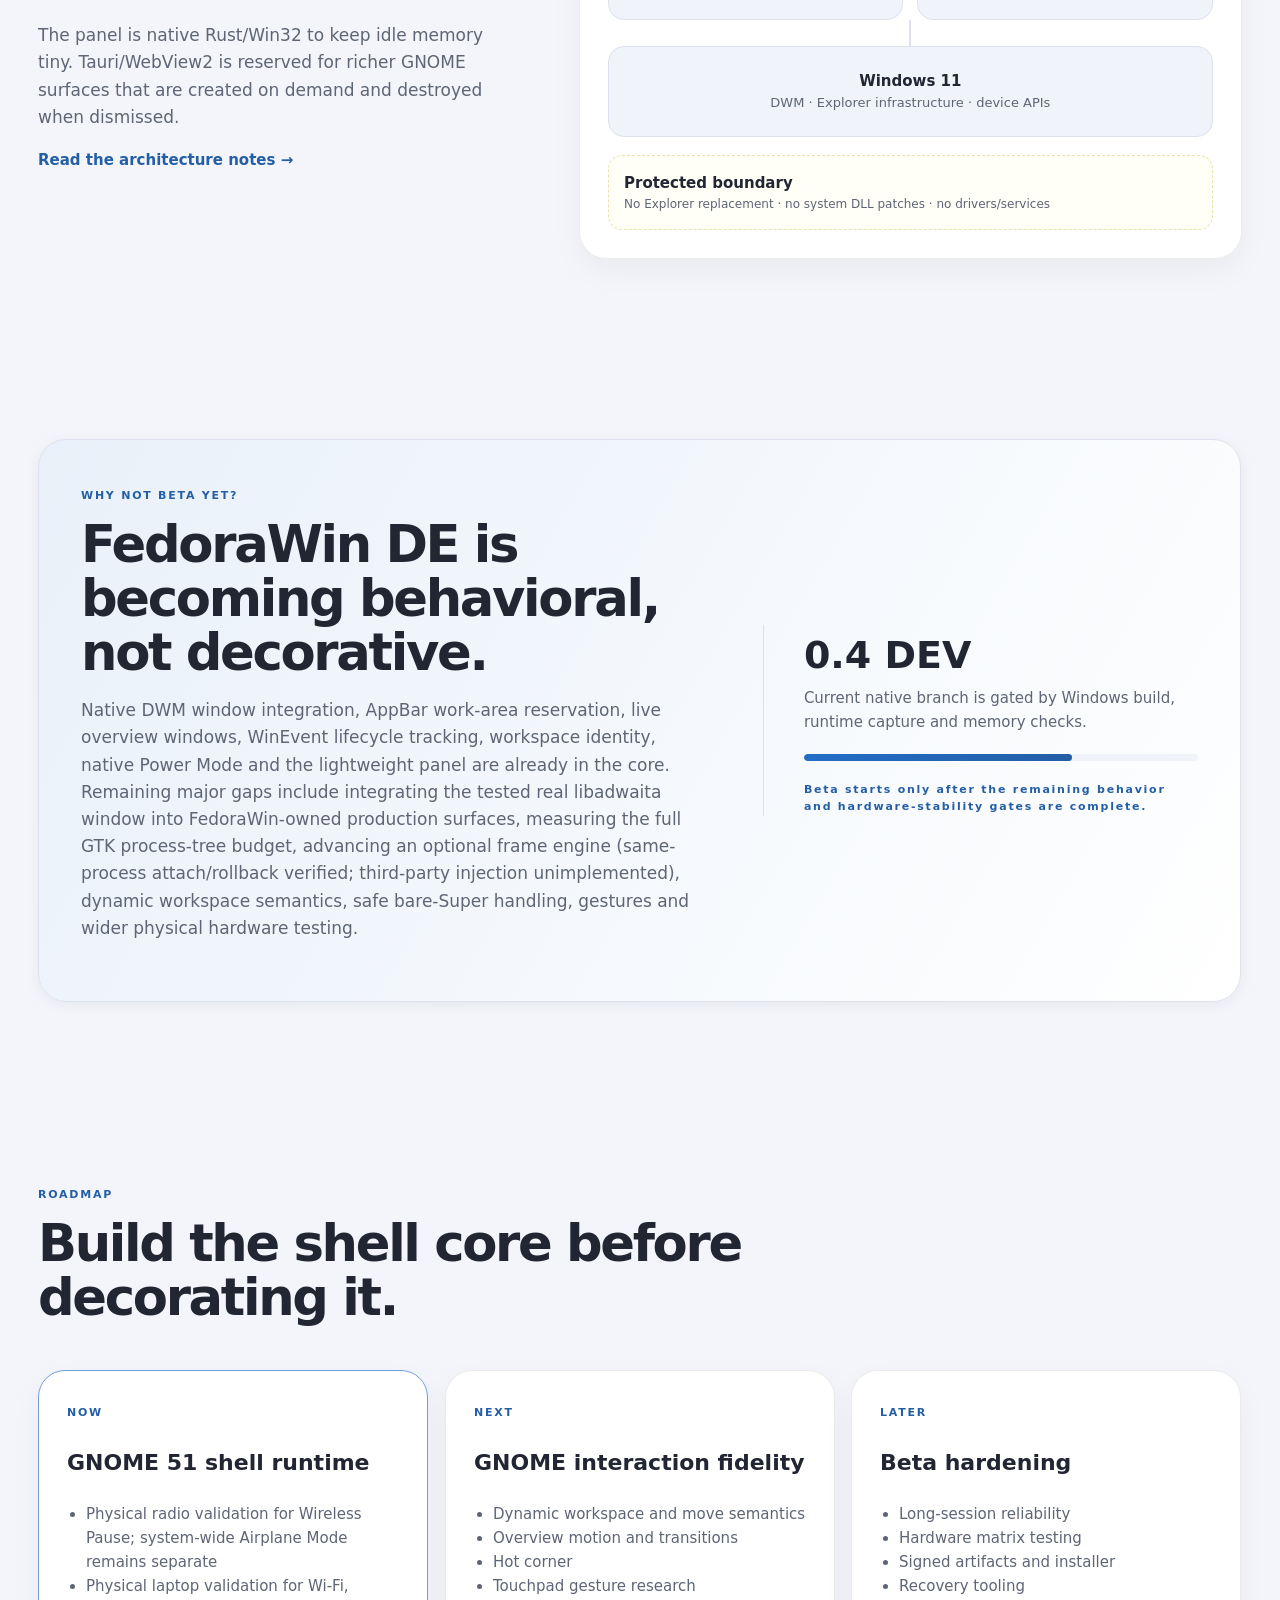
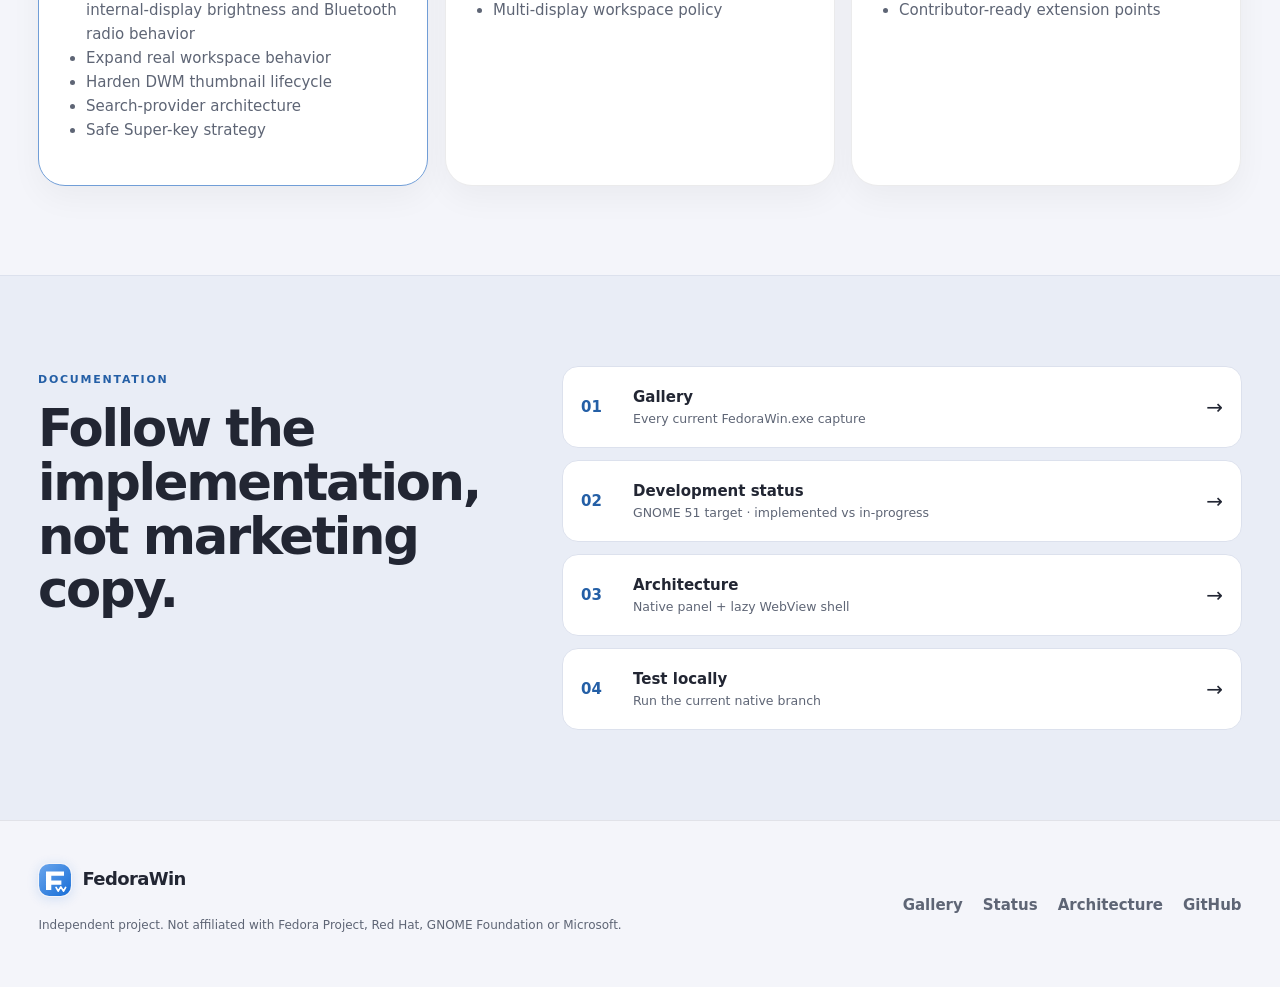
==== commit 867f2e06: "feat(site): spotlight verified dark/light native Adwaita window frames" ====
--- a/docs/index.html
+++ b/docs/index.html
@@ -19,9 +19,9 @@
 <section class="hero" id="top"><div class="orb one"></div><div class="orb two"></div><div class="wrap hero-grid">
 <div class="hero-copy reveal"><div class="eyebrow"><i></i> 0.4.0-dev · GNOME 51 target · development preview</div><h1>GNOME 51 desktop.<br><span>Windows underneath.</span></h1>
 <p>FedoraWin DE implements the current GNOME desktop interaction model on Windows. FedoraWin Shell provides the panel, Activities, app grid, workspaces, calendar, Quick Settings and desktop presentation while Windows remains the underlying API and compositor platform. The always-on top panel is native Rust/Win32, richer shell surfaces load on demand, and real application windows keep Windows-owned caption buttons, Snap, resize and hit testing.</p>
-<div class="cta"><a class="btn primary" href="./gallery.html">Explore all screenshots</a><a class="btn ghost" href="./getting-started.html">Test on your PC</a></div>
+<div class="cta"><a class="btn primary" href="./gallery.html">Explore all screenshots</a><a class="btn ghost" href="#adwaita-frames">See native Adwaita frames</a><a class="btn ghost" href="./getting-started.html">Test on your PC</a></div>
 <div class="hero-actions"><button type="button" class="hero-actions__overview" id="heroActivities"><img src="./assets/fedorawin-logo.svg" alt="" width="23" height="23"> Open website Activities <span aria-hidden="true">↗</span></button><span class="hero-actions__hint">Explore the site like a GNOME overview</span></div>
-<div class="proof"><span>✓ Windows CI #799 passed</span><span>✓ 33 MB sampled runner idle</span><span>✓ Explorer stays alive</span></div></div>
+<div class="proof"><span>✓ Windows CI #812 passed</span><span>✓ 33 MB sampled runner idle</span><span>✓ Explorer stays alive</span></div></div>
 <div class="hero-shot reveal delay">
 <div class="desktop-demo" aria-label="FedoraWin executable screenshot showcase">
   <div class="desktop-demo__top"><span class="desktop-demo__identity"><span class="desktop-demo__led" aria-hidden="true"></span> Live build gallery</span><span>GNOME 51 target <span class="desktop-demo__separator" aria-hidden="true">·</span> Windows underneath</span></div>
@@ -42,15 +42,25 @@
 </div>
 </div></section>
 
-<section class="strip"><div class="wrap strip-grid"><div><b>Active native branch</b><span>dev/gnome-native-20260914 · Windows CI #799 · October 21 real captures</span></div><div><b>Memory budget</b><span>33 MB sampled idle · 300 MB hard CI ceiling</span></div><div><b>Safety boundary</b><span>Explorer kept alive · Windows taskbar hidden only during FedoraWin DE · no service/driver/DLL patching</span></div></div></section>
+<section class="strip"><div class="wrap strip-grid"><div><b>Active native branch</b><span>dev/gnome-native-20260914 · Windows CI #812 · October 23 real captures</span></div><div><b>Memory budget</b><span>33 MB sampled idle · 300 MB hard CI ceiling</span></div><div><b>Safety boundary</b><span>Explorer kept alive · Windows taskbar hidden only during FedoraWin DE · no service/driver/DLL patching</span></div></div></section>
 
-<section class="release-evidence" aria-labelledby="release-evidence-title"><div class="wrap release-evidence__grid"><div><small>OCTOBER 21 · WINDOWS CI VERIFIED</small><h2 id="release-evidence-title">A desktop you can actually see evolve.</h2><p>The latest 15 captures come from <a href="https://github.com/Rayeen13/FedoraWin/commit/41802ffb1a3e33ac7b00cc2892f3760bf7bccf38"><code>41802ff</code></a>, verified in <a data-ci-run-link href="https://github.com/Rayeen13/FedoraWin/actions/runs/39543976926">Windows CI #799</a>. Authentic running software, not a conceptual mockup. FedoraWin is still pre-beta.</p></div><div class="release-evidence__facts"><a href="https://github.com/Rayeen13/FedoraWin/actions/runs/39543976926"><b>Windows CI passed ↗</b><span>Release build · runtime capture · recovery checks</span></a><a href="./status.html#memory"><b>33 MB sampled idle</b><span>Short runner test · 300 MB hard gate</span></a><a href="./status.html#latest"><b>Explorer stays intact</b><span>Original PID preserved after shutdown</span></a><a href="./gallery.html"><b>15 refreshed runtime captures ↗</b><span>October 21 · actual Windows executable</span></a></div></div></section>
+<section class="section adwaita-frames" id="adwaita-frames" aria-labelledby="adwaita-frames-title"><div class="wrap">
+  <div class="heading split reveal"><div><small>REAL GTK4 / LIBADWAITA · WINDOWS PROOF</small><h2 id="adwaita-frames-title">Real Adwaita window frames, not a Fluent UI mockup.</h2></div><p>These are <strong>genuine AdwHeaderBar windows</strong> created by FedoraWin-owned GTK4/libadwaita code on Windows. Click either verified screenshot to inspect its original pixels. The 15 FedoraWin.exe shell images are a separate runtime evidence set.</p></div>
+  <div class="adwaita-frames__grid">
+    <button type="button" class="adwaita-frames__shot reveal" data-image="./assets/adwaita/adwaita-dark.png" data-caption="Real native GTK4/libadwaita window · Dark · original Windows-runner capture"><img src="./assets/adwaita/adwaita-dark.png" alt="Real dark GTK4/libadwaita window with the GNOME-style native headerbar on Windows" loading="lazy"><span><b>Adwaita · Dark</b><small>Actual GTK-owned Win32 HWND · AdwHeaderBar</small></span></button>
+    <button type="button" class="adwaita-frames__shot reveal" data-image="./assets/adwaita/adwaita-light.png" data-caption="Real native GTK4/libadwaita window · Light · original Windows-runner capture"><img src="./assets/adwaita/adwaita-light.png" alt="Real light GTK4/libadwaita window with the GNOME-style native headerbar on Windows" loading="lazy"><span><b>Adwaita · Light</b><small>Actual GTK-owned Win32 HWND · AdwHeaderBar</small></span></button>
+  </div>
+  <div class="adwaita-frames__note reveal"><div><b>What is native today</b><p>FedoraWin-owned Preferences has an AdwApplicationWindow, AdwToolbarView and AdwHeaderBar, and its portable GTK runtime passed a fresh Windows runner. The images above show the separately verified baseline GTK frame proof, not a screenshot of the production shell or the Preferences candidate.</p></div><div><b>What remains Windows-owned</b><p>Third-party application titlebars still use their original Windows caption controls, hit testing and Snap. FedoraWin's reversible DWM color/corner treatment is <em>not</em> libadwaita. System-wide replacement of Fluent/Windows frames is not implemented or claimed.</p></div></div>
+  <p class="adwaita-frames__sources"><a href="https://github.com/Rayeen13/FedoraWin/actions/runs/35572296452">Original GTK capture provenance ↗</a><a href="https://github.com/Rayeen13/FedoraWin/actions/runs/39912006392">October 23 native Adwaita CI ↗</a><a href="./gallery.html#real-adwaita">See full Adwaita evidence ↗</a></p>
+</div></section>
+
+<section class="release-evidence" aria-labelledby="release-evidence-title"><div class="wrap release-evidence__grid"><div><small>OCTOBER 23 · WINDOWS CI VERIFIED</small><h2 id="release-evidence-title">A desktop you can actually see evolve.</h2><p>The latest 15 captures come from <a href="https://github.com/Rayeen13/FedoraWin/commit/cf2cc9d474d40c6d5633a1e97c452129b51e8dbd"><code>cf2cc9d</code></a>, verified in <a data-ci-run-link href="https://github.com/Rayeen13/FedoraWin/actions/runs/39912002148">Windows CI #811</a>. The post-merge <a href="https://github.com/Rayeen13/FedoraWin/actions/runs/39912006409">Windows CI #812</a>, <a href="https://github.com/Rayeen13/FedoraWin/actions/runs/39912006392">native Adwaita proof</a> and <a href="https://github.com/Rayeen13/FedoraWin/actions/runs/39912006376">frame proof</a> also passed. Authentic running software, not a conceptual mockup. FedoraWin is still pre-beta.</p></div><div class="release-evidence__facts"><a href="https://github.com/Rayeen13/FedoraWin/actions/runs/39912006409"><b>Windows CI passed ↗</b><span>Release build · runtime capture · recovery checks</span></a><a href="./status.html#memory"><b>33 MB sampled idle</b><span>Short runner test · 300 MB hard gate</span></a><a href="./status.html#latest"><b>Explorer stays intact</b><span>Original PID preserved after shutdown</span></a><a href="./gallery.html"><b>15 refreshed runtime captures ↗</b><span>October 23 · actual Windows executable</span></a></div></div></section>
 
 <section class="section" id="features"><div class="wrap"><div class="heading reveal"><small>CURRENT 0.4.0-DEV · GNOME 51</small><h2>What is actually working now.</h2><p>The site tracks the current native development branch and keeps implemented behavior separate from planned shell work.</p></div>
 <div class="cards">
 <article class="card reveal"><div class="glyph">◉</div><h3>Live Activities overview</h3><p>Activities tracks real Windows lifecycle events and renders live application content through DWM thumbnails. Window activation and close actions operate on the real HWNDs, and the overview no longer exposes a persistent loading placeholder.</p><label>Native-backed · evolving</label></article>
 <article class="card reveal"><div class="glyph">▰</div><h3>Native GNOME panel</h3><p>The always-resident top panel is a lightweight Rust/Win32 surface. Activities, clock and system areas remain GNOME interaction entry points while rich surfaces stay lazy.</p><label>33 MB sampled idle</label></article>
-<article class="card reveal"><div class="glyph">◫</div><h3>Real libadwaita on Win32</h3><p>A separate FedoraWin-owned GTK4/libadwaita executable now compiles and runs on Windows with actual AdwApplicationWindow, AdwToolbarView and AdwHeaderBar widgets. Dark and light HWND captures passed Windows CI. It is still an isolated proof, not the production shell or a global theme for Windows applications.</p><label>Native Adwaita proof · CI verified</label><p><a class="text-link" href="https://github.com/Rayeen13/FedoraWin/actions/runs/35572296452/artifacts/10626646196">Inspect real dark/light captures →</a></p></article>
+<article class="card reveal"><div class="glyph">◫</div><h3>Real libadwaita on Win32</h3><p>A separate FedoraWin-owned GTK4/libadwaita executable now compiles and runs on Windows with actual AdwApplicationWindow, AdwToolbarView and AdwHeaderBar widgets. Dark and light HWND captures passed Windows CI. It is still an isolated proof, not the production shell or a global theme for Windows applications.</p><label>Native Adwaita proof · CI verified</label><p><a class="text-link" href="#adwaita-frames">See the real Adwaita window frames below →</a></p></article>
 <article class="card reveal"><div class="glyph">↔</div><h3>Real workspace navigation</h3><p>FedoraWin reads Windows virtual-desktop IDs and Activities previous/next controls switch the actual Windows desktop. FedoraWin-initiated moves remain journaled for undo.</p><label>Native-backed · expanding</label></article>
 <article class="card reveal"><div class="glyph">▦</div><h3>GNOME 51 app grid</h3><p>The 24-app page uses a GNOME-like 6×4 layout with roomier app tiles, dash proportions, page indicators, keyboard focus treatment and reduced-motion support.</p><label>Guarded by CI</label></article>
 <article class="card reveal"><div class="glyph">⌁</div><h3>Quick Settings + control flyouts</h3><p>Appearance, Wi-Fi, master volume, battery, screenshot, Power Mode, internal-display brightness and Bluetooth now have native-backed paths. Wi-Fi reports the real radio state, current SSID and adapter in a GNOME-style detail flyout; Power Mode, Wi-Fi and Bluetooth share one reusable GNOME control-flyout manager, while brightness reads and writes the laptop panel through the Windows monitor WMI provider. Wireless Pause now coordinates supported Wi-Fi and Bluetooth radios, confirms each result and restores their previous states during the same session. Windows system-wide Airplane Mode remains outside its scope.</p><label class="amber">Native-backed · expanding</label></article>
--- a/docs/styles.css
+++ b/docs/styles.css
@@ -632,3 +632,31 @@
   .desktop-demo__tab,.card,.hero-dock a{transition:none}
   .desktop-demo .hero-dock a:hover{transform:none}
 }
+
+
+/* Provenance-first gallery callout: evidence, not a release banner. */
+.latest-capture-note{
+  display:flex;align-items:center;justify-content:space-between;gap:18px;
+  padding:20px 23px;margin:16px 0 26px;
+  border:1px solid color-mix(in srgb,var(--blue) 32%,var(--line));
+  border-radius:22px;
+  background:linear-gradient(115deg,color-mix(in srgb,var(--blue) 12%,var(--card)),var(--card));
+}
+.latest-capture-note>div{display:flex;align-items:flex-start;gap:14px}
+.latest-capture-note__mark{
+  display:grid;place-items:center;flex:none;width:32px;height:32px;border-radius:50%;
+  background:color-mix(in srgb,var(--blue) 20%,var(--card));
+  color:var(--blue2);font-size:18px;font-weight:800
+}
+.latest-capture-note strong{display:block;font-size:15px;line-height:1.5}
+.latest-capture-note p{margin:5px 0 0;font-size:12px;color:var(--muted);line-height:1.7;max-width:720px}
+.latest-capture-note a{
+  flex:none;display:inline-flex;align-items:center;justify-content:center;
+  padding:11px 15px;border-radius:12px;background:var(--blue);
+  color:white;font-weight:800;font-size:12px
+}
+.latest-capture-note a:hover{filter:brightness(1.1)}
+@media(max-width:700px){
+  .latest-capture-note{align-items:stretch;flex-direction:column;padding:17px}
+  .latest-capture-note a{align-self:flex-start}
+}
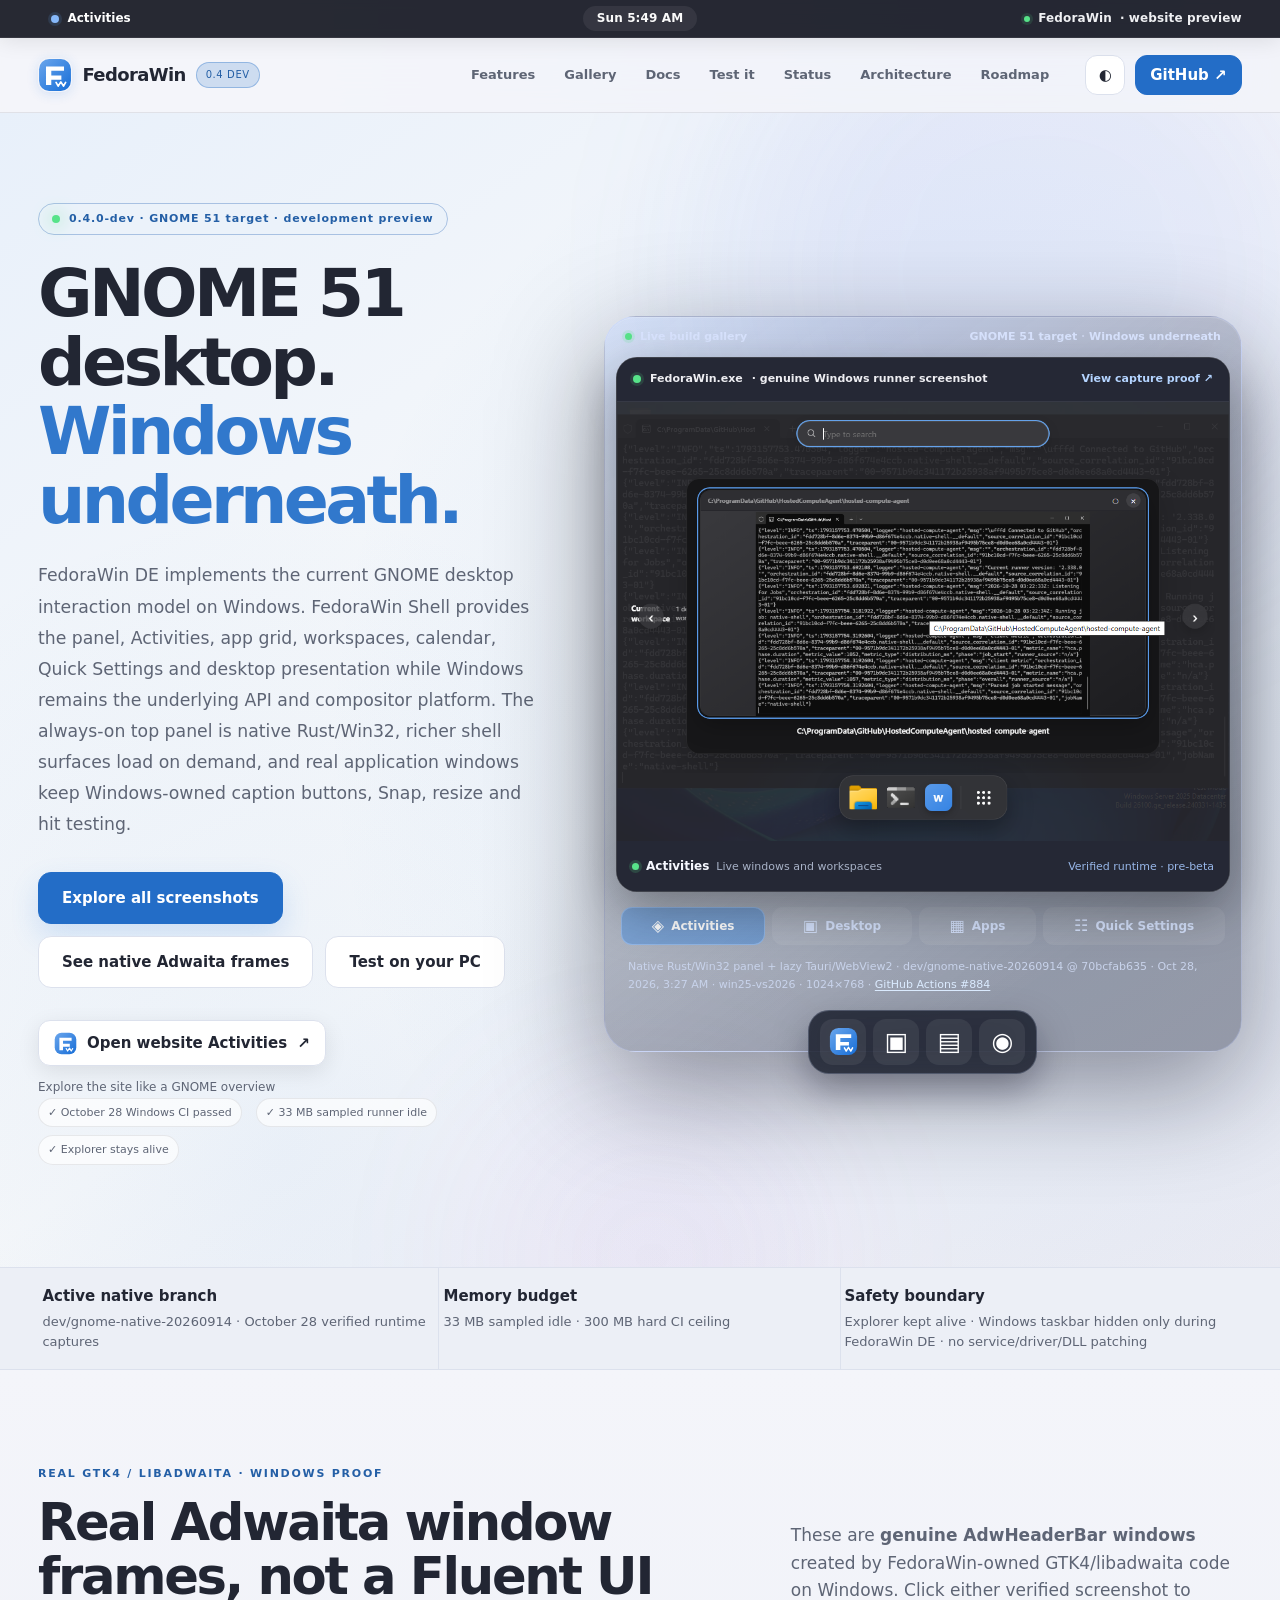
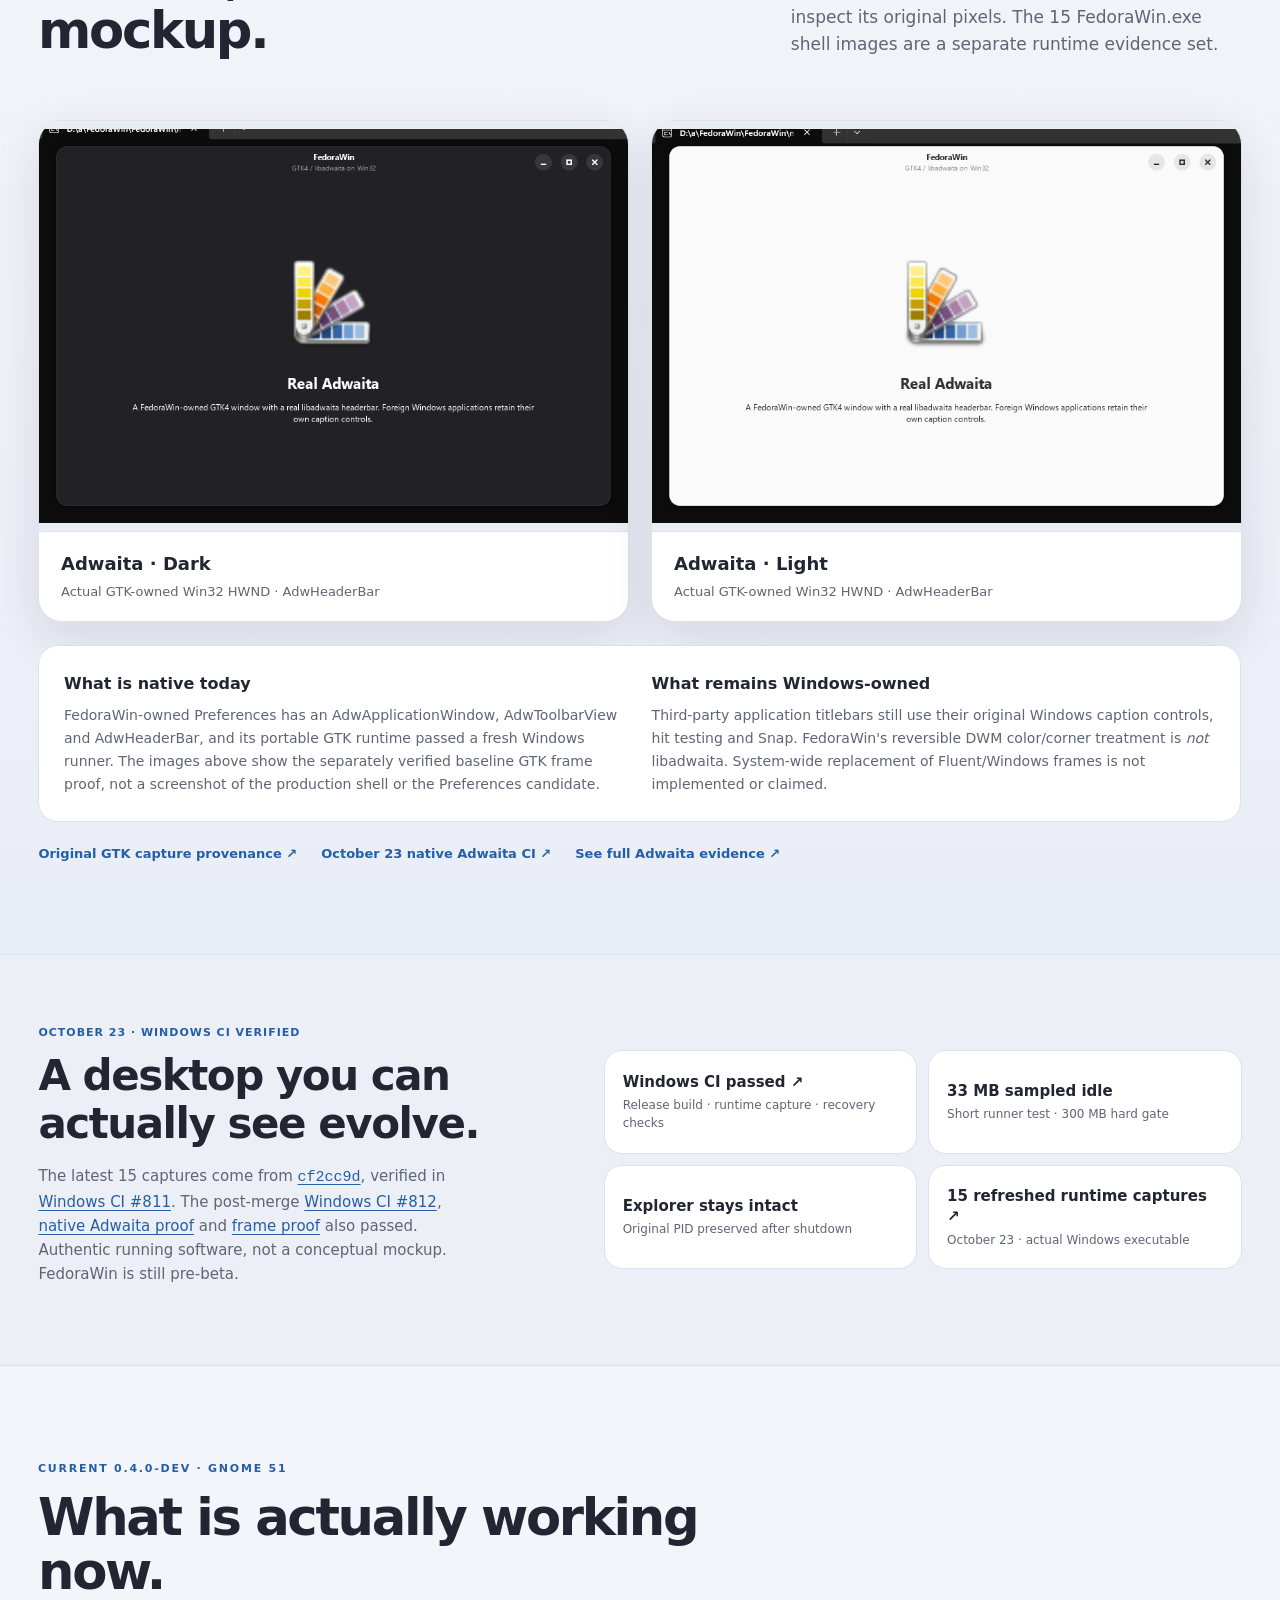
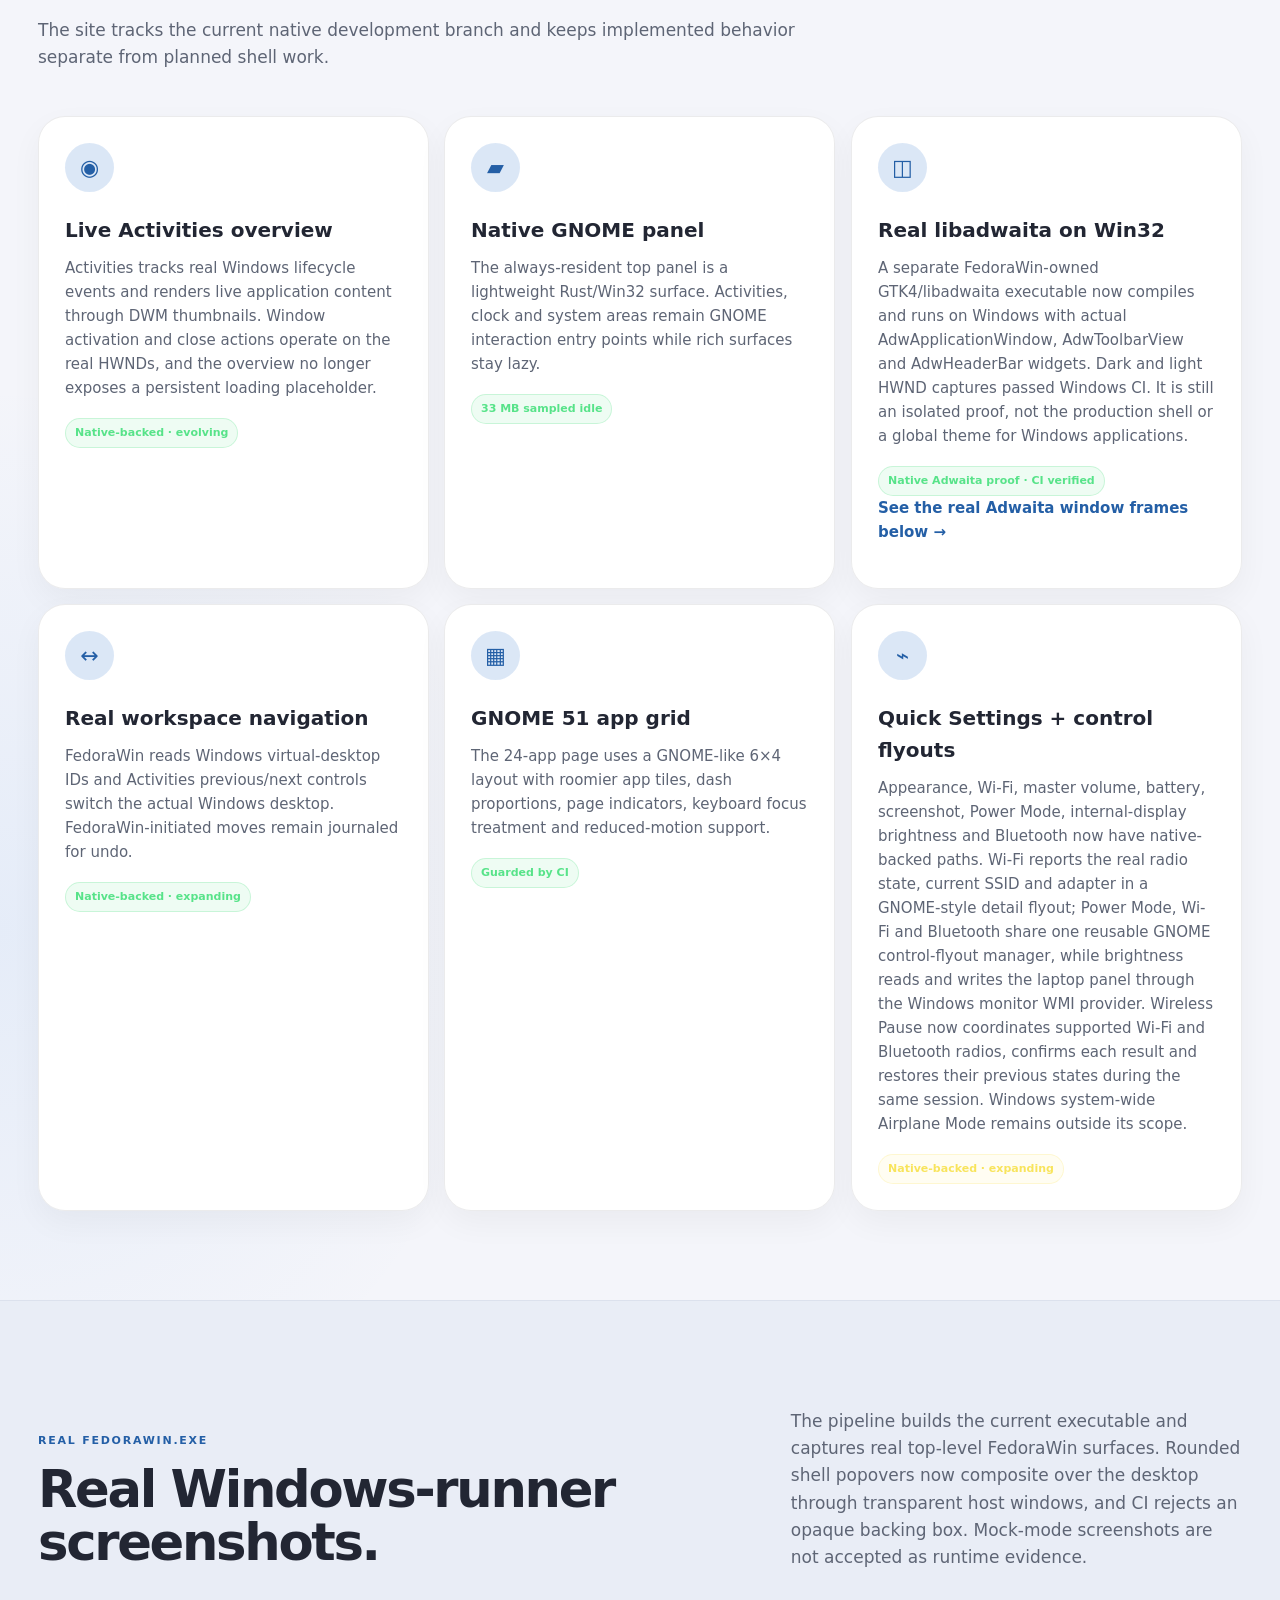
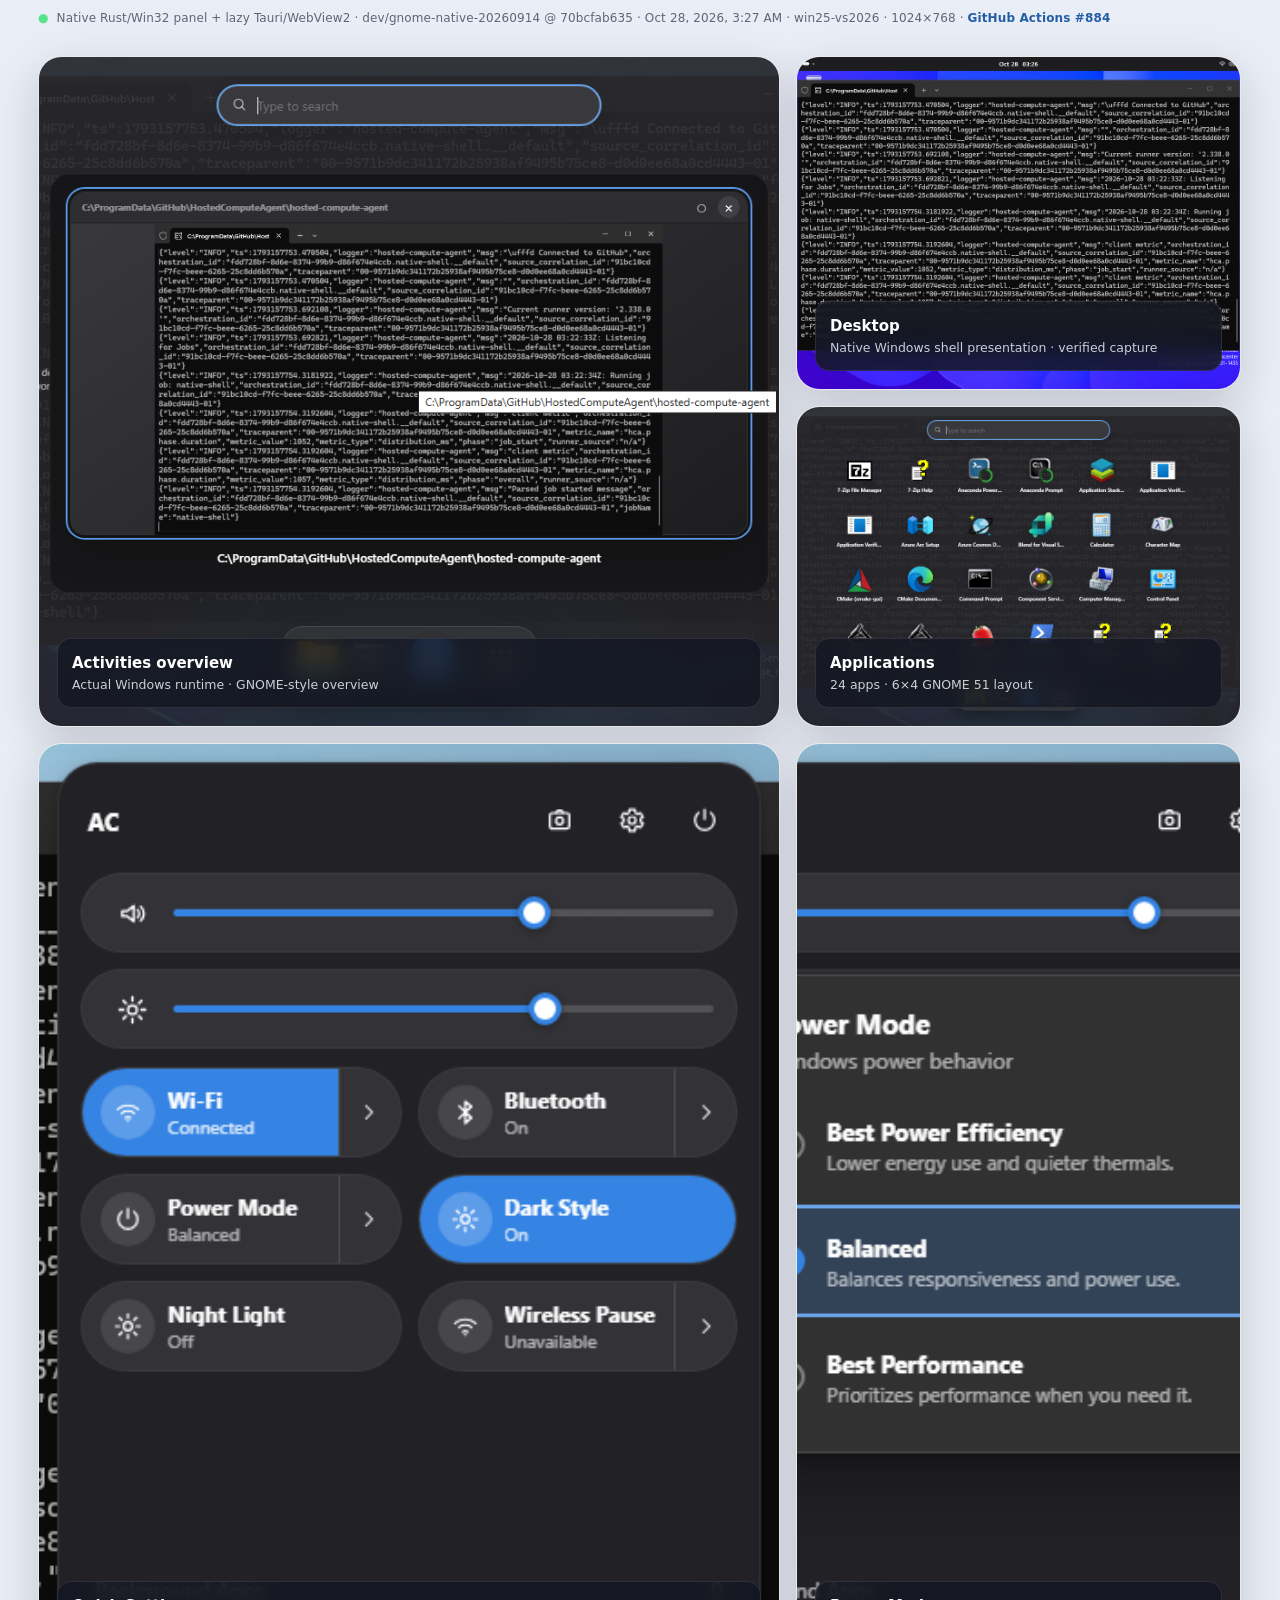
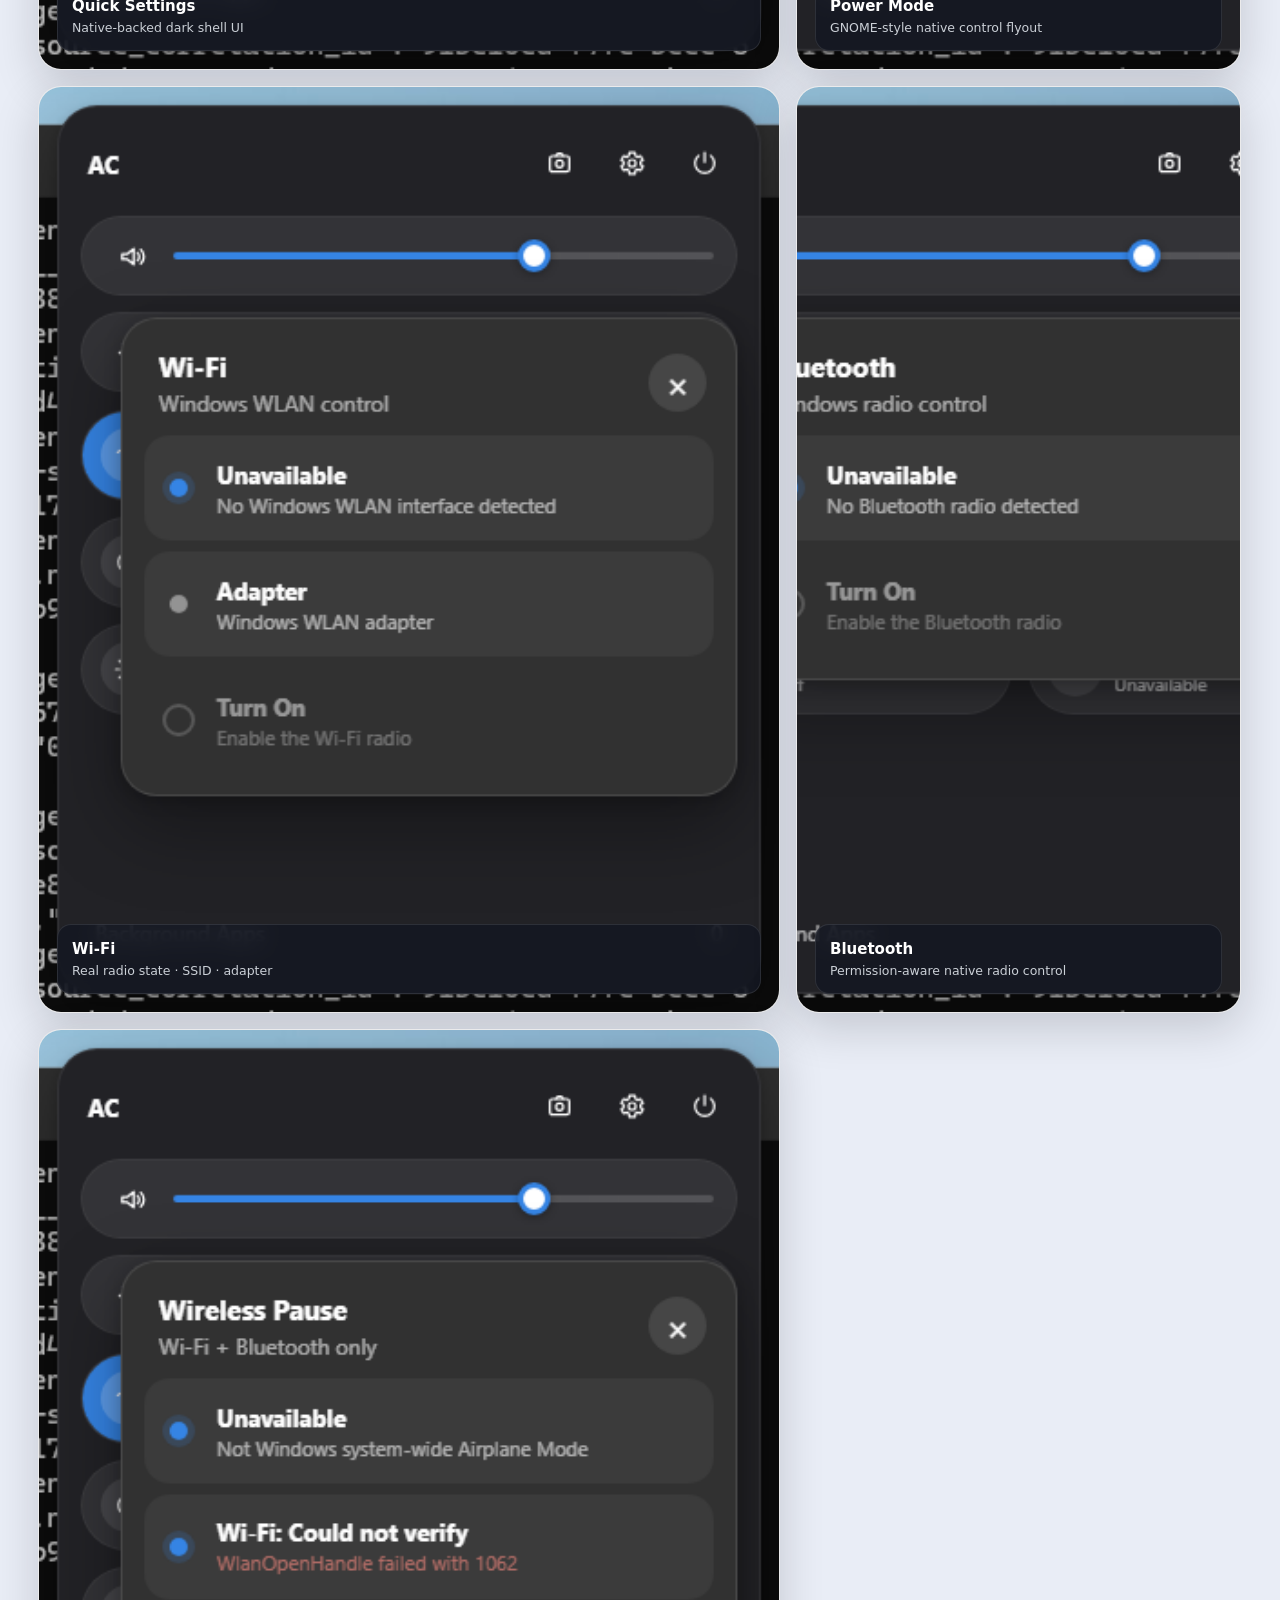
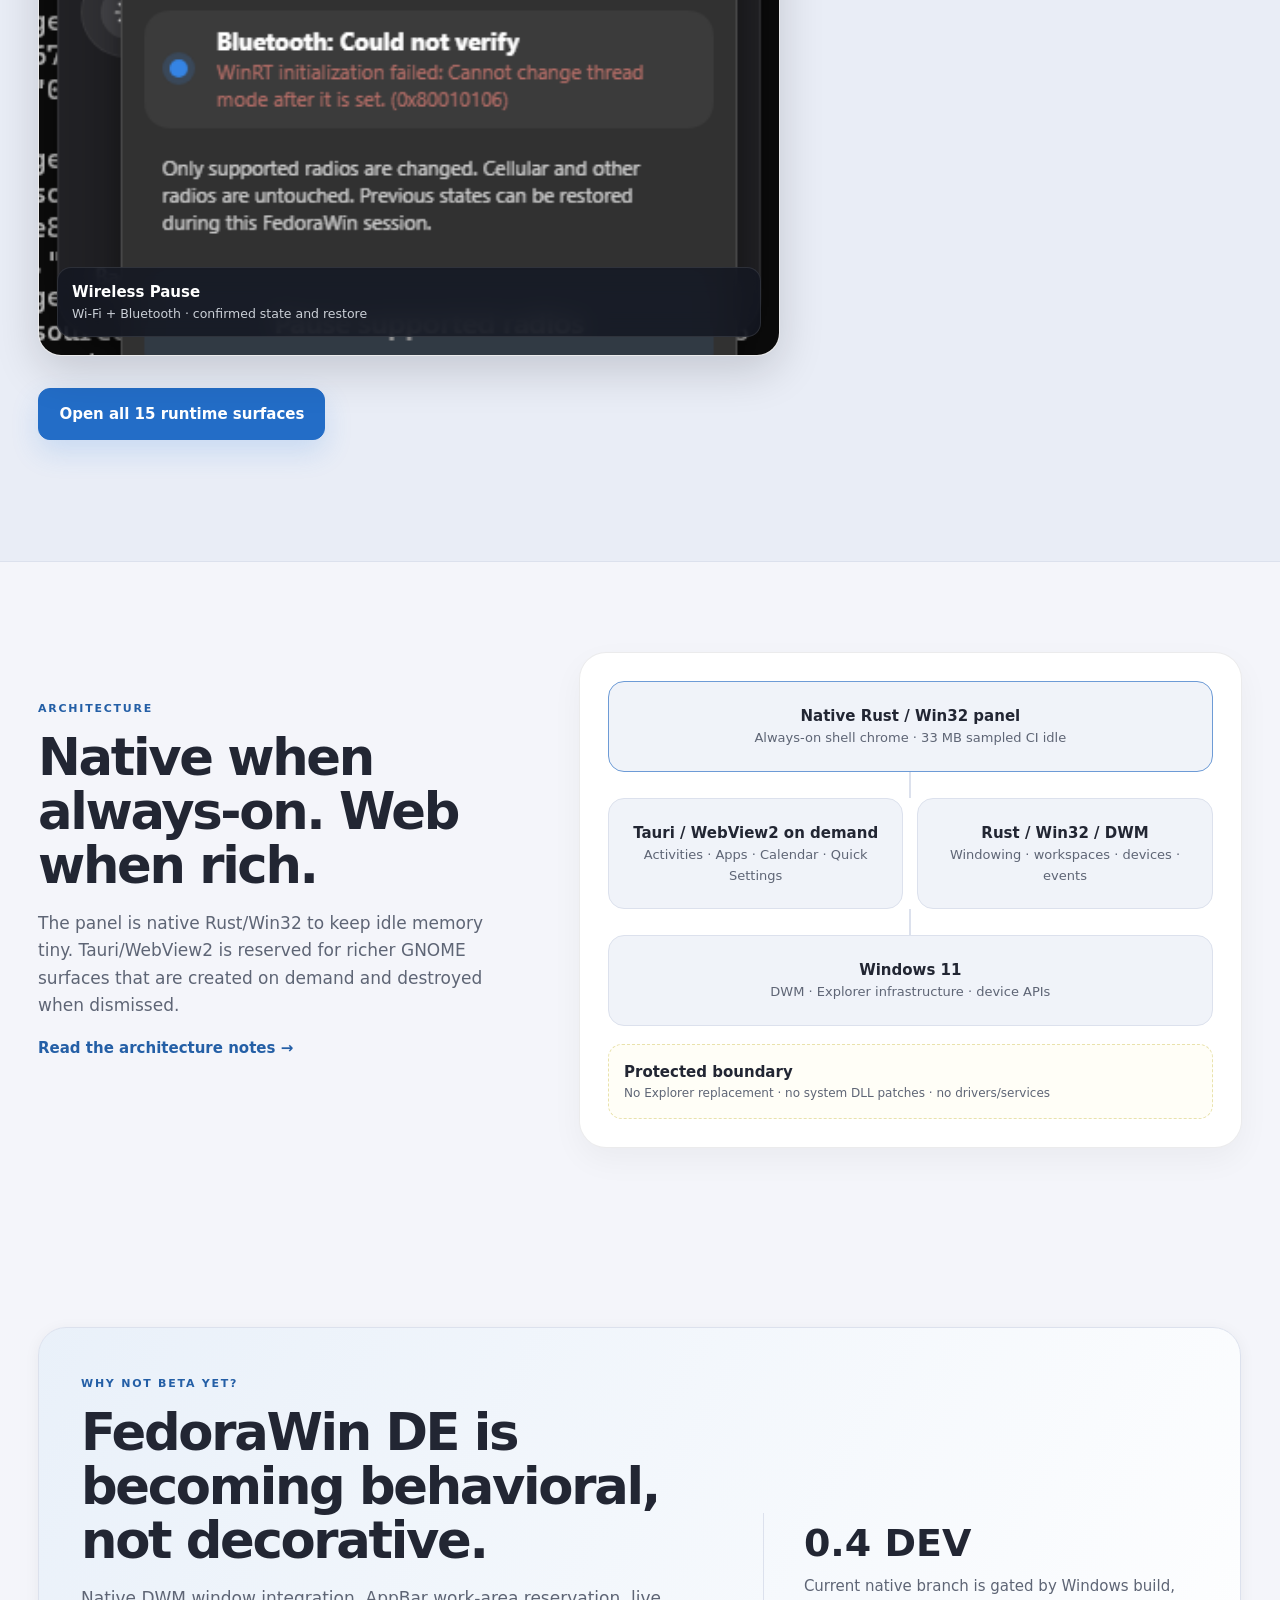
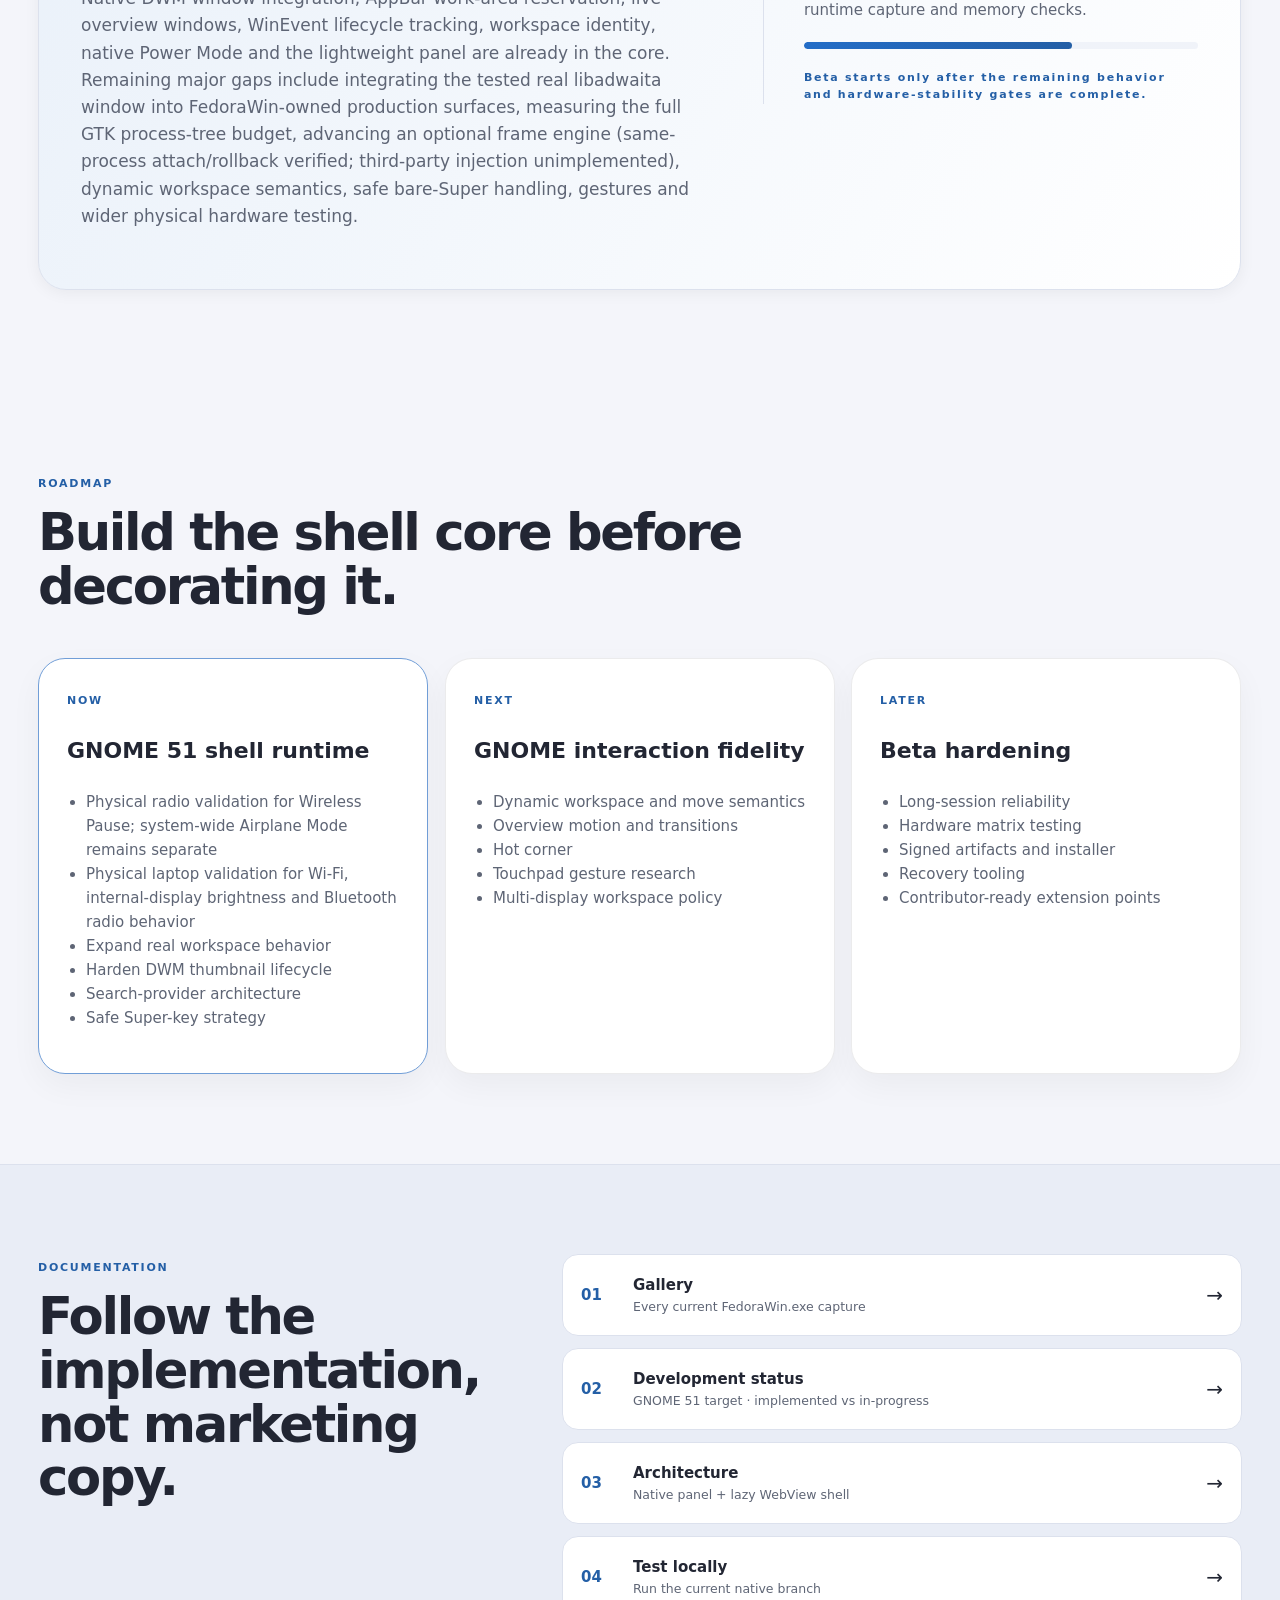
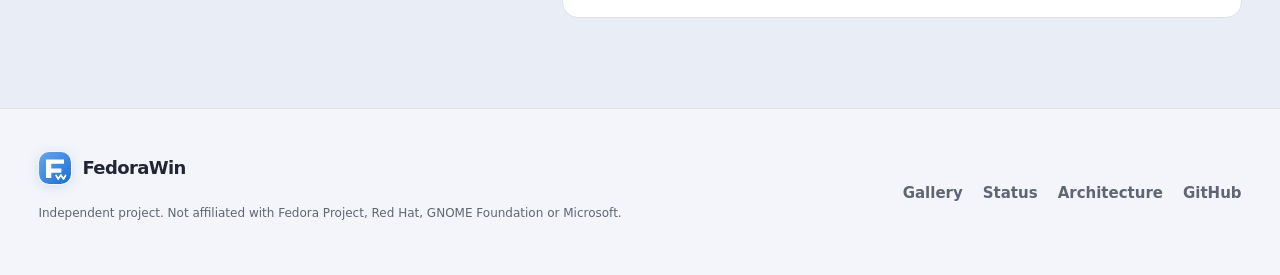
==== commit 5f5fb652: "docs(site): publish verified October 28 native evidence and pre-beta limits" ====
--- a/docs/index.html
+++ b/docs/index.html
@@ -21,7 +21,7 @@
 <p>FedoraWin DE implements the current GNOME desktop interaction model on Windows. FedoraWin Shell provides the panel, Activities, app grid, workspaces, calendar, Quick Settings and desktop presentation while Windows remains the underlying API and compositor platform. The always-on top panel is native Rust/Win32, richer shell surfaces load on demand, and real application windows keep Windows-owned caption buttons, Snap, resize and hit testing.</p>
 <div class="cta"><a class="btn primary" href="./gallery.html">Explore all screenshots</a><a class="btn ghost" href="#adwaita-frames">See native Adwaita frames</a><a class="btn ghost" href="./getting-started.html">Test on your PC</a></div>
 <div class="hero-actions"><button type="button" class="hero-actions__overview" id="heroActivities"><img src="./assets/fedorawin-logo.svg" alt="" width="23" height="23"> Open website Activities <span aria-hidden="true">↗</span></button><span class="hero-actions__hint">Explore the site like a GNOME overview</span></div>
-<div class="proof"><span>✓ Windows CI #812 passed</span><span>✓ 33 MB sampled runner idle</span><span>✓ Explorer stays alive</span></div></div>
+<div class="proof"><span>✓ October 28 Windows CI passed</span><span>✓ 33 MB sampled runner idle</span><span>✓ Explorer stays alive</span></div></div>
 <div class="hero-shot reveal delay">
 <div class="desktop-demo" aria-label="FedoraWin executable screenshot showcase">
   <div class="desktop-demo__top"><span class="desktop-demo__identity"><span class="desktop-demo__led" aria-hidden="true"></span> Live build gallery</span><span>GNOME 51 target <span class="desktop-demo__separator" aria-hidden="true">·</span> Windows underneath</span></div>
@@ -42,7 +42,7 @@
 </div>
 </div></section>
 
-<section class="strip"><div class="wrap strip-grid"><div><b>Active native branch</b><span>dev/gnome-native-20260914 · Windows CI #812 · October 23 real captures</span></div><div><b>Memory budget</b><span>33 MB sampled idle · 300 MB hard CI ceiling</span></div><div><b>Safety boundary</b><span>Explorer kept alive · Windows taskbar hidden only during FedoraWin DE · no service/driver/DLL patching</span></div></div></section>
+<section class="strip"><div class="wrap strip-grid"><div><b>Active native branch</b><span>dev/gnome-native-20260914 · October 28 verified runtime captures</span></div><div><b>Memory budget</b><span>33 MB sampled idle · 300 MB hard CI ceiling</span></div><div><b>Safety boundary</b><span>Explorer kept alive · Windows taskbar hidden only during FedoraWin DE · no service/driver/DLL patching</span></div></div></section>
 
 <section class="section adwaita-frames" id="adwaita-frames" aria-labelledby="adwaita-frames-title"><div class="wrap">
   <div class="heading split reveal"><div><small>REAL GTK4 / LIBADWAITA · WINDOWS PROOF</small><h2 id="adwaita-frames-title">Real Adwaita window frames, not a Fluent UI mockup.</h2></div><p>These are <strong>genuine AdwHeaderBar windows</strong> created by FedoraWin-owned GTK4/libadwaita code on Windows. Click either verified screenshot to inspect its original pixels. The 15 FedoraWin.exe shell images are a separate runtime evidence set.</p></div>
--- a/docs/styles.css
+++ b/docs/styles.css
@@ -660,3 +660,24 @@
   .latest-capture-note{align-items:stretch;flex-direction:column;padding:17px}
   .latest-capture-note a{align-self:flex-start}
 }
+
+
+/* Genuine GTK4/libadwaita window proof, deliberately separate from FedoraWin.exe
+   runtime screenshots. Never synthesize or CSS-paint replacement caption bars. */
+.adwaita-frames{background:linear-gradient(180deg,var(--bg),var(--bg2));border-bottom:1px solid var(--line)}
+.adwaita-frames__grid{display:grid;grid-template-columns:repeat(2,minmax(0,1fr));gap:22px}
+.adwaita-frames__shot{appearance:none;display:flex;flex-direction:column;align-items:stretch;min-width:0;padding:0;overflow:hidden;cursor:zoom-in;text-align:left;color:var(--text);background:var(--card);border:1px solid var(--line);border-radius:24px;box-shadow:var(--shadow);transition:transform .2s,border-color .2s}
+.adwaita-frames__shot:hover{transform:translateY(-3px);border-color:var(--blue2)}
+.adwaita-frames__shot:focus-visible{outline:3px solid var(--blue2);outline-offset:4px}
+.adwaita-frames__shot img{display:block;width:100%;height:clamp(220px,34vw,410px);object-fit:contain;background:var(--bg2)}
+.adwaita-frames__shot span{display:grid;gap:3px;padding:18px 22px;border-top:1px solid var(--line)}
+.adwaita-frames__shot span b{font-size:18px}
+.adwaita-frames__shot span small{font-size:13px;color:var(--muted)}
+.adwaita-frames__note{display:grid;grid-template-columns:repeat(2,minmax(0,1fr));gap:24px;margin-top:23px;padding:25px;border:1px solid var(--line);border-radius:20px;background:var(--card)}
+.adwaita-frames__note b{font-size:16px}
+.adwaita-frames__note p{color:var(--muted);font-size:14px;line-height:1.65;margin:7px 0 0}
+.adwaita-frames__sources{display:flex;flex-wrap:wrap;gap:12px 24px;margin:22px 0 0;font-size:13px;font-weight:800}
+.adwaita-frames__sources a{color:var(--blue2)}
+.adwaita-frames__sources a:hover{text-decoration:underline}
+@media(max-width:760px){.adwaita-frames__grid,.adwaita-frames__note{grid-template-columns:1fr}.adwaita-frames__shot img{height:clamp(210px,58vw,390px)}}
+@media(prefers-reduced-motion:reduce){.adwaita-frames__shot{transition:none}.adwaita-frames__shot:hover{transform:none}}
